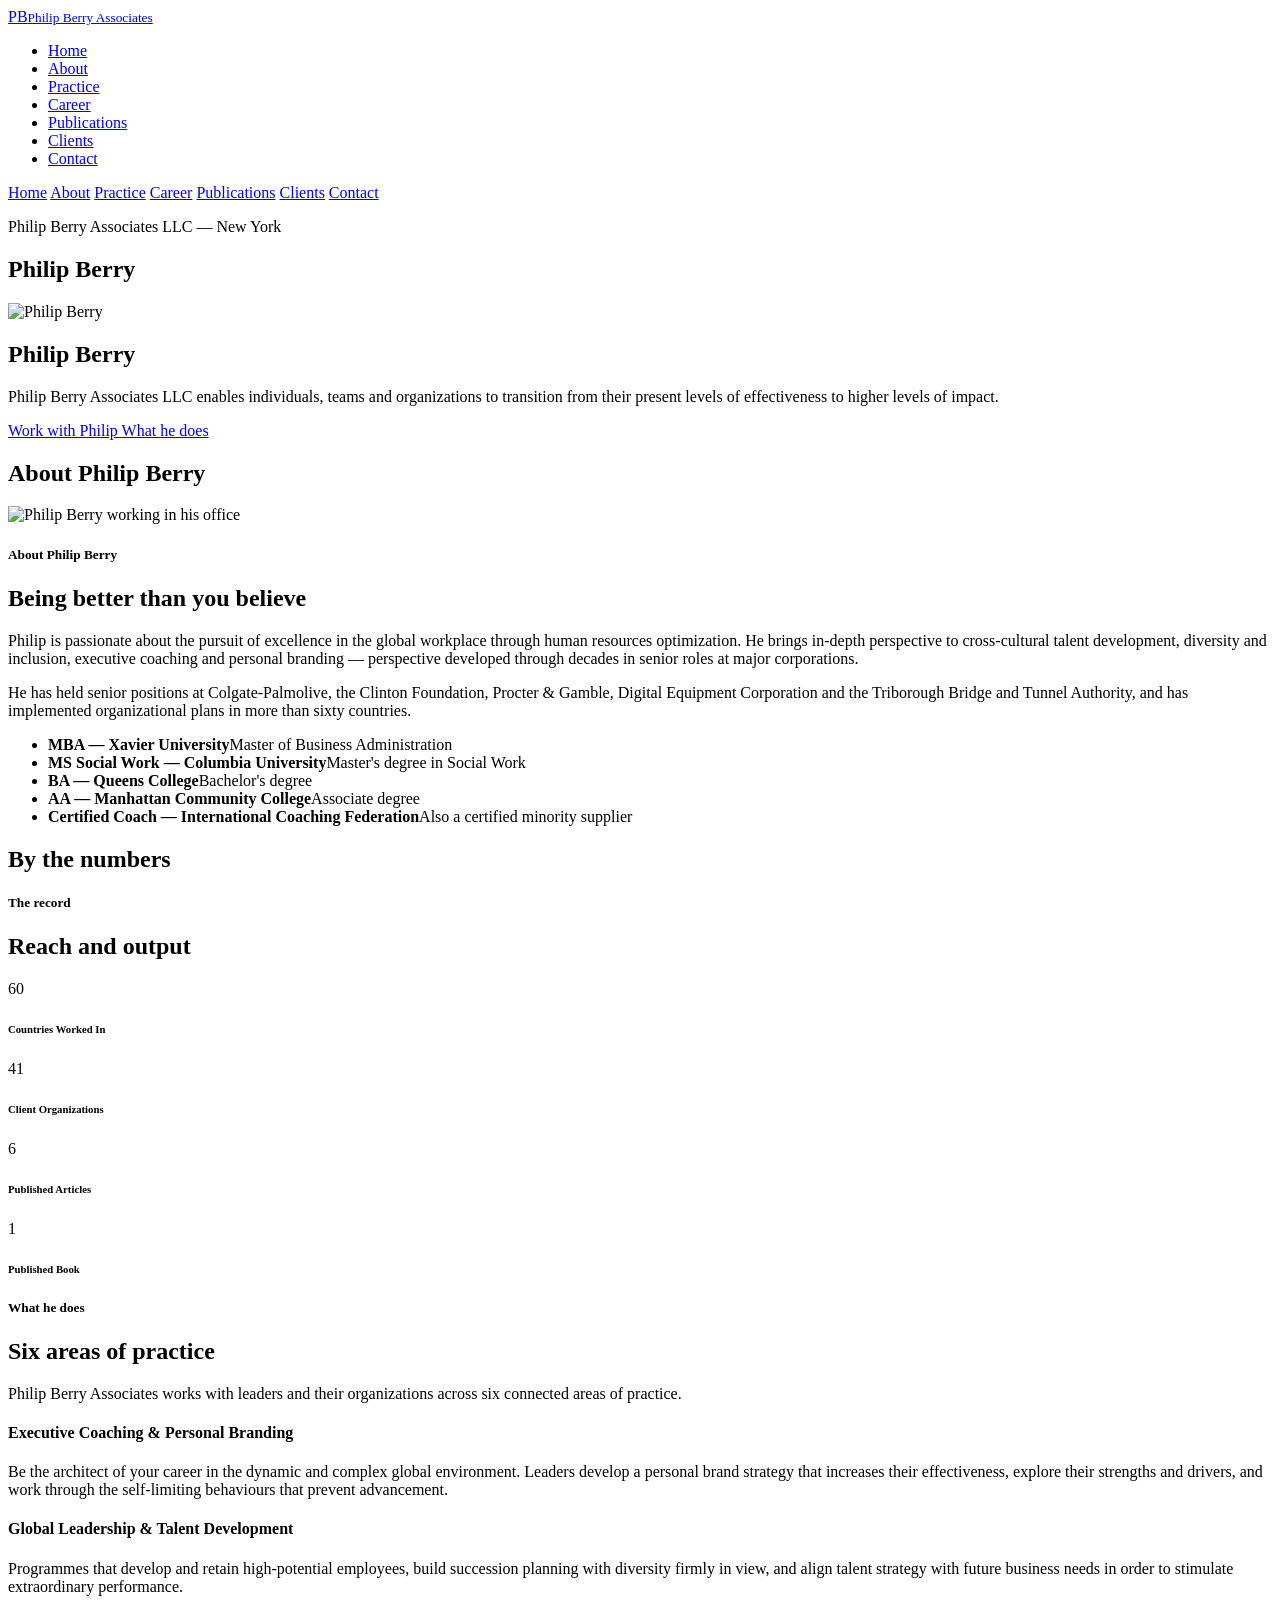
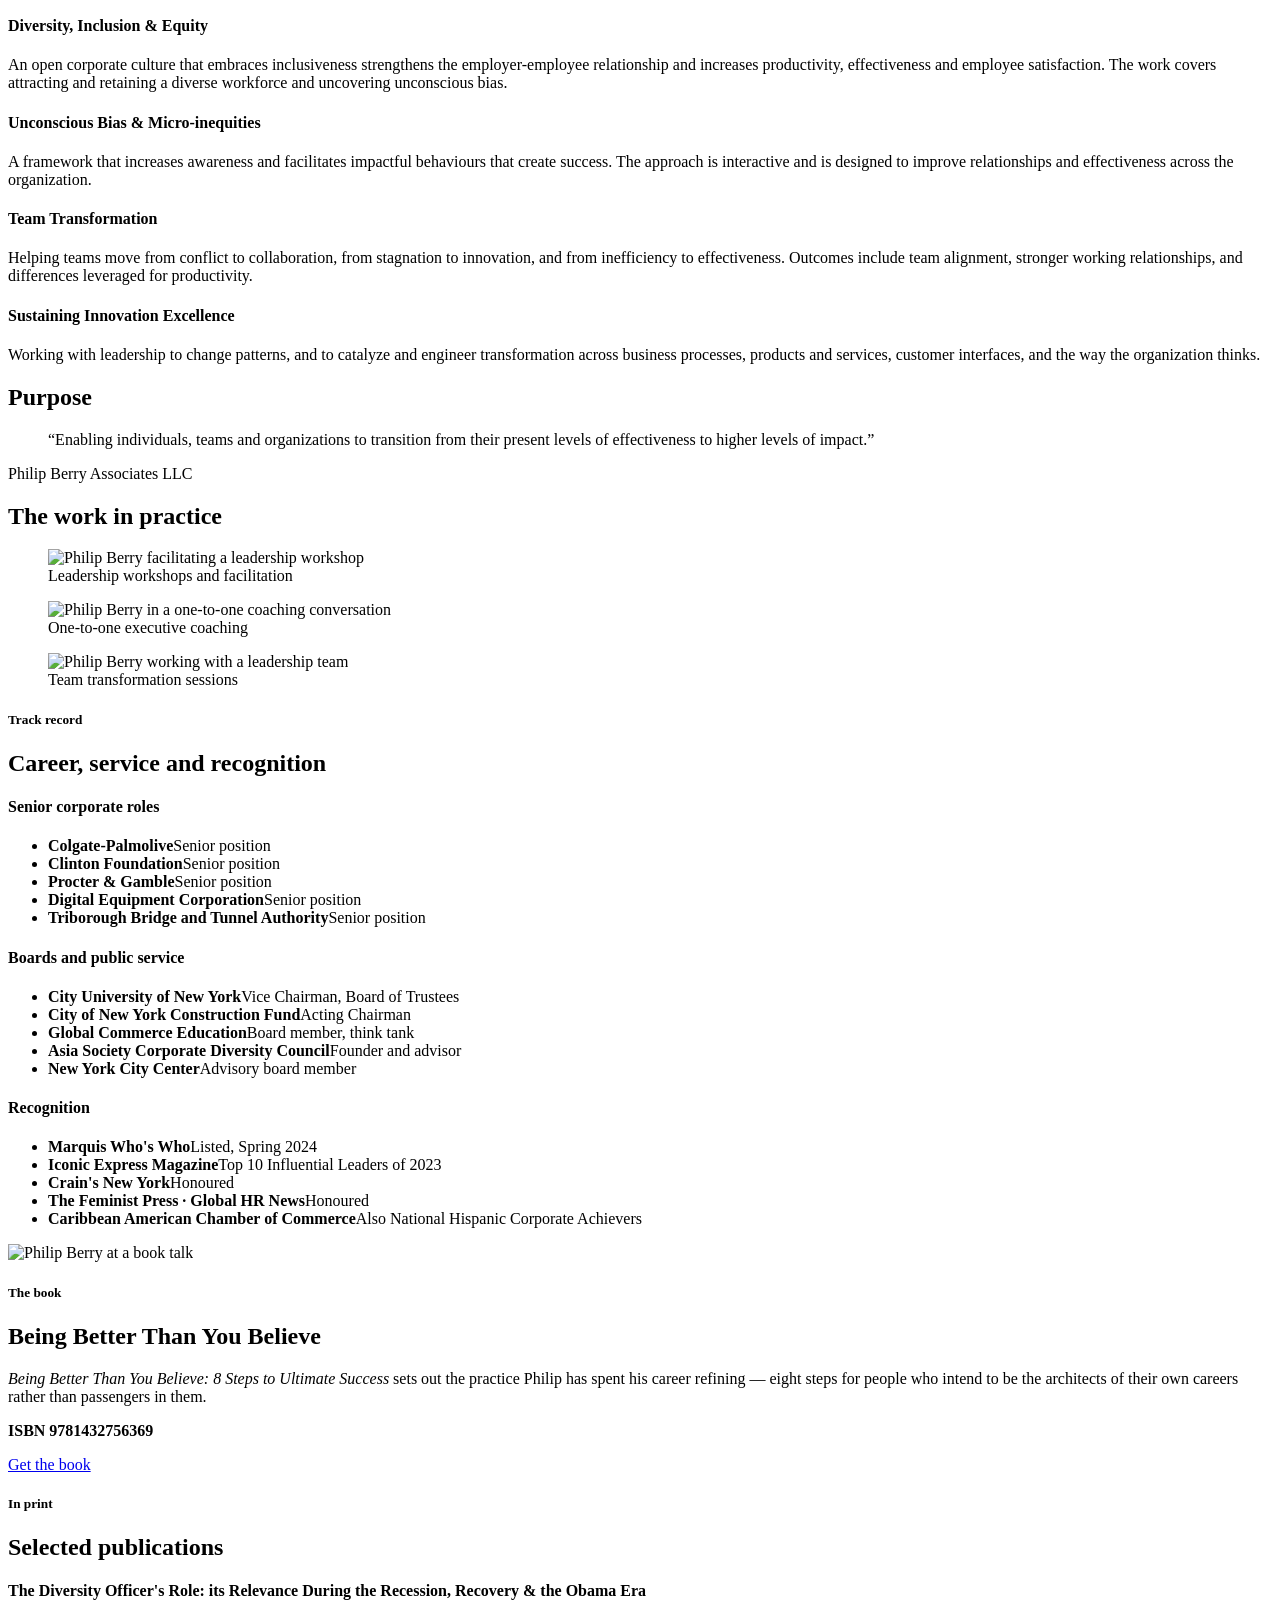
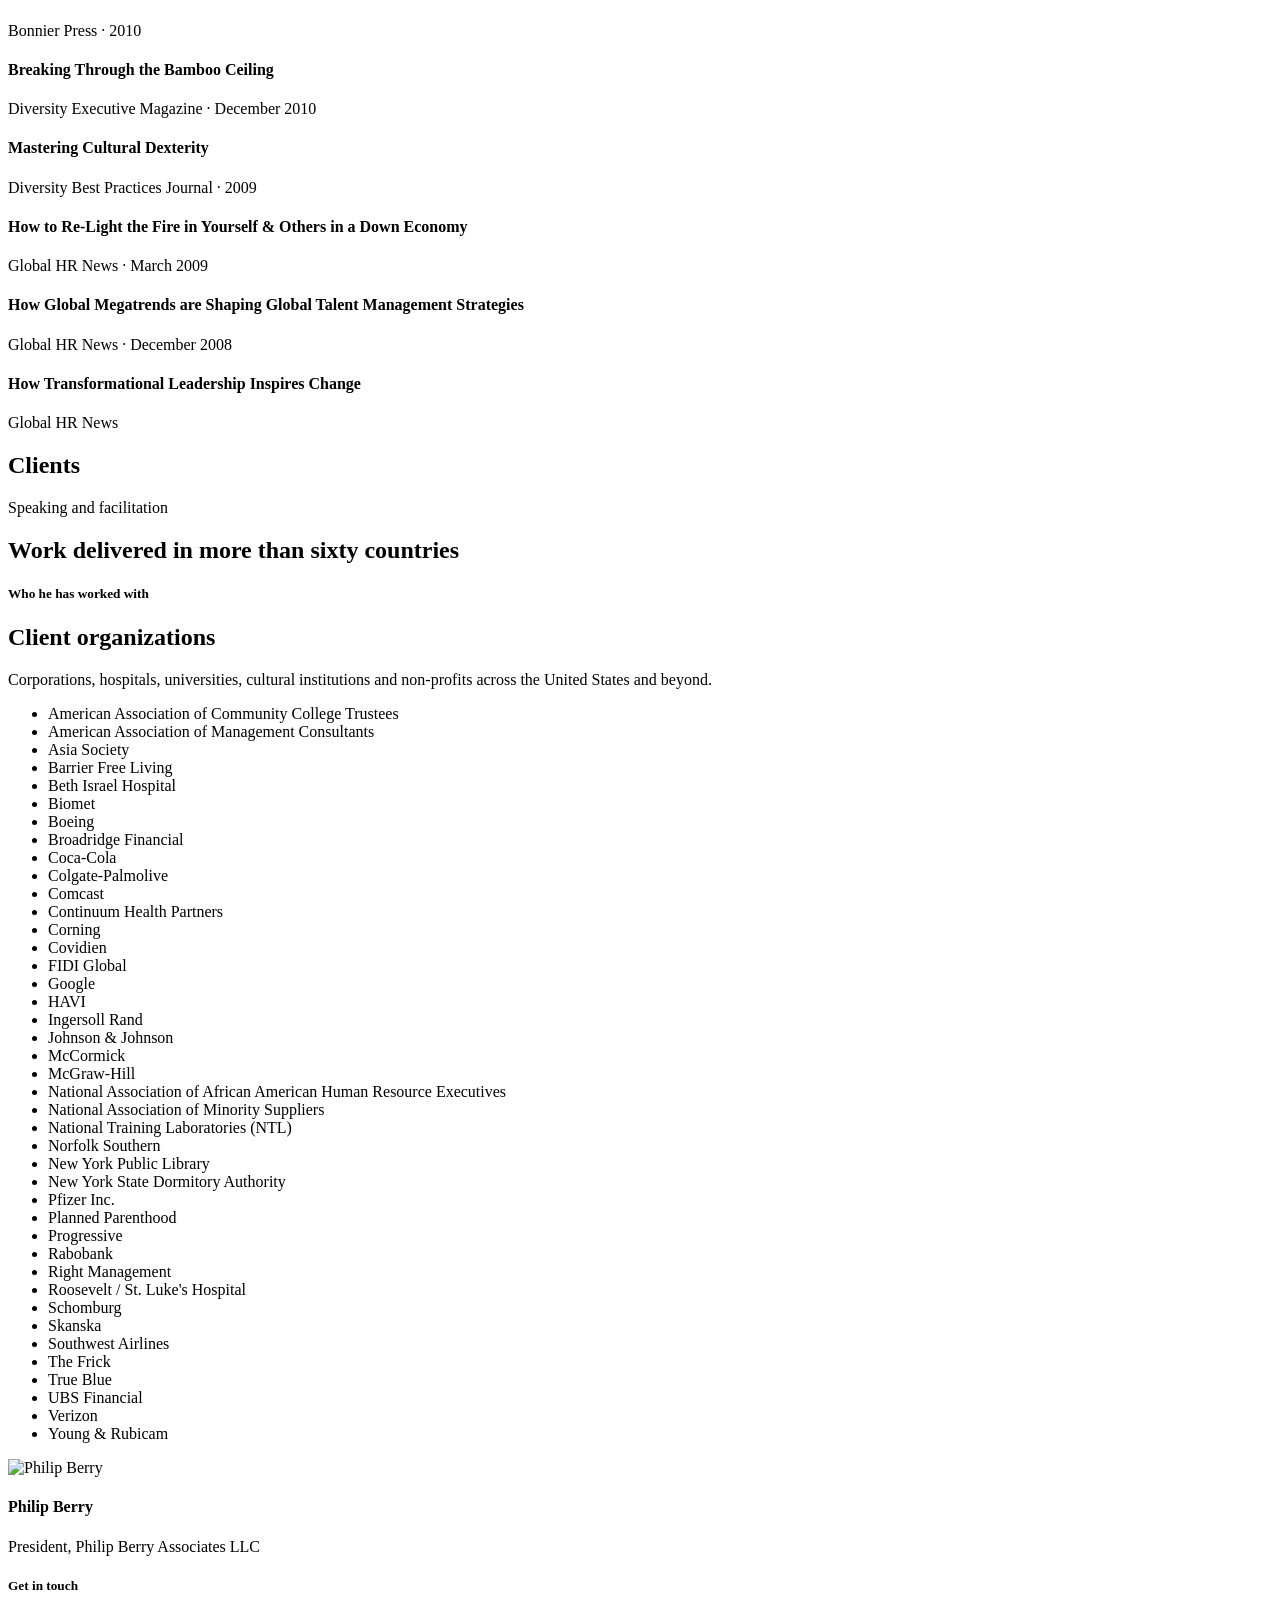
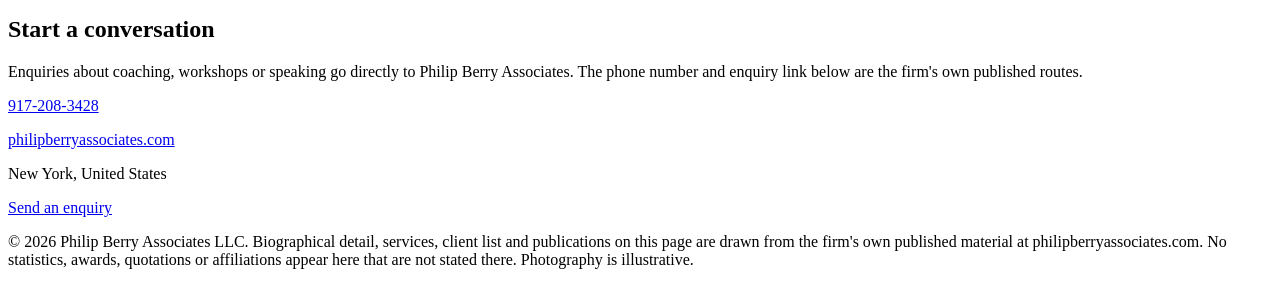
==== index.html @ 9c3b3041 "Add files via upload" ====
<!DOCTYPE html>
<html lang="en">
<head>
<meta charset="utf-8">
<meta content="width=device-width, initial-scale=1, shrink-to-fit=no" name="viewport">

<title>Philip Berry | Executive Coach and Organizational Strategist</title>
<meta name="description" content="Philip Berry, President of Philip Berry Associates LLC. Executive coaching, personal branding, global leadership and talent development, diversity and inclusion, team transformation and innovation. Author of Being Better Than You Believe.">
<meta name="author" content="Philip Berry Associates LLC">
<meta name="robots" content="index, follow">

<!-- DEPLOYMENT NOTE ------------------------------------------------------
     If this site moves to a custom domain, three absolute URLs below must
     be updated: og:url, twitter:url and the JSON-LD "url" property.
     Everything else on the page uses relative paths and will move as is.
     Do NOT put the builder's personal address anywhere in this file.
     --------------------------------------------------------------------- -->
<meta property="og:type" content="profile">
<meta property="og:title" content="Philip Berry | Executive Coach and Organizational Strategist">
<meta property="og:description" content="President of Philip Berry Associates LLC. Executive coaching, global leadership development and organizational effectiveness across more than 60 countries.">
<meta property="og:image" content="pb/img/hero.jpg">
<meta property="og:url" content="https://ranatahirbilal.github.io/philip-berry/">
<meta name="twitter:card" content="summary_large_image">
<meta name="twitter:title" content="Philip Berry | Executive Coach and Organizational Strategist">
<meta name="twitter:description" content="President of Philip Berry Associates LLC. Executive coaching, leadership development and organizational effectiveness.">
<meta name="twitter:image" content="pb/img/hero.jpg">
<meta name="twitter:url" content="https://ranatahirbilal.github.io/philip-berry/">

<link rel="icon" href="vendor/img/favicon.ico">
<link rel="preconnect" href="https://fonts.googleapis.com">
<link rel="preconnect" href="https://fonts.gstatic.com" crossorigin>
<link href="https://fonts.googleapis.com/css2?family=Montserrat:wght@300;400;500;600;700&family=Lora:ital,wght@0,400;0,500;1,400&display=swap" rel="stylesheet">

<link rel="stylesheet" href="vendor/css/bundle.min.css">
<link rel="stylesheet" href="vendor/css/line-awesome.min.css">
<link rel="stylesheet" href="pb/css/owl.carousel.min.css">
<link rel="stylesheet" href="pb/css/owl.theme.default.min.css">
<link rel="stylesheet" href="pb/css/style.css">
<link rel="stylesheet" href="pb/css/custom.css">

<script type="application/ld+json">
{
  "@context": "https://schema.org",
  "@type": "Person",
  "name": "Philip Berry",
  "url": "https://ranatahirbilal.github.io/philip-berry/",
  "jobTitle": "President, Philip Berry Associates LLC",
  "telephone": "+1-917-208-3428",
  "worksFor": {
    "@type": "Organization",
    "name": "Philip Berry Associates LLC",
    "url": "https://philipberryassociates.com"
  },
  "alumniOf": [
    { "@type": "CollegeOrUniversity", "name": "Xavier University" },
    { "@type": "CollegeOrUniversity", "name": "Columbia University" },
    { "@type": "CollegeOrUniversity", "name": "Queens College" },
    { "@type": "CollegeOrUniversity", "name": "Borough of Manhattan Community College" }
  ],
  "knowsAbout": [
    "Executive coaching",
    "Personal branding",
    "Global leadership and talent development",
    "Diversity, inclusion and equity",
    "Unconscious bias",
    "Team transformation",
    "Organizational effectiveness"
  ]
}
</script>
</head>

<body data-spy="scroll" data-target=".navbar-nav" data-offset="90">

<!-- Loader -->
<div class="loader" id="loader-fade">
    <div class="loader-container"><div class="circle"></div></div>
</div>

<!-- START HEADER -->
<header>
    <nav class="navbar navbar-top-default navbar-expand-lg static-nav black nav-radius transparent-bg box-nav not-full no-animation">
        <div class="container radius nav-box-shadow">
            <a class="logo link pb-mark" href="#home">PB<small>Philip Berry Associates</small></a>

            <div class="collapse navbar-collapse d-none d-lg-block">
                <ul class="nav navbar-nav ml-auto">
                    <li class="nav-item"><a href="#home" class="scroll nav-link link">Home</a></li>
                    <li class="nav-item"><a href="#about" class="scroll nav-link link">About</a></li>
                    <li class="nav-item"><a href="#practice" class="scroll nav-link link">Practice</a></li>
                    <li class="nav-item"><a href="#career" class="scroll nav-link link">Career</a></li>
                    <li class="nav-item"><a href="#publications" class="scroll nav-link link">Publications</a></li>
                    <li class="nav-item"><a href="#clients" class="scroll nav-link link">Clients</a></li>
                    <li class="nav-item"><a href="#contact" class="scroll nav-link link">Contact</a></li>
                </ul>
            </div>

            <a class="menu_bars d-inline-block menu-bars-setting menu-inner" id="sidemenu_toggle" href="javascript:void(0)" aria-label="Open menu">
                <div class="menu-lines"><span></span><span></span><span></span></div>
            </a>
        </div>
    </nav>

    <div class="side-menu">
        <div class="inner-wrapper nav-icon">
            <span class="btn-close link" id="btn_sideNavClose"></span>
            <nav class="side-nav w-100">
                <div class="navbar-nav">
                    <a class="nav-link link scroll active" href="#home">Home</a>
                    <a class="nav-link link scroll" href="#about">About</a>
                    <a class="nav-link link scroll" href="#practice">Practice</a>
                    <a class="nav-link link scroll" href="#career">Career</a>
                    <a class="nav-link link scroll" href="#publications">Publications</a>
                    <a class="nav-link link scroll" href="#clients">Clients</a>
                    <a class="nav-link link scroll" href="#contact">Contact</a>
                </div>
            </nav>
            <div class="side-footer text-white w-100">
                <p class="text-white">Philip Berry Associates LLC &mdash; New York</p>
            </div>
        </div>
    </div>
    <a id="close_side_menu" href="javascript:void(0);"></a>
</header>
<!-- END HEADER -->

<!-- START HERO -->
<section id="home" class="p-0 particles-version center-block">
    <h2 class="d-none">Philip Berry</h2>
    <div id="particles-js" class="particle2 parallax-setting bg-img-1 bg-img-setting not-full">
        <div class="bg-overlay bg-gradient"></div>
        <div class="not-fullscreen">
            <div class="col-lg-12 center-col pb-hero-inner">
                <div class="personal-box">
                    <div class="myphoto">
                        <img src="pb/img/personal.jpg" width="168" height="222" alt="Philip Berry">
                    </div>
                    <div class="color-white">
                        <h1 class="color-white font-weight-light mb-2">Philip Berry</h1>
                        <h3 id="personal"></h3>
                        <p class="pb-hero-strap">
                            Philip Berry Associates LLC enables individuals, teams and organizations to
                            transition from their present levels of effectiveness to higher levels of impact.
                        </p>
                        <div class="pb-hero-cta">
                            <a href="#contact" class="scroll btn-setting btn-hvr-setting-main btn-summer-sky btn-hvr color-white">Work with Philip
                                <span class="btn-hvr-setting btn-hvr-black"><span class="btn-hvr-setting-inner">
                                    <span class="btn-hvr-effect"></span><span class="btn-hvr-effect"></span>
                                    <span class="btn-hvr-effect"></span><span class="btn-hvr-effect"></span>
                                </span></span>
                            </a>
                            <a href="#practice" class="scroll btn-setting btn-hvr-setting-main btn-black btn-hvr color-white">What he does
                                <span class="btn-hvr-setting btn-hvr-summer-sky"><span class="btn-hvr-setting-inner">
                                    <span class="btn-hvr-effect"></span><span class="btn-hvr-effect"></span>
                                    <span class="btn-hvr-effect"></span><span class="btn-hvr-effect"></span>
                                </span></span>
                            </a>
                        </div>
                    </div>
                </div>
            </div>
        </div>
    </div>
</section>
<!-- END HERO -->

<!-- START ABOUT -->
<section id="about" class="half-section p-0">
    <h2 class="d-none">About Philip Berry</h2>
    <div class="container-fluid">
        <div class="row align-items-center">
            <div class="col-lg-6 col-md-12 p-0 order-lg-2">
                <div class="hover-effect">
                    <img alt="Philip Berry working in his office" src="pb/img/about.jpg" class="about-img w-100">
                </div>
            </div>
            <div class="col-lg-6 col-md-12">
                <div class="skill-box">
                    <div class="main-title mb-4 text-md-left wow fadeIn" data-wow-delay="300ms">
                        <h5>About Philip Berry</h5>
                        <h2>Being better than you believe</h2>
                        <p>
                            Philip is passionate about the pursuit of excellence in the global workplace
                            through human resources optimization. He brings in-depth perspective to
                            cross-cultural talent development, diversity and inclusion, executive coaching
                            and personal branding &mdash; perspective developed through decades in senior
                            roles at major corporations.
                        </p>
                        <p>
                            He has held senior positions at Colgate-Palmolive, the Clinton Foundation,
                            Procter &amp; Gamble, Digital Equipment Corporation and the Triborough Bridge
                            and Tunnel Authority, and has implemented organizational plans in more than
                            sixty countries.
                        </p>
                    </div>
                    <ul class="pb-cred">
                        <li><strong>MBA &mdash; Xavier University</strong><span>Master of Business Administration</span></li>
                        <li><strong>MS Social Work &mdash; Columbia University</strong><span>Master's degree in Social Work</span></li>
                        <li><strong>BA &mdash; Queens College</strong><span>Bachelor's degree</span></li>
                        <li><strong>AA &mdash; Manhattan Community College</strong><span>Associate degree</span></li>
                        <li><strong>Certified Coach &mdash; International Coaching Federation</strong><span>Also a certified minority supplier</span></li>
                    </ul>
                </div>
            </div>
        </div>
    </div>
</section>
<!-- END ABOUT -->

<!-- START STATS -->
<section class="stats bg-light-gray">
    <h2 class="d-none">By the numbers</h2>
    <div class="container">
        <div class="row">
            <div class="col-lg-12 text-center">
                <div class="main-title mb-md-5 wow fadeIn" data-wow-delay="300ms">
                    <h5>The record</h5>
                    <h2>Reach and output</h2>
                </div>
            </div>
        </div>
        <div class="row justify-content-center">
            <div class="col-md-3 col-sm-6 stats-box mb-xs-2rem">
                <div class="serial-box center-block wow zoomIn" data-wow-delay="400ms">
                    <i class="las la-globe" aria-hidden="true"></i>
                    <p class="pt-3 pb-3 numscroller">60</p>
                    <h6 class="mb-0">Countries Worked In</h6>
                </div>
            </div>
            <div class="col-md-3 col-sm-6 stats-box mb-xs-2rem">
                <div class="serial-box center-block wow zoomIn" data-wow-delay="500ms">
                    <i class="las la-building" aria-hidden="true"></i>
                    <p class="pt-3 pb-3 numscroller">41</p>
                    <h6 class="mb-0">Client Organizations</h6>
                </div>
            </div>
            <div class="col-md-3 col-sm-6 stats-box mb-xs-2rem">
                <div class="serial-box center-block wow zoomIn" data-wow-delay="600ms">
                    <i class="las la-newspaper" aria-hidden="true"></i>
                    <p class="pt-3 pb-3 numscroller">6</p>
                    <h6 class="mb-0">Published Articles</h6>
                </div>
            </div>
            <div class="col-md-3 col-sm-6 stats-box mb-xs-2rem">
                <div class="serial-box center-block wow zoomIn" data-wow-delay="700ms">
                    <i class="las la-book" aria-hidden="true"></i>
                    <p class="pt-3 pb-3 numscroller">1</p>
                    <h6 class="mb-0">Published Book</h6>
                </div>
            </div>
        </div>
    </div>
</section>
<!-- END STATS -->

<!-- START PRACTICE -->
<section id="practice">
    <div class="container">
        <div class="row">
            <div class="col-md-12">
                <div class="main-title mb-2rem wow fadeIn" data-wow-delay="300ms">
                    <h5>What he does</h5>
                    <h2>Six areas of practice</h2>
                    <p>Philip Berry Associates works with leaders and their organizations across six connected areas of practice.</p>
                </div>
            </div>
        </div>

        <div class="row">
            <div class="col-lg-4 col-md-6 col-sm-12 mb-4 wow fadeInUp" data-wow-delay="200ms">
                <div class="pb-card">
                    <i class="las la-user-tie" aria-hidden="true"></i>
                    <h4>Executive Coaching &amp; Personal Branding</h4>
                    <p>Be the architect of your career in the dynamic and complex global environment. Leaders develop a personal brand strategy that increases their effectiveness, explore their strengths and drivers, and work through the self-limiting behaviours that prevent advancement.</p>
                </div>
            </div>
            <div class="col-lg-4 col-md-6 col-sm-12 mb-4 wow fadeInUp" data-wow-delay="300ms">
                <div class="pb-card">
                    <i class="las la-globe-americas" aria-hidden="true"></i>
                    <h4>Global Leadership &amp; Talent Development</h4>
                    <p>Programmes that develop and retain high-potential employees, build succession planning with diversity firmly in view, and align talent strategy with future business needs in order to stimulate extraordinary performance.</p>
                </div>
            </div>
            <div class="col-lg-4 col-md-6 col-sm-12 mb-4 wow fadeInUp" data-wow-delay="400ms">
                <div class="pb-card">
                    <i class="las la-users" aria-hidden="true"></i>
                    <h4>Diversity, Inclusion &amp; Equity</h4>
                    <p>An open corporate culture that embraces inclusiveness strengthens the employer-employee relationship and increases productivity, effectiveness and employee satisfaction. The work covers attracting and retaining a diverse workforce and uncovering unconscious bias.</p>
                </div>
            </div>
            <div class="col-lg-4 col-md-6 col-sm-12 mb-4 wow fadeInUp" data-wow-delay="200ms">
                <div class="pb-card">
                    <i class="las la-eye" aria-hidden="true"></i>
                    <h4>Unconscious Bias &amp; Micro-inequities</h4>
                    <p>A framework that increases awareness and facilitates impactful behaviours that create success. The approach is interactive and is designed to improve relationships and effectiveness across the organization.</p>
                </div>
            </div>
            <div class="col-lg-4 col-md-6 col-sm-12 mb-4 wow fadeInUp" data-wow-delay="300ms">
                <div class="pb-card">
                    <i class="las la-handshake" aria-hidden="true"></i>
                    <h4>Team Transformation</h4>
                    <p>Helping teams move from conflict to collaboration, from stagnation to innovation, and from inefficiency to effectiveness. Outcomes include team alignment, stronger working relationships, and differences leveraged for productivity.</p>
                </div>
            </div>
            <div class="col-lg-4 col-md-6 col-sm-12 mb-4 wow fadeInUp" data-wow-delay="400ms">
                <div class="pb-card">
                    <i class="las la-lightbulb" aria-hidden="true"></i>
                    <h4>Sustaining Innovation Excellence</h4>
                    <p>Working with leadership to change patterns, and to catalyze and engineer transformation across business processes, products and services, customer interfaces, and the way the organization thinks.</p>
                </div>
            </div>
        </div>
    </div>
</section>
<!-- END PRACTICE -->

<!-- START QUOTE BAND -->
<section class="pb-quote">
    <h2 class="d-none">Purpose</h2>
    <div class="container">
        <div class="row"><div class="col-12">
            <blockquote class="wow fadeIn" data-wow-delay="200ms">
                &ldquo;Enabling individuals, teams and organizations to transition from their present
                levels of effectiveness to higher levels of impact.&rdquo;
            </blockquote>
            <p class="pb-attrib text-center">Philip Berry Associates LLC</p>
        </div></div>
    </div>
</section>
<!-- END QUOTE BAND -->

<!-- START GALLERY -->
<section class="p-0">
    <h2 class="d-none">The work in practice</h2>
    <div class="container-fluid p-0">
        <div class="row m-0">
            <div class="col-lg-4 col-md-6 p-0">
                <figure class="pb-shot m-0"><img src="pb/img/shot-1.jpg" alt="Philip Berry facilitating a leadership workshop">
                    <figcaption>Leadership workshops and facilitation</figcaption></figure>
            </div>
            <div class="col-lg-4 col-md-6 p-0">
                <figure class="pb-shot m-0"><img src="pb/img/shot-2.jpg" alt="Philip Berry in a one-to-one coaching conversation">
                    <figcaption>One-to-one executive coaching</figcaption></figure>
            </div>
            <div class="col-lg-4 col-md-12 p-0">
                <figure class="pb-shot m-0"><img src="pb/img/shot-3.jpg" alt="Philip Berry working with a leadership team">
                    <figcaption>Team transformation sessions</figcaption></figure>
            </div>
        </div>
    </div>
</section>
<!-- END GALLERY -->

<!-- START CAREER -->
<section id="career" class="bg-light-gray">
    <div class="container">
        <div class="row">
            <div class="col-md-12">
                <div class="main-title mb-2rem wow fadeIn" data-wow-delay="300ms">
                    <h5>Track record</h5>
                    <h2>Career, service and recognition</h2>
                </div>
            </div>
        </div>

        <div class="row">
            <div class="col-lg-4 col-md-12 mb-4 wow fadeInUp" data-wow-delay="200ms">
                <div class="pb-card">
                    <i class="las la-briefcase" aria-hidden="true"></i>
                    <h4>Senior corporate roles</h4>
                    <ul class="pb-cred">
                        <li><strong>Colgate-Palmolive</strong><span>Senior position</span></li>
                        <li><strong>Clinton Foundation</strong><span>Senior position</span></li>
                        <li><strong>Procter &amp; Gamble</strong><span>Senior position</span></li>
                        <li><strong>Digital Equipment Corporation</strong><span>Senior position</span></li>
                        <li><strong>Triborough Bridge and Tunnel Authority</strong><span>Senior position</span></li>
                    </ul>
                </div>
            </div>

            <div class="col-lg-4 col-md-12 mb-4 wow fadeInUp" data-wow-delay="300ms">
                <div class="pb-card">
                    <i class="las la-landmark" aria-hidden="true"></i>
                    <h4>Boards and public service</h4>
                    <ul class="pb-cred">
                        <li><strong>City University of New York</strong><span>Vice Chairman, Board of Trustees</span></li>
                        <li><strong>City of New York Construction Fund</strong><span>Acting Chairman</span></li>
                        <li><strong>Global Commerce Education</strong><span>Board member, think tank</span></li>
                        <li><strong>Asia Society Corporate Diversity Council</strong><span>Founder and advisor</span></li>
                        <li><strong>New York City Center</strong><span>Advisory board member</span></li>
                    </ul>
                </div>
            </div>

            <div class="col-lg-4 col-md-12 mb-4 wow fadeInUp" data-wow-delay="400ms">
                <div class="pb-card">
                    <i class="las la-award" aria-hidden="true"></i>
                    <h4>Recognition</h4>
                    <ul class="pb-cred">
                        <li><strong>Marquis Who's Who</strong><span>Listed, Spring 2024</span></li>
                        <li><strong>Iconic Express Magazine</strong><span>Top 10 Influential Leaders of 2023</span></li>
                        <li><strong>Crain's New York</strong><span>Honoured</span></li>
                        <li><strong>The Feminist Press &middot; Global HR News</strong><span>Honoured</span></li>
                        <li><strong>Caribbean American Chamber of Commerce</strong><span>Also National Hispanic Corporate Achievers</span></li>
                    </ul>
                </div>
            </div>
        </div>
    </div>
</section>
<!-- END CAREER -->

<!-- START BOOK -->
<section class="pb-book">
    <div class="container">
        <div class="row align-items-center">
            <div class="col-lg-6 col-md-12 mb-md-5 pb-book-img wow fadeInLeft">
                <img src="pb/img/book.jpg" alt="Philip Berry at a book talk">
            </div>
            <div class="col-lg-5 col-md-12 ml-lg-auto wow fadeInRight">
                <div class="main-title mb-2rem text-lg-left">
                    <h5>The book</h5>
                    <h2>Being Better Than You Believe</h2>
                    <p><em>Being Better Than You Believe: 8 Steps to Ultimate Success</em> sets out the
                    practice Philip has spent his career refining &mdash; eight steps for people who
                    intend to be the architects of their own careers rather than passengers in them.</p>
                    <p class="mb-0"><strong>ISBN 9781432756369</strong></p>
                </div>
                <a href="https://philipberryassociates.com/publications" target="_blank" rel="noopener noreferrer" class="btn-setting btn-hvr-setting-main btn-summer-sky btn-hvr color-white">Get the book
                    <span class="btn-hvr-setting btn-hvr-black"><span class="btn-hvr-setting-inner">
                        <span class="btn-hvr-effect"></span><span class="btn-hvr-effect"></span>
                        <span class="btn-hvr-effect"></span><span class="btn-hvr-effect"></span>
                    </span></span>
                </a>
            </div>
        </div>
    </div>
</section>
<!-- END BOOK -->

<!-- START PUBLICATIONS -->
<section id="publications">
    <div class="container">
        <div class="row">
            <div class="col-md-12">
                <div class="main-title mb-2rem wow fadeIn" data-wow-delay="300ms">
                    <h5>In print</h5>
                    <h2>Selected publications</h2>
                </div>
            </div>
        </div>
        <div class="row">
            <div class="col-lg-6 col-md-12 wow fadeInUp" data-wow-delay="200ms">
                <div class="pb-pub">
                    <h4>The Diversity Officer's Role: its Relevance During the Recession, Recovery &amp; the Obama Era</h4>
                    <p>Bonnier Press &middot; 2010</p>
                </div>
                <div class="pb-pub">
                    <h4>Breaking Through the Bamboo Ceiling</h4>
                    <p>Diversity Executive Magazine &middot; December 2010</p>
                </div>
                <div class="pb-pub">
                    <h4>Mastering Cultural Dexterity</h4>
                    <p>Diversity Best Practices Journal &middot; 2009</p>
                </div>
            </div>
            <div class="col-lg-6 col-md-12 wow fadeInUp" data-wow-delay="300ms">
                <div class="pb-pub">
                    <h4>How to Re-Light the Fire in Yourself &amp; Others in a Down Economy</h4>
                    <p>Global HR News &middot; March 2009</p>
                </div>
                <div class="pb-pub">
                    <h4>How Global Megatrends are Shaping Global Talent Management Strategies</h4>
                    <p>Global HR News &middot; December 2008</p>
                </div>
                <div class="pb-pub">
                    <h4>How Transformational Leadership Inspires Change</h4>
                    <p>Global HR News</p>
                </div>
            </div>
        </div>
    </div>
</section>
<!-- END PUBLICATIONS -->

<!-- START PARALLAX BAND -->
<section id="clients" class="p-0">
    <h2 class="d-none">Clients</h2>
    <section class="parallax-setting parallaxie parallax1">
        <div class="container">
            <div class="row"><div class="col-12 text-center">
                <p class="mb-10px font-18 font-weight-normal color-summer-sky">Speaking and facilitation</p>
                <h2 class="color-white mb-25px font-weight-light line-height-normal">Work delivered in more than sixty countries</h2>
            </div></div>
        </div>
    </section>
</section>
<!-- END PARALLAX BAND -->

<!-- START CLIENT ROSTER -->
<section class="bg-light-gray">
    <div class="container">
        <div class="row">
            <div class="col-md-12">
                <div class="main-title mb-2rem wow fadeIn" data-wow-delay="300ms">
                    <h5>Who he has worked with</h5>
                    <h2>Client organizations</h2>
                    <p>Corporations, hospitals, universities, cultural institutions and non-profits across the United States and beyond.</p>
                </div>
            </div>
        </div>
        <div class="row"><div class="col-md-12 wow fadeIn" data-wow-delay="200ms">
            <ul class="pb-roster">
                <li>American Association of Community College Trustees</li>
                <li>American Association of Management Consultants</li>
                <li>Asia Society</li>
                <li>Barrier Free Living</li>
                <li>Beth Israel Hospital</li>
                <li>Biomet</li>
                <li>Boeing</li>
                <li>Broadridge Financial</li>
                <li>Coca-Cola</li>
                <li>Colgate-Palmolive</li>
                <li>Comcast</li>
                <li>Continuum Health Partners</li>
                <li>Corning</li>
                <li>Covidien</li>
                <li>FIDI Global</li>
                <li>Google</li>
                <li>HAVI</li>
                <li>Ingersoll Rand</li>
                <li>Johnson &amp; Johnson</li>
                <li>McCormick</li>
                <li>McGraw-Hill</li>
                <li>National Association of African American Human Resource Executives</li>
                <li>National Association of Minority Suppliers</li>
                <li>National Training Laboratories (NTL)</li>
                <li>Norfolk Southern</li>
                <li>New York Public Library</li>
                <li>New York State Dormitory Authority</li>
                <li>Pfizer Inc.</li>
                <li>Planned Parenthood</li>
                <li>Progressive</li>
                <li>Rabobank</li>
                <li>Right Management</li>
                <li>Roosevelt / St. Luke's Hospital</li>
                <li>Schomburg</li>
                <li>Skanska</li>
                <li>Southwest Airlines</li>
                <li>The Frick</li>
                <li>True Blue</li>
                <li>UBS Financial</li>
                <li>Verizon</li>
                <li>Young &amp; Rubicam</li>
            </ul>
        </div></div>
    </div>
</section>
<!-- END CLIENT ROSTER -->

<!-- START CONTACT -->
<section id="contact">
    <div class="container">
        <div class="row align-items-center">
            <div class="col-lg-4 col-md-5 col-sm-12 text-center mb-5 mb-md-0 pb-contact-photo wow fadeInLeft">
                <div class="myphoto">
                    <img src="pb/img/personal.jpg" width="230" height="304" alt="Philip Berry">
                </div>
                <h4 class="mt-4 mb-1">Philip Berry</h4>
                <p class="mb-0">President, Philip Berry Associates LLC</p>
            </div>

            <div class="col-lg-7 col-md-7 col-sm-12 ml-lg-auto wow fadeInRight">
                <div class="contact-box-shadow p-4 p-md-5">
                    <div class="main-title mb-4 text-left">
                        <h5>Get in touch</h5>
                        <h2 class="mb-3">Start a conversation</h2>
                        <p class="mb-0">
                            Enquiries about coaching, workshops or speaking go directly to Philip Berry
                            Associates. The phone number and enquiry link below are the firm's own
                            published routes.
                        </p>
                    </div>
                    <!-- Contact details below are published publicly by the firm at philipberryassociates.com.
                         No email address is invented: the firm does not display one, so the enquiry route is
                         its own contact page. Do NOT use the builder's personal address here. -->
                    <div class="contact-info">
                        <div class="icon-box">
                            <i class="las la-phone color-summer-sky" aria-hidden="true"></i>
                            <p><a href="tel:+19172083428" class="color-grey">917-208-3428</a></p>
                        </div>
                        <div class="icon-box">
                            <i class="las la-globe color-summer-sky" aria-hidden="true"></i>
                            <p><a href="https://philipberryassociates.com" target="_blank" rel="noopener noreferrer" class="color-grey">philipberryassociates.com</a></p>
                        </div>
                        <div class="icon-box">
                            <i class="las la-map-marker color-summer-sky" aria-hidden="true"></i>
                            <p class="color-grey">New York, United States</p>
                        </div>
                    </div>
                    <a href="https://philipberryassociates.com/contact" target="_blank" rel="noopener noreferrer" class="btn-setting btn-hvr-setting-main btn-summer-sky btn-hvr color-white mt-3">Send an enquiry
                        <span class="btn-hvr-setting btn-hvr-black"><span class="btn-hvr-setting-inner">
                            <span class="btn-hvr-effect"></span><span class="btn-hvr-effect"></span>
                            <span class="btn-hvr-effect"></span><span class="btn-hvr-effect"></span>
                        </span></span>
                    </a>
                </div>
            </div>
        </div>
    </div>
</section>
<!-- END CONTACT -->

<!-- START FOOTER -->
<footer class="p-half bg-white">
    <div class="container">
        <div class="row"><div class="col-md-12 text-center">
            <p class="copyrights mt-2 mb-2">
                &copy; 2026 Philip Berry Associates LLC. Biographical detail, services, client list and
                publications on this page are drawn from the firm's own published material at
                philipberryassociates.com. No statistics, awards, quotations or affiliations appear here
                that are not stated there. Photography is illustrative.
            </p>
        </div></div>
    </div>
</footer>
<!-- END FOOTER -->

<script src="vendor/js/bundle.min.js"></script>
<script src="vendor/js/jquery.appear.js"></script>
<script src="pb/js/parallaxie.min.js"></script>
<script src="vendor/js/wow.min.js"></script>
<script src="pb/js/particles.min.js"></script>
<script src="pb/js/jquery.matchHeight-min.js"></script>
<script src="pb/js/owl.carousel.js"></script>
<script src="pb/js/typewriter.js"></script>
<script src="pb/js/script.js"></script>

</body>
</html>
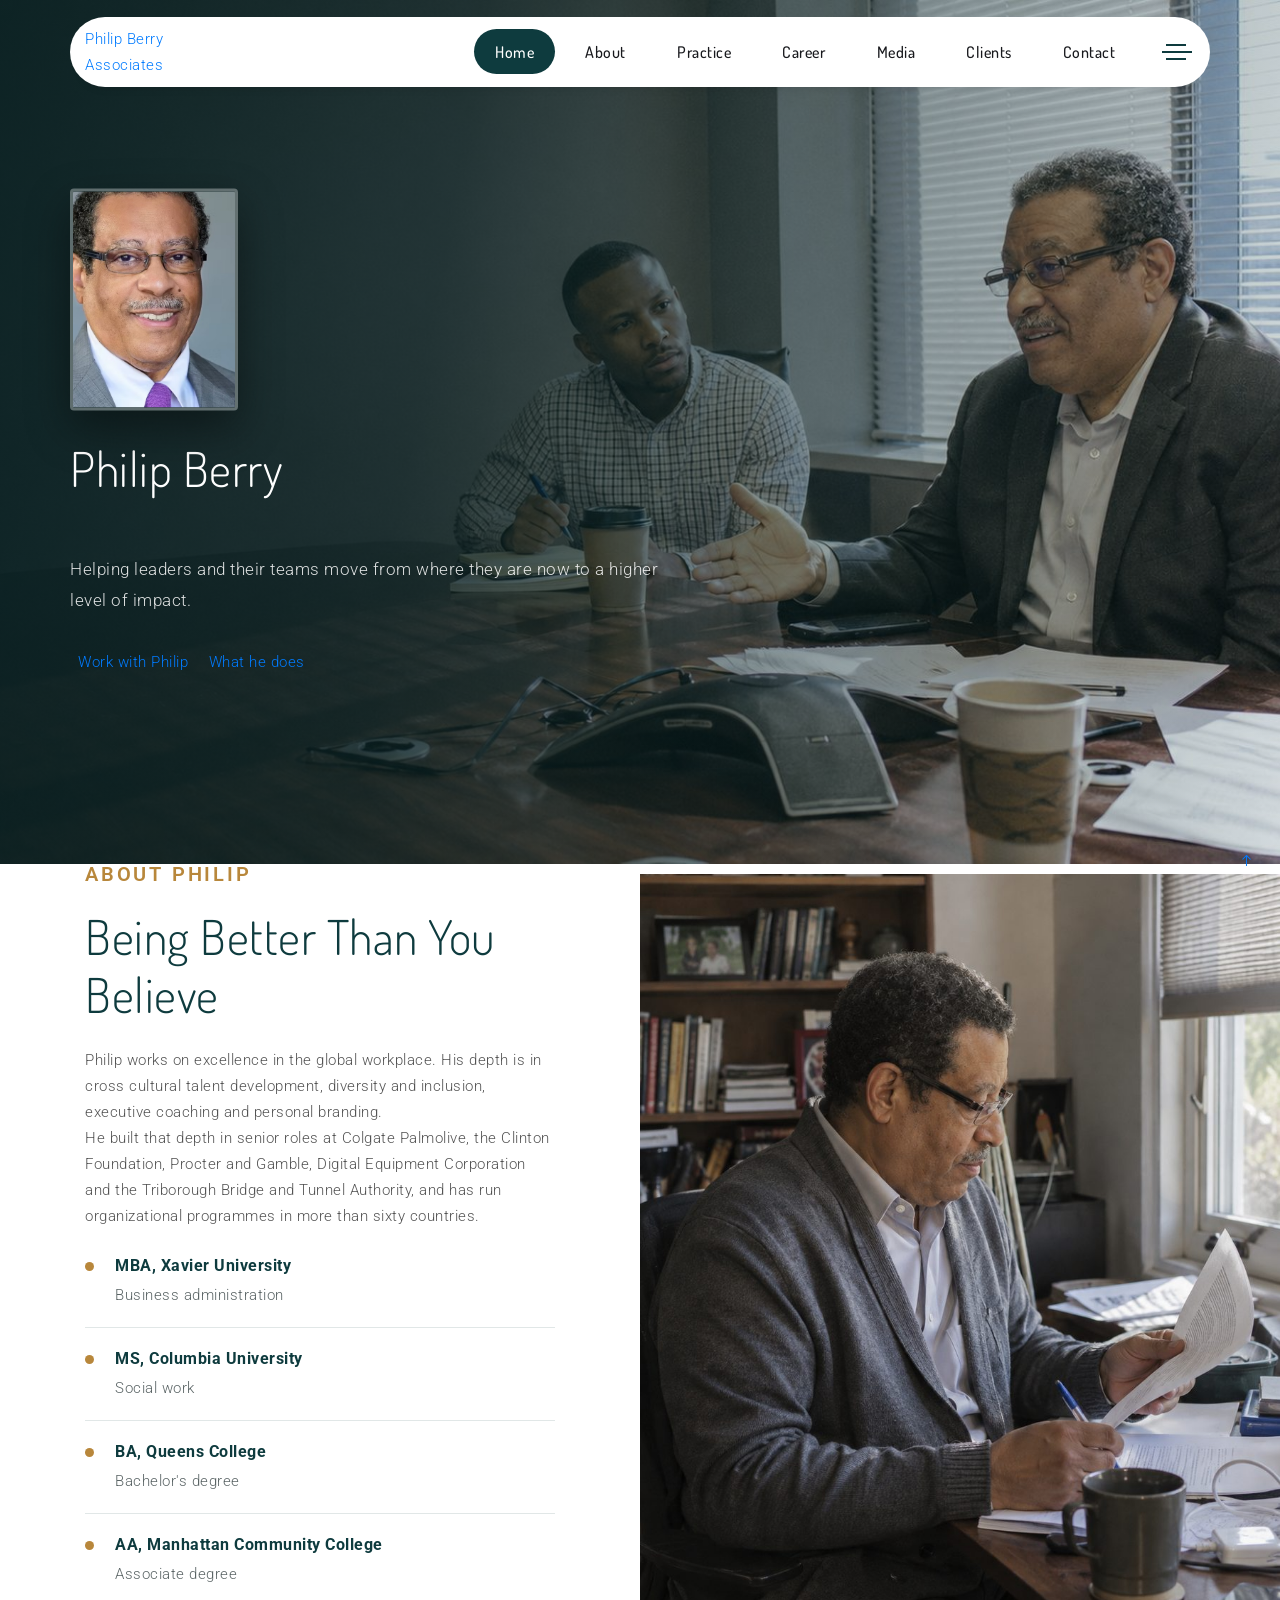
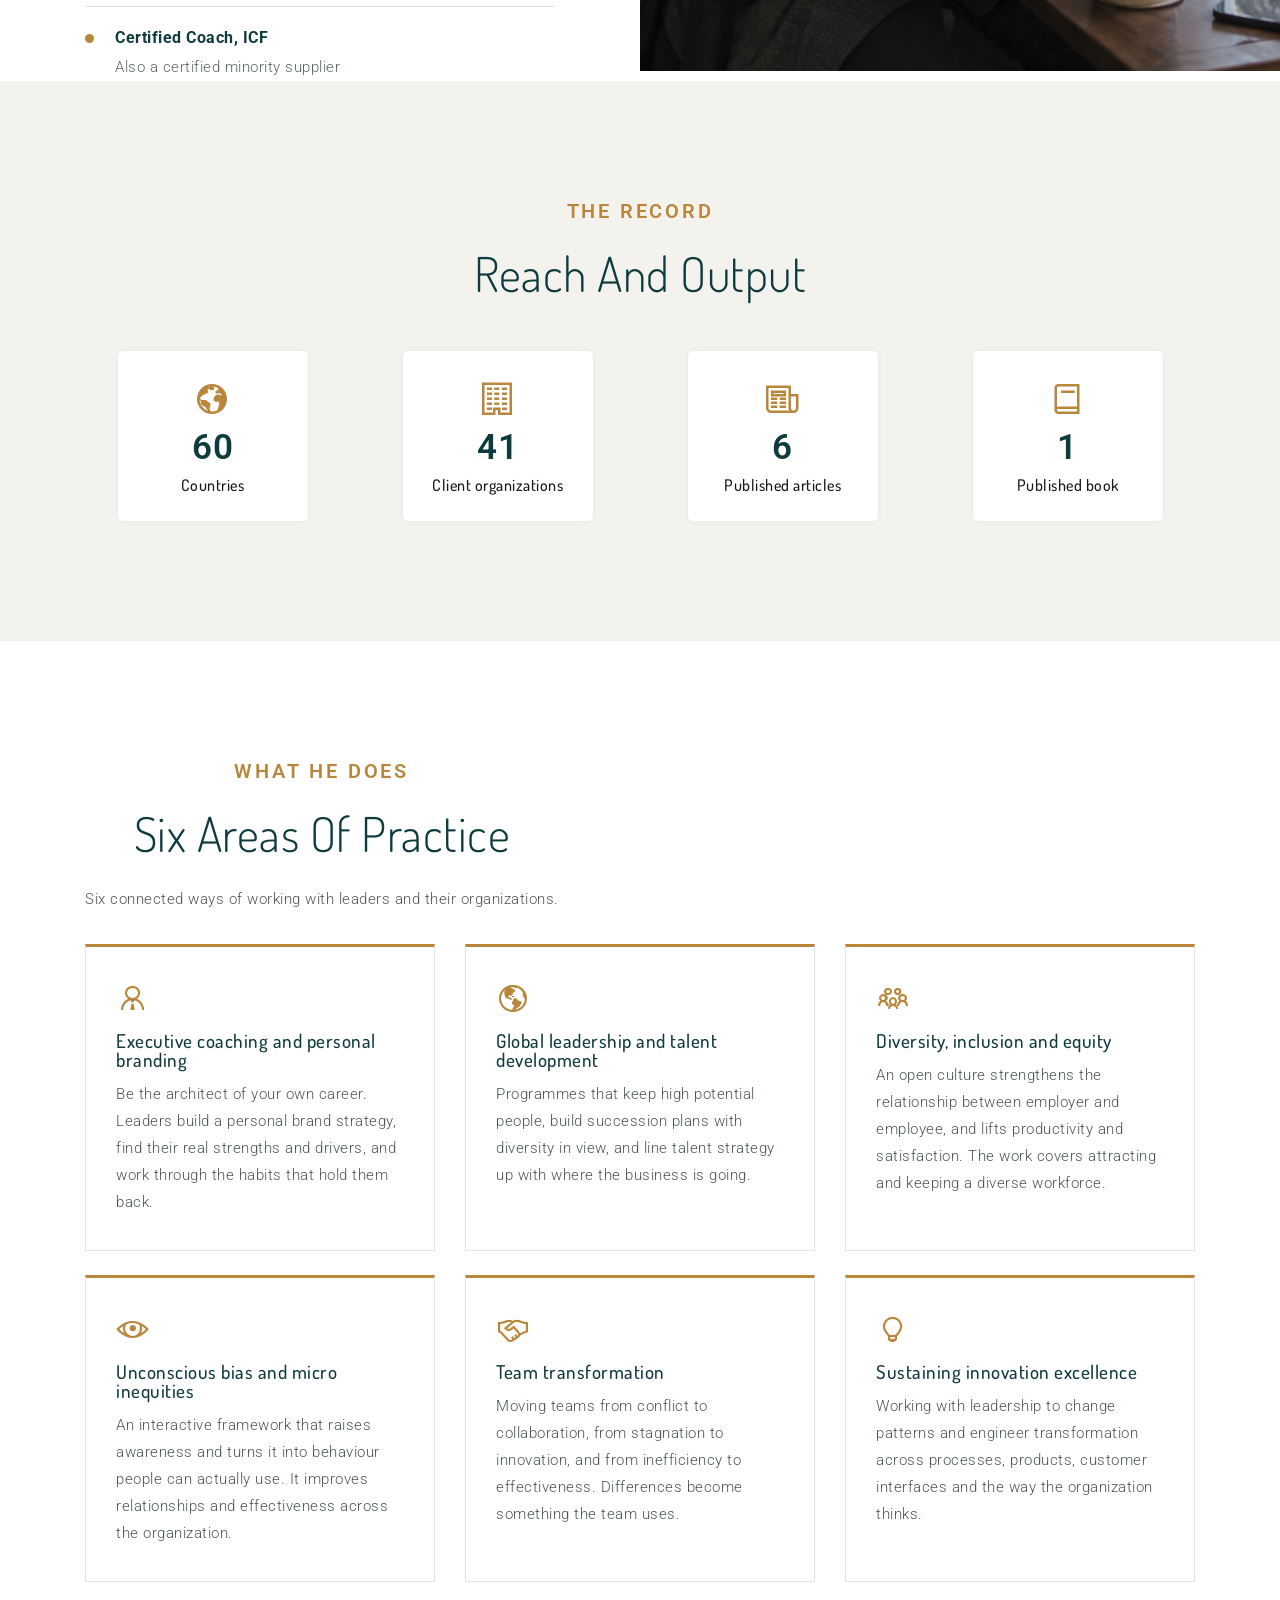
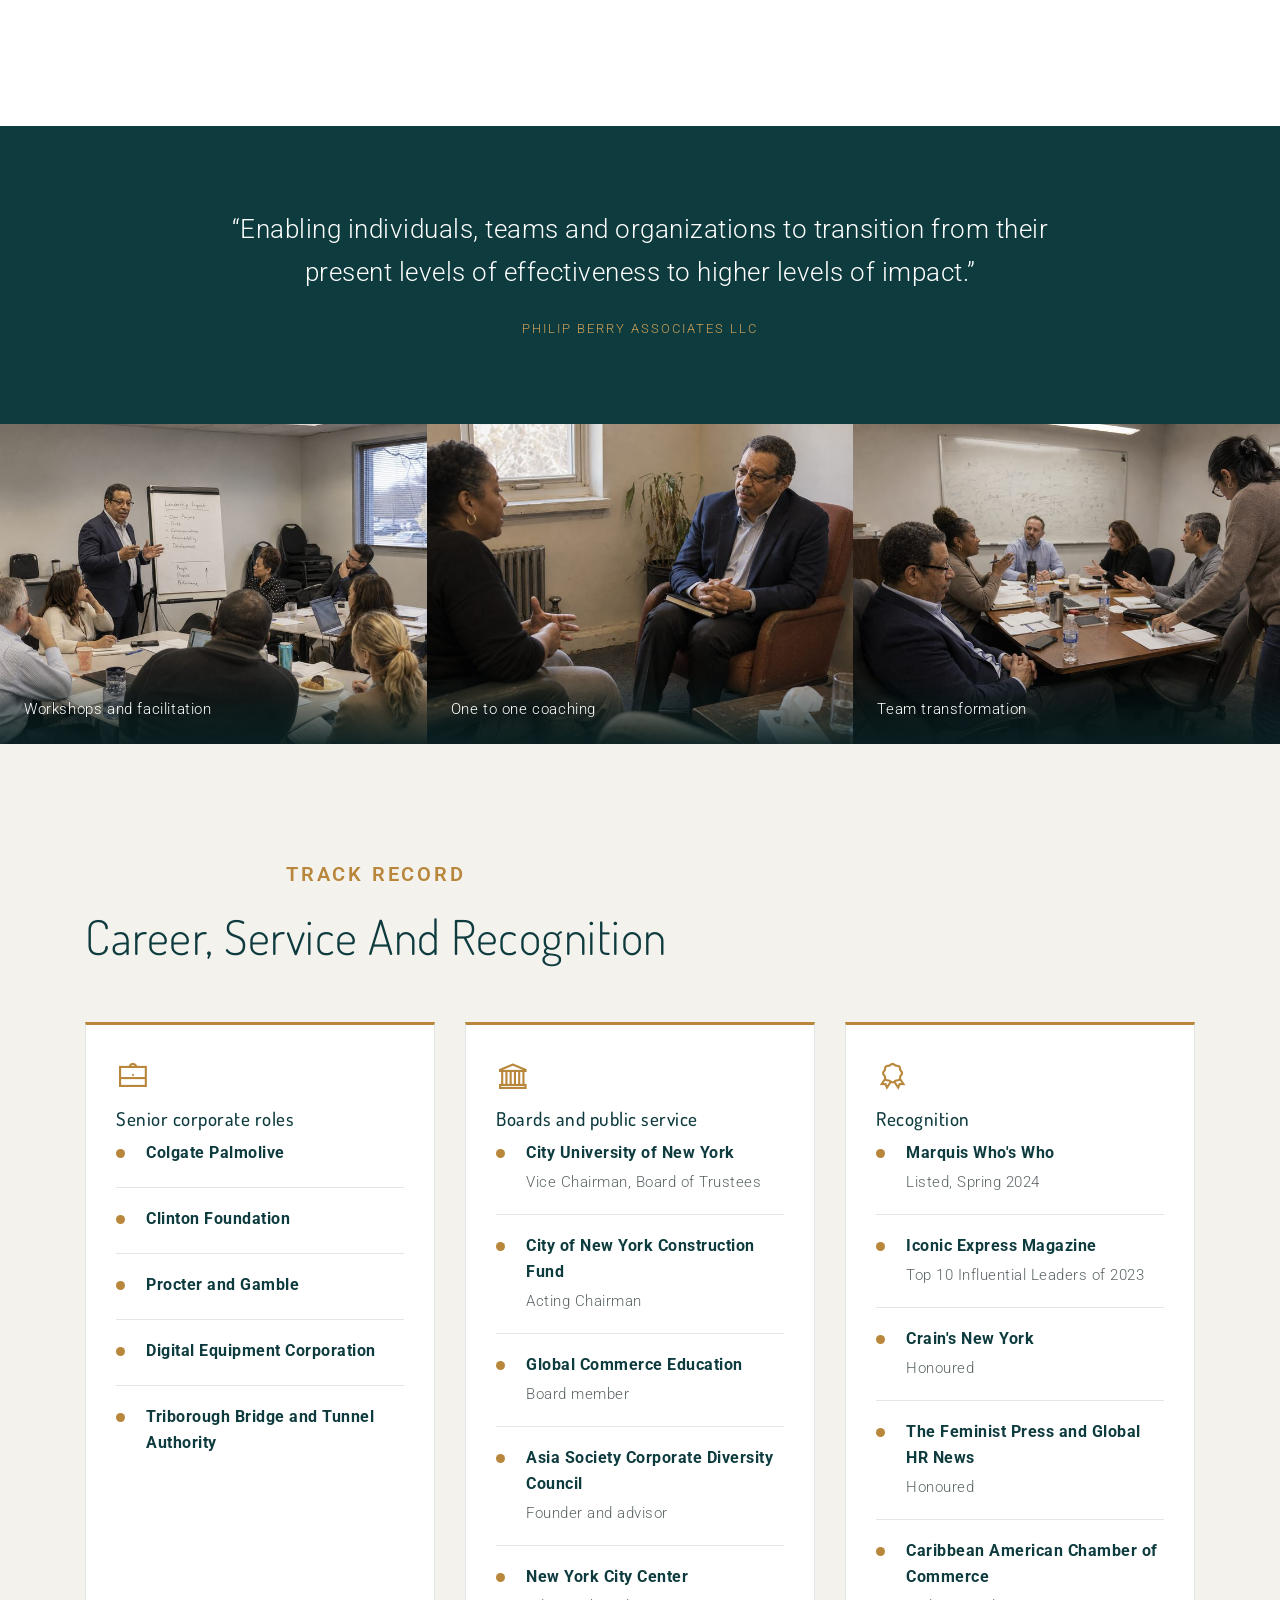
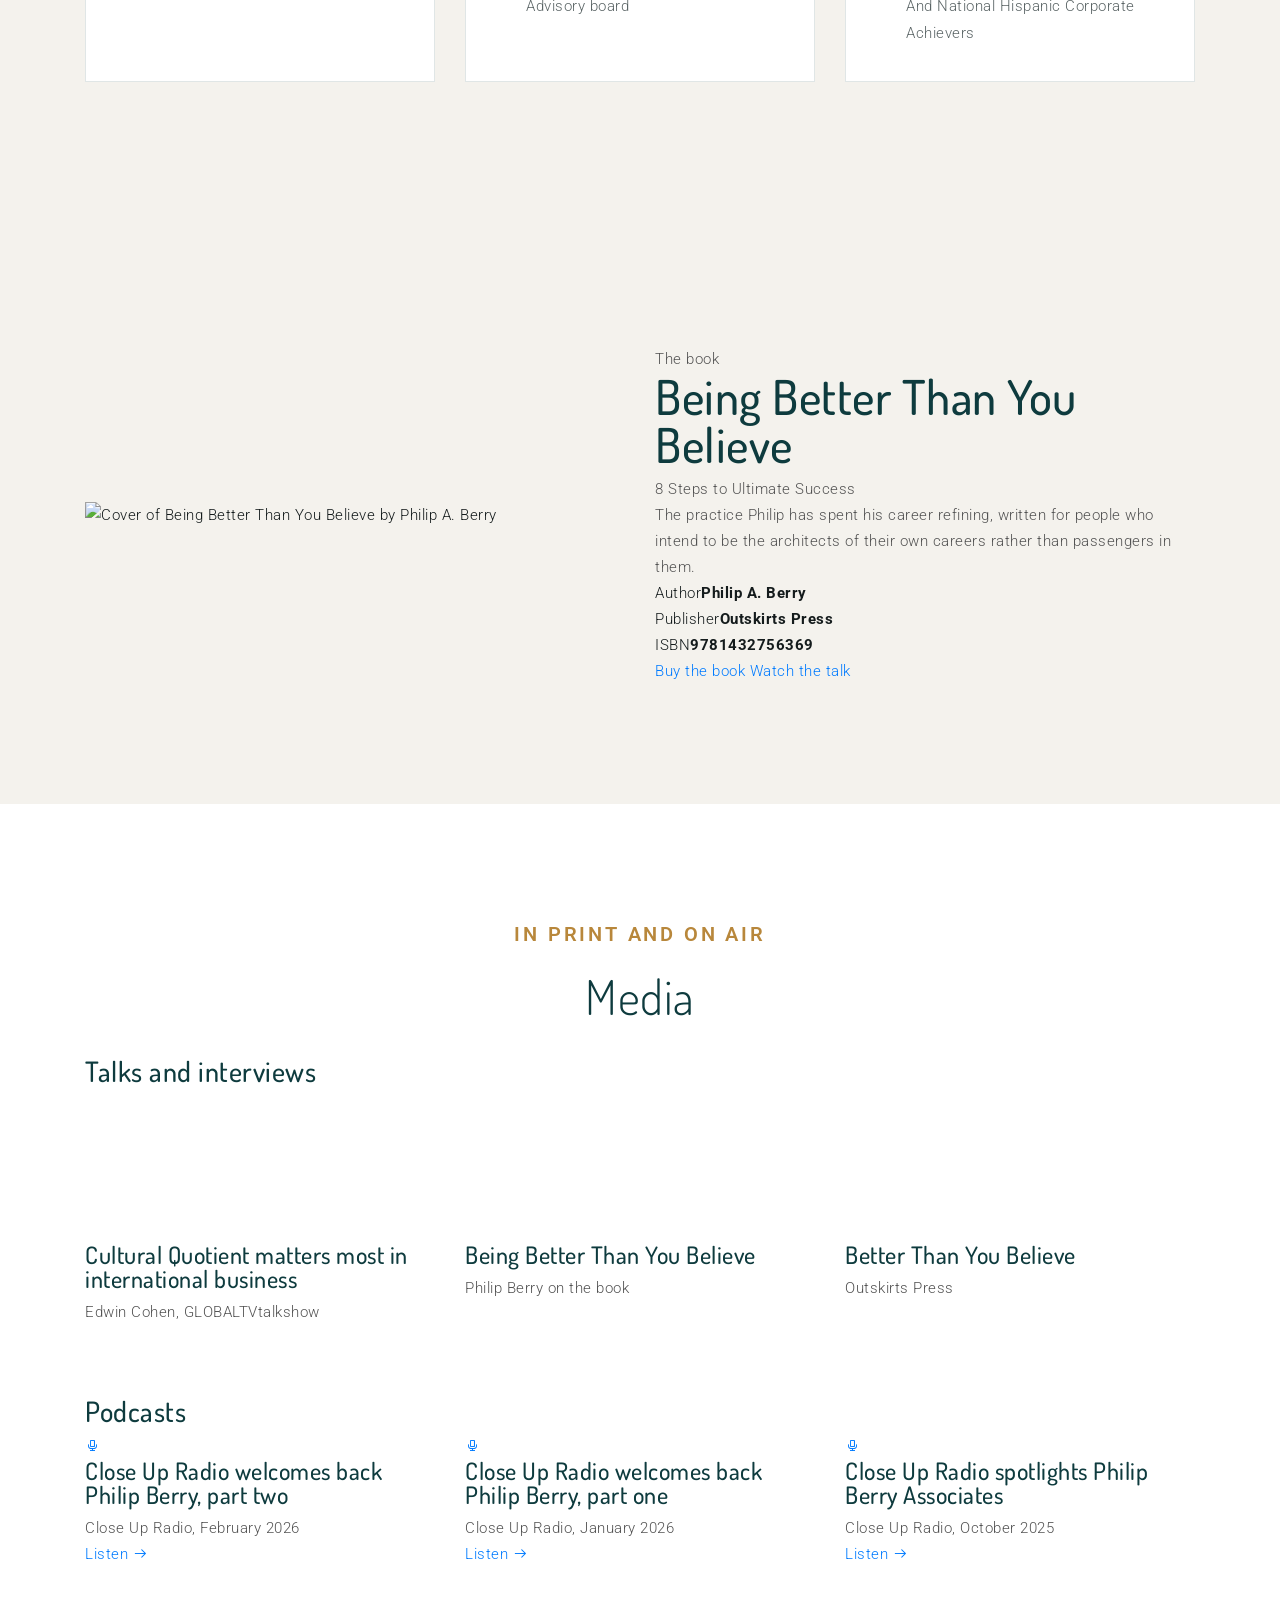
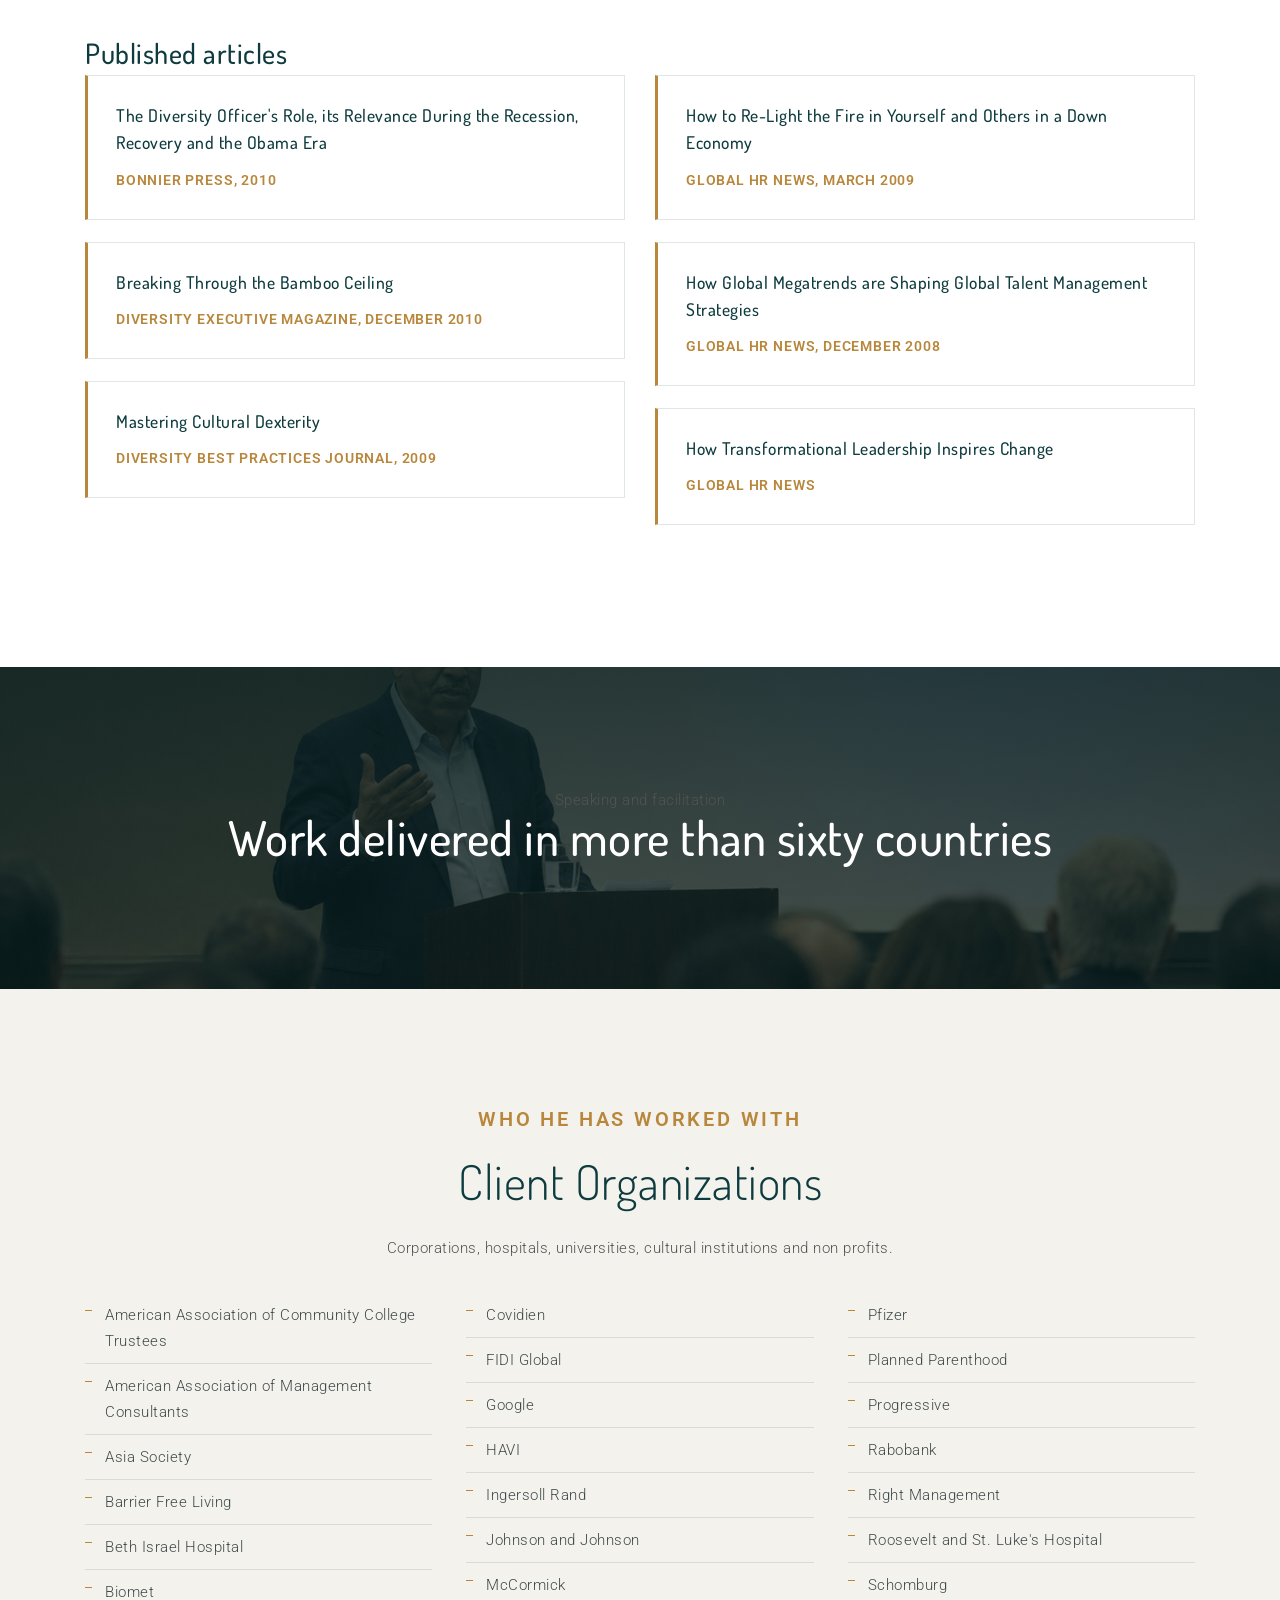
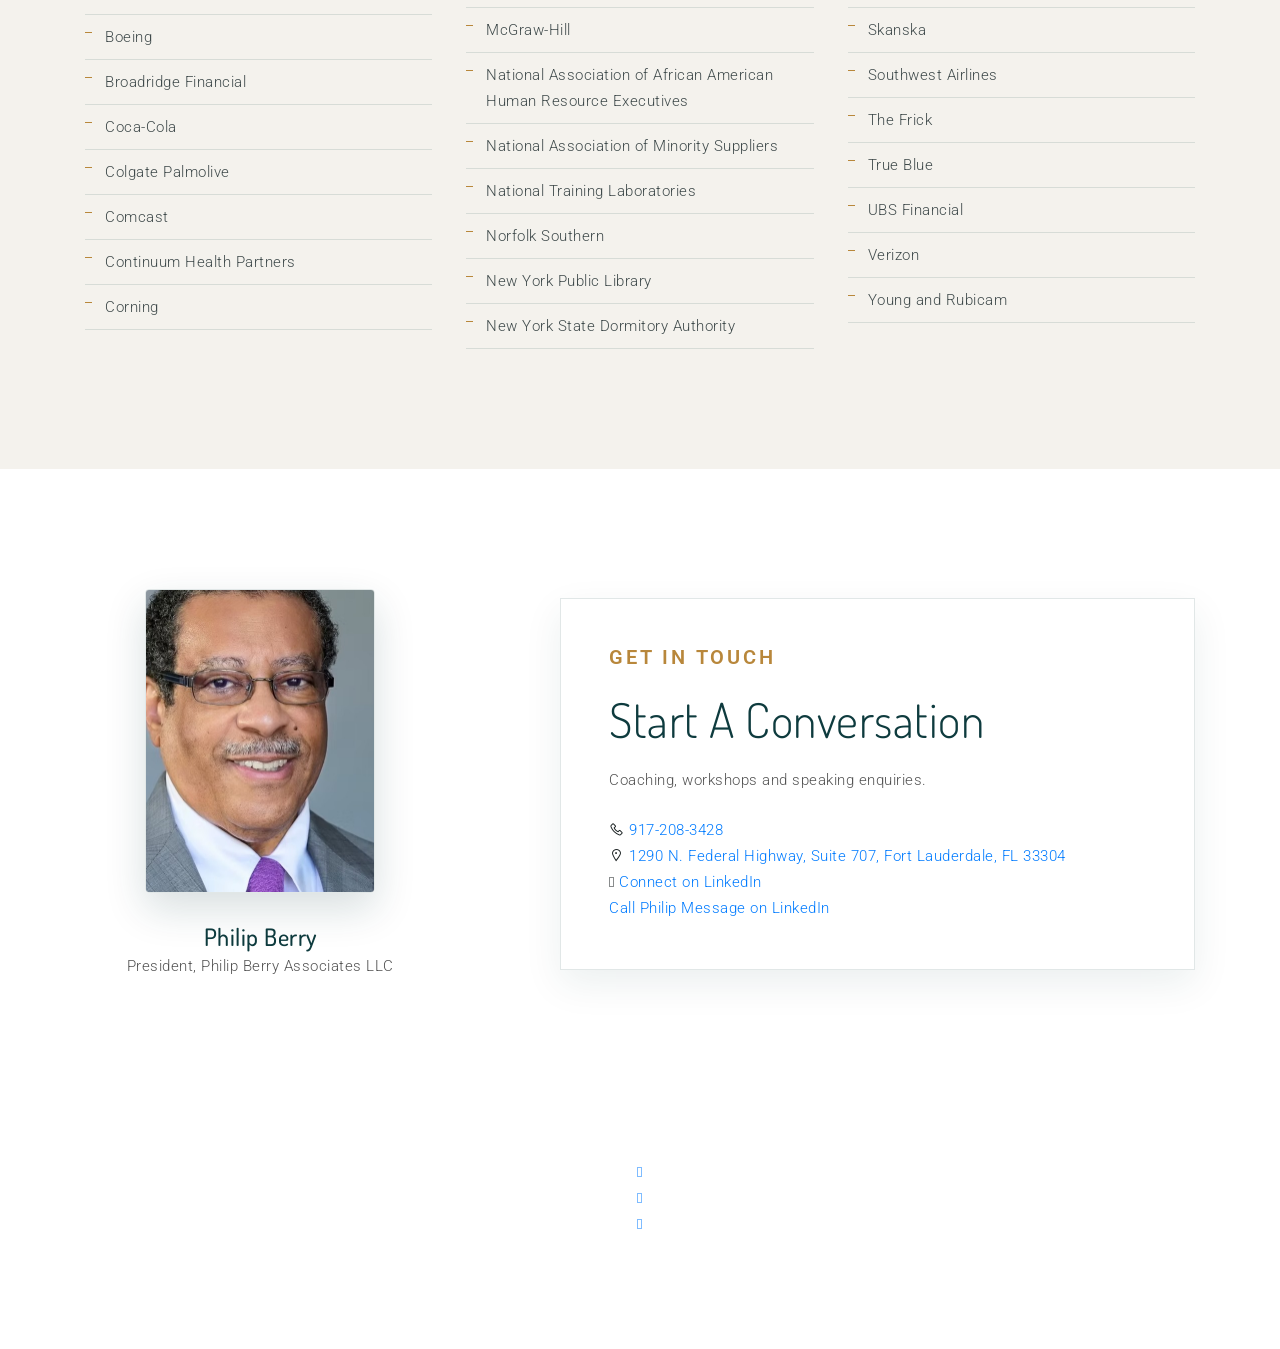
==== commit fb1a1d9e: "Add files via upload" ====
--- a/index.html
+++ b/index.html
@@ -4,37 +4,41 @@
 <meta charset="utf-8">
 <meta content="width=device-width, initial-scale=1, shrink-to-fit=no" name="viewport">
 
-<title>Philip Berry | Executive Coach and Organizational Strategist</title>
-<meta name="description" content="Philip Berry, President of Philip Berry Associates LLC. Executive coaching, personal branding, global leadership and talent development, diversity and inclusion, team transformation and innovation. Author of Being Better Than You Believe.">
+<title>Philip Berry | Executive Coach and Leadership Advisor</title>
+<meta name="description" content="Philip Berry Associates LLC. Executive coaching, personal branding, global leadership and talent development, diversity and inclusion, team transformation and innovation. Author of Being Better Than You Believe.">
 <meta name="author" content="Philip Berry Associates LLC">
 <meta name="robots" content="index, follow">
 
 <!-- DEPLOYMENT NOTE ------------------------------------------------------
-     If this site moves to a custom domain, three absolute URLs below must
-     be updated: og:url, twitter:url and the JSON-LD "url" property.
-     Everything else on the page uses relative paths and will move as is.
+     Moving to a custom domain: update og:url, twitter:url and the JSON-LD
+     "url" property below. Everything else uses relative paths.
+
+     CONTACT FORM: the form in the contact section is commented out and
+     needs one value to go live. Put Philip's business email into the
+     form action (https://formsubmit.co/HIS-EMAIL), uncomment the block,
+     and he confirms the address once by email. Until then the live
+     routes are his phone, address and social profiles.
+
      Do NOT put the builder's personal address anywhere in this file.
      --------------------------------------------------------------------- -->
 <meta property="og:type" content="profile">
-<meta property="og:title" content="Philip Berry | Executive Coach and Organizational Strategist">
-<meta property="og:description" content="President of Philip Berry Associates LLC. Executive coaching, global leadership development and organizational effectiveness across more than 60 countries.">
+<meta property="og:title" content="Philip Berry | Executive Coach and Leadership Advisor">
+<meta property="og:description" content="Executive coaching, global leadership development and organizational effectiveness in more than sixty countries.">
 <meta property="og:image" content="pb/img/hero.jpg">
 <meta property="og:url" content="https://ranatahirbilal.github.io/philip-berry/">
 <meta name="twitter:card" content="summary_large_image">
-<meta name="twitter:title" content="Philip Berry | Executive Coach and Organizational Strategist">
-<meta name="twitter:description" content="President of Philip Berry Associates LLC. Executive coaching, leadership development and organizational effectiveness.">
+<meta name="twitter:title" content="Philip Berry | Executive Coach and Leadership Advisor">
+<meta name="twitter:description" content="Executive coaching, leadership development and organizational effectiveness.">
 <meta name="twitter:image" content="pb/img/hero.jpg">
 <meta name="twitter:url" content="https://ranatahirbilal.github.io/philip-berry/">
 
 <link rel="icon" href="vendor/img/favicon.ico">
 <link rel="preconnect" href="https://fonts.googleapis.com">
 <link rel="preconnect" href="https://fonts.gstatic.com" crossorigin>
-<link href="https://fonts.googleapis.com/css2?family=Montserrat:wght@300;400;500;600;700&family=Lora:ital,wght@0,400;0,500;1,400&display=swap" rel="stylesheet">
+<link href="https://fonts.googleapis.com/css2?family=Montserrat:wght@300;400;500;600;700&display=swap" rel="stylesheet">
 
 <link rel="stylesheet" href="vendor/css/bundle.min.css">
 <link rel="stylesheet" href="vendor/css/line-awesome.min.css">
-<link rel="stylesheet" href="pb/css/owl.carousel.min.css">
-<link rel="stylesheet" href="pb/css/owl.theme.default.min.css">
 <link rel="stylesheet" href="pb/css/style.css">
 <link rel="stylesheet" href="pb/css/custom.css">
 
@@ -46,10 +50,22 @@
   "url": "https://ranatahirbilal.github.io/philip-berry/",
   "jobTitle": "President, Philip Berry Associates LLC",
   "telephone": "+1-917-208-3428",
+  "sameAs": [
+    "https://www.linkedin.com/in/philip-berry-aaa5165/",
+    "https://twitter.com/PhilipABerry",
+    "https://www.facebook.com/PhilipABerry"
+  ],
+  "address": {
+    "@type": "PostalAddress",
+    "streetAddress": "1290 N. Federal Highway, Suite 707",
+    "addressLocality": "Fort Lauderdale",
+    "addressRegion": "FL",
+    "postalCode": "33304",
+    "addressCountry": "US"
+  },
   "worksFor": {
     "@type": "Organization",
-    "name": "Philip Berry Associates LLC",
-    "url": "https://philipberryassociates.com"
+    "name": "Philip Berry Associates LLC"
   },
   "alumniOf": [
     { "@type": "CollegeOrUniversity", "name": "Xavier University" },
@@ -72,7 +88,6 @@
 
 <body data-spy="scroll" data-target=".navbar-nav" data-offset="90">
 
-<!-- Loader -->
 <div class="loader" id="loader-fade">
     <div class="loader-container"><div class="circle"></div></div>
 </div>
@@ -81,7 +96,12 @@
 <header>
     <nav class="navbar navbar-top-default navbar-expand-lg static-nav black nav-radius transparent-bg box-nav not-full no-animation">
         <div class="container radius nav-box-shadow">
-            <a class="logo link pb-mark" href="#home">PB<small>Philip Berry Associates</small></a>
+
+            <a class="logo link pb-logo" href="#home">
+                <span class="pb-logo-name">Philip Berry</span>
+                <span class="pb-logo-rule" aria-hidden="true"></span>
+                <span class="pb-logo-sub">Associates</span>
+            </a>
 
             <div class="collapse navbar-collapse d-none d-lg-block">
                 <ul class="nav navbar-nav ml-auto">
@@ -89,7 +109,7 @@
                     <li class="nav-item"><a href="#about" class="scroll nav-link link">About</a></li>
                     <li class="nav-item"><a href="#practice" class="scroll nav-link link">Practice</a></li>
                     <li class="nav-item"><a href="#career" class="scroll nav-link link">Career</a></li>
-                    <li class="nav-item"><a href="#publications" class="scroll nav-link link">Publications</a></li>
+                    <li class="nav-item"><a href="#media" class="scroll nav-link link">Media</a></li>
                     <li class="nav-item"><a href="#clients" class="scroll nav-link link">Clients</a></li>
                     <li class="nav-item"><a href="#contact" class="scroll nav-link link">Contact</a></li>
                 </ul>
@@ -110,13 +130,18 @@
                     <a class="nav-link link scroll" href="#about">About</a>
                     <a class="nav-link link scroll" href="#practice">Practice</a>
                     <a class="nav-link link scroll" href="#career">Career</a>
-                    <a class="nav-link link scroll" href="#publications">Publications</a>
+                    <a class="nav-link link scroll" href="#media">Media</a>
                     <a class="nav-link link scroll" href="#clients">Clients</a>
                     <a class="nav-link link scroll" href="#contact">Contact</a>
                 </div>
             </nav>
             <div class="side-footer text-white w-100">
-                <p class="text-white">Philip Berry Associates LLC &mdash; New York</p>
+                <ul class="pb-social pb-social-light">
+                    <li><a href="https://www.linkedin.com/in/philip-berry-aaa5165/" target="_blank" rel="noopener noreferrer" aria-label="LinkedIn"><i class="lab la-linkedin-in"></i></a></li>
+                    <li><a href="https://twitter.com/PhilipABerry" target="_blank" rel="noopener noreferrer" aria-label="Twitter"><i class="lab la-twitter"></i></a></li>
+                    <li><a href="https://www.facebook.com/PhilipABerry" target="_blank" rel="noopener noreferrer" aria-label="Facebook"><i class="lab la-facebook-f"></i></a></li>
+                </ul>
+                <p class="text-white">Philip Berry Associates LLC</p>
             </div>
         </div>
     </div>
@@ -132,29 +157,19 @@
         <div class="not-fullscreen">
             <div class="col-lg-12 center-col pb-hero-inner">
                 <div class="personal-box">
-                    <div class="myphoto">
+                    <div class="myphoto" data-reveal>
                         <img src="pb/img/personal.jpg" width="168" height="222" alt="Philip Berry">
                     </div>
                     <div class="color-white">
-                        <h1 class="color-white font-weight-light mb-2">Philip Berry</h1>
-                        <h3 id="personal"></h3>
-                        <p class="pb-hero-strap">
-                            Philip Berry Associates LLC enables individuals, teams and organizations to
-                            transition from their present levels of effectiveness to higher levels of impact.
+                        <h1 class="color-white font-weight-light mb-2" data-reveal data-reveal-delay="80">Philip Berry</h1>
+                        <h3 id="personal" data-reveal data-reveal-delay="160"></h3>
+                        <p class="pb-hero-strap" data-reveal data-reveal-delay="240">
+                            Helping leaders and their teams move from where they are now
+                            to a higher level of impact.
                         </p>
-                        <div class="pb-hero-cta">
-                            <a href="#contact" class="scroll btn-setting btn-hvr-setting-main btn-summer-sky btn-hvr color-white">Work with Philip
-                                <span class="btn-hvr-setting btn-hvr-black"><span class="btn-hvr-setting-inner">
-                                    <span class="btn-hvr-effect"></span><span class="btn-hvr-effect"></span>
-                                    <span class="btn-hvr-effect"></span><span class="btn-hvr-effect"></span>
-                                </span></span>
-                            </a>
-                            <a href="#practice" class="scroll btn-setting btn-hvr-setting-main btn-black btn-hvr color-white">What he does
-                                <span class="btn-hvr-setting btn-hvr-summer-sky"><span class="btn-hvr-setting-inner">
-                                    <span class="btn-hvr-effect"></span><span class="btn-hvr-effect"></span>
-                                    <span class="btn-hvr-effect"></span><span class="btn-hvr-effect"></span>
-                                </span></span>
-                            </a>
+                        <div class="pb-hero-cta" data-reveal data-reveal-delay="320">
+                            <a href="#contact" class="scroll pb-btn pb-btn-solid">Work with Philip</a>
+                            <a href="#practice" class="scroll pb-btn pb-btn-ghost">What he does</a>
                         </div>
                     </div>
                 </div>
@@ -170,35 +185,33 @@
     <div class="container-fluid">
         <div class="row align-items-center">
             <div class="col-lg-6 col-md-12 p-0 order-lg-2">
-                <div class="hover-effect">
-                    <img alt="Philip Berry working in his office" src="pb/img/about.jpg" class="about-img w-100">
+                <div class="pb-about-img" data-reveal>
+                    <img alt="Philip Berry working in his office" src="pb/img/about.jpg" class="w-100">
                 </div>
             </div>
             <div class="col-lg-6 col-md-12">
                 <div class="skill-box">
-                    <div class="main-title mb-4 text-md-left wow fadeIn" data-wow-delay="300ms">
-                        <h5>About Philip Berry</h5>
-                        <h2>Being better than you believe</h2>
-                        <p>
-                            Philip is passionate about the pursuit of excellence in the global workplace
-                            through human resources optimization. He brings in-depth perspective to
-                            cross-cultural talent development, diversity and inclusion, executive coaching
-                            and personal branding &mdash; perspective developed through decades in senior
-                            roles at major corporations.
+                    <div class="main-title mb-4 text-md-left">
+                        <h5 data-reveal>About Philip</h5>
+                        <h2 data-reveal data-reveal-delay="80">Being better than you believe</h2>
+                        <p data-reveal data-reveal-delay="140">
+                            Philip works on excellence in the global workplace. His depth is in
+                            cross cultural talent development, diversity and inclusion, executive
+                            coaching and personal branding.
                         </p>
-                        <p>
-                            He has held senior positions at Colgate-Palmolive, the Clinton Foundation,
-                            Procter &amp; Gamble, Digital Equipment Corporation and the Triborough Bridge
-                            and Tunnel Authority, and has implemented organizational plans in more than
-                            sixty countries.
+                        <p data-reveal data-reveal-delay="200">
+                            He built that depth in senior roles at Colgate Palmolive, the Clinton
+                            Foundation, Procter and Gamble, Digital Equipment Corporation and the
+                            Triborough Bridge and Tunnel Authority, and has run organizational
+                            programmes in more than sixty countries.
                         </p>
                     </div>
-                    <ul class="pb-cred">
-                        <li><strong>MBA &mdash; Xavier University</strong><span>Master of Business Administration</span></li>
-                        <li><strong>MS Social Work &mdash; Columbia University</strong><span>Master's degree in Social Work</span></li>
-                        <li><strong>BA &mdash; Queens College</strong><span>Bachelor's degree</span></li>
-                        <li><strong>AA &mdash; Manhattan Community College</strong><span>Associate degree</span></li>
-                        <li><strong>Certified Coach &mdash; International Coaching Federation</strong><span>Also a certified minority supplier</span></li>
+                    <ul class="pb-cred" data-reveal data-reveal-delay="260">
+                        <li><strong>MBA, Xavier University</strong><span>Business administration</span></li>
+                        <li><strong>MS, Columbia University</strong><span>Social work</span></li>
+                        <li><strong>BA, Queens College</strong><span>Bachelor's degree</span></li>
+                        <li><strong>AA, Manhattan Community College</strong><span>Associate degree</span></li>
+                        <li><strong>Certified Coach, ICF</strong><span>Also a certified minority supplier</span></li>
                     </ul>
                 </div>
             </div>
@@ -213,39 +226,39 @@
     <div class="container">
         <div class="row">
             <div class="col-lg-12 text-center">
-                <div class="main-title mb-md-5 wow fadeIn" data-wow-delay="300ms">
-                    <h5>The record</h5>
-                    <h2>Reach and output</h2>
+                <div class="main-title mb-md-5">
+                    <h5 data-reveal>The record</h5>
+                    <h2 data-reveal data-reveal-delay="80">Reach and output</h2>
                 </div>
             </div>
         </div>
         <div class="row justify-content-center">
-            <div class="col-md-3 col-sm-6 stats-box mb-xs-2rem">
-                <div class="serial-box center-block wow zoomIn" data-wow-delay="400ms">
+            <div class="col-md-3 col-sm-6 stats-box mb-xs-2rem" data-reveal>
+                <div class="serial-box center-block">
                     <i class="las la-globe" aria-hidden="true"></i>
                     <p class="pt-3 pb-3 numscroller">60</p>
-                    <h6 class="mb-0">Countries Worked In</h6>
-                </div>
-            </div>
-            <div class="col-md-3 col-sm-6 stats-box mb-xs-2rem">
-                <div class="serial-box center-block wow zoomIn" data-wow-delay="500ms">
+                    <h6 class="mb-0">Countries</h6>
+                </div>
+            </div>
+            <div class="col-md-3 col-sm-6 stats-box mb-xs-2rem" data-reveal data-reveal-delay="90">
+                <div class="serial-box center-block">
                     <i class="las la-building" aria-hidden="true"></i>
                     <p class="pt-3 pb-3 numscroller">41</p>
-                    <h6 class="mb-0">Client Organizations</h6>
-                </div>
-            </div>
-            <div class="col-md-3 col-sm-6 stats-box mb-xs-2rem">
-                <div class="serial-box center-block wow zoomIn" data-wow-delay="600ms">
+                    <h6 class="mb-0">Client organizations</h6>
+                </div>
+            </div>
+            <div class="col-md-3 col-sm-6 stats-box mb-xs-2rem" data-reveal data-reveal-delay="180">
+                <div class="serial-box center-block">
                     <i class="las la-newspaper" aria-hidden="true"></i>
                     <p class="pt-3 pb-3 numscroller">6</p>
-                    <h6 class="mb-0">Published Articles</h6>
-                </div>
-            </div>
-            <div class="col-md-3 col-sm-6 stats-box mb-xs-2rem">
-                <div class="serial-box center-block wow zoomIn" data-wow-delay="700ms">
+                    <h6 class="mb-0">Published articles</h6>
+                </div>
+            </div>
+            <div class="col-md-3 col-sm-6 stats-box mb-xs-2rem" data-reveal data-reveal-delay="270">
+                <div class="serial-box center-block">
                     <i class="las la-book" aria-hidden="true"></i>
                     <p class="pt-3 pb-3 numscroller">1</p>
-                    <h6 class="mb-0">Published Book</h6>
+                    <h6 class="mb-0">Published book</h6>
                 </div>
             </div>
         </div>
@@ -258,55 +271,55 @@
     <div class="container">
         <div class="row">
             <div class="col-md-12">
-                <div class="main-title mb-2rem wow fadeIn" data-wow-delay="300ms">
-                    <h5>What he does</h5>
-                    <h2>Six areas of practice</h2>
-                    <p>Philip Berry Associates works with leaders and their organizations across six connected areas of practice.</p>
+                <div class="main-title mb-2rem">
+                    <h5 data-reveal>What he does</h5>
+                    <h2 data-reveal data-reveal-delay="80">Six areas of practice</h2>
+                    <p data-reveal data-reveal-delay="140">Six connected ways of working with leaders and their organizations.</p>
                 </div>
             </div>
         </div>
 
         <div class="row">
-            <div class="col-lg-4 col-md-6 col-sm-12 mb-4 wow fadeInUp" data-wow-delay="200ms">
+            <div class="col-lg-4 col-md-6 col-sm-12 mb-4" data-reveal>
                 <div class="pb-card">
                     <i class="las la-user-tie" aria-hidden="true"></i>
-                    <h4>Executive Coaching &amp; Personal Branding</h4>
-                    <p>Be the architect of your career in the dynamic and complex global environment. Leaders develop a personal brand strategy that increases their effectiveness, explore their strengths and drivers, and work through the self-limiting behaviours that prevent advancement.</p>
-                </div>
-            </div>
-            <div class="col-lg-4 col-md-6 col-sm-12 mb-4 wow fadeInUp" data-wow-delay="300ms">
+                    <h4>Executive coaching and personal branding</h4>
+                    <p>Be the architect of your own career. Leaders build a personal brand strategy, find their real strengths and drivers, and work through the habits that hold them back.</p>
+                </div>
+            </div>
+            <div class="col-lg-4 col-md-6 col-sm-12 mb-4" data-reveal data-reveal-delay="90">
                 <div class="pb-card">
                     <i class="las la-globe-americas" aria-hidden="true"></i>
-                    <h4>Global Leadership &amp; Talent Development</h4>
-                    <p>Programmes that develop and retain high-potential employees, build succession planning with diversity firmly in view, and align talent strategy with future business needs in order to stimulate extraordinary performance.</p>
-                </div>
-            </div>
-            <div class="col-lg-4 col-md-6 col-sm-12 mb-4 wow fadeInUp" data-wow-delay="400ms">
+                    <h4>Global leadership and talent development</h4>
+                    <p>Programmes that keep high potential people, build succession plans with diversity in view, and line talent strategy up with where the business is going.</p>
+                </div>
+            </div>
+            <div class="col-lg-4 col-md-6 col-sm-12 mb-4" data-reveal data-reveal-delay="180">
                 <div class="pb-card">
                     <i class="las la-users" aria-hidden="true"></i>
-                    <h4>Diversity, Inclusion &amp; Equity</h4>
-                    <p>An open corporate culture that embraces inclusiveness strengthens the employer-employee relationship and increases productivity, effectiveness and employee satisfaction. The work covers attracting and retaining a diverse workforce and uncovering unconscious bias.</p>
-                </div>
-            </div>
-            <div class="col-lg-4 col-md-6 col-sm-12 mb-4 wow fadeInUp" data-wow-delay="200ms">
+                    <h4>Diversity, inclusion and equity</h4>
+                    <p>An open culture strengthens the relationship between employer and employee, and lifts productivity and satisfaction. The work covers attracting and keeping a diverse workforce.</p>
+                </div>
+            </div>
+            <div class="col-lg-4 col-md-6 col-sm-12 mb-4" data-reveal>
                 <div class="pb-card">
                     <i class="las la-eye" aria-hidden="true"></i>
-                    <h4>Unconscious Bias &amp; Micro-inequities</h4>
-                    <p>A framework that increases awareness and facilitates impactful behaviours that create success. The approach is interactive and is designed to improve relationships and effectiveness across the organization.</p>
-                </div>
-            </div>
-            <div class="col-lg-4 col-md-6 col-sm-12 mb-4 wow fadeInUp" data-wow-delay="300ms">
+                    <h4>Unconscious bias and micro inequities</h4>
+                    <p>An interactive framework that raises awareness and turns it into behaviour people can actually use. It improves relationships and effectiveness across the organization.</p>
+                </div>
+            </div>
+            <div class="col-lg-4 col-md-6 col-sm-12 mb-4" data-reveal data-reveal-delay="90">
                 <div class="pb-card">
                     <i class="las la-handshake" aria-hidden="true"></i>
-                    <h4>Team Transformation</h4>
-                    <p>Helping teams move from conflict to collaboration, from stagnation to innovation, and from inefficiency to effectiveness. Outcomes include team alignment, stronger working relationships, and differences leveraged for productivity.</p>
-                </div>
-            </div>
-            <div class="col-lg-4 col-md-6 col-sm-12 mb-4 wow fadeInUp" data-wow-delay="400ms">
+                    <h4>Team transformation</h4>
+                    <p>Moving teams from conflict to collaboration, from stagnation to innovation, and from inefficiency to effectiveness. Differences become something the team uses.</p>
+                </div>
+            </div>
+            <div class="col-lg-4 col-md-6 col-sm-12 mb-4" data-reveal data-reveal-delay="180">
                 <div class="pb-card">
                     <i class="las la-lightbulb" aria-hidden="true"></i>
-                    <h4>Sustaining Innovation Excellence</h4>
-                    <p>Working with leadership to change patterns, and to catalyze and engineer transformation across business processes, products and services, customer interfaces, and the way the organization thinks.</p>
+                    <h4>Sustaining innovation excellence</h4>
+                    <p>Working with leadership to change patterns and engineer transformation across processes, products, customer interfaces and the way the organization thinks.</p>
                 </div>
             </div>
         </div>
@@ -314,37 +327,37 @@
 </section>
 <!-- END PRACTICE -->
 
-<!-- START QUOTE BAND -->
+<!-- START QUOTE -->
 <section class="pb-quote">
     <h2 class="d-none">Purpose</h2>
     <div class="container">
         <div class="row"><div class="col-12">
-            <blockquote class="wow fadeIn" data-wow-delay="200ms">
-                &ldquo;Enabling individuals, teams and organizations to transition from their present
-                levels of effectiveness to higher levels of impact.&rdquo;
+            <blockquote data-reveal>
+                &ldquo;Enabling individuals, teams and organizations to transition from their
+                present levels of effectiveness to higher levels of impact.&rdquo;
             </blockquote>
-            <p class="pb-attrib text-center">Philip Berry Associates LLC</p>
+            <p class="pb-attrib text-center" data-reveal data-reveal-delay="120">Philip Berry Associates LLC</p>
         </div></div>
     </div>
 </section>
-<!-- END QUOTE BAND -->
+<!-- END QUOTE -->
 
 <!-- START GALLERY -->
 <section class="p-0">
     <h2 class="d-none">The work in practice</h2>
     <div class="container-fluid p-0">
         <div class="row m-0">
-            <div class="col-lg-4 col-md-6 p-0">
+            <div class="col-lg-4 col-md-6 p-0" data-reveal>
                 <figure class="pb-shot m-0"><img src="pb/img/shot-1.jpg" alt="Philip Berry facilitating a leadership workshop">
-                    <figcaption>Leadership workshops and facilitation</figcaption></figure>
-            </div>
-            <div class="col-lg-4 col-md-6 p-0">
-                <figure class="pb-shot m-0"><img src="pb/img/shot-2.jpg" alt="Philip Berry in a one-to-one coaching conversation">
-                    <figcaption>One-to-one executive coaching</figcaption></figure>
-            </div>
-            <div class="col-lg-4 col-md-12 p-0">
+                    <figcaption>Workshops and facilitation</figcaption></figure>
+            </div>
+            <div class="col-lg-4 col-md-6 p-0" data-reveal data-reveal-delay="90">
+                <figure class="pb-shot m-0"><img src="pb/img/shot-2.jpg" alt="Philip Berry in a one to one coaching conversation">
+                    <figcaption>One to one coaching</figcaption></figure>
+            </div>
+            <div class="col-lg-4 col-md-12 p-0" data-reveal data-reveal-delay="180">
                 <figure class="pb-shot m-0"><img src="pb/img/shot-3.jpg" alt="Philip Berry working with a leadership team">
-                    <figcaption>Team transformation sessions</figcaption></figure>
+                    <figcaption>Team transformation</figcaption></figure>
             </div>
         </div>
     </div>
@@ -356,43 +369,43 @@
     <div class="container">
         <div class="row">
             <div class="col-md-12">
-                <div class="main-title mb-2rem wow fadeIn" data-wow-delay="300ms">
-                    <h5>Track record</h5>
-                    <h2>Career, service and recognition</h2>
+                <div class="main-title mb-2rem">
+                    <h5 data-reveal>Track record</h5>
+                    <h2 data-reveal data-reveal-delay="80">Career, service and recognition</h2>
                 </div>
             </div>
         </div>
 
         <div class="row">
-            <div class="col-lg-4 col-md-12 mb-4 wow fadeInUp" data-wow-delay="200ms">
+            <div class="col-lg-4 col-md-12 mb-4" data-reveal>
                 <div class="pb-card">
                     <i class="las la-briefcase" aria-hidden="true"></i>
                     <h4>Senior corporate roles</h4>
                     <ul class="pb-cred">
-                        <li><strong>Colgate-Palmolive</strong><span>Senior position</span></li>
-                        <li><strong>Clinton Foundation</strong><span>Senior position</span></li>
-                        <li><strong>Procter &amp; Gamble</strong><span>Senior position</span></li>
-                        <li><strong>Digital Equipment Corporation</strong><span>Senior position</span></li>
-                        <li><strong>Triborough Bridge and Tunnel Authority</strong><span>Senior position</span></li>
+                        <li><strong>Colgate Palmolive</strong></li>
+                        <li><strong>Clinton Foundation</strong></li>
+                        <li><strong>Procter and Gamble</strong></li>
+                        <li><strong>Digital Equipment Corporation</strong></li>
+                        <li><strong>Triborough Bridge and Tunnel Authority</strong></li>
                     </ul>
                 </div>
             </div>
 
-            <div class="col-lg-4 col-md-12 mb-4 wow fadeInUp" data-wow-delay="300ms">
+            <div class="col-lg-4 col-md-12 mb-4" data-reveal data-reveal-delay="90">
                 <div class="pb-card">
                     <i class="las la-landmark" aria-hidden="true"></i>
                     <h4>Boards and public service</h4>
                     <ul class="pb-cred">
                         <li><strong>City University of New York</strong><span>Vice Chairman, Board of Trustees</span></li>
                         <li><strong>City of New York Construction Fund</strong><span>Acting Chairman</span></li>
-                        <li><strong>Global Commerce Education</strong><span>Board member, think tank</span></li>
+                        <li><strong>Global Commerce Education</strong><span>Board member</span></li>
                         <li><strong>Asia Society Corporate Diversity Council</strong><span>Founder and advisor</span></li>
-                        <li><strong>New York City Center</strong><span>Advisory board member</span></li>
+                        <li><strong>New York City Center</strong><span>Advisory board</span></li>
                     </ul>
                 </div>
             </div>
 
-            <div class="col-lg-4 col-md-12 mb-4 wow fadeInUp" data-wow-delay="400ms">
+            <div class="col-lg-4 col-md-12 mb-4" data-reveal data-reveal-delay="180">
                 <div class="pb-card">
                     <i class="las la-award" aria-hidden="true"></i>
                     <h4>Recognition</h4>
@@ -400,8 +413,8 @@
                         <li><strong>Marquis Who's Who</strong><span>Listed, Spring 2024</span></li>
                         <li><strong>Iconic Express Magazine</strong><span>Top 10 Influential Leaders of 2023</span></li>
                         <li><strong>Crain's New York</strong><span>Honoured</span></li>
-                        <li><strong>The Feminist Press &middot; Global HR News</strong><span>Honoured</span></li>
-                        <li><strong>Caribbean American Chamber of Commerce</strong><span>Also National Hispanic Corporate Achievers</span></li>
+                        <li><strong>The Feminist Press and Global HR News</strong><span>Honoured</span></li>
+                        <li><strong>Caribbean American Chamber of Commerce</strong><span>And National Hispanic Corporate Achievers</span></li>
                     </ul>
                 </div>
             </div>
@@ -412,66 +425,141 @@
 
 <!-- START BOOK -->
 <section class="pb-book">
+    <div class="pb-book-bg" style="background-image:url('pb/img/book.jpg')"></div>
     <div class="container">
         <div class="row align-items-center">
-            <div class="col-lg-6 col-md-12 mb-md-5 pb-book-img wow fadeInLeft">
-                <img src="pb/img/book.jpg" alt="Philip Berry at a book talk">
-            </div>
-            <div class="col-lg-5 col-md-12 ml-lg-auto wow fadeInRight">
-                <div class="main-title mb-2rem text-lg-left">
-                    <h5>The book</h5>
-                    <h2>Being Better Than You Believe</h2>
-                    <p><em>Being Better Than You Believe: 8 Steps to Ultimate Success</em> sets out the
-                    practice Philip has spent his career refining &mdash; eight steps for people who
-                    intend to be the architects of their own careers rather than passengers in them.</p>
-                    <p class="mb-0"><strong>ISBN 9781432756369</strong></p>
-                </div>
-                <a href="https://philipberryassociates.com/publications" target="_blank" rel="noopener noreferrer" class="btn-setting btn-hvr-setting-main btn-summer-sky btn-hvr color-white">Get the book
-                    <span class="btn-hvr-setting btn-hvr-black"><span class="btn-hvr-setting-inner">
-                        <span class="btn-hvr-effect"></span><span class="btn-hvr-effect"></span>
-                        <span class="btn-hvr-effect"></span><span class="btn-hvr-effect"></span>
-                    </span></span>
-                </a>
-            </div>
+
+            <div class="col-lg-5 col-md-12 text-center text-lg-left mb-5 mb-lg-0" data-reveal>
+                <div class="pb-book-3d">
+                    <div class="pb-book-object">
+                        <img src="pb/img/book-cover.jpg" width="480" height="749" alt="Cover of Being Better Than You Believe by Philip A. Berry">
+                        <span class="pb-book-spine" aria-hidden="true"></span>
+                        <span class="pb-book-gloss" aria-hidden="true"></span>
+                    </div>
+                    <span class="pb-book-shadow" aria-hidden="true"></span>
+                </div>
+            </div>
+
+            <div class="col-lg-6 col-md-12 ml-lg-auto pb-book-copy">
+                <p class="pb-book-eyebrow" data-reveal>The book</p>
+                <h2 data-reveal data-reveal-delay="80">Being Better Than You Believe</h2>
+                <p class="pb-book-sub" data-reveal data-reveal-delay="140">8 Steps to Ultimate Success</p>
+                <p data-reveal data-reveal-delay="180">
+                    The practice Philip has spent his career refining, written for people who
+                    intend to be the architects of their own careers rather than passengers
+                    in them.
+                </p>
+                <ul class="pb-book-facts" data-reveal data-reveal-delay="220">
+                    <li><span>Author</span><strong>Philip A. Berry</strong></li>
+                    <li><span>Publisher</span><strong>Outskirts Press</strong></li>
+                    <li><span>ISBN</span><strong>9781432756369</strong></li>
+                </ul>
+                <div data-reveal data-reveal-delay="260">
+                    <a href="https://outskirtspress.com/webpage?isbn=9781432756369" target="_blank" rel="noopener noreferrer" class="pb-btn pb-btn-gold">Buy the book</a>
+                    <a href="#media" class="scroll pb-btn pb-btn-ghost">Watch the talk</a>
+                </div>
+            </div>
+
         </div>
     </div>
 </section>
 <!-- END BOOK -->
 
-<!-- START PUBLICATIONS -->
-<section id="publications">
+<!-- START MEDIA -->
+<section id="media">
     <div class="container">
         <div class="row">
             <div class="col-md-12">
-                <div class="main-title mb-2rem wow fadeIn" data-wow-delay="300ms">
-                    <h5>In print</h5>
-                    <h2>Selected publications</h2>
-                </div>
-            </div>
-        </div>
+                <div class="main-title mb-2rem">
+                    <h5 data-reveal>In print and on air</h5>
+                    <h2 data-reveal data-reveal-delay="80">Media</h2>
+                </div>
+            </div>
+        </div>
+
+        <h3 class="pb-subhead" data-reveal>Talks and interviews</h3>
+        <div class="row mb-5">
+            <div class="col-lg-4 col-md-6 mb-4" data-reveal>
+                <div class="pb-video">
+                    <div class="pb-video-frame">
+                        <iframe src="https://www.youtube-nocookie.com/embed/P745i_-XEdo" title="Cultural Quotient and international business relationships" loading="lazy" allow="accelerometer; clipboard-write; encrypted-media; gyroscope; picture-in-picture" allowfullscreen></iframe>
+                    </div>
+                    <h4>Cultural Quotient matters most in international business</h4>
+                    <p>Edwin Cohen, GLOBALTVtalkshow</p>
+                </div>
+            </div>
+            <div class="col-lg-4 col-md-6 mb-4" data-reveal data-reveal-delay="90">
+                <div class="pb-video">
+                    <div class="pb-video-frame">
+                        <iframe src="https://www.youtube-nocookie.com/embed/6F6nGHFD_ek" title="Being Better Than You Believe, Philip Berry" loading="lazy" allow="accelerometer; clipboard-write; encrypted-media; gyroscope; picture-in-picture" allowfullscreen></iframe>
+                    </div>
+                    <h4>Being Better Than You Believe</h4>
+                    <p>Philip Berry on the book</p>
+                </div>
+            </div>
+            <div class="col-lg-4 col-md-6 mb-4" data-reveal data-reveal-delay="180">
+                <div class="pb-video">
+                    <div class="pb-video-frame">
+                        <iframe src="https://www.youtube-nocookie.com/embed/W8uTQBWbQaA" title="Better Than You Believe by Philip Berry" loading="lazy" allow="accelerometer; clipboard-write; encrypted-media; gyroscope; picture-in-picture" allowfullscreen></iframe>
+                    </div>
+                    <h4>Better Than You Believe</h4>
+                    <p>Outskirts Press</p>
+                </div>
+            </div>
+        </div>
+
+        <h3 class="pb-subhead" data-reveal>Podcasts</h3>
+        <div class="row mb-5">
+            <div class="col-lg-4 col-md-6 mb-4" data-reveal>
+                <a class="pb-link-card" href="https://podcast.show/3830099/episode/152454356/" target="_blank" rel="noopener noreferrer">
+                    <i class="las la-microphone" aria-hidden="true"></i>
+                    <h4>Close Up Radio welcomes back Philip Berry, part two</h4>
+                    <p>Close Up Radio, February 2026</p>
+                    <span class="pb-link-go">Listen <i class="las la-arrow-right" aria-hidden="true"></i></span>
+                </a>
+            </div>
+            <div class="col-lg-4 col-md-6 mb-4" data-reveal data-reveal-delay="90">
+                <a class="pb-link-card" href="https://podcast.show/3830099/episode/151743250/" target="_blank" rel="noopener noreferrer">
+                    <i class="las la-microphone" aria-hidden="true"></i>
+                    <h4>Close Up Radio welcomes back Philip Berry, part one</h4>
+                    <p>Close Up Radio, January 2026</p>
+                    <span class="pb-link-go">Listen <i class="las la-arrow-right" aria-hidden="true"></i></span>
+                </a>
+            </div>
+            <div class="col-lg-4 col-md-6 mb-4" data-reveal data-reveal-delay="180">
+                <a class="pb-link-card" href="https://podcast.show/3830099/episode/149487474/" target="_blank" rel="noopener noreferrer">
+                    <i class="las la-microphone" aria-hidden="true"></i>
+                    <h4>Close Up Radio spotlights Philip Berry Associates</h4>
+                    <p>Close Up Radio, October 2025</p>
+                    <span class="pb-link-go">Listen <i class="las la-arrow-right" aria-hidden="true"></i></span>
+                </a>
+            </div>
+        </div>
+
+        <h3 class="pb-subhead" data-reveal>Published articles</h3>
         <div class="row">
-            <div class="col-lg-6 col-md-12 wow fadeInUp" data-wow-delay="200ms">
+            <div class="col-lg-6 col-md-12" data-reveal>
                 <div class="pb-pub">
-                    <h4>The Diversity Officer's Role: its Relevance During the Recession, Recovery &amp; the Obama Era</h4>
-                    <p>Bonnier Press &middot; 2010</p>
+                    <h4>The Diversity Officer's Role, its Relevance During the Recession, Recovery and the Obama Era</h4>
+                    <p>Bonnier Press, 2010</p>
                 </div>
                 <div class="pb-pub">
                     <h4>Breaking Through the Bamboo Ceiling</h4>
-                    <p>Diversity Executive Magazine &middot; December 2010</p>
+                    <p>Diversity Executive Magazine, December 2010</p>
                 </div>
                 <div class="pb-pub">
                     <h4>Mastering Cultural Dexterity</h4>
-                    <p>Diversity Best Practices Journal &middot; 2009</p>
-                </div>
-            </div>
-            <div class="col-lg-6 col-md-12 wow fadeInUp" data-wow-delay="300ms">
+                    <p>Diversity Best Practices Journal, 2009</p>
+                </div>
+            </div>
+            <div class="col-lg-6 col-md-12" data-reveal data-reveal-delay="90">
                 <div class="pb-pub">
-                    <h4>How to Re-Light the Fire in Yourself &amp; Others in a Down Economy</h4>
-                    <p>Global HR News &middot; March 2009</p>
+                    <h4>How to Re-Light the Fire in Yourself and Others in a Down Economy</h4>
+                    <p>Global HR News, March 2009</p>
                 </div>
                 <div class="pb-pub">
                     <h4>How Global Megatrends are Shaping Global Talent Management Strategies</h4>
-                    <p>Global HR News &middot; December 2008</p>
+                    <p>Global HR News, December 2008</p>
                 </div>
                 <div class="pb-pub">
                     <h4>How Transformational Leadership Inspires Change</h4>
@@ -481,7 +569,7 @@
         </div>
     </div>
 </section>
-<!-- END PUBLICATIONS -->
+<!-- END MEDIA -->
 
 <!-- START PARALLAX BAND -->
 <section id="clients" class="p-0">
@@ -489,8 +577,8 @@
     <section class="parallax-setting parallaxie parallax1">
         <div class="container">
             <div class="row"><div class="col-12 text-center">
-                <p class="mb-10px font-18 font-weight-normal color-summer-sky">Speaking and facilitation</p>
-                <h2 class="color-white mb-25px font-weight-light line-height-normal">Work delivered in more than sixty countries</h2>
+                <p class="pb-band-eyebrow" data-reveal>Speaking and facilitation</p>
+                <h2 class="pb-band-title" data-reveal data-reveal-delay="90">Work delivered in more than sixty countries</h2>
             </div></div>
         </div>
     </section>
@@ -502,14 +590,14 @@
     <div class="container">
         <div class="row">
             <div class="col-md-12">
-                <div class="main-title mb-2rem wow fadeIn" data-wow-delay="300ms">
-                    <h5>Who he has worked with</h5>
-                    <h2>Client organizations</h2>
-                    <p>Corporations, hospitals, universities, cultural institutions and non-profits across the United States and beyond.</p>
-                </div>
-            </div>
-        </div>
-        <div class="row"><div class="col-md-12 wow fadeIn" data-wow-delay="200ms">
+                <div class="main-title mb-2rem">
+                    <h5 data-reveal>Who he has worked with</h5>
+                    <h2 data-reveal data-reveal-delay="80">Client organizations</h2>
+                    <p data-reveal data-reveal-delay="140">Corporations, hospitals, universities, cultural institutions and non profits.</p>
+                </div>
+            </div>
+        </div>
+        <div class="row"><div class="col-md-12" data-reveal data-reveal-delay="180">
             <ul class="pb-roster">
                 <li>American Association of Community College Trustees</li>
                 <li>American Association of Management Consultants</li>
@@ -520,7 +608,7 @@
                 <li>Boeing</li>
                 <li>Broadridge Financial</li>
                 <li>Coca-Cola</li>
-                <li>Colgate-Palmolive</li>
+                <li>Colgate Palmolive</li>
                 <li>Comcast</li>
                 <li>Continuum Health Partners</li>
                 <li>Corning</li>
@@ -529,21 +617,21 @@
                 <li>Google</li>
                 <li>HAVI</li>
                 <li>Ingersoll Rand</li>
-                <li>Johnson &amp; Johnson</li>
+                <li>Johnson and Johnson</li>
                 <li>McCormick</li>
                 <li>McGraw-Hill</li>
                 <li>National Association of African American Human Resource Executives</li>
                 <li>National Association of Minority Suppliers</li>
-                <li>National Training Laboratories (NTL)</li>
+                <li>National Training Laboratories</li>
                 <li>Norfolk Southern</li>
                 <li>New York Public Library</li>
                 <li>New York State Dormitory Authority</li>
-                <li>Pfizer Inc.</li>
+                <li>Pfizer</li>
                 <li>Planned Parenthood</li>
                 <li>Progressive</li>
                 <li>Rabobank</li>
                 <li>Right Management</li>
-                <li>Roosevelt / St. Luke's Hospital</li>
+                <li>Roosevelt and St. Luke's Hospital</li>
                 <li>Schomburg</li>
                 <li>Skanska</li>
                 <li>Southwest Airlines</li>
@@ -551,7 +639,7 @@
                 <li>True Blue</li>
                 <li>UBS Financial</li>
                 <li>Verizon</li>
-                <li>Young &amp; Rubicam</li>
+                <li>Young and Rubicam</li>
             </ul>
         </div></div>
     </div>
@@ -562,7 +650,7 @@
 <section id="contact">
     <div class="container">
         <div class="row align-items-center">
-            <div class="col-lg-4 col-md-5 col-sm-12 text-center mb-5 mb-md-0 pb-contact-photo wow fadeInLeft">
+            <div class="col-lg-4 col-md-5 col-sm-12 text-center mb-5 mb-md-0 pb-contact-photo" data-reveal>
                 <div class="myphoto">
                     <img src="pb/img/personal.jpg" width="230" height="304" alt="Philip Berry">
                 </div>
@@ -570,40 +658,50 @@
                 <p class="mb-0">President, Philip Berry Associates LLC</p>
             </div>
 
-            <div class="col-lg-7 col-md-7 col-sm-12 ml-lg-auto wow fadeInRight">
+            <div class="col-lg-7 col-md-7 col-sm-12 ml-lg-auto" data-reveal data-reveal-delay="120">
                 <div class="contact-box-shadow p-4 p-md-5">
                     <div class="main-title mb-4 text-left">
                         <h5>Get in touch</h5>
                         <h2 class="mb-3">Start a conversation</h2>
-                        <p class="mb-0">
-                            Enquiries about coaching, workshops or speaking go directly to Philip Berry
-                            Associates. The phone number and enquiry link below are the firm's own
-                            published routes.
-                        </p>
-                    </div>
-                    <!-- Contact details below are published publicly by the firm at philipberryassociates.com.
-                         No email address is invented: the firm does not display one, so the enquiry route is
-                         its own contact page. Do NOT use the builder's personal address here. -->
-                    <div class="contact-info">
-                        <div class="icon-box">
-                            <i class="las la-phone color-summer-sky" aria-hidden="true"></i>
-                            <p><a href="tel:+19172083428" class="color-grey">917-208-3428</a></p>
+                        <p class="mb-0">Coaching, workshops and speaking enquiries.</p>
+                    </div>
+
+                    <ul class="pb-contact-list">
+                        <li>
+                            <i class="las la-phone" aria-hidden="true"></i>
+                            <a href="tel:+19172083428">917-208-3428</a>
+                        </li>
+                        <li>
+                            <i class="las la-map-marker" aria-hidden="true"></i>
+                            <a href="https://maps.google.com/?q=1290+N+Federal+Highway+Suite+707+Fort+Lauderdale+FL+33304" target="_blank" rel="noopener noreferrer">1290 N. Federal Highway, Suite 707, Fort Lauderdale, FL 33304</a>
+                        </li>
+                        <li>
+                            <i class="lab la-linkedin" aria-hidden="true"></i>
+                            <a href="https://www.linkedin.com/in/philip-berry-aaa5165/" target="_blank" rel="noopener noreferrer">Connect on LinkedIn</a>
+                        </li>
+                    </ul>
+
+                    <!-- CONTACT FORM: activate by putting Philip's business email into the
+                         action below and removing these comment markers. He confirms the
+                         address once by email, then messages arrive in his inbox.
+                    <form class="pb-form" action="https://formsubmit.co/HIS-EMAIL-HERE" method="POST">
+                        <input type="hidden" name="_subject" value="Enquiry from philipberry.com">
+                        <input type="hidden" name="_captcha" value="false">
+                        <input type="text" name="_honey" style="display:none">
+                        <div class="row">
+                            <div class="col-md-6"><input type="text" name="Name" placeholder="Name" required></div>
+                            <div class="col-md-6"><input type="email" name="Email" placeholder="Email" required></div>
+                            <div class="col-md-12"><input type="text" name="Subject" placeholder="Subject"></div>
+                            <div class="col-md-12"><textarea name="Message" placeholder="Message" required></textarea></div>
+                            <div class="col-md-12"><button type="submit" class="pb-btn pb-btn-solid">Send message</button></div>
                         </div>
-                        <div class="icon-box">
-                            <i class="las la-globe color-summer-sky" aria-hidden="true"></i>
-                            <p><a href="https://philipberryassociates.com" target="_blank" rel="noopener noreferrer" class="color-grey">philipberryassociates.com</a></p>
-                        </div>
-                        <div class="icon-box">
-                            <i class="las la-map-marker color-summer-sky" aria-hidden="true"></i>
-                            <p class="color-grey">New York, United States</p>
-                        </div>
-                    </div>
-                    <a href="https://philipberryassociates.com/contact" target="_blank" rel="noopener noreferrer" class="btn-setting btn-hvr-setting-main btn-summer-sky btn-hvr color-white mt-3">Send an enquiry
-                        <span class="btn-hvr-setting btn-hvr-black"><span class="btn-hvr-setting-inner">
-                            <span class="btn-hvr-effect"></span><span class="btn-hvr-effect"></span>
-                            <span class="btn-hvr-effect"></span><span class="btn-hvr-effect"></span>
-                        </span></span>
-                    </a>
+                    </form>
+                    -->
+
+                    <div class="pb-contact-actions">
+                        <a href="tel:+19172083428" class="pb-btn pb-btn-solid">Call Philip</a>
+                        <a href="https://www.linkedin.com/in/philip-berry-aaa5165/" target="_blank" rel="noopener noreferrer" class="pb-btn pb-btn-ghost pb-btn-dark">Message on LinkedIn</a>
+                    </div>
                 </div>
             </div>
         </div>
@@ -612,29 +710,33 @@
 <!-- END CONTACT -->
 
 <!-- START FOOTER -->
-<footer class="p-half bg-white">
+<footer class="p-half">
     <div class="container">
         <div class="row"><div class="col-md-12 text-center">
-            <p class="copyrights mt-2 mb-2">
-                &copy; 2026 Philip Berry Associates LLC. Biographical detail, services, client list and
-                publications on this page are drawn from the firm's own published material at
-                philipberryassociates.com. No statistics, awards, quotations or affiliations appear here
-                that are not stated there. Photography is illustrative.
+            <ul class="pb-social">
+                <li><a href="https://www.linkedin.com/in/philip-berry-aaa5165/" target="_blank" rel="noopener noreferrer" aria-label="LinkedIn"><i class="lab la-linkedin-in"></i></a></li>
+                <li><a href="https://twitter.com/PhilipABerry" target="_blank" rel="noopener noreferrer" aria-label="Twitter"><i class="lab la-twitter"></i></a></li>
+                <li><a href="https://www.facebook.com/PhilipABerry" target="_blank" rel="noopener noreferrer" aria-label="Facebook"><i class="lab la-facebook-f"></i></a></li>
+            </ul>
+            <p class="copyrights">
+                &copy; 2026 Philip Berry Associates LLC. Biography, services, client list and
+                publications on this page come from the firm's own published material. Photography
+                is illustrative.
             </p>
         </div></div>
     </div>
 </footer>
 <!-- END FOOTER -->
+
+<a href="#home" class="scroll go-top" aria-label="Back to top"><i class="las la-arrow-up"></i></a>
 
 <script src="vendor/js/bundle.min.js"></script>
 <script src="vendor/js/jquery.appear.js"></script>
 <script src="pb/js/parallaxie.min.js"></script>
-<script src="vendor/js/wow.min.js"></script>
 <script src="pb/js/particles.min.js"></script>
-<script src="pb/js/jquery.matchHeight-min.js"></script>
-<script src="pb/js/owl.carousel.js"></script>
 <script src="pb/js/typewriter.js"></script>
 <script src="pb/js/script.js"></script>
+<script src="pb/js/reveal.js"></script>
 
 </body>
 </html>
--- a/vendor/css/line-awesome.min.css
+++ b/vendor/css/line-awesome.min.css
@@ -0,0 +1 @@
+.la,.lab,.lad,.lal,.lar,.las{-moz-osx-font-smoothing:grayscale;-webkit-font-smoothing:antialiased;display:inline-block;font-style:normal;font-variant:normal;text-rendering:auto;line-height:1}.la-lg{font-size:1.33333em;line-height:.75em;vertical-align:-.0667em}.la-xs{font-size:.75em}.la-sm{font-size:.875em}.la-1x{font-size:1em}.la-2x{font-size:2em}.la-3x{font-size:3em}.la-4x{font-size:4em}.la-5x{font-size:5em}.la-6x{font-size:6em}.la-7x{font-size:7em}.la-8x{font-size:8em}.la-9x{font-size:9em}.la-10x{font-size:10em}.la-fw{text-align:center;width:1.25em}.la-ul{list-style-type:none;margin-left:2.5em;padding-left:0}.la-ul>li{position:relative}.la-li{left:-2em;position:absolute;text-align:center;width:2em;line-height:inherit}.la-border{border:solid .08em #eee;border-radius:.1em;padding:.2em .25em .15em}.la-pull-left{float:left}.la-pull-right{float:right}.la.la-pull-left,.lab.la-pull-left,.lal.la-pull-left,.lar.la-pull-left,.las.la-pull-left{margin-right:.3em}.la.la-pull-right,.lab.la-pull-right,.lal.la-pull-right,.lar.la-pull-right,.las.la-pull-right{margin-left:.3em}.la-spin{-webkit-animation:la-spin 2s infinite linear;animation:la-spin 2s infinite linear}.la-pulse{-webkit-animation:la-spin 1s infinite steps(8);animation:la-spin 1s infinite steps(8)}@-webkit-keyframes la-spin{0%{-webkit-transform:rotate(0);transform:rotate(0)}100%{-webkit-transform:rotate(360deg);transform:rotate(360deg)}}@keyframes la-spin{0%{-webkit-transform:rotate(0);transform:rotate(0)}100%{-webkit-transform:rotate(360deg);transform:rotate(360deg)}}.la-rotate-90{-webkit-transform:rotate(90deg);transform:rotate(90deg)}.la-rotate-180{-webkit-transform:rotate(180deg);transform:rotate(180deg)}.la-rotate-270{-webkit-transform:rotate(270deg);transform:rotate(270deg)}.la-flip-horizontal{-webkit-transform:scale(-1,1);transform:scale(-1,1)}.la-flip-vertical{-webkit-transform:scale(1,-1);transform:scale(1,-1)}.la-flip-both,.la-flip-horizontal.la-flip-vertical{-webkit-transform:scale(-1,-1);transform:scale(-1,-1)}:root .la-flip-both,:root .la-flip-horizontal,:root .la-flip-vertical,:root .la-rotate-180,:root .la-rotate-270,:root .la-rotate-90{-webkit-filter:none;filter:none}.la-stack{display:inline-block;height:2em;line-height:2em;position:relative;vertical-align:middle;width:2.5em}.la-stack-1x,.la-stack-2x{left:0;position:absolute;text-align:center;width:100%}.la-stack-1x{line-height:inherit}.la-stack-2x{font-size:2em}.la-inverse{color:#fff}.la-500px:before{content:"\f26e"}.la-accessible-icon:before{content:"\f368"}.la-accusoft:before{content:"\f369"}.la-acquisitions-incorporated:before{content:"\f6af"}.la-ad:before{content:"\f641"}.la-address-book:before{content:"\f2b9"}.la-address-card:before{content:"\f2bb"}.la-adjust:before{content:"\f042"}.la-adn:before{content:"\f170"}.la-adobe:before{content:"\f778"}.la-adversal:before{content:"\f36a"}.la-affiliatetheme:before{content:"\f36b"}.la-air-freshener:before{content:"\f5d0"}.la-airbnb:before{content:"\f834"}.la-algolia:before{content:"\f36c"}.la-align-center:before{content:"\f037"}.la-align-justify:before{content:"\f039"}.la-align-left:before{content:"\f036"}.la-align-right:before{content:"\f038"}.la-alipay:before{content:"\f642"}.la-allergies:before{content:"\f461"}.la-amazon:before{content:"\f270"}.la-amazon-pay:before{content:"\f42c"}.la-ambulance:before{content:"\f0f9"}.la-american-sign-language-interpreting:before{content:"\f2a3"}.la-amilia:before{content:"\f36d"}.la-anchor:before{content:"\f13d"}.la-android:before{content:"\f17b"}.la-angellist:before{content:"\f209"}.la-angle-double-down:before{content:"\f103"}.la-angle-double-left:before{content:"\f100"}.la-angle-double-right:before{content:"\f101"}.la-angle-double-up:before{content:"\f102"}.la-angle-down:before{content:"\f107"}.la-angle-left:before{content:"\f104"}.la-angle-right:before{content:"\f105"}.la-angle-up:before{content:"\f106"}.la-angry:before{content:"\f556"}.la-angrycreative:before{content:"\f36e"}.la-angular:before{content:"\f420"}.la-ankh:before{content:"\f644"}.la-app-store:before{content:"\f36f"}.la-app-store-ios:before{content:"\f370"}.la-apper:before{content:"\f371"}.la-apple:before{content:"\f179"}.la-apple-alt:before{content:"\f5d1"}.la-apple-pay:before{content:"\f415"}.la-archive:before{content:"\f187"}.la-archway:before{content:"\f557"}.la-arrow-alt-circle-down:before{content:"\f358"}.la-arrow-alt-circle-left:before{content:"\f359"}.la-arrow-alt-circle-right:before{content:"\f35a"}.la-arrow-alt-circle-up:before{content:"\f35b"}.la-arrow-circle-down:before{content:"\f0ab"}.la-arrow-circle-left:before{content:"\f0a8"}.la-arrow-circle-right:before{content:"\f0a9"}.la-arrow-circle-up:before{content:"\f0aa"}.la-arrow-down:before{content:"\f063"}.la-arrow-left:before{content:"\f060"}.la-arrow-right:before{content:"\f061"}.la-arrow-up:before{content:"\f062"}.la-arrows-alt:before{content:"\f0b2"}.la-arrows-alt-h:before{content:"\f337"}.la-arrows-alt-v:before{content:"\f338"}.la-artstation:before{content:"\f77a"}.la-assistive-listening-systems:before{content:"\f2a2"}.la-asterisk:before{content:"\f069"}.la-asymmetrik:before{content:"\f372"}.la-at:before{content:"\f1fa"}.la-atlas:before{content:"\f558"}.la-atlassian:before{content:"\f77b"}.la-atom:before{content:"\f5d2"}.la-audible:before{content:"\f373"}.la-audio-description:before{content:"\f29e"}.la-autoprefixer:before{content:"\f41c"}.la-avianex:before{content:"\f374"}.la-aviato:before{content:"\f421"}.la-award:before{content:"\f559"}.la-aws:before{content:"\f375"}.la-baby:before{content:"\f77c"}.la-baby-carriage:before{content:"\f77d"}.la-backspace:before{content:"\f55a"}.la-backward:before{content:"\f04a"}.la-bacon:before{content:"\f7e5"}.la-balance-scale:before{content:"\f24e"}.la-balance-scale-left:before{content:"\f515"}.la-balance-scale-right:before{content:"\f516"}.la-ban:before{content:"\f05e"}.la-band-aid:before{content:"\f462"}.la-bandcamp:before{content:"\f2d5"}.la-barcode:before{content:"\f02a"}.la-bars:before{content:"\f0c9"}.la-baseball-ball:before{content:"\f433"}.la-basketball-ball:before{content:"\f434"}.la-bath:before{content:"\f2cd"}.la-battery-empty:before{content:"\f244"}.la-battery-full:before{content:"\f240"}.la-battery-half:before{content:"\f242"}.la-battery-quarter:before{content:"\f243"}.la-battery-three-quarters:before{content:"\f241"}.la-battle-net:before{content:"\f835"}.la-bed:before{content:"\f236"}.la-beer:before{content:"\f0fc"}.la-behance:before{content:"\f1b4"}.la-behance-square:before{content:"\f1b5"}.la-bell:before{content:"\f0f3"}.la-bell-slash:before{content:"\f1f6"}.la-bezier-curve:before{content:"\f55b"}.la-bible:before{content:"\f647"}.la-bicycle:before{content:"\f206"}.la-biking:before{content:"\f84a"}.la-bimobject:before{content:"\f378"}.la-binoculars:before{content:"\f1e5"}.la-biohazard:before{content:"\f780"}.la-birthday-cake:before{content:"\f1fd"}.la-bitbucket:before{content:"\f171"}.la-bitcoin:before{content:"\f379"}.la-bity:before{content:"\f37a"}.la-black-tie:before{content:"\f27e"}.la-blackberry:before{content:"\f37b"}.la-blender:before{content:"\f517"}.la-blender-phone:before{content:"\f6b6"}.la-blind:before{content:"\f29d"}.la-blog:before{content:"\f781"}.la-blogger:before{content:"\f37c"}.la-blogger-b:before{content:"\f37d"}.la-bluetooth:before{content:"\f293"}.la-bluetooth-b:before{content:"\f294"}.la-bold:before{content:"\f032"}.la-bolt:before{content:"\f0e7"}.la-bomb:before{content:"\f1e2"}.la-bone:before{content:"\f5d7"}.la-bong:before{content:"\f55c"}.la-book:before{content:"\f02d"}.la-book-dead:before{content:"\f6b7"}.la-book-medical:before{content:"\f7e6"}.la-book-open:before{content:"\f518"}.la-book-reader:before{content:"\f5da"}.la-bookmark:before{content:"\f02e"}.la-bootstrap:before{content:"\f836"}.la-border-all:before{content:"\f84c"}.la-border-none:before{content:"\f850"}.la-border-style:before{content:"\f853"}.la-bowling-ball:before{content:"\f436"}.la-box:before{content:"\f466"}.la-box-open:before{content:"\f49e"}.la-boxes:before{content:"\f468"}.la-braille:before{content:"\f2a1"}.la-brain:before{content:"\f5dc"}.la-bread-slice:before{content:"\f7ec"}.la-briefcase:before{content:"\f0b1"}.la-briefcase-medical:before{content:"\f469"}.la-broadcast-tower:before{content:"\f519"}.la-broom:before{content:"\f51a"}.la-brush:before{content:"\f55d"}.la-btc:before{content:"\f15a"}.la-buffer:before{content:"\f837"}.la-bug:before{content:"\f188"}.la-building:before{content:"\f1ad"}.la-bullhorn:before{content:"\f0a1"}.la-bullseye:before{content:"\f140"}.la-burn:before{content:"\f46a"}.la-buromobelexperte:before{content:"\f37f"}.la-bus:before{content:"\f207"}.la-bus-alt:before{content:"\f55e"}.la-business-time:before{content:"\f64a"}.la-buy-n-large:before{content:"\f8a6"}.la-buysellads:before{content:"\f20d"}.la-calculator:before{content:"\f1ec"}.la-calendar:before{content:"\f133"}.la-calendar-alt:before{content:"\f073"}.la-calendar-check:before{content:"\f274"}.la-calendar-day:before{content:"\f783"}.la-calendar-minus:before{content:"\f272"}.la-calendar-plus:before{content:"\f271"}.la-calendar-times:before{content:"\f273"}.la-calendar-week:before{content:"\f784"}.la-camera:before{content:"\f030"}.la-camera-retro:before{content:"\f083"}.la-campground:before{content:"\f6bb"}.la-canadian-maple-leaf:before{content:"\f785"}.la-candy-cane:before{content:"\f786"}.la-cannabis:before{content:"\f55f"}.la-capsules:before{content:"\f46b"}.la-car:before{content:"\f1b9"}.la-car-alt:before{content:"\f5de"}.la-car-battery:before{content:"\f5df"}.la-car-crash:before{content:"\f5e1"}.la-car-side:before{content:"\f5e4"}.la-caret-down:before{content:"\f0d7"}.la-caret-left:before{content:"\f0d9"}.la-caret-right:before{content:"\f0da"}.la-caret-square-down:before{content:"\f150"}.la-caret-square-left:before{content:"\f191"}.la-caret-square-right:before{content:"\f152"}.la-caret-square-up:before{content:"\f151"}.la-caret-up:before{content:"\f0d8"}.la-carrot:before{content:"\f787"}.la-cart-arrow-down:before{content:"\f218"}.la-cart-plus:before{content:"\f217"}.la-cash-register:before{content:"\f788"}.la-cat:before{content:"\f6be"}.la-cc-amazon-pay:before{content:"\f42d"}.la-cc-amex:before{content:"\f1f3"}.la-cc-apple-pay:before{content:"\f416"}.la-cc-diners-club:before{content:"\f24c"}.la-cc-discover:before{content:"\f1f2"}.la-cc-jcb:before{content:"\f24b"}.la-cc-mastercard:before{content:"\f1f1"}.la-cc-paypal:before{content:"\f1f4"}.la-cc-stripe:before{content:"\f1f5"}.la-cc-visa:before{content:"\f1f0"}.la-centercode:before{content:"\f380"}.la-centos:before{content:"\f789"}.la-certificate:before{content:"\f0a3"}.la-chair:before{content:"\f6c0"}.la-chalkboard:before{content:"\f51b"}.la-chalkboard-teacher:before{content:"\f51c"}.la-charging-station:before{content:"\f5e7"}.la-chart-area:before{content:"\f1fe"}.la-chart-bar:before{content:"\f080"}.la-chart-line:before{content:"\f201"}.la-chart-pie:before{content:"\f200"}.la-check:before{content:"\f00c"}.la-check-circle:before{content:"\f058"}.la-check-double:before{content:"\f560"}.la-check-square:before{content:"\f14a"}.la-cheese:before{content:"\f7ef"}.la-chess:before{content:"\f439"}.la-chess-bishop:before{content:"\f43a"}.la-chess-board:before{content:"\f43c"}.la-chess-king:before{content:"\f43f"}.la-chess-knight:before{content:"\f441"}.la-chess-pawn:before{content:"\f443"}.la-chess-queen:before{content:"\f445"}.la-chess-rook:before{content:"\f447"}.la-chevron-circle-down:before{content:"\f13a"}.la-chevron-circle-left:before{content:"\f137"}.la-chevron-circle-right:before{content:"\f138"}.la-chevron-circle-up:before{content:"\f139"}.la-chevron-down:before{content:"\f078"}.la-chevron-left:before{content:"\f053"}.la-chevron-right:before{content:"\f054"}.la-chevron-up:before{content:"\f077"}.la-child:before{content:"\f1ae"}.la-chrome:before{content:"\f268"}.la-chromecast:before{content:"\f838"}.la-church:before{content:"\f51d"}.la-circle:before{content:"\f111"}.la-circle-notch:before{content:"\f1ce"}.la-city:before{content:"\f64f"}.la-clinic-medical:before{content:"\f7f2"}.la-clipboard:before{content:"\f328"}.la-clipboard-check:before{content:"\f46c"}.la-clipboard-list:before{content:"\f46d"}.la-clock:before{content:"\f017"}.la-clone:before{content:"\f24d"}.la-closed-captioning:before{content:"\f20a"}.la-cloud:before{content:"\f0c2"}.la-cloud-download-alt:before{content:"\f381"}.la-cloud-meatball:before{content:"\f73b"}.la-cloud-moon:before{content:"\f6c3"}.la-cloud-moon-rain:before{content:"\f73c"}.la-cloud-rain:before{content:"\f73d"}.la-cloud-showers-heavy:before{content:"\f740"}.la-cloud-sun:before{content:"\f6c4"}.la-cloud-sun-rain:before{content:"\f743"}.la-cloud-upload-alt:before{content:"\f382"}.la-cloudscale:before{content:"\f383"}.la-cloudsmith:before{content:"\f384"}.la-cloudversify:before{content:"\f385"}.la-cocktail:before{content:"\f561"}.la-code:before{content:"\f121"}.la-code-branch:before{content:"\f126"}.la-codepen:before{content:"\f1cb"}.la-codiepie:before{content:"\f284"}.la-coffee:before{content:"\f0f4"}.la-cog:before{content:"\f013"}.la-cogs:before{content:"\f085"}.la-coins:before{content:"\f51e"}.la-columns:before{content:"\f0db"}.la-comment:before{content:"\f075"}.la-comment-alt:before{content:"\f27a"}.la-comment-dollar:before{content:"\f651"}.la-comment-dots:before{content:"\f4ad"}.la-comment-medical:before{content:"\f7f5"}.la-comment-slash:before{content:"\f4b3"}.la-comments:before{content:"\f086"}.la-comments-dollar:before{content:"\f653"}.la-compact-disc:before{content:"\f51f"}.la-compass:before{content:"\f14e"}.la-compress:before{content:"\f066"}.la-compress-arrows-alt:before{content:"\f78c"}.la-concierge-bell:before{content:"\f562"}.la-confluence:before{content:"\f78d"}.la-connectdevelop:before{content:"\f20e"}.la-contao:before{content:"\f26d"}.la-cookie:before{content:"\f563"}.la-cookie-bite:before{content:"\f564"}.la-copy:before{content:"\f0c5"}.la-copyright:before{content:"\f1f9"}.la-cotton-bureau:before{content:"\f89e"}.la-couch:before{content:"\f4b8"}.la-cpanel:before{content:"\f388"}.la-creative-commons:before{content:"\f25e"}.la-creative-commons-by:before{content:"\f4e7"}.la-creative-commons-nc:before{content:"\f4e8"}.la-creative-commons-nc-eu:before{content:"\f4e9"}.la-creative-commons-nc-jp:before{content:"\f4ea"}.la-creative-commons-nd:before{content:"\f4eb"}.la-creative-commons-pd:before{content:"\f4ec"}.la-creative-commons-pd-alt:before{content:"\f4ed"}.la-creative-commons-remix:before{content:"\f4ee"}.la-creative-commons-sa:before{content:"\f4ef"}.la-creative-commons-sampling:before{content:"\f4f0"}.la-creative-commons-sampling-plus:before{content:"\f4f1"}.la-creative-commons-share:before{content:"\f4f2"}.la-creative-commons-zero:before{content:"\f4f3"}.la-credit-card:before{content:"\f09d"}.la-critical-role:before{content:"\f6c9"}.la-crop:before{content:"\f125"}.la-crop-alt:before{content:"\f565"}.la-cross:before{content:"\f654"}.la-crosshairs:before{content:"\f05b"}.la-crow:before{content:"\f520"}.la-crown:before{content:"\f521"}.la-crutch:before{content:"\f7f7"}.la-css3:before{content:"\f13c"}.la-css3-alt:before{content:"\f38b"}.la-cube:before{content:"\f1b2"}.la-cubes:before{content:"\f1b3"}.la-cut:before{content:"\f0c4"}.la-cuttlefish:before{content:"\f38c"}.la-d-and-d:before{content:"\f38d"}.la-d-and-d-beyond:before{content:"\f6ca"}.la-dashcube:before{content:"\f210"}.la-database:before{content:"\f1c0"}.la-deaf:before{content:"\f2a4"}.la-delicious:before{content:"\f1a5"}.la-democrat:before{content:"\f747"}.la-deploydog:before{content:"\f38e"}.la-deskpro:before{content:"\f38f"}.la-desktop:before{content:"\f108"}.la-dev:before{content:"\f6cc"}.la-deviantart:before{content:"\f1bd"}.la-dharmachakra:before{content:"\f655"}.la-dhl:before{content:"\f790"}.la-diagnoses:before{content:"\f470"}.la-diaspora:before{content:"\f791"}.la-dice:before{content:"\f522"}.la-dice-d20:before{content:"\f6cf"}.la-dice-d6:before{content:"\f6d1"}.la-dice-five:before{content:"\f523"}.la-dice-four:before{content:"\f524"}.la-dice-one:before{content:"\f525"}.la-dice-six:before{content:"\f526"}.la-dice-three:before{content:"\f527"}.la-dice-two:before{content:"\f528"}.la-digg:before{content:"\f1a6"}.la-digital-ocean:before{content:"\f391"}.la-digital-tachograph:before{content:"\f566"}.la-directions:before{content:"\f5eb"}.la-discord:before{content:"\f392"}.la-discourse:before{content:"\f393"}.la-divide:before{content:"\f529"}.la-dizzy:before{content:"\f567"}.la-dna:before{content:"\f471"}.la-dochub:before{content:"\f394"}.la-docker:before{content:"\f395"}.la-dog:before{content:"\f6d3"}.la-dollar-sign:before{content:"\f155"}.la-dolly:before{content:"\f472"}.la-dolly-flatbed:before{content:"\f474"}.la-donate:before{content:"\f4b9"}.la-door-closed:before{content:"\f52a"}.la-door-open:before{content:"\f52b"}.la-dot-circle:before{content:"\f192"}.la-dove:before{content:"\f4ba"}.la-download:before{content:"\f019"}.la-draft2digital:before{content:"\f396"}.la-drafting-compass:before{content:"\f568"}.la-dragon:before{content:"\f6d5"}.la-draw-polygon:before{content:"\f5ee"}.la-dribbble:before{content:"\f17d"}.la-dribbble-square:before{content:"\f397"}.la-dropbox:before{content:"\f16b"}.la-drum:before{content:"\f569"}.la-drum-steelpan:before{content:"\f56a"}.la-drumstick-bite:before{content:"\f6d7"}.la-drupal:before{content:"\f1a9"}.la-dumbbell:before{content:"\f44b"}.la-dumpster:before{content:"\f793"}.la-dumpster-fire:before{content:"\f794"}.la-dungeon:before{content:"\f6d9"}.la-dyalog:before{content:"\f399"}.la-earlybirds:before{content:"\f39a"}.la-ebay:before{content:"\f4f4"}.la-edge:before{content:"\f282"}.la-edit:before{content:"\f044"}.la-egg:before{content:"\f7fb"}.la-eject:before{content:"\f052"}.la-elementor:before{content:"\f430"}.la-ellipsis-h:before{content:"\f141"}.la-ellipsis-v:before{content:"\f142"}.la-ello:before{content:"\f5f1"}.la-ember:before{content:"\f423"}.la-empire:before{content:"\f1d1"}.la-envelope:before{content:"\f0e0"}.la-envelope-open:before{content:"\f2b6"}.la-envelope-open-text:before{content:"\f658"}.la-envelope-square:before{content:"\f199"}.la-envira:before{content:"\f299"}.la-equals:before{content:"\f52c"}.la-eraser:before{content:"\f12d"}.la-erlang:before{content:"\f39d"}.la-ethereum:before{content:"\f42e"}.la-ethernet:before{content:"\f796"}.la-etsy:before{content:"\f2d7"}.la-euro-sign:before{content:"\f153"}.la-evernote:before{content:"\f839"}.la-exchange-alt:before{content:"\f362"}.la-exclamation:before{content:"\f12a"}.la-exclamation-circle:before{content:"\f06a"}.la-exclamation-triangle:before{content:"\f071"}.la-expand:before{content:"\f065"}.la-expand-arrows-alt:before{content:"\f31e"}.la-expeditedssl:before{content:"\f23e"}.la-external-link-alt:before{content:"\f35d"}.la-external-link-square-alt:before{content:"\f360"}.la-eye:before{content:"\f06e"}.la-eye-dropper:before{content:"\f1fb"}.la-eye-slash:before{content:"\f070"}.la-facebook:before{content:"\f09a"}.la-facebook-f:before{content:"\f39e"}.la-facebook-messenger:before{content:"\f39f"}.la-facebook-square:before{content:"\f082"}.la-fan:before{content:"\f863"}.la-fantasy-flight-games:before{content:"\f6dc"}.la-fast-backward:before{content:"\f049"}.la-fast-forward:before{content:"\f050"}.la-fax:before{content:"\f1ac"}.la-feather:before{content:"\f52d"}.la-feather-alt:before{content:"\f56b"}.la-fedex:before{content:"\f797"}.la-fedora:before{content:"\f798"}.la-female:before{content:"\f182"}.la-fighter-jet:before{content:"\f0fb"}.la-figma:before{content:"\f799"}.la-file:before{content:"\f15b"}.la-file-alt:before{content:"\f15c"}.la-file-archive:before{content:"\f1c6"}.la-file-audio:before{content:"\f1c7"}.la-file-code:before{content:"\f1c9"}.la-file-contract:before{content:"\f56c"}.la-file-csv:before{content:"\f6dd"}.la-file-download:before{content:"\f56d"}.la-file-excel:before{content:"\f1c3"}.la-file-export:before{content:"\f56e"}.la-file-image:before{content:"\f1c5"}.la-file-import:before{content:"\f56f"}.la-file-invoice:before{content:"\f570"}.la-file-invoice-dollar:before{content:"\f571"}.la-file-medical:before{content:"\f477"}.la-file-medical-alt:before{content:"\f478"}.la-file-pdf:before{content:"\f1c1"}.la-file-powerpoint:before{content:"\f1c4"}.la-file-prescription:before{content:"\f572"}.la-file-signature:before{content:"\f573"}.la-file-upload:before{content:"\f574"}.la-file-video:before{content:"\f1c8"}.la-file-word:before{content:"\f1c2"}.la-fill:before{content:"\f575"}.la-fill-drip:before{content:"\f576"}.la-film:before{content:"\f008"}.la-filter:before{content:"\f0b0"}.la-fingerprint:before{content:"\f577"}.la-fire:before{content:"\f06d"}.la-fire-alt:before{content:"\f7e4"}.la-fire-extinguisher:before{content:"\f134"}.la-firefox:before{content:"\f269"}.la-first-aid:before{content:"\f479"}.la-first-order:before{content:"\f2b0"}.la-first-order-alt:before{content:"\f50a"}.la-firstdraft:before{content:"\f3a1"}.la-fish:before{content:"\f578"}.la-fist-raised:before{content:"\f6de"}.la-flag:before{content:"\f024"}.la-flag-checkered:before{content:"\f11e"}.la-flag-usa:before{content:"\f74d"}.la-flask:before{content:"\f0c3"}.la-flickr:before{content:"\f16e"}.la-flipboard:before{content:"\f44d"}.la-flushed:before{content:"\f579"}.la-fly:before{content:"\f417"}.la-folder:before{content:"\f07b"}.la-folder-minus:before{content:"\f65d"}.la-folder-open:before{content:"\f07c"}.la-folder-plus:before{content:"\f65e"}.la-font:before{content:"\f031"}.la-font-awesome:before{content:"\f2b4"}.la-font-awesome-alt:before{content:"\f35c"}.la-font-awesome-flag:before{content:"\f425"}.la-font-awesome-logo-full:before{content:"\f4e6"}.la-fonticons:before{content:"\f280"}.la-fonticons-fi:before{content:"\f3a2"}.la-football-ball:before{content:"\f44e"}.la-fort-awesome:before{content:"\f286"}.la-fort-awesome-alt:before{content:"\f3a3"}.la-forumbee:before{content:"\f211"}.la-forward:before{content:"\f04e"}.la-foursquare:before{content:"\f180"}.la-free-code-camp:before{content:"\f2c5"}.la-freebsd:before{content:"\f3a4"}.la-frog:before{content:"\f52e"}.la-frown:before{content:"\f119"}.la-frown-open:before{content:"\f57a"}.la-fulcrum:before{content:"\f50b"}.la-funnel-dollar:before{content:"\f662"}.la-futbol:before{content:"\f1e3"}.la-galactic-republic:before{content:"\f50c"}.la-galactic-senate:before{content:"\f50d"}.la-gamepad:before{content:"\f11b"}.la-gas-pump:before{content:"\f52f"}.la-gavel:before{content:"\f0e3"}.la-gem:before{content:"\f3a5"}.la-genderless:before{content:"\f22d"}.la-get-pocket:before{content:"\f265"}.la-gg:before{content:"\f260"}.la-gg-circle:before{content:"\f261"}.la-ghost:before{content:"\f6e2"}.la-gift:before{content:"\f06b"}.la-gifts:before{content:"\f79c"}.la-git:before{content:"\f1d3"}.la-git-alt:before{content:"\f841"}.la-git-square:before{content:"\f1d2"}.la-github:before{content:"\f09b"}.la-github-alt:before{content:"\f113"}.la-github-square:before{content:"\f092"}.la-gitkraken:before{content:"\f3a6"}.la-gitlab:before{content:"\f296"}.la-gitter:before{content:"\f426"}.la-glass-cheers:before{content:"\f79f"}.la-glass-martini:before{content:"\f000"}.la-glass-martini-alt:before{content:"\f57b"}.la-glass-whiskey:before{content:"\f7a0"}.la-glasses:before{content:"\f530"}.la-glide:before{content:"\f2a5"}.la-glide-g:before{content:"\f2a6"}.la-globe:before{content:"\f0ac"}.la-globe-africa:before{content:"\f57c"}.la-globe-americas:before{content:"\f57d"}.la-globe-asia:before{content:"\f57e"}.la-globe-europe:before{content:"\f7a2"}.la-gofore:before{content:"\f3a7"}.la-golf-ball:before{content:"\f450"}.la-goodreads:before{content:"\f3a8"}.la-goodreads-g:before{content:"\f3a9"}.la-google:before{content:"\f1a0"}.la-google-drive:before{content:"\f3aa"}.la-google-play:before{content:"\f3ab"}.la-google-plus:before{content:"\f2b3"}.la-google-plus-g:before{content:"\f0d5"}.la-google-plus-square:before{content:"\f0d4"}.la-google-wallet:before{content:"\f1ee"}.la-gopuram:before{content:"\f664"}.la-graduation-cap:before{content:"\f19d"}.la-gratipay:before{content:"\f184"}.la-grav:before{content:"\f2d6"}.la-greater-than:before{content:"\f531"}.la-greater-than-equal:before{content:"\f532"}.la-grimace:before{content:"\f57f"}.la-grin:before{content:"\f580"}.la-grin-alt:before{content:"\f581"}.la-grin-beam:before{content:"\f582"}.la-grin-beam-sweat:before{content:"\f583"}.la-grin-hearts:before{content:"\f584"}.la-grin-squint:before{content:"\f585"}.la-grin-squint-tears:before{content:"\f586"}.la-grin-stars:before{content:"\f587"}.la-grin-tears:before{content:"\f588"}.la-grin-tongue:before{content:"\f589"}.la-grin-tongue-squint:before{content:"\f58a"}.la-grin-tongue-wink:before{content:"\f58b"}.la-grin-wink:before{content:"\f58c"}.la-grip-horizontal:before{content:"\f58d"}.la-grip-lines:before{content:"\f7a4"}.la-grip-lines-vertical:before{content:"\f7a5"}.la-grip-vertical:before{content:"\f58e"}.la-gripfire:before{content:"\f3ac"}.la-grunt:before{content:"\f3ad"}.la-guitar:before{content:"\f7a6"}.la-gulp:before{content:"\f3ae"}.la-h-square:before{content:"\f0fd"}.la-hacker-news:before{content:"\f1d4"}.la-hacker-news-square:before{content:"\f3af"}.la-hackerrank:before{content:"\f5f7"}.la-hamburger:before{content:"\f805"}.la-hammer:before{content:"\f6e3"}.la-hamsa:before{content:"\f665"}.la-hand-holding:before{content:"\f4bd"}.la-hand-holding-heart:before{content:"\f4be"}.la-hand-holding-usd:before{content:"\f4c0"}.la-hand-lizard:before{content:"\f258"}.la-hand-middle-finger:before{content:"\f806"}.la-hand-paper:before{content:"\f256"}.la-hand-peace:before{content:"\f25b"}.la-hand-point-down:before{content:"\f0a7"}.la-hand-point-left:before{content:"\f0a5"}.la-hand-point-right:before{content:"\f0a4"}.la-hand-point-up:before{content:"\f0a6"}.la-hand-pointer:before{content:"\f25a"}.la-hand-rock:before{content:"\f255"}.la-hand-scissors:before{content:"\f257"}.la-hand-spock:before{content:"\f259"}.la-hands:before{content:"\f4c2"}.la-hands-helping:before{content:"\f4c4"}.la-handshake:before{content:"\f2b5"}.la-hanukiah:before{content:"\f6e6"}.la-hard-hat:before{content:"\f807"}.la-hashtag:before{content:"\f292"}.la-hat-cowboy:before{content:"\f8c0"}.la-hat-cowboy-side:before{content:"\f8c1"}.la-hat-wizard:before{content:"\f6e8"}.la-haykal:before{content:"\f666"}.la-hdd:before{content:"\f0a0"}.la-heading:before{content:"\f1dc"}.la-headphones:before{content:"\f025"}.la-headphones-alt:before{content:"\f58f"}.la-headset:before{content:"\f590"}.la-heart:before{content:"\f004"}.la-heart-broken:before{content:"\f7a9"}.la-heartbeat:before{content:"\f21e"}.la-helicopter:before{content:"\f533"}.la-highlighter:before{content:"\f591"}.la-hiking:before{content:"\f6ec"}.la-hippo:before{content:"\f6ed"}.la-hips:before{content:"\f452"}.la-hire-a-helper:before{content:"\f3b0"}.la-history:before{content:"\f1da"}.la-hockey-puck:before{content:"\f453"}.la-holly-berry:before{content:"\f7aa"}.la-home:before{content:"\f015"}.la-hooli:before{content:"\f427"}.la-hornbill:before{content:"\f592"}.la-horse:before{content:"\f6f0"}.la-horse-head:before{content:"\f7ab"}.la-hospital:before{content:"\f0f8"}.la-hospital-alt:before{content:"\f47d"}.la-hospital-symbol:before{content:"\f47e"}.la-hot-tub:before{content:"\f593"}.la-hotdog:before{content:"\f80f"}.la-hotel:before{content:"\f594"}.la-hotjar:before{content:"\f3b1"}.la-hourglass:before{content:"\f254"}.la-hourglass-end:before{content:"\f253"}.la-hourglass-half:before{content:"\f252"}.la-hourglass-start:before{content:"\f251"}.la-house-damage:before{content:"\f6f1"}.la-houzz:before{content:"\f27c"}.la-hryvnia:before{content:"\f6f2"}.la-html5:before{content:"\f13b"}.la-hubspot:before{content:"\f3b2"}.la-i-cursor:before{content:"\f246"}.la-ice-cream:before{content:"\f810"}.la-icicles:before{content:"\f7ad"}.la-icons:before{content:"\f86d"}.la-id-badge:before{content:"\f2c1"}.la-id-card:before{content:"\f2c2"}.la-id-card-alt:before{content:"\f47f"}.la-igloo:before{content:"\f7ae"}.la-image:before{content:"\f03e"}.la-images:before{content:"\f302"}.la-imdb:before{content:"\f2d8"}.la-inbox:before{content:"\f01c"}.la-indent:before{content:"\f03c"}.la-industry:before{content:"\f275"}.la-infinity:before{content:"\f534"}.la-info:before{content:"\f129"}.la-info-circle:before{content:"\f05a"}.la-instagram:before{content:"\f16d"}.la-intercom:before{content:"\f7af"}.la-internet-explorer:before{content:"\f26b"}.la-invision:before{content:"\f7b0"}.la-ioxhost:before{content:"\f208"}.la-italic:before{content:"\f033"}.la-itch-io:before{content:"\f83a"}.la-itunes:before{content:"\f3b4"}.la-itunes-note:before{content:"\f3b5"}.la-java:before{content:"\f4e4"}.la-jedi:before{content:"\f669"}.la-jedi-order:before{content:"\f50e"}.la-jenkins:before{content:"\f3b6"}.la-jira:before{content:"\f7b1"}.la-joget:before{content:"\f3b7"}.la-joint:before{content:"\f595"}.la-joomla:before{content:"\f1aa"}.la-journal-whills:before{content:"\f66a"}.la-js:before{content:"\f3b8"}.la-js-square:before{content:"\f3b9"}.la-jsfiddle:before{content:"\f1cc"}.la-kaaba:before{content:"\f66b"}.la-kaggle:before{content:"\f5fa"}.la-key:before{content:"\f084"}.la-keybase:before{content:"\f4f5"}.la-keyboard:before{content:"\f11c"}.la-keycdn:before{content:"\f3ba"}.la-khanda:before{content:"\f66d"}.la-kickstarter:before{content:"\f3bb"}.la-kickstarter-k:before{content:"\f3bc"}.la-kiss:before{content:"\f596"}.la-kiss-beam:before{content:"\f597"}.la-kiss-wink-heart:before{content:"\f598"}.la-kiwi-bird:before{content:"\f535"}.la-korvue:before{content:"\f42f"}.la-landmark:before{content:"\f66f"}.la-language:before{content:"\f1ab"}.la-laptop:before{content:"\f109"}.la-laptop-code:before{content:"\f5fc"}.la-laptop-medical:before{content:"\f812"}.la-laravel:before{content:"\f3bd"}.la-lastfm:before{content:"\f202"}.la-lastfm-square:before{content:"\f203"}.la-laugh:before{content:"\f599"}.la-laugh-beam:before{content:"\f59a"}.la-laugh-squint:before{content:"\f59b"}.la-laugh-wink:before{content:"\f59c"}.la-layer-group:before{content:"\f5fd"}.la-leaf:before{content:"\f06c"}.la-leanpub:before{content:"\f212"}.la-lemon:before{content:"\f094"}.la-less:before{content:"\f41d"}.la-less-than:before{content:"\f536"}.la-less-than-equal:before{content:"\f537"}.la-level-down-alt:before{content:"\f3be"}.la-level-up-alt:before{content:"\f3bf"}.la-life-ring:before{content:"\f1cd"}.la-lightbulb:before{content:"\f0eb"}.la-line:before{content:"\f3c0"}.la-link:before{content:"\f0c1"}.la-linkedin:before{content:"\f08c"}.la-linkedin-in:before{content:"\f0e1"}.la-linode:before{content:"\f2b8"}.la-linux:before{content:"\f17c"}.la-lira-sign:before{content:"\f195"}.la-list:before{content:"\f03a"}.la-list-alt:before{content:"\f022"}.la-list-ol:before{content:"\f0cb"}.la-list-ul:before{content:"\f0ca"}.la-location-arrow:before{content:"\f124"}.la-lock:before{content:"\f023"}.la-lock-open:before{content:"\f3c1"}.la-long-arrow-alt-down:before{content:"\f309"}.la-long-arrow-alt-left:before{content:"\f30a"}.la-long-arrow-alt-right:before{content:"\f30b"}.la-long-arrow-alt-up:before{content:"\f30c"}.la-low-vision:before{content:"\f2a8"}.la-luggage-cart:before{content:"\f59d"}.la-lyft:before{content:"\f3c3"}.la-magento:before{content:"\f3c4"}.la-magic:before{content:"\f0d0"}.la-magnet:before{content:"\f076"}.la-mail-bulk:before{content:"\f674"}.la-mailchimp:before{content:"\f59e"}.la-male:before{content:"\f183"}.la-mandalorian:before{content:"\f50f"}.la-map:before{content:"\f279"}.la-map-marked:before{content:"\f59f"}.la-map-marked-alt:before{content:"\f5a0"}.la-map-marker:before{content:"\f041"}.la-map-marker-alt:before{content:"\f3c5"}.la-map-pin:before{content:"\f276"}.la-map-signs:before{content:"\f277"}.la-markdown:before{content:"\f60f"}.la-marker:before{content:"\f5a1"}.la-mars:before{content:"\f222"}.la-mars-double:before{content:"\f227"}.la-mars-stroke:before{content:"\f229"}.la-mars-stroke-h:before{content:"\f22b"}.la-mars-stroke-v:before{content:"\f22a"}.la-mask:before{content:"\f6fa"}.la-mastodon:before{content:"\f4f6"}.la-maxcdn:before{content:"\f136"}.la-mdb:before{content:"\f8ca"}.la-medal:before{content:"\f5a2"}.la-medapps:before{content:"\f3c6"}.la-medium:before{content:"\f23a"}.la-medium-m:before{content:"\f3c7"}.la-medkit:before{content:"\f0fa"}.la-medrt:before{content:"\f3c8"}.la-meetup:before{content:"\f2e0"}.la-megaport:before{content:"\f5a3"}.la-meh:before{content:"\f11a"}.la-meh-blank:before{content:"\f5a4"}.la-meh-rolling-eyes:before{content:"\f5a5"}.la-memory:before{content:"\f538"}.la-mendeley:before{content:"\f7b3"}.la-menorah:before{content:"\f676"}.la-mercury:before{content:"\f223"}.la-meteor:before{content:"\f753"}.la-microchip:before{content:"\f2db"}.la-microphone:before{content:"\f130"}.la-microphone-alt:before{content:"\f3c9"}.la-microphone-alt-slash:before{content:"\f539"}.la-microphone-slash:before{content:"\f131"}.la-microscope:before{content:"\f610"}.la-microsoft:before{content:"\f3ca"}.la-minus:before{content:"\f068"}.la-minus-circle:before{content:"\f056"}.la-minus-square:before{content:"\f146"}.la-mitten:before{content:"\f7b5"}.la-mix:before{content:"\f3cb"}.la-mixcloud:before{content:"\f289"}.la-mizuni:before{content:"\f3cc"}.la-mobile:before{content:"\f10b"}.la-mobile-alt:before{content:"\f3cd"}.la-modx:before{content:"\f285"}.la-monero:before{content:"\f3d0"}.la-money-bill:before{content:"\f0d6"}.la-money-bill-alt:before{content:"\f3d1"}.la-money-bill-wave:before{content:"\f53a"}.la-money-bill-wave-alt:before{content:"\f53b"}.la-money-check:before{content:"\f53c"}.la-money-check-alt:before{content:"\f53d"}.la-monument:before{content:"\f5a6"}.la-moon:before{content:"\f186"}.la-mortar-pestle:before{content:"\f5a7"}.la-mosque:before{content:"\f678"}.la-motorcycle:before{content:"\f21c"}.la-mountain:before{content:"\f6fc"}.la-mouse:before{content:"\f8cc"}.la-mouse-pointer:before{content:"\f245"}.la-mug-hot:before{content:"\f7b6"}.la-music:before{content:"\f001"}.la-napster:before{content:"\f3d2"}.la-neos:before{content:"\f612"}.la-network-wired:before{content:"\f6ff"}.la-neuter:before{content:"\f22c"}.la-newspaper:before{content:"\f1ea"}.la-nimblr:before{content:"\f5a8"}.la-node:before{content:"\f419"}.la-node-js:before{content:"\f3d3"}.la-not-equal:before{content:"\f53e"}.la-notes-medical:before{content:"\f481"}.la-npm:before{content:"\f3d4"}.la-ns8:before{content:"\f3d5"}.la-nutritionix:before{content:"\f3d6"}.la-object-group:before{content:"\f247"}.la-object-ungroup:before{content:"\f248"}.la-odnoklassniki:before{content:"\f263"}.la-odnoklassniki-square:before{content:"\f264"}.la-oil-can:before{content:"\f613"}.la-old-republic:before{content:"\f510"}.la-om:before{content:"\f679"}.la-opencart:before{content:"\f23d"}.la-openid:before{content:"\f19b"}.la-opera:before{content:"\f26a"}.la-optin-monster:before{content:"\f23c"}.la-orcid:before{content:"\f8d2"}.la-osi:before{content:"\f41a"}.la-otter:before{content:"\f700"}.la-outdent:before{content:"\f03b"}.la-page4:before{content:"\f3d7"}.la-pagelines:before{content:"\f18c"}.la-pager:before{content:"\f815"}.la-paint-brush:before{content:"\f1fc"}.la-paint-roller:before{content:"\f5aa"}.la-palette:before{content:"\f53f"}.la-palfed:before{content:"\f3d8"}.la-pallet:before{content:"\f482"}.la-paper-plane:before{content:"\f1d8"}.la-paperclip:before{content:"\f0c6"}.la-parachute-box:before{content:"\f4cd"}.la-paragraph:before{content:"\f1dd"}.la-parking:before{content:"\f540"}.la-passport:before{content:"\f5ab"}.la-pastafarianism:before{content:"\f67b"}.la-paste:before{content:"\f0ea"}.la-patreon:before{content:"\f3d9"}.la-pause:before{content:"\f04c"}.la-pause-circle:before{content:"\f28b"}.la-paw:before{content:"\f1b0"}.la-paypal:before{content:"\f1ed"}.la-peace:before{content:"\f67c"}.la-pen:before{content:"\f304"}.la-pen-alt:before{content:"\f305"}.la-pen-fancy:before{content:"\f5ac"}.la-pen-nib:before{content:"\f5ad"}.la-pen-square:before{content:"\f14b"}.la-pencil-alt:before{content:"\f303"}.la-pencil-ruler:before{content:"\f5ae"}.la-penny-arcade:before{content:"\f704"}.la-people-carry:before{content:"\f4ce"}.la-pepper-hot:before{content:"\f816"}.la-percent:before{content:"\f295"}.la-percentage:before{content:"\f541"}.la-periscope:before{content:"\f3da"}.la-person-booth:before{content:"\f756"}.la-phabricator:before{content:"\f3db"}.la-phoenix-framework:before{content:"\f3dc"}.la-phoenix-squadron:before{content:"\f511"}.la-phone:before{content:"\f095"}.la-phone-alt:before{content:"\f879"}.la-phone-slash:before{content:"\f3dd"}.la-phone-square:before{content:"\f098"}.la-phone-square-alt:before{content:"\f87b"}.la-phone-volume:before{content:"\f2a0"}.la-photo-video:before{content:"\f87c"}.la-php:before{content:"\f457"}.la-pied-piper:before{content:"\f2ae"}.la-pied-piper-alt:before{content:"\f1a8"}.la-pied-piper-hat:before{content:"\f4e5"}.la-pied-piper-pp:before{content:"\f1a7"}.la-piggy-bank:before{content:"\f4d3"}.la-pills:before{content:"\f484"}.la-pinterest:before{content:"\f0d2"}.la-pinterest-p:before{content:"\f231"}.la-pinterest-square:before{content:"\f0d3"}.la-pizza-slice:before{content:"\f818"}.la-place-of-worship:before{content:"\f67f"}.la-plane:before{content:"\f072"}.la-plane-arrival:before{content:"\f5af"}.la-plane-departure:before{content:"\f5b0"}.la-play:before{content:"\f04b"}.la-play-circle:before{content:"\f144"}.la-playstation:before{content:"\f3df"}.la-plug:before{content:"\f1e6"}.la-plus:before{content:"\f067"}.la-plus-circle:before{content:"\f055"}.la-plus-square:before{content:"\f0fe"}.la-podcast:before{content:"\f2ce"}.la-poll:before{content:"\f681"}.la-poll-h:before{content:"\f682"}.la-poo:before{content:"\f2fe"}.la-poo-storm:before{content:"\f75a"}.la-poop:before{content:"\f619"}.la-portrait:before{content:"\f3e0"}.la-pound-sign:before{content:"\f154"}.la-power-off:before{content:"\f011"}.la-pray:before{content:"\f683"}.la-praying-hands:before{content:"\f684"}.la-prescription:before{content:"\f5b1"}.la-prescription-bottle:before{content:"\f485"}.la-prescription-bottle-alt:before{content:"\f486"}.la-print:before{content:"\f02f"}.la-procedures:before{content:"\f487"}.la-product-hunt:before{content:"\f288"}.la-project-diagram:before{content:"\f542"}.la-pushed:before{content:"\f3e1"}.la-puzzle-piece:before{content:"\f12e"}.la-python:before{content:"\f3e2"}.la-qq:before{content:"\f1d6"}.la-qrcode:before{content:"\f029"}.la-question:before{content:"\f128"}.la-question-circle:before{content:"\f059"}.la-quidditch:before{content:"\f458"}.la-quinscape:before{content:"\f459"}.la-quora:before{content:"\f2c4"}.la-quote-left:before{content:"\f10d"}.la-quote-right:before{content:"\f10e"}.la-quran:before{content:"\f687"}.la-r-project:before{content:"\f4f7"}.la-radiation:before{content:"\f7b9"}.la-radiation-alt:before{content:"\f7ba"}.la-rainbow:before{content:"\f75b"}.la-random:before{content:"\f074"}.la-raspberry-pi:before{content:"\f7bb"}.la-ravelry:before{content:"\f2d9"}.la-react:before{content:"\f41b"}.la-reacteurope:before{content:"\f75d"}.la-readme:before{content:"\f4d5"}.la-rebel:before{content:"\f1d0"}.la-receipt:before{content:"\f543"}.la-record-vinyl:before{content:"\f8d9"}.la-recycle:before{content:"\f1b8"}.la-red-river:before{content:"\f3e3"}.la-reddit:before{content:"\f1a1"}.la-reddit-alien:before{content:"\f281"}.la-reddit-square:before{content:"\f1a2"}.la-redhat:before{content:"\f7bc"}.la-redo:before{content:"\f01e"}.la-redo-alt:before{content:"\f2f9"}.la-registered:before{content:"\f25d"}.la-remove-format:before{content:"\f87d"}.la-renren:before{content:"\f18b"}.la-reply:before{content:"\f3e5"}.la-reply-all:before{content:"\f122"}.la-replyd:before{content:"\f3e6"}.la-republican:before{content:"\f75e"}.la-researchgate:before{content:"\f4f8"}.la-resolving:before{content:"\f3e7"}.la-restroom:before{content:"\f7bd"}.la-retweet:before{content:"\f079"}.la-rev:before{content:"\f5b2"}.la-ribbon:before{content:"\f4d6"}.la-ring:before{content:"\f70b"}.la-road:before{content:"\f018"}.la-robot:before{content:"\f544"}.la-rocket:before{content:"\f135"}.la-rocketchat:before{content:"\f3e8"}.la-rockrms:before{content:"\f3e9"}.la-route:before{content:"\f4d7"}.la-rss:before{content:"\f09e"}.la-rss-square:before{content:"\f143"}.la-ruble-sign:before{content:"\f158"}.la-ruler:before{content:"\f545"}.la-ruler-combined:before{content:"\f546"}.la-ruler-horizontal:before{content:"\f547"}.la-ruler-vertical:before{content:"\f548"}.la-running:before{content:"\f70c"}.la-rupee-sign:before{content:"\f156"}.la-sad-cry:before{content:"\f5b3"}.la-sad-tear:before{content:"\f5b4"}.la-safari:before{content:"\f267"}.la-salesforce:before{content:"\f83b"}.la-sass:before{content:"\f41e"}.la-satellite:before{content:"\f7bf"}.la-satellite-dish:before{content:"\f7c0"}.la-save:before{content:"\f0c7"}.la-schlix:before{content:"\f3ea"}.la-school:before{content:"\f549"}.la-screwdriver:before{content:"\f54a"}.la-scribd:before{content:"\f28a"}.la-scroll:before{content:"\f70e"}.la-sd-card:before{content:"\f7c2"}.la-search:before{content:"\f002"}.la-search-dollar:before{content:"\f688"}.la-search-location:before{content:"\f689"}.la-search-minus:before{content:"\f010"}.la-search-plus:before{content:"\f00e"}.la-searchengin:before{content:"\f3eb"}.la-seedling:before{content:"\f4d8"}.la-sellcast:before{content:"\f2da"}.la-sellsy:before{content:"\f213"}.la-server:before{content:"\f233"}.la-servicestack:before{content:"\f3ec"}.la-shapes:before{content:"\f61f"}.la-share:before{content:"\f064"}.la-share-alt:before{content:"\f1e0"}.la-share-alt-square:before{content:"\f1e1"}.la-share-square:before{content:"\f14d"}.la-shekel-sign:before{content:"\f20b"}.la-shield-alt:before{content:"\f3ed"}.la-ship:before{content:"\f21a"}.la-shipping-fast:before{content:"\f48b"}.la-shirtsinbulk:before{content:"\f214"}.la-shoe-prints:before{content:"\f54b"}.la-shopping-bag:before{content:"\f290"}.la-shopping-basket:before{content:"\f291"}.la-shopping-cart:before{content:"\f07a"}.la-shopware:before{content:"\f5b5"}.la-shower:before{content:"\f2cc"}.la-shuttle-van:before{content:"\f5b6"}.la-sign:before{content:"\f4d9"}.la-sign-in-alt:before{content:"\f2f6"}.la-sign-language:before{content:"\f2a7"}.la-sign-out-alt:before{content:"\f2f5"}.la-signal:before{content:"\f012"}.la-signature:before{content:"\f5b7"}.la-sim-card:before{content:"\f7c4"}.la-simplybuilt:before{content:"\f215"}.la-sistrix:before{content:"\f3ee"}.la-sitemap:before{content:"\f0e8"}.la-sith:before{content:"\f512"}.la-skating:before{content:"\f7c5"}.la-sketch:before{content:"\f7c6"}.la-skiing:before{content:"\f7c9"}.la-skiing-nordic:before{content:"\f7ca"}.la-skull:before{content:"\f54c"}.la-skull-crossbones:before{content:"\f714"}.la-skyatlas:before{content:"\f216"}.la-skype:before{content:"\f17e"}.la-slack:before{content:"\f198"}.la-slack-hash:before{content:"\f3ef"}.la-slash:before{content:"\f715"}.la-sleigh:before{content:"\f7cc"}.la-sliders-h:before{content:"\f1de"}.la-slideshare:before{content:"\f1e7"}.la-smile:before{content:"\f118"}.la-smile-beam:before{content:"\f5b8"}.la-smile-wink:before{content:"\f4da"}.la-smog:before{content:"\f75f"}.la-smoking:before{content:"\f48d"}.la-smoking-ban:before{content:"\f54d"}.la-sms:before{content:"\f7cd"}.la-snapchat:before{content:"\f2ab"}.la-snapchat-ghost:before{content:"\f2ac"}.la-snapchat-square:before{content:"\f2ad"}.la-snowboarding:before{content:"\f7ce"}.la-snowflake:before{content:"\f2dc"}.la-snowman:before{content:"\f7d0"}.la-snowplow:before{content:"\f7d2"}.la-socks:before{content:"\f696"}.la-solar-panel:before{content:"\f5ba"}.la-sort:before{content:"\f0dc"}.la-sort-alpha-down:before{content:"\f15d"}.la-sort-alpha-down-alt:before{content:"\f881"}.la-sort-alpha-up:before{content:"\f15e"}.la-sort-alpha-up-alt:before{content:"\f882"}.la-sort-amount-down:before{content:"\f160"}.la-sort-amount-down-alt:before{content:"\f884"}.la-sort-amount-up:before{content:"\f161"}.la-sort-amount-up-alt:before{content:"\f885"}.la-sort-down:before{content:"\f0dd"}.la-sort-numeric-down:before{content:"\f162"}.la-sort-numeric-down-alt:before{content:"\f886"}.la-sort-numeric-up:before{content:"\f163"}.la-sort-numeric-up-alt:before{content:"\f887"}.la-sort-up:before{content:"\f0de"}.la-soundcloud:before{content:"\f1be"}.la-sourcetree:before{content:"\f7d3"}.la-spa:before{content:"\f5bb"}.la-space-shuttle:before{content:"\f197"}.la-speakap:before{content:"\f3f3"}.la-speaker-deck:before{content:"\f83c"}.la-spell-check:before{content:"\f891"}.la-spider:before{content:"\f717"}.la-spinner:before{content:"\f110"}.la-splotch:before{content:"\f5bc"}.la-spotify:before{content:"\f1bc"}.la-spray-can:before{content:"\f5bd"}.la-square:before{content:"\f0c8"}.la-square-full:before{content:"\f45c"}.la-square-root-alt:before{content:"\f698"}.la-squarespace:before{content:"\f5be"}.la-stack-exchange:before{content:"\f18d"}.la-stack-overflow:before{content:"\f16c"}.la-stackpath:before{content:"\f842"}.la-stamp:before{content:"\f5bf"}.la-star:before{content:"\f005"}.la-star-and-crescent:before{content:"\f699"}.la-star-half:before{content:"\f089"}.la-star-half-alt:before{content:"\f5c0"}.la-star-of-david:before{content:"\f69a"}.la-star-of-life:before{content:"\f621"}.la-staylinked:before{content:"\f3f5"}.la-steam:before{content:"\f1b6"}.la-steam-square:before{content:"\f1b7"}.la-steam-symbol:before{content:"\f3f6"}.la-step-backward:before{content:"\f048"}.la-step-forward:before{content:"\f051"}.la-stethoscope:before{content:"\f0f1"}.la-sticker-mule:before{content:"\f3f7"}.la-sticky-note:before{content:"\f249"}.la-stop:before{content:"\f04d"}.la-stop-circle:before{content:"\f28d"}.la-stopwatch:before{content:"\f2f2"}.la-store:before{content:"\f54e"}.la-store-alt:before{content:"\f54f"}.la-strava:before{content:"\f428"}.la-stream:before{content:"\f550"}.la-street-view:before{content:"\f21d"}.la-strikethrough:before{content:"\f0cc"}.la-stripe:before{content:"\f429"}.la-stripe-s:before{content:"\f42a"}.la-stroopwafel:before{content:"\f551"}.la-studiovinari:before{content:"\f3f8"}.la-stumbleupon:before{content:"\f1a4"}.la-stumbleupon-circle:before{content:"\f1a3"}.la-subscript:before{content:"\f12c"}.la-subway:before{content:"\f239"}.la-suitcase:before{content:"\f0f2"}.la-suitcase-rolling:before{content:"\f5c1"}.la-sun:before{content:"\f185"}.la-superpowers:before{content:"\f2dd"}.la-superscript:before{content:"\f12b"}.la-supple:before{content:"\f3f9"}.la-surprise:before{content:"\f5c2"}.la-suse:before{content:"\f7d6"}.la-swatchbook:before{content:"\f5c3"}.la-swift:before{content:"\f8e1"}.la-swimmer:before{content:"\f5c4"}.la-swimming-pool:before{content:"\f5c5"}.la-symfony:before{content:"\f83d"}.la-synagogue:before{content:"\f69b"}.la-sync:before{content:"\f021"}.la-sync-alt:before{content:"\f2f1"}.la-syringe:before{content:"\f48e"}.la-table:before{content:"\f0ce"}.la-table-tennis:before{content:"\f45d"}.la-tablet:before{content:"\f10a"}.la-tablet-alt:before{content:"\f3fa"}.la-tablets:before{content:"\f490"}.la-tachometer-alt:before{content:"\f3fd"}.la-tag:before{content:"\f02b"}.la-tags:before{content:"\f02c"}.la-tape:before{content:"\f4db"}.la-tasks:before{content:"\f0ae"}.la-taxi:before{content:"\f1ba"}.la-teamspeak:before{content:"\f4f9"}.la-teeth:before{content:"\f62e"}.la-teeth-open:before{content:"\f62f"}.la-telegram:before{content:"\f2c6"}.la-telegram-plane:before{content:"\f3fe"}.la-temperature-high:before{content:"\f769"}.la-temperature-low:before{content:"\f76b"}.la-tencent-weibo:before{content:"\f1d5"}.la-tenge:before{content:"\f7d7"}.la-terminal:before{content:"\f120"}.la-text-height:before{content:"\f034"}.la-text-width:before{content:"\f035"}.la-th:before{content:"\f00a"}.la-th-large:before{content:"\f009"}.la-th-list:before{content:"\f00b"}.la-the-red-yeti:before{content:"\f69d"}.la-theater-masks:before{content:"\f630"}.la-themeco:before{content:"\f5c6"}.la-themeisle:before{content:"\f2b2"}.la-thermometer:before{content:"\f491"}.la-thermometer-empty:before{content:"\f2cb"}.la-thermometer-full:before{content:"\f2c7"}.la-thermometer-half:before{content:"\f2c9"}.la-thermometer-quarter:before{content:"\f2ca"}.la-thermometer-three-quarters:before{content:"\f2c8"}.la-think-peaks:before{content:"\f731"}.la-thumbs-down:before{content:"\f165"}.la-thumbs-up:before{content:"\f164"}.la-thumbtack:before{content:"\f08d"}.la-ticket-alt:before{content:"\f3ff"}.la-times:before{content:"\f00d"}.la-times-circle:before{content:"\f057"}.la-tint:before{content:"\f043"}.la-tint-slash:before{content:"\f5c7"}.la-tired:before{content:"\f5c8"}.la-toggle-off:before{content:"\f204"}.la-toggle-on:before{content:"\f205"}.la-toilet:before{content:"\f7d8"}.la-toilet-paper:before{content:"\f71e"}.la-toolbox:before{content:"\f552"}.la-tools:before{content:"\f7d9"}.la-tooth:before{content:"\f5c9"}.la-torah:before{content:"\f6a0"}.la-torii-gate:before{content:"\f6a1"}.la-tractor:before{content:"\f722"}.la-trade-federation:before{content:"\f513"}.la-trademark:before{content:"\f25c"}.la-traffic-light:before{content:"\f637"}.la-train:before{content:"\f238"}.la-tram:before{content:"\f7da"}.la-transgender:before{content:"\f224"}.la-transgender-alt:before{content:"\f225"}.la-trash:before{content:"\f1f8"}.la-trash-alt:before{content:"\f2ed"}.la-trash-restore:before{content:"\f829"}.la-trash-restore-alt:before{content:"\f82a"}.la-tree:before{content:"\f1bb"}.la-trello:before{content:"\f181"}.la-tripadvisor:before{content:"\f262"}.la-trophy:before{content:"\f091"}.la-truck:before{content:"\f0d1"}.la-truck-loading:before{content:"\f4de"}.la-truck-monster:before{content:"\f63b"}.la-truck-moving:before{content:"\f4df"}.la-truck-pickup:before{content:"\f63c"}.la-tshirt:before{content:"\f553"}.la-tty:before{content:"\f1e4"}.la-tumblr:before{content:"\f173"}.la-tumblr-square:before{content:"\f174"}.la-tv:before{content:"\f26c"}.la-twitch:before{content:"\f1e8"}.la-twitter:before{content:"\f099"}.la-twitter-square:before{content:"\f081"}.la-typo3:before{content:"\f42b"}.la-uber:before{content:"\f402"}.la-ubuntu:before{content:"\f7df"}.la-uikit:before{content:"\f403"}.la-umbraco:before{content:"\f8e8"}.la-umbrella:before{content:"\f0e9"}.la-umbrella-beach:before{content:"\f5ca"}.la-underline:before{content:"\f0cd"}.la-undo:before{content:"\f0e2"}.la-undo-alt:before{content:"\f2ea"}.la-uniregistry:before{content:"\f404"}.la-universal-access:before{content:"\f29a"}.la-university:before{content:"\f19c"}.la-unlink:before{content:"\f127"}.la-unlock:before{content:"\f09c"}.la-unlock-alt:before{content:"\f13e"}.la-untappd:before{content:"\f405"}.la-upload:before{content:"\f093"}.la-ups:before{content:"\f7e0"}.la-usb:before{content:"\f287"}.la-user:before{content:"\f007"}.la-user-alt:before{content:"\f406"}.la-user-alt-slash:before{content:"\f4fa"}.la-user-astronaut:before{content:"\f4fb"}.la-user-check:before{content:"\f4fc"}.la-user-circle:before{content:"\f2bd"}.la-user-clock:before{content:"\f4fd"}.la-user-cog:before{content:"\f4fe"}.la-user-edit:before{content:"\f4ff"}.la-user-friends:before{content:"\f500"}.la-user-graduate:before{content:"\f501"}.la-user-injured:before{content:"\f728"}.la-user-lock:before{content:"\f502"}.la-user-md:before{content:"\f0f0"}.la-user-minus:before{content:"\f503"}.la-user-ninja:before{content:"\f504"}.la-user-nurse:before{content:"\f82f"}.la-user-plus:before{content:"\f234"}.la-user-secret:before{content:"\f21b"}.la-user-shield:before{content:"\f505"}.la-user-slash:before{content:"\f506"}.la-user-tag:before{content:"\f507"}.la-user-tie:before{content:"\f508"}.la-user-times:before{content:"\f235"}.la-users:before{content:"\f0c0"}.la-users-cog:before{content:"\f509"}.la-usps:before{content:"\f7e1"}.la-ussunnah:before{content:"\f407"}.la-utensil-spoon:before{content:"\f2e5"}.la-utensils:before{content:"\f2e7"}.la-vaadin:before{content:"\f408"}.la-vector-square:before{content:"\f5cb"}.la-venus:before{content:"\f221"}.la-venus-double:before{content:"\f226"}.la-venus-mars:before{content:"\f228"}.la-viacoin:before{content:"\f237"}.la-viadeo:before{content:"\f2a9"}.la-viadeo-square:before{content:"\f2aa"}.la-vial:before{content:"\f492"}.la-vials:before{content:"\f493"}.la-viber:before{content:"\f409"}.la-video:before{content:"\f03d"}.la-video-slash:before{content:"\f4e2"}.la-vihara:before{content:"\f6a7"}.la-vimeo:before{content:"\f40a"}.la-vimeo-square:before{content:"\f194"}.la-vimeo-v:before{content:"\f27d"}.la-vine:before{content:"\f1ca"}.la-vk:before{content:"\f189"}.la-vnv:before{content:"\f40b"}.la-voicemail:before{content:"\f897"}.la-volleyball-ball:before{content:"\f45f"}.la-volume-down:before{content:"\f027"}.la-volume-mute:before{content:"\f6a9"}.la-volume-off:before{content:"\f026"}.la-volume-up:before{content:"\f028"}.la-vote-yea:before{content:"\f772"}.la-vr-cardboard:before{content:"\f729"}.la-vuejs:before{content:"\f41f"}.la-walking:before{content:"\f554"}.la-wallet:before{content:"\f555"}.la-warehouse:before{content:"\f494"}.la-water:before{content:"\f773"}.la-wave-square:before{content:"\f83e"}.la-waze:before{content:"\f83f"}.la-weebly:before{content:"\f5cc"}.la-weibo:before{content:"\f18a"}.la-weight:before{content:"\f496"}.la-weight-hanging:before{content:"\f5cd"}.la-weixin:before{content:"\f1d7"}.la-whatsapp:before{content:"\f232"}.la-whatsapp-square:before{content:"\f40c"}.la-wheelchair:before{content:"\f193"}.la-whmcs:before{content:"\f40d"}.la-wifi:before{content:"\f1eb"}.la-wikipedia-w:before{content:"\f266"}.la-wind:before{content:"\f72e"}.la-window-close:before{content:"\f410"}.la-window-maximize:before{content:"\f2d0"}.la-window-minimize:before{content:"\f2d1"}.la-window-restore:before{content:"\f2d2"}.la-windows:before{content:"\f17a"}.la-wine-bottle:before{content:"\f72f"}.la-wine-glass:before{content:"\f4e3"}.la-wine-glass-alt:before{content:"\f5ce"}.la-wix:before{content:"\f5cf"}.la-wizards-of-the-coast:before{content:"\f730"}.la-wolf-pack-battalion:before{content:"\f514"}.la-won-sign:before{content:"\f159"}.la-wordpress:before{content:"\f19a"}.la-wordpress-simple:before{content:"\f411"}.la-wpbeginner:before{content:"\f297"}.la-wpexplorer:before{content:"\f2de"}.la-wpforms:before{content:"\f298"}.la-wpressr:before{content:"\f3e4"}.la-wrench:before{content:"\f0ad"}.la-x-ray:before{content:"\f497"}.la-xbox:before{content:"\f412"}.la-xing:before{content:"\f168"}.la-xing-square:before{content:"\f169"}.la-y-combinator:before{content:"\f23b"}.la-yahoo:before{content:"\f19e"}.la-yammer:before{content:"\f840"}.la-yandex:before{content:"\f413"}.la-yandex-international:before{content:"\f414"}.la-yarn:before{content:"\f7e3"}.la-yelp:before{content:"\f1e9"}.la-yen-sign:before{content:"\f157"}.la-yin-yang:before{content:"\f6ad"}.la-yoast:before{content:"\f2b1"}.la-youtube:before{content:"\f167"}.la-youtube-square:before{content:"\f431"}.la-zhihu:before{content:"\f63f"}.sr-only{border:0;clip:rect(0,0,0,0);height:1px;margin:-1px;overflow:hidden;padding:0;position:absolute;width:1px}.sr-only-focusable:active,.sr-only-focusable:focus{clip:auto;height:auto;margin:0;overflow:visible;position:static;width:auto}@font-face{font-family:'Line Awesome Brands';font-style:normal;font-weight:400;font-display:auto;src:url(../fonts/la-brands-400.eot);src:url(../fonts/la-brands-400.eot?#iefix) format("embedded-opentype"),url(../fonts/la-brands-400.woff2) format("woff2"),url(../fonts/la-brands-400.woff) format("woff"),url(../fonts/la-brands-400.ttf) format("truetype"),url(../fonts/la-brands-400.svg#lineawesome) format("svg")}.lab{font-family:'Line Awesome Brands'}@font-face{font-family:'Line Awesome Free';font-style:normal;font-weight:400;font-display:auto;src:url(../fonts/la-regular-400.eot);src:url(../fonts/la-regular-400.eot?#iefix) format("embedded-opentype"),url(../fonts/la-regular-400.woff2) format("woff2"),url(../fonts/la-regular-400.woff) format("woff"),url(../fonts/la-regular-400.ttf) format("truetype"),url(../fonts/la-regular-400.svg#lineawesome) format("svg")}.lar{font-family:'Line Awesome Free';font-weight:400}@font-face{font-family:'Line Awesome Free';font-style:normal;font-weight:900;font-display:auto;src:url(../fonts/la-solid-900.eot);src:url(../fonts/la-solid-900.eot?#iefix) format("embedded-opentype"),url(../fonts/la-solid-900.woff2) format("woff2"),url(../fonts/la-solid-900.woff) format("woff"),url(../fonts/la-solid-900.ttf) format("truetype"),url(../fonts/la-solid-900.svg#lineawesome) format("svg")}.la,.las{font-family:'Line Awesome Free';font-weight:900}.la.la-glass:before{content:"\f000"}.la.la-meetup{font-family:'Line Awesome Brands';font-weight:400}.la.la-star-o{font-family:'Line Awesome Free';font-weight:400}.la.la-star-o:before{content:"\f005"}.la.la-remove:before{content:"\f00d"}.la.la-close:before{content:"\f00d"}.la.la-gear:before{content:"\f013"}.la.la-trash-o{font-family:'Line Awesome Free';font-weight:400}.la.la-trash-o:before{content:"\f2ed"}.la.la-file-o{font-family:'Line Awesome Free';font-weight:400}.la.la-file-o:before{content:"\f15b"}.la.la-clock-o{font-family:'Line Awesome Free';font-weight:400}.la.la-clock-o:before{content:"\f017"}.la.la-arrow-circle-o-down{font-family:'Line Awesome Free';font-weight:400}.la.la-arrow-circle-o-down:before{content:"\f358"}.la.la-arrow-circle-o-up{font-family:'Line Awesome Free';font-weight:400}.la.la-arrow-circle-o-up:before{content:"\f35b"}.la.la-play-circle-o{font-family:'Line Awesome Free';font-weight:400}.la.la-play-circle-o:before{content:"\f144"}.la.la-repeat:before{content:"\f01e"}.la.la-rotate-right:before{content:"\f01e"}.la.la-refresh:before{content:"\f021"}.la.la-list-alt{font-family:'Line Awesome Free';font-weight:400}.la.la-dedent:before{content:"\f03b"}.la.la-video-camera:before{content:"\f03d"}.la.la-picture-o{font-family:'Line Awesome Free';font-weight:400}.la.la-picture-o:before{content:"\f03e"}.la.la-photo{font-family:'Line Awesome Free';font-weight:400}.la.la-photo:before{content:"\f03e"}.la.la-image{font-family:'Line Awesome Free';font-weight:400}.la.la-image:before{content:"\f03e"}.la.la-pencil:before{content:"\f303"}.la.la-map-marker:before{content:"\f3c5"}.la.la-pencil-square-o{font-family:'Line Awesome Free';font-weight:400}.la.la-pencil-square-o:before{content:"\f044"}.la.la-share-square-o{font-family:'Line Awesome Free';font-weight:400}.la.la-share-square-o:before{content:"\f14d"}.la.la-check-square-o{font-family:'Line Awesome Free';font-weight:400}.la.la-check-square-o:before{content:"\f14a"}.la.la-arrows:before{content:"\f0b2"}.la.la-times-circle-o{font-family:'Line Awesome Free';font-weight:400}.la.la-times-circle-o:before{content:"\f057"}.la.la-check-circle-o{font-family:'Line Awesome Free';font-weight:400}.la.la-check-circle-o:before{content:"\f058"}.la.la-mail-forward:before{content:"\f064"}.la.la-eye{font-family:'Line Awesome Free';font-weight:400}.la.la-eye-slash{font-family:'Line Awesome Free';font-weight:400}.la.la-warning:before{content:"\f071"}.la.la-calendar:before{content:"\f073"}.la.la-arrows-v:before{content:"\f338"}.la.la-arrows-h:before{content:"\f337"}.la.la-bar-chart{font-family:'Line Awesome Free';font-weight:400}.la.la-bar-chart:before{content:"\f080"}.la.la-bar-chart-o{font-family:'Line Awesome Free';font-weight:400}.la.la-bar-chart-o:before{content:"\f080"}.la.la-twitter-square{font-family:'Line Awesome Brands';font-weight:400}.la.la-facebook-square{font-family:'Line Awesome Brands';font-weight:400}.la.la-gears:before{content:"\f085"}.la.la-thumbs-o-up{font-family:'Line Awesome Free';font-weight:400}.la.la-thumbs-o-up:before{content:"\f164"}.la.la-thumbs-o-down{font-family:'Line Awesome Free';font-weight:400}.la.la-thumbs-o-down:before{content:"\f165"}.la.la-heart-o{font-family:'Line Awesome Free';font-weight:400}.la.la-heart-o:before{content:"\f004"}.la.la-sign-out:before{content:"\f2f5"}.la.la-linkedin-square{font-family:'Line Awesome Brands';font-weight:400}.la.la-linkedin-square:before{content:"\f08c"}.la.la-thumb-tack:before{content:"\f08d"}.la.la-external-link:before{content:"\f35d"}.la.la-sign-in:before{content:"\f2f6"}.la.la-github-square{font-family:'Line Awesome Brands';font-weight:400}.la.la-lemon-o{font-family:'Line Awesome Free';font-weight:400}.la.la-lemon-o:before{content:"\f094"}.la.la-square-o{font-family:'Line Awesome Free';font-weight:400}.la.la-square-o:before{content:"\f0c8"}.la.la-bookmark-o{font-family:'Line Awesome Free';font-weight:400}.la.la-bookmark-o:before{content:"\f02e"}.la.la-twitter{font-family:'Line Awesome Brands';font-weight:400}.la.la-facebook{font-family:'Line Awesome Brands';font-weight:400}.la.la-facebook:before{content:"\f39e"}.la.la-facebook-f{font-family:'Line Awesome Brands';font-weight:400}.la.la-facebook-f:before{content:"\f39e"}.la.la-github{font-family:'Line Awesome Brands';font-weight:400}.la.la-credit-card{font-family:'Line Awesome Free';font-weight:400}.la.la-feed:before{content:"\f09e"}.la.la-hdd-o{font-family:'Line Awesome Free';font-weight:400}.la.la-hdd-o:before{content:"\f0a0"}.la.la-hand-o-right{font-family:'Line Awesome Free';font-weight:400}.la.la-hand-o-right:before{content:"\f0a4"}.la.la-hand-o-left{font-family:'Line Awesome Free';font-weight:400}.la.la-hand-o-left:before{content:"\f0a5"}.la.la-hand-o-up{font-family:'Line Awesome Free';font-weight:400}.la.la-hand-o-up:before{content:"\f0a6"}.la.la-hand-o-down{font-family:'Line Awesome Free';font-weight:400}.la.la-hand-o-down:before{content:"\f0a7"}.la.la-arrows-alt:before{content:"\f31e"}.la.la-group:before{content:"\f0c0"}.la.la-chain:before{content:"\f0c1"}.la.la-scissors:before{content:"\f0c4"}.la.la-files-o{font-family:'Line Awesome Free';font-weight:400}.la.la-files-o:before{content:"\f0c5"}.la.la-floppy-o{font-family:'Line Awesome Free';font-weight:400}.la.la-floppy-o:before{content:"\f0c7"}.la.la-navicon:before{content:"\f0c9"}.la.la-reorder:before{content:"\f0c9"}.la.la-pinterest{font-family:'Line Awesome Brands';font-weight:400}.la.la-pinterest-square{font-family:'Line Awesome Brands';font-weight:400}.la.la-google-plus-square{font-family:'Line Awesome Brands';font-weight:400}.la.la-google-plus{font-family:'Line Awesome Brands';font-weight:400}.la.la-google-plus:before{content:"\f0d5"}.la.la-money{font-family:'Line Awesome Free';font-weight:400}.la.la-money:before{content:"\f3d1"}.la.la-unsorted:before{content:"\f0dc"}.la.la-sort-desc:before{content:"\f0dd"}.la.la-sort-asc:before{content:"\f0de"}.la.la-linkedin{font-family:'Line Awesome Brands';font-weight:400}.la.la-linkedin:before{content:"\f0e1"}.la.la-rotate-left:before{content:"\f0e2"}.la.la-legal:before{content:"\f0e3"}.la.la-tachometer:before{content:"\f3fd"}.la.la-dashboard:before{content:"\f3fd"}.la.la-comment-o{font-family:'Line Awesome Free';font-weight:400}.la.la-comment-o:before{content:"\f075"}.la.la-comments-o{font-family:'Line Awesome Free';font-weight:400}.la.la-comments-o:before{content:"\f086"}.la.la-flash:before{content:"\f0e7"}.la.la-clipboard{font-family:'Line Awesome Free';font-weight:400}.la.la-paste{font-family:'Line Awesome Free';font-weight:400}.la.la-paste:before{content:"\f328"}.la.la-lightbulb-o{font-family:'Line Awesome Free';font-weight:400}.la.la-lightbulb-o:before{content:"\f0eb"}.la.la-exchange:before{content:"\f362"}.la.la-cloud-download:before{content:"\f381"}.la.la-cloud-upload:before{content:"\f382"}.la.la-bell-o{font-family:'Line Awesome Free';font-weight:400}.la.la-bell-o:before{content:"\f0f3"}.la.la-cutlery:before{content:"\f2e7"}.la.la-file-text-o{font-family:'Line Awesome Free';font-weight:400}.la.la-file-text-o:before{content:"\f15c"}.la.la-building-o{font-family:'Line Awesome Free';font-weight:400}.la.la-building-o:before{content:"\f1ad"}.la.la-hospital-o{font-family:'Line Awesome Free';font-weight:400}.la.la-hospital-o:before{content:"\f0f8"}.la.la-tablet:before{content:"\f3fa"}.la.la-mobile:before{content:"\f3cd"}.la.la-mobile-phone:before{content:"\f3cd"}.la.la-circle-o{font-family:'Line Awesome Free';font-weight:400}.la.la-circle-o:before{content:"\f111"}.la.la-mail-reply:before{content:"\f3e5"}.la.la-github-alt{font-family:'Line Awesome Brands';font-weight:400}.la.la-folder-o{font-family:'Line Awesome Free';font-weight:400}.la.la-folder-o:before{content:"\f07b"}.la.la-folder-open-o{font-family:'Line Awesome Free';font-weight:400}.la.la-folder-open-o:before{content:"\f07c"}.la.la-smile-o{font-family:'Line Awesome Free';font-weight:400}.la.la-smile-o:before{content:"\f118"}.la.la-frown-o{font-family:'Line Awesome Free';font-weight:400}.la.la-frown-o:before{content:"\f119"}.la.la-meh-o{font-family:'Line Awesome Free';font-weight:400}.la.la-meh-o:before{content:"\f11a"}.la.la-keyboard-o{font-family:'Line Awesome Free';font-weight:400}.la.la-keyboard-o:before{content:"\f11c"}.la.la-flag-o{font-family:'Line Awesome Free';font-weight:400}.la.la-flag-o:before{content:"\f024"}.la.la-mail-reply-all:before{content:"\f122"}.la.la-star-half-o{font-family:'Line Awesome Free';font-weight:400}.la.la-star-half-o:before{content:"\f089"}.la.la-star-half-empty{font-family:'Line Awesome Free';font-weight:400}.la.la-star-half-empty:before{content:"\f089"}.la.la-star-half-full{font-family:'Line Awesome Free';font-weight:400}.la.la-star-half-full:before{content:"\f089"}.la.la-code-fork:before{content:"\f126"}.la.la-chain-broken:before{content:"\f127"}.la.la-shield:before{content:"\f3ed"}.la.la-calendar-o{font-family:'Line Awesome Free';font-weight:400}.la.la-calendar-o:before{content:"\f133"}.la.la-maxcdn{font-family:'Line Awesome Brands';font-weight:400}.la.la-html5{font-family:'Line Awesome Brands';font-weight:400}.la.la-css3{font-family:'Line Awesome Brands';font-weight:400}.la.la-ticket:before{content:"\f3ff"}.la.la-minus-square-o{font-family:'Line Awesome Free';font-weight:400}.la.la-minus-square-o:before{content:"\f146"}.la.la-level-up:before{content:"\f3bf"}.la.la-level-down:before{content:"\f3be"}.la.la-pencil-square:before{content:"\f14b"}.la.la-external-link-square:before{content:"\f360"}.la.la-compass{font-family:'Line Awesome Free';font-weight:400}.la.la-caret-square-o-down{font-family:'Line Awesome Free';font-weight:400}.la.la-caret-square-o-down:before{content:"\f150"}.la.la-toggle-down{font-family:'Line Awesome Free';font-weight:400}.la.la-toggle-down:before{content:"\f150"}.la.la-caret-square-o-up{font-family:'Line Awesome Free';font-weight:400}.la.la-caret-square-o-up:before{content:"\f151"}.la.la-toggle-up{font-family:'Line Awesome Free';font-weight:400}.la.la-toggle-up:before{content:"\f151"}.la.la-caret-square-o-right{font-family:'Line Awesome Free';font-weight:400}.la.la-caret-square-o-right:before{content:"\f152"}.la.la-toggle-right{font-family:'Line Awesome Free';font-weight:400}.la.la-toggle-right:before{content:"\f152"}.la.la-eur:before{content:"\f153"}.la.la-euro:before{content:"\f153"}.la.la-gbp:before{content:"\f154"}.la.la-usd:before{content:"\f155"}.la.la-dollar:before{content:"\f155"}.la.la-inr:before{content:"\f156"}.la.la-rupee:before{content:"\f156"}.la.la-jpy:before{content:"\f157"}.la.la-cny:before{content:"\f157"}.la.la-rmb:before{content:"\f157"}.la.la-yen:before{content:"\f157"}.la.la-rub:before{content:"\f158"}.la.la-ruble:before{content:"\f158"}.la.la-rouble:before{content:"\f158"}.la.la-krw:before{content:"\f159"}.la.la-won:before{content:"\f159"}.la.la-btc{font-family:'Line Awesome Brands';font-weight:400}.la.la-bitcoin{font-family:'Line Awesome Brands';font-weight:400}.la.la-bitcoin:before{content:"\f15a"}.la.la-file-text:before{content:"\f15c"}.la.la-sort-alpha-asc:before{content:"\f15d"}.la.la-sort-alpha-desc:before{content:"\f881"}.la.la-sort-amount-asc:before{content:"\f160"}.la.la-sort-amount-desc:before{content:"\f884"}.la.la-sort-numeric-asc:before{content:"\f162"}.la.la-sort-numeric-desc:before{content:"\f886"}.la.la-youtube-square{font-family:'Line Awesome Brands';font-weight:400}.la.la-youtube{font-family:'Line Awesome Brands';font-weight:400}.la.la-xing{font-family:'Line Awesome Brands';font-weight:400}.la.la-xing-square{font-family:'Line Awesome Brands';font-weight:400}.la.la-youtube-play{font-family:'Line Awesome Brands';font-weight:400}.la.la-youtube-play:before{content:"\f167"}.la.la-dropbox{font-family:'Line Awesome Brands';font-weight:400}.la.la-stack-overflow{font-family:'Line Awesome Brands';font-weight:400}.la.la-instagram{font-family:'Line Awesome Brands';font-weight:400}.la.la-flickr{font-family:'Line Awesome Brands';font-weight:400}.la.la-adn{font-family:'Line Awesome Brands';font-weight:400}.la.la-bitbucket{font-family:'Line Awesome Brands';font-weight:400}.la.la-bitbucket-square{font-family:'Line Awesome Brands';font-weight:400}.la.la-bitbucket-square:before{content:"\f171"}.la.la-tumblr{font-family:'Line Awesome Brands';font-weight:400}.la.la-tumblr-square{font-family:'Line Awesome Brands';font-weight:400}.la.la-long-arrow-down:before{content:"\f309"}.la.la-long-arrow-up:before{content:"\f30c"}.la.la-long-arrow-left:before{content:"\f30a"}.la.la-long-arrow-right:before{content:"\f30b"}.la.la-apple{font-family:'Line Awesome Brands';font-weight:400}.la.la-windows{font-family:'Line Awesome Brands';font-weight:400}.la.la-android{font-family:'Line Awesome Brands';font-weight:400}.la.la-linux{font-family:'Line Awesome Brands';font-weight:400}.la.la-dribbble{font-family:'Line Awesome Brands';font-weight:400}.la.la-skype{font-family:'Line Awesome Brands';font-weight:400}.la.la-foursquare{font-family:'Line Awesome Brands';font-weight:400}.la.la-trello{font-family:'Line Awesome Brands';font-weight:400}.la.la-gratipay{font-family:'Line Awesome Brands';font-weight:400}.la.la-gittip{font-family:'Line Awesome Brands';font-weight:400}.la.la-gittip:before{content:"\f184"}.la.la-sun-o{font-family:'Line Awesome Free';font-weight:400}.la.la-sun-o:before{content:"\f185"}.la.la-moon-o{font-family:'Line Awesome Free';font-weight:400}.la.la-moon-o:before{content:"\f186"}.la.la-vk{font-family:'Line Awesome Brands';font-weight:400}.la.la-weibo{font-family:'Line Awesome Brands';font-weight:400}.la.la-renren{font-family:'Line Awesome Brands';font-weight:400}.la.la-pagelines{font-family:'Line Awesome Brands';font-weight:400}.la.la-stack-exchange{font-family:'Line Awesome Brands';font-weight:400}.la.la-arrow-circle-o-right{font-family:'Line Awesome Free';font-weight:400}.la.la-arrow-circle-o-right:before{content:"\f35a"}.la.la-arrow-circle-o-left{font-family:'Line Awesome Free';font-weight:400}.la.la-arrow-circle-o-left:before{content:"\f359"}.la.la-caret-square-o-left{font-family:'Line Awesome Free';font-weight:400}.la.la-caret-square-o-left:before{content:"\f191"}.la.la-toggle-left{font-family:'Line Awesome Free';font-weight:400}.la.la-toggle-left:before{content:"\f191"}.la.la-dot-circle-o{font-family:'Line Awesome Free';font-weight:400}.la.la-dot-circle-o:before{content:"\f192"}.la.la-vimeo-square{font-family:'Line Awesome Brands';font-weight:400}.la.la-try:before{content:"\f195"}.la.la-turkish-lira:before{content:"\f195"}.la.la-plus-square-o{font-family:'Line Awesome Free';font-weight:400}.la.la-plus-square-o:before{content:"\f0fe"}.la.la-slack{font-family:'Line Awesome Brands';font-weight:400}.la.la-wordpress{font-family:'Line Awesome Brands';font-weight:400}.la.la-openid{font-family:'Line Awesome Brands';font-weight:400}.la.la-institution:before{content:"\f19c"}.la.la-bank:before{content:"\f19c"}.la.la-mortar-board:before{content:"\f19d"}.la.la-yahoo{font-family:'Line Awesome Brands';font-weight:400}.la.la-google{font-family:'Line Awesome Brands';font-weight:400}.la.la-reddit{font-family:'Line Awesome Brands';font-weight:400}.la.la-reddit-square{font-family:'Line Awesome Brands';font-weight:400}.la.la-stumbleupon-circle{font-family:'Line Awesome Brands';font-weight:400}.la.la-stumbleupon{font-family:'Line Awesome Brands';font-weight:400}.la.la-delicious{font-family:'Line Awesome Brands';font-weight:400}.la.la-digg{font-family:'Line Awesome Brands';font-weight:400}.la.la-pied-piper-pp{font-family:'Line Awesome Brands';font-weight:400}.la.la-pied-piper-alt{font-family:'Line Awesome Brands';font-weight:400}.la.la-drupal{font-family:'Line Awesome Brands';font-weight:400}.la.la-joomla{font-family:'Line Awesome Brands';font-weight:400}.la.la-spoon:before{content:"\f2e5"}.la.la-behance{font-family:'Line Awesome Brands';font-weight:400}.la.la-behance-square{font-family:'Line Awesome Brands';font-weight:400}.la.la-steam{font-family:'Line Awesome Brands';font-weight:400}.la.la-steam-square{font-family:'Line Awesome Brands';font-weight:400}.la.la-automobile:before{content:"\f1b9"}.la.la-cab:before{content:"\f1ba"}.la.la-envelope-o{font-family:'Line Awesome Free';font-weight:400}.la.la-envelope-o:before{content:"\f0e0"}.la.la-deviantart{font-family:'Line Awesome Brands';font-weight:400}.la.la-soundcloud{font-family:'Line Awesome Brands';font-weight:400}.la.la-file-pdf-o{font-family:'Line Awesome Free';font-weight:400}.la.la-file-pdf-o:before{content:"\f1c1"}.la.la-file-word-o{font-family:'Line Awesome Free';font-weight:400}.la.la-file-word-o:before{content:"\f1c2"}.la.la-file-excel-o{font-family:'Line Awesome Free';font-weight:400}.la.la-file-excel-o:before{content:"\f1c3"}.la.la-file-powerpoint-o{font-family:'Line Awesome Free';font-weight:400}.la.la-file-powerpoint-o:before{content:"\f1c4"}.la.la-file-image-o{font-family:'Line Awesome Free';font-weight:400}.la.la-file-image-o:before{content:"\f1c5"}.la.la-file-photo-o{font-family:'Line Awesome Free';font-weight:400}.la.la-file-photo-o:before{content:"\f1c5"}.la.la-file-picture-o{font-family:'Line Awesome Free';font-weight:400}.la.la-file-picture-o:before{content:"\f1c5"}.la.la-file-archive-o{font-family:'Line Awesome Free';font-weight:400}.la.la-file-archive-o:before{content:"\f1c6"}.la.la-file-zip-o{font-family:'Line Awesome Free';font-weight:400}.la.la-file-zip-o:before{content:"\f1c6"}.la.la-file-audio-o{font-family:'Line Awesome Free';font-weight:400}.la.la-file-audio-o:before{content:"\f1c7"}.la.la-file-sound-o{font-family:'Line Awesome Free';font-weight:400}.la.la-file-sound-o:before{content:"\f1c7"}.la.la-file-video-o{font-family:'Line Awesome Free';font-weight:400}.la.la-file-video-o:before{content:"\f1c8"}.la.la-file-movie-o{font-family:'Line Awesome Free';font-weight:400}.la.la-file-movie-o:before{content:"\f1c8"}.la.la-file-code-o{font-family:'Line Awesome Free';font-weight:400}.la.la-file-code-o:before{content:"\f1c9"}.la.la-vine{font-family:'Line Awesome Brands';font-weight:400}.la.la-codepen{font-family:'Line Awesome Brands';font-weight:400}.la.la-jsfiddle{font-family:'Line Awesome Brands';font-weight:400}.la.la-life-ring{font-family:'Line Awesome Free';font-weight:400}.la.la-life-bouy{font-family:'Line Awesome Free';font-weight:400}.la.la-life-bouy:before{content:"\f1cd"}.la.la-life-buoy{font-family:'Line Awesome Free';font-weight:400}.la.la-life-buoy:before{content:"\f1cd"}.la.la-life-saver{font-family:'Line Awesome Free';font-weight:400}.la.la-life-saver:before{content:"\f1cd"}.la.la-support{font-family:'Line Awesome Free';font-weight:400}.la.la-support:before{content:"\f1cd"}.la.la-circle-o-notch:before{content:"\f1ce"}.la.la-rebel{font-family:'Line Awesome Brands';font-weight:400}.la.la-ra{font-family:'Line Awesome Brands';font-weight:400}.la.la-ra:before{content:"\f1d0"}.la.la-resistance{font-family:'Line Awesome Brands';font-weight:400}.la.la-resistance:before{content:"\f1d0"}.la.la-empire{font-family:'Line Awesome Brands';font-weight:400}.la.la-ge{font-family:'Line Awesome Brands';font-weight:400}.la.la-ge:before{content:"\f1d1"}.la.la-git-square{font-family:'Line Awesome Brands';font-weight:400}.la.la-git{font-family:'Line Awesome Brands';font-weight:400}.la.la-hacker-news{font-family:'Line Awesome Brands';font-weight:400}.la.la-y-combinator-square{font-family:'Line Awesome Brands';font-weight:400}.la.la-y-combinator-square:before{content:"\f1d4"}.la.la-yc-square{font-family:'Line Awesome Brands';font-weight:400}.la.la-yc-square:before{content:"\f1d4"}.la.la-tencent-weibo{font-family:'Line Awesome Brands';font-weight:400}.la.la-qq{font-family:'Line Awesome Brands';font-weight:400}.la.la-weixin{font-family:'Line Awesome Brands';font-weight:400}.la.la-wechat{font-family:'Line Awesome Brands';font-weight:400}.la.la-wechat:before{content:"\f1d7"}.la.la-send:before{content:"\f1d8"}.la.la-paper-plane-o{font-family:'Line Awesome Free';font-weight:400}.la.la-paper-plane-o:before{content:"\f1d8"}.la.la-send-o{font-family:'Line Awesome Free';font-weight:400}.la.la-send-o:before{content:"\f1d8"}.la.la-circle-thin{font-family:'Line Awesome Free';font-weight:400}.la.la-circle-thin:before{content:"\f111"}.la.la-header:before{content:"\f1dc"}.la.la-sliders:before{content:"\f1de"}.la.la-futbol-o{font-family:'Line Awesome Free';font-weight:400}.la.la-futbol-o:before{content:"\f1e3"}.la.la-soccer-ball-o{font-family:'Line Awesome Free';font-weight:400}.la.la-soccer-ball-o:before{content:"\f1e3"}.la.la-slideshare{font-family:'Line Awesome Brands';font-weight:400}.la.la-twitch{font-family:'Line Awesome Brands';font-weight:400}.la.la-yelp{font-family:'Line Awesome Brands';font-weight:400}.la.la-newspaper-o{font-family:'Line Awesome Free';font-weight:400}.la.la-newspaper-o:before{content:"\f1ea"}.la.la-paypal{font-family:'Line Awesome Brands';font-weight:400}.la.la-google-wallet{font-family:'Line Awesome Brands';font-weight:400}.la.la-cc-visa{font-family:'Line Awesome Brands';font-weight:400}.la.la-cc-mastercard{font-family:'Line Awesome Brands';font-weight:400}.la.la-cc-discover{font-family:'Line Awesome Brands';font-weight:400}.la.la-cc-amex{font-family:'Line Awesome Brands';font-weight:400}.la.la-cc-paypal{font-family:'Line Awesome Brands';font-weight:400}.la.la-cc-stripe{font-family:'Line Awesome Brands';font-weight:400}.la.la-bell-slash-o{font-family:'Line Awesome Free';font-weight:400}.la.la-bell-slash-o:before{content:"\f1f6"}.la.la-trash:before{content:"\f2ed"}.la.la-copyright{font-family:'Line Awesome Free';font-weight:400}.la.la-eyedropper:before{content:"\f1fb"}.la.la-area-chart:before{content:"\f1fe"}.la.la-pie-chart:before{content:"\f200"}.la.la-line-chart:before{content:"\f201"}.la.la-lastfm{font-family:'Line Awesome Brands';font-weight:400}.la.la-lastfm-square{font-family:'Line Awesome Brands';font-weight:400}.la.la-ioxhost{font-family:'Line Awesome Brands';font-weight:400}.la.la-angellist{font-family:'Line Awesome Brands';font-weight:400}.la.la-cc{font-family:'Line Awesome Free';font-weight:400}.la.la-cc:before{content:"\f20a"}.la.la-ils:before{content:"\f20b"}.la.la-shekel:before{content:"\f20b"}.la.la-sheqel:before{content:"\f20b"}.la.la-meanpath{font-family:'Line Awesome Brands';font-weight:400}.la.la-meanpath:before{content:"\f2b4"}.la.la-buysellads{font-family:'Line Awesome Brands';font-weight:400}.la.la-connectdevelop{font-family:'Line Awesome Brands';font-weight:400}.la.la-dashcube{font-family:'Line Awesome Brands';font-weight:400}.la.la-forumbee{font-family:'Line Awesome Brands';font-weight:400}.la.la-leanpub{font-family:'Line Awesome Brands';font-weight:400}.la.la-sellsy{font-family:'Line Awesome Brands';font-weight:400}.la.la-shirtsinbulk{font-family:'Line Awesome Brands';font-weight:400}.la.la-simplybuilt{font-family:'Line Awesome Brands';font-weight:400}.la.la-skyatlas{font-family:'Line Awesome Brands';font-weight:400}.la.la-diamond{font-family:'Line Awesome Free';font-weight:400}.la.la-diamond:before{content:"\f3a5"}.la.la-intersex:before{content:"\f224"}.la.la-facebook-official{font-family:'Line Awesome Brands';font-weight:400}.la.la-facebook-official:before{content:"\f09a"}.la.la-pinterest-p{font-family:'Line Awesome Brands';font-weight:400}.la.la-whatsapp{font-family:'Line Awesome Brands';font-weight:400}.la.la-hotel:before{content:"\f236"}.la.la-viacoin{font-family:'Line Awesome Brands';font-weight:400}.la.la-medium{font-family:'Line Awesome Brands';font-weight:400}.la.la-y-combinator{font-family:'Line Awesome Brands';font-weight:400}.la.la-yc{font-family:'Line Awesome Brands';font-weight:400}.la.la-yc:before{content:"\f23b"}.la.la-optin-monster{font-family:'Line Awesome Brands';font-weight:400}.la.la-opencart{font-family:'Line Awesome Brands';font-weight:400}.la.la-expeditedssl{font-family:'Line Awesome Brands';font-weight:400}.la.la-battery-4:before{content:"\f240"}.la.la-battery:before{content:"\f240"}.la.la-battery-3:before{content:"\f241"}.la.la-battery-2:before{content:"\f242"}.la.la-battery-1:before{content:"\f243"}.la.la-battery-0:before{content:"\f244"}.la.la-object-group{font-family:'Line Awesome Free';font-weight:400}.la.la-object-ungroup{font-family:'Line Awesome Free';font-weight:400}.la.la-sticky-note-o{font-family:'Line Awesome Free';font-weight:400}.la.la-sticky-note-o:before{content:"\f249"}.la.la-cc-jcb{font-family:'Line Awesome Brands';font-weight:400}.la.la-cc-diners-club{font-family:'Line Awesome Brands';font-weight:400}.la.la-clone{font-family:'Line Awesome Free';font-weight:400}.la.la-hourglass-o{font-family:'Line Awesome Free';font-weight:400}.la.la-hourglass-o:before{content:"\f254"}.la.la-hourglass-1:before{content:"\f251"}.la.la-hourglass-2:before{content:"\f252"}.la.la-hourglass-3:before{content:"\f253"}.la.la-hand-rock-o{font-family:'Line Awesome Free';font-weight:400}.la.la-hand-rock-o:before{content:"\f255"}.la.la-hand-grab-o{font-family:'Line Awesome Free';font-weight:400}.la.la-hand-grab-o:before{content:"\f255"}.la.la-hand-paper-o{font-family:'Line Awesome Free';font-weight:400}.la.la-hand-paper-o:before{content:"\f256"}.la.la-hand-stop-o{font-family:'Line Awesome Free';font-weight:400}.la.la-hand-stop-o:before{content:"\f256"}.la.la-hand-scissors-o{font-family:'Line Awesome Free';font-weight:400}.la.la-hand-scissors-o:before{content:"\f257"}.la.la-hand-lizard-o{font-family:'Line Awesome Free';font-weight:400}.la.la-hand-lizard-o:before{content:"\f258"}.la.la-hand-spock-o{font-family:'Line Awesome Free';font-weight:400}.la.la-hand-spock-o:before{content:"\f259"}.la.la-hand-pointer-o{font-family:'Line Awesome Free';font-weight:400}.la.la-hand-pointer-o:before{content:"\f25a"}.la.la-hand-peace-o{font-family:'Line Awesome Free';font-weight:400}.la.la-hand-peace-o:before{content:"\f25b"}.la.la-registered{font-family:'Line Awesome Free';font-weight:400}.la.la-creative-commons{font-family:'Line Awesome Brands';font-weight:400}.la.la-gg{font-family:'Line Awesome Brands';font-weight:400}.la.la-gg-circle{font-family:'Line Awesome Brands';font-weight:400}.la.la-tripadvisor{font-family:'Line Awesome Brands';font-weight:400}.la.la-odnoklassniki{font-family:'Line Awesome Brands';font-weight:400}.la.la-odnoklassniki-square{font-family:'Line Awesome Brands';font-weight:400}.la.la-get-pocket{font-family:'Line Awesome Brands';font-weight:400}.la.la-wikipedia-w{font-family:'Line Awesome Brands';font-weight:400}.la.la-safari{font-family:'Line Awesome Brands';font-weight:400}.la.la-chrome{font-family:'Line Awesome Brands';font-weight:400}.la.la-firefox{font-family:'Line Awesome Brands';font-weight:400}.la.la-opera{font-family:'Line Awesome Brands';font-weight:400}.la.la-internet-explorer{font-family:'Line Awesome Brands';font-weight:400}.la.la-television:before{content:"\f26c"}.la.la-contao{font-family:'Line Awesome Brands';font-weight:400}.la.la-500px{font-family:'Line Awesome Brands';font-weight:400}.la.la-amazon{font-family:'Line Awesome Brands';font-weight:400}.la.la-calendar-plus-o{font-family:'Line Awesome Free';font-weight:400}.la.la-calendar-plus-o:before{content:"\f271"}.la.la-calendar-minus-o{font-family:'Line Awesome Free';font-weight:400}.la.la-calendar-minus-o:before{content:"\f272"}.la.la-calendar-times-o{font-family:'Line Awesome Free';font-weight:400}.la.la-calendar-times-o:before{content:"\f273"}.la.la-calendar-check-o{font-family:'Line Awesome Free';font-weight:400}.la.la-calendar-check-o:before{content:"\f274"}.la.la-map-o{font-family:'Line Awesome Free';font-weight:400}.la.la-map-o:before{content:"\f279"}.la.la-commenting:before{content:"\f4ad"}.la.la-commenting-o{font-family:'Line Awesome Free';font-weight:400}.la.la-commenting-o:before{content:"\f4ad"}.la.la-houzz{font-family:'Line Awesome Brands';font-weight:400}.la.la-vimeo{font-family:'Line Awesome Brands';font-weight:400}.la.la-vimeo:before{content:"\f27d"}.la.la-black-tie{font-family:'Line Awesome Brands';font-weight:400}.la.la-fonticons{font-family:'Line Awesome Brands';font-weight:400}.la.la-reddit-alien{font-family:'Line Awesome Brands';font-weight:400}.la.la-edge{font-family:'Line Awesome Brands';font-weight:400}.la.la-credit-card-alt:before{content:"\f09d"}.la.la-codiepie{font-family:'Line Awesome Brands';font-weight:400}.la.la-modx{font-family:'Line Awesome Brands';font-weight:400}.la.la-fort-awesome{font-family:'Line Awesome Brands';font-weight:400}.la.la-usb{font-family:'Line Awesome Brands';font-weight:400}.la.la-product-hunt{font-family:'Line Awesome Brands';font-weight:400}.la.la-mixcloud{font-family:'Line Awesome Brands';font-weight:400}.la.la-scribd{font-family:'Line Awesome Brands';font-weight:400}.la.la-pause-circle-o{font-family:'Line Awesome Free';font-weight:400}.la.la-pause-circle-o:before{content:"\f28b"}.la.la-stop-circle-o{font-family:'Line Awesome Free';font-weight:400}.la.la-stop-circle-o:before{content:"\f28d"}.la.la-bluetooth{font-family:'Line Awesome Brands';font-weight:400}.la.la-bluetooth-b{font-family:'Line Awesome Brands';font-weight:400}.la.la-gitlab{font-family:'Line Awesome Brands';font-weight:400}.la.la-wpbeginner{font-family:'Line Awesome Brands';font-weight:400}.la.la-wpforms{font-family:'Line Awesome Brands';font-weight:400}.la.la-envira{font-family:'Line Awesome Brands';font-weight:400}.la.la-wheelchair-alt{font-family:'Line Awesome Brands';font-weight:400}.la.la-wheelchair-alt:before{content:"\f368"}.la.la-question-circle-o{font-family:'Line Awesome Free';font-weight:400}.la.la-question-circle-o:before{content:"\f059"}.la.la-volume-control-phone:before{content:"\f2a0"}.la.la-asl-interpreting:before{content:"\f2a3"}.la.la-deafness:before{content:"\f2a4"}.la.la-hard-of-hearing:before{content:"\f2a4"}.la.la-glide{font-family:'Line Awesome Brands';font-weight:400}.la.la-glide-g{font-family:'Line Awesome Brands';font-weight:400}.la.la-signing:before{content:"\f2a7"}.la.la-viadeo{font-family:'Line Awesome Brands';font-weight:400}.la.la-viadeo-square{font-family:'Line Awesome Brands';font-weight:400}.la.la-snapchat{font-family:'Line Awesome Brands';font-weight:400}.la.la-snapchat-ghost{font-family:'Line Awesome Brands';font-weight:400}.la.la-snapchat-square{font-family:'Line Awesome Brands';font-weight:400}.la.la-pied-piper{font-family:'Line Awesome Brands';font-weight:400}.la.la-first-order{font-family:'Line Awesome Brands';font-weight:400}.la.la-yoast{font-family:'Line Awesome Brands';font-weight:400}.la.la-themeisle{font-family:'Line Awesome Brands';font-weight:400}.la.la-google-plus-official{font-family:'Line Awesome Brands';font-weight:400}.la.la-google-plus-official:before{content:"\f2b3"}.la.la-google-plus-circle{font-family:'Line Awesome Brands';font-weight:400}.la.la-google-plus-circle:before{content:"\f2b3"}.la.la-font-awesome{font-family:'Line Awesome Brands';font-weight:400}.la.la-fa{font-family:'Line Awesome Brands';font-weight:400}.la.la-fa:before{content:"\f2b4"}.la.la-handshake-o{font-family:'Line Awesome Free';font-weight:400}.la.la-handshake-o:before{content:"\f2b5"}.la.la-envelope-open-o{font-family:'Line Awesome Free';font-weight:400}.la.la-envelope-open-o:before{content:"\f2b6"}.la.la-linode{font-family:'Line Awesome Brands';font-weight:400}.la.la-address-book-o{font-family:'Line Awesome Free';font-weight:400}.la.la-address-book-o:before{content:"\f2b9"}.la.la-vcard:before{content:"\f2bb"}.la.la-address-card-o{font-family:'Line Awesome Free';font-weight:400}.la.la-address-card-o:before{content:"\f2bb"}.la.la-vcard-o{font-family:'Line Awesome Free';font-weight:400}.la.la-vcard-o:before{content:"\f2bb"}.la.la-user-circle-o{font-family:'Line Awesome Free';font-weight:400}.la.la-user-circle-o:before{content:"\f2bd"}.la.la-user-o{font-family:'Line Awesome Free';font-weight:400}.la.la-user-o:before{content:"\f007"}.la.la-id-badge{font-family:'Line Awesome Free';font-weight:400}.la.la-drivers-license:before{content:"\f2c2"}.la.la-id-card-o{font-family:'Line Awesome Free';font-weight:400}.la.la-id-card-o:before{content:"\f2c2"}.la.la-drivers-license-o{font-family:'Line Awesome Free';font-weight:400}.la.la-drivers-license-o:before{content:"\f2c2"}.la.la-quora{font-family:'Line Awesome Brands';font-weight:400}.la.la-free-code-camp{font-family:'Line Awesome Brands';font-weight:400}.la.la-telegram{font-family:'Line Awesome Brands';font-weight:400}.la.la-thermometer-4:before{content:"\f2c7"}.la.la-thermometer:before{content:"\f2c7"}.la.la-thermometer-3:before{content:"\f2c8"}.la.la-thermometer-2:before{content:"\f2c9"}.la.la-thermometer-1:before{content:"\f2ca"}.la.la-thermometer-0:before{content:"\f2cb"}.la.la-bathtub:before{content:"\f2cd"}.la.la-s15:before{content:"\f2cd"}.la.la-window-maximize{font-family:'Line Awesome Free';font-weight:400}.la.la-window-restore{font-family:'Line Awesome Free';font-weight:400}.la.la-times-rectangle:before{content:"\f410"}.la.la-window-close-o{font-family:'Line Awesome Free';font-weight:400}.la.la-window-close-o:before{content:"\f410"}.la.la-times-rectangle-o{font-family:'Line Awesome Free';font-weight:400}.la.la-times-rectangle-o:before{content:"\f410"}.la.la-bandcamp{font-family:'Line Awesome Brands';font-weight:400}.la.la-grav{font-family:'Line Awesome Brands';font-weight:400}.la.la-etsy{font-family:'Line Awesome Brands';font-weight:400}.la.la-imdb{font-family:'Line Awesome Brands';font-weight:400}.la.la-ravelry{font-family:'Line Awesome Brands';font-weight:400}.la.la-eercast{font-family:'Line Awesome Brands';font-weight:400}.la.la-eercast:before{content:"\f2da"}.la.la-snowflake-o{font-family:'Line Awesome Free';font-weight:400}.la.la-snowflake-o:before{content:"\f2dc"}.la.la-superpowers{font-family:'Line Awesome Brands';font-weight:400}.la.la-wpexplorer{font-family:'Line Awesome Brands';font-weight:400}.la.la-spotify{font-family:'Line Awesome Brands';font-weight:400}
--- a/pb/css/style.css
+++ b/pb/css/style.css
@@ -0,0 +1,6369 @@
+/* ===================================
+    About
+====================================== */
+
+/*
+    Theme Name: MegaOne
+    Theme URI:
+    Author: Themes Industry
+    Author URI:
+    Description: One Page Parallax Template
+    Tags: one page, multipurpose, parallax, creative, html5
+*/
+
+/* ===================================
+    Table of Content
+====================================== */
+
+/*  - Fonts
+    - General
+    - Social Icon Hover
+    - Header And Navigation
+    - Slider
+    - About
+    - Work
+    - Clients
+    - Pricing
+    - Blog
+      - Blog Pages
+    - Contact
+      - Contact Pages  
+    - Footer
+    - Shop Pages
+      - Shop
+      - Shop Cart & Shop Wishlist
+      - Shop Detail
+    - Other Pages
+      - Features
+      - Services
+      - Standalone
+      - FAQ'S
+      - Comingsoon
+      - Login & Register
+      - Forget Password
+      - Signup & Signin
+    - Loader
+    - Media Queries   */
+
+/* ===================================
+    Google fonts
+====================================== */
+@import url('https://fonts.googleapis.com/css?family=Roboto:300,400,500,700');
+@import url('https://fonts.googleapis.com/css?family=Dosis:200,300,400,500,600,700');
+
+.font-primary {
+    font-family: 'Dosis', sans-serif;
+}
+.font-secondary {
+    font-family: 'Roboto', sans-serif;
+}
+
+/* ===================================
+    General
+====================================== */
+body {
+    font-family: 'Roboto', sans-serif;
+    font-size: 15px;
+    color: #666666;
+    font-weight: 300;
+    line-height: 26px;
+    letter-spacing: 0.5px;
+    overflow-x: hidden;
+    -webkit-font-smoothing: antialiased;
+}
+ol, ul {
+    margin: 0;
+    padding: 0;
+    list-style: none;
+}
+section, .section-padding {position: relative; padding: 7.5rem 0; overflow: hidden;}
+
+.portfolio-padding {
+    padding: 7.5rem 0 4rem;
+}
+h1, h2, h3, h4, h5, h6 {
+    font-family: 'Dosis', sans-serif;
+}
+h1, h2, h3, h4, h5, h6 {
+    line-height: 1;
+}
+h1 {
+    font-size: 72px;
+}
+.h1 {
+    font-size: 4rem;
+}
+h2 {
+    font-size: 3rem;
+}
+p {
+    margin: 0;
+    padding: 0;
+    font-size: 15px;
+    color: #535353;
+}
+.line-height-heading {
+    line-height: 1.2;
+}
+.line-height-normal {
+    line-height: normal;
+}
+.line-height-17px {
+    line-height: 17px;
+}
+.line-height-25px {
+    line-height: 25px;
+}
+.line-height-35px {
+    line-height: 35px;
+}
+img {
+    max-width: 100%;
+}
+/* Width */
+
+.w-71 {
+    width: 71% !important;
+}
+.w-73 {
+    width: 73% !important;
+}
+.w-77 {
+    width: 77% !important;
+}
+.w-82 {
+    width: 82% !important;
+}
+.w-87 {
+    width: 87% !important;
+}
+.w-93 {
+    width: 93% !important;
+}
+.w-265 {
+    max-width: 265px;
+}
+.va-middle {
+    vertical-align: middle;
+}
+
+a, a:active, a:focus, a:hover {
+    text-decoration: none !important;
+    outline: none;
+}
+a:focus, a:hover {
+    color: #18191d;
+}
+a, *::before, *::after, img, input, button, .navbar, .fixedmenu, .tp-bullet, .owl-dot, .owl-prev, .owl-next, .testimonial-text, .testimonial-text:hover {
+    -webkit-transition: all .3s ease;
+    -o-transition: all .3s ease;
+     transition: all .3s ease;
+}
+i::before, i::after {
+    -webkit-transition: all .0s ease;
+    -o-transition: all .0s ease;
+    transition: all .0s ease;
+}
+/* transition none */
+.no-transition *{transition-timing-function:initial; -moz-transition-timing-function:initial; -webkit-transition-timing-function:initial; -o-transition-timing-function:initial; -ms-transition-timing-function:initial; transition-duration: 0s; -moz-transition-duration: 0s; -webkit-transition-duration: 0s; -o-transition-duration: 0s; -ms-transition-duration: 0s;}
+.no-animation {animation: none !important;}
+.no-transform {transform: none !important;}
+::-webkit-scrollbar-track {background-color: #e9edf0;border-left: 1px solid #ededed;}
+::-webkit-scrollbar {width: 7px;background-color: #dc3545;}
+::-webkit-scrollbar-thumb {background:#dc3545;}
+
+.pt-10px {
+ padding-top: 10px;
+}
+.pt-15px {
+    padding-top: 15px;
+}
+.pt-20px {
+    padding-top: 20px;
+}
+.pb-10px {
+    padding-bottom: 10px;
+}
+.pb-40px {
+    padding-bottom: 40px;
+}
+.pl-2rem {
+    padding-left: 2rem;
+}
+.pt-7rem {
+    padding-top: 7rem;
+}
+.pb-7rem {
+    padding-bottom: 7rem;
+}
+.p-7rem {
+    padding: 7rem 0;
+}
+.p-half {
+    padding: 3.75rem 0;
+}
+.pt-half {
+    padding-top: 3.75rem;
+}
+.pb-half {
+    padding-bottom: 3.75rem;
+}
+.mt-7rem {
+    margin-top: 7rem;
+}
+.mb-7rem {
+    margin-bottom: 7rem;
+}
+.mt-10px {
+    margin-top: 10px;
+}
+.mb-10px {
+    margin-bottom: 10px;
+}
+.mt-15px {
+    margin-top: 15px;
+}
+.mb-15px {
+    margin-bottom: 15px;
+}
+.mt-20px {
+    margin-top: 20px;
+}
+.mb-20px {
+   margin-bottom: 20px;
+}
+.mt-25px {
+    margin-top: 25px;
+}
+.mb-25px {
+    margin-bottom: 25px;
+}
+.mt-30px {
+    margin-top: 30px;
+}
+.mb-30px {
+    margin-bottom: 30px;
+}
+.mt-35px {
+    margin-top: 35px;
+}
+.mb-35px {
+    margin-bottom: 35px;
+}
+.mt-40px {
+    margin-top: 40px;
+}
+.mb-40px {
+    margin-bottom: 40px;
+}
+.mt-50px {
+    margin-top: 50px;
+}
+.mb-50px {
+    margin-bottom: 50px;
+}
+.mt-80px {
+    margin-top: 80px;
+}
+.mt-105px {
+    margin-top: 105px;
+}
+.mt-120px {
+    margin-top: 120px;
+}
+.mt-750rem {
+    margin-top: .75rem !important;
+}
+.mt-130rem {
+    margin-top: 1.30rem !important;
+}
+.mb-175rem {
+    margin-bottom: 1.75rem !important;
+}
+.mb-2rem {
+    margin-bottom: 2rem !important;
+}
+.heading-space {
+    margin-bottom: 4.125rem;
+}
+/* center block */
+.center-block {
+    display: -webkit-box;
+    display: -webkit-flex;
+    display: -moz-box;
+    display: -ms-flexbox;
+    display: flex;
+    -webkit-box-pack: center;
+    -webkit-justify-content: center;
+    -moz-box-pack: center;
+    -ms-flex-pack: center;
+    justify-content: center;
+    -webkit-box-orient: vertical;
+    -webkit-box-direction: normal;
+    -webkit-flex-direction: column;
+    -moz-box-orient: vertical;
+    -moz-box-direction: normal;
+    -ms-flex-direction: column;
+    flex-direction: column;
+    -webkit-box-align: center;
+    -webkit-align-items: center;
+    -moz-box-align: center;
+    -ms-flex-align: center;
+    align-items: center;
+}
+
+#google-map {
+    height: 400px;
+    width: 100%;
+}
+.col-map #google-map {
+     height: 418px;
+}
+.h-100vh {
+    min-height: 100vh !important;
+}
+.hidden {
+   visibility: hidden !important;
+}
+.map {
+    background: url("../img/map.jpg");
+}
+
+.heading-para-setting {
+    max-width: 950px;
+    margin: 0 auto;
+}
+.fullscreen{
+    height: 100vh !important;
+    width: 100%;
+}
+.half-section{
+    width: 100%;
+}
+.half-section {
+    position: relative;
+    overflow: hidden;
+}
+
+.content-setting {
+    text-transform: capitalize;
+    font-weight: 300;
+    max-width: 650px;
+    margin-left: auto;
+    margin-right: auto;
+    padding: 0 15px;
+}
+
+/* hover on images */
+.hover-effect::before,
+.hover-effect::after {
+    content: "";
+    background: #fff;
+    height: 0;
+    width: 0;
+    z-index: 1;
+    position: absolute;
+    -webkit-transition-duration: 1.3s !important;
+    -o-transition-duration: 1.3s;
+    transition-duration: 1.3s !important;
+}
+.hover-effect::before {
+    right: 0;
+    opacity: 1;
+    top: 0;
+}
+.hover-effect::after {
+    bottom: 0;
+    opacity: .7;
+    left: 0;
+}
+.hover-effect:hover::after, .hover-effect:hover::before {
+    height: 100%;
+    opacity: 0;
+    width: 100%;
+}
+
+/* img wrap */
+.image {
+    overflow: hidden;
+}
+a.image{
+    display: block;
+}
+.image img {
+    width: 100%;
+    height: 100%;
+    display: block;
+}
+.image, .image img {
+    position: relative;
+}
+.split-blog-scale img {
+    transform: scale(1);
+    transition: 1s;
+}
+.split-blog-scale:hover img {
+    transform: scale(1.2);
+}
+/* background color */
+.bg-light-gray {
+    background-color: #f6f6f6;
+}
+.bg-summer-sky {
+     background-color: #dc3545;
+}
+.bg-yellow {
+    background: #dccF35;
+}
+
+.bg-black {
+    background-color: #18191d;
+}
+.bg-black2 {
+    background-color: #262626;
+}
+.bg-black3 {
+    background-color: #19283e;
+}
+.bg-white2 {
+    background-color: #ffffff;
+}
+.transparent-bg {
+    background-color: transparent;
+}
+.bg-dark {
+    background-color: #1d1d21 !important;
+}
+.bg-gradient {
+    background: linear-gradient(60deg, rgba(220, 207, 53, 0.76) 0%, rgba(220, 53, 69, 0.67) 70%);
+}
+/* background color hover */
+.hvr-bg-light-gray:hover {
+    background-color: #f6f6f6;
+}
+.hvr-bg-summer-sky:hover {
+    background-color: #dc3545;
+}
+.hvr-bg-black:hover {
+    background-color: #18191d;
+}
+.hvr-bg-black2:hover {
+    background-color: #262626;
+}
+.hvr-bg-black3:hover {
+    background-color: #19283e;
+}
+.hvr-bg-white2:hover {
+    background-color: #ffffff;
+}
+/* overlay */
+.overlay {
+    background-color: #dc3545;
+    opacity: 0.75;
+    padding-bottom: 10px;
+    padding-left: 15px;
+    padding-right: 15px;
+    padding-top: 10px;
+    position: absolute;
+    visibility: hidden;
+    z-index: 98;
+    height: 100%;
+    width: 100%;
+    left: 0;
+    top: 0;
+}
+/* overlay-setting */
+.bg-overlay {
+    position: absolute;
+    top: 0;
+    left: 0;
+    width: 100%;
+    height: 100%;
+}
+/* opacity */
+.opacity-1 { opacity: .1; }
+.opacity-2 { opacity: .2; }
+.opacity-3 { opacity: .3; }
+.opacity-4 { opacity: .4; }
+.opacity-5 { opacity: .5; }
+.opacity-6 { opacity: .6; }
+.opacity-7 { opacity: .7; }
+.opacity-8 { opacity: .8; }
+.opacity-9 { opacity: .9; }
+
+/* z-index */
+.z-index-1 { z-index: 1; }
+
+/* text-color */
+.color-black { color: #18191d; }
+.color-grey { color: #535353; }
+.color-light-grey {color: #6f6f6f;}
+.color-light-grey2 {color: #a5a5a5;}
+.color-vlight-grey { color: #8c8c8c;}
+.color-vlight-grey2 {color: #ebebeb;}
+.color-white {color: #ffffff;}
+.color-light-gw {color: #f7f7f7;}
+.color-summer-sky {color: #dc3545;}
+.text-black { color: #18191d; }
+
+/* font-size */
+.font-13 {font-size: 13px;}
+.font-14 {font-size: 14px;}
+.font-16 {font-size: 16px;}
+.font-18 {font-size: 18px;}
+.font-20 {font-size: 20px;}
+.font-30 {font-size: 30px;}
+.font-72 {font-size: 72px;}
+.slider-text {font-size: 60px;}
+
+/* font-weight */
+.font-weight-100{font-weight: 100;}
+.font-weight-200{font-weight: 200;}
+.font-weight-500{font-weight: 500;}
+.font-weight-600{font-weight: 600;}
+
+/* border */
+.border-light2 {
+    border: 1px solid #e8e8e8;
+}
+.border-vlight {
+    border: 1px solid #f8f9fa;
+}
+
+/* buttons */
+.btn:hover, .btn:active, .btn:focus {
+    outline: none;
+    box-shadow: none;
+}
+button {
+    cursor: pointer;
+}
+button:hover, button:active, button:focus {
+    outline: none;
+}
+.btn-setting {
+    padding: 9px 34px;
+    width: auto;
+    display: inline-block;
+    font-weight: 400;
+    line-height: 25px;
+    font-size: 15px;
+    text-transform: capitalize;
+    text-align: center;
+    -webkit-border-radius: 36px;
+    border-radius: 36px;
+    position: relative;
+    z-index: 1;
+    overflow: hidden;
+    border: 1px solid transparent;
+    -webkit-transition: all .5s ease;
+    -o-transition: all .5s ease;
+    transition: all .5s ease !important;
+}
+.btn-setting b {
+    text-transform: capitalize;
+}
+.btn-hvr-setting {
+    z-index: -1;
+    position: absolute;
+    left: 0;
+    top: 0;
+    width: 100%;
+    height: 100%;
+    border-radius: 50px;
+}
+.btn-hvr-setting-inner {
+    position: relative;
+    display: block;
+    height: 100%;
+    overflow: hidden;
+}
+.btn-hvr-effect {
+    position: absolute;
+    top: 0;
+    width: 25%;
+    height: 100%;
+    border-radius: 100%;
+    -webkit-transform: translate3d(0, 150%, 0) scale(1.7); transform: translate3d(0, 150%, 0) scale(1.7); -webkit-transition: -webkit-transform 0.45s;
+    transition: -webkit-transform 0.45s; transition: transform 0.45s !important;
+    background: #ffffff;
+    border-color: #ffffff;
+}
+.btn-hvr-effect:nth-child(1) {
+    left: 0;
+    -webkit-transition-delay: 0s; transition-delay: 0s !important;
+}
+.btn-hvr-effect:nth-child(2) {
+    left: 30%;
+    -webkit-transition-delay: 0.08s; transition-delay: 0.08s !important;
+}
+.btn-hvr-effect:nth-child(3) {
+    left: 60%;
+    -webkit-transition-delay: 0.16s; transition-delay: 0.16s !important;
+}
+.btn-hvr-effect:nth-child(4) {
+    left: 90%;
+    -webkit-transition-delay: 0.24s; transition-delay: 0.24s !important;
+}
+.btn-hvr-setting:hover .btn-hvr-effect, .btn-hvr-setting-main:hover .btn-hvr-effect, .btn-hvr-setting-main:active .btn-hvr-effect, .btn-hvr-setting-main:focus .btn-hvr-effect {
+    -webkit-transform: translateZ(0) scale(1.7); transform: translateZ(0) scale(1.7) !important;
+}
+.btn-summer-sky {
+    border-color: #dc3545;
+    background-color: #dc3545;
+    color: #ffffff;
+}
+.btn-summer-sky2 {
+    border-color: #dc3545;
+    color: #dc3545;
+}
+.btn-white, .btn-white2 {
+    background-color: #ffffff;
+    color: #18191d;
+}
+.btn-transparent2 {
+    border: 1px solid #18191d;
+    color: #18191d;
+}
+.btn-transparent3 {
+    color: #ffffff;
+}
+.rev_slider .btn-transparent3, .rev_slider .btn-border {
+    border: 2px solid;
+}
+
+.btn-black {
+    border-color: #202020;
+    background-color: #202020;
+    color: #ffffff;
+}
+.btn-transparent {
+    background: transparent;
+    border-color: #ffffff;
+}
+.btn-white:hover, .btn-white:focus, .btn-transparent2:hover, .btn-transparent2:focus {
+    color: #ffffff;
+}
+.btn-transparent3:hover, .btn-transparent3:focus {
+    color: #18191d;
+}
+.btn-white2:hover, .btn-white2:focus {
+    color: #18191d;
+}
+.btn-hvr-white2 .btn-hvr-effect {
+    background-color: #ffffff;
+    border-color: #ffffff;
+    color: #18191d;
+}
+.btn-hvr-summer-sky .btn-hvr-effect {
+     background-color: #dc3545;
+     border-color: #dc3545;
+     color: #ffffff;
+}
+.btn-hvr-summer-sky2:hover, .btn-hvr-summer-sky2:focus{
+    border-color: #dc3545;
+    color: #dc3545;
+}
+.btn-hvr-black .btn-hvr-effect {
+    background-color: #18191d;
+    border-color: #18191d;
+    color: #ffffff;
+}
+.btn-hvr-black3:hover {
+    border-color: #18191d;
+    color: #18191d;
+}
+.btn-hvr-black2 .btn-hvr-effect {
+    background-color: #202020;
+    border-color: #202020;
+    color: #ffffff;
+}
+.btn-hvr-grey .btn-hvr-effect {
+    background: #f6f6f6;
+}
+.btn-hvr-transparent:hover, .btn-hvr-transparent:focus{
+    background-color: transparent;
+    border-color: #535353;
+}
+.btn-hvr-border .btn-hvr-effect {
+    border-color: #535353;
+}
+.btn-hvr:hover, .btn-hvr:focus {
+    background-color: transparent;
+    border-color: transparent;
+}
+/* border radius */
+.radius-small {
+    border-radius: 4px;
+}
+.radius-0 {
+    border-radius: 0 !important;
+}
+.container.radius {
+    border-radius: 36px;
+}
+.fixed-menu .container.radius {
+    border-radius: 0;
+}
+/* owl carousel bullets */
+.owl-dots .owl-dot {
+    height: 12px;
+    width: 12px;
+    margin: 2px 3px;
+    position: relative;
+    display: inline-block;
+    -webkit-border-radius: 50%;
+    border-radius: 50%;
+    background:#ffffff;
+    cursor: pointer;
+}
+.owl-dots .owl-dot.active span,.owl-dots .owl-dot:hover span {
+    background:#ffffff;
+}
+.owl-dots .owl-dot.active::after, .owl-dots .owl-dot:hover:after {
+    opacity: 1;
+    -webkit-transform: translate3d(0, 0, 0);
+    transform: translate3d(0, 0, 0);
+    visibility: visible;
+}
+.owl-dots .owl-dot::after {
+    background-color: #dc3545;
+    -webkit-border-radius: 50%;
+    border-radius: 50%;
+    content: "";
+    height: 100%;
+    left: 0;
+    opacity: 0;
+    position: absolute;
+    -webkit-transform: translate3d(0, 100%, 0);
+    transform: translate3d(0, 100%, 0);
+    visibility: hidden;
+    width: 100%;
+}
+.light-version .owl-dots .owl-dot {
+    background: #18191d;
+}
+#single-slider .owl-dots{
+    margin-top: 15px;
+}
+#single-slider .owl-dots .owl-dot {
+    width: 15px;
+    height: 15px;
+}
+#single-slider .owl-dots .owl-dot::after {
+    background-color: #535353;
+}
+
+/* ===================================
+   Social Icon Hover
+====================================== */
+/*icon bg hover */
+.facebook-bg-hvr:hover{background:#4267B2 !important;color: #fff !important; border: 1px solid transparent !important;}
+.twitter-bg-hvr:hover{background:#1DA1F2 !important;color: #fff !important; border: 1px solid transparent !important;}
+.instagram-bg-hvr:hover{background:#C32AA3 !important;color: #fff !important; border: 1px solid transparent !important;}
+.linkedin-bg-hvr:hover{background:#0077B5 !important;color: #fff !important; border: 1px solid transparent !important;}
+.pinterest-bg-hvr:hover{background:#BD081C !important;color: #fff !important; border: 1px solid transparent !important;}
+.google-bg-hvr:hover{background:#DB4437 !important;color: #fff !important; border: 1px solid transparent !important;}
+
+/*icon text hover */
+.facebook-text-hvr:hover{color:#4267B2 !important;}
+.twitter-text-hvr:hover{color:#1DA1F2 !important;}
+.instagram-text-hvr:hover{color:#C32AA3 !important;}
+.linkedin-text-hvr:hover{color:#0077B5 !important;}
+.pinterest-text-hvr:hover{color:#BD081C !important;}
+.google-text-hvr:hover{color:#DB4437 !important;}
+
+/* ===================================
+    Header & Navigation
+====================================== */
+
+/* header with top bar */
+.header-with-topbar .top-header-area {
+    font-size: 13px;
+    position: fixed;
+    top: 0;
+    z-index: 21;
+    height: 50px;
+    line-height: 50px;
+    width: 100%;
+    transition: ease-in-out 0.3s;
+    -webkit-transition: ease-in-out 0.3s;
+    -moz-transition: ease-in-out 0.3s;
+    -ms-transition: ease-in-out 0.3s;
+    -o-transition: ease-in-out 0.3s;
+}
+.header-with-topbar .navbar-top-default {
+    position: fixed;
+    -webkit-transition: ease-in-out 0.3s;
+    -moz-transition: ease-in-out 0.3s;
+    -ms-transition: ease-in-out 0.3s;
+    -o-transition: ease-in-out 0.3s;
+    transition: ease-in-out 0.3s;
+}
+.header-with-topbar div.bar-social-icon> li {
+    text-align: center;
+}
+.bar-social-icon a {
+    font-size: 13px;
+    color: #ffffff;
+    height: 36px;
+    width: 37px;
+    line-height: 38px;
+    display: inline-block;
+    text-align: center;
+    margin: 0;
+    border: 1px solid transparent;
+    border-radius: 50%;
+}
+.bar-social-icon.black a {
+    color: #18191d;
+}
+
+/*header with top bar center logo*/
+.header-with-topbar .center-logo ul:first-child {
+    margin-left: auto;
+}
+.header-with-topbar .center-logo ul:last-child {
+    margin-right: auto;
+}
+.header-with-topbar .center-logo.fixed-menu ul:first-child {
+    margin-right: auto;
+    margin-left: 0;
+}
+.header-with-topbar .center-logo.fixed-menu ul:last-child {
+    margin-left: auto;
+    margin-right: 0;
+}
+.header-with-topbar.multipage .center-logo.fixed-menu ul:last-child {
+    margin-left: -6rem;
+    margin-right: 0;
+}
+.header-with-topbar.multipage .center-logo.fixed-menu .mega-menu ul:last-child {
+    margin-left: 0;
+}
+.header-with-topbar.multipage .center-logo.fixed-menu ul:last-child {
+    margin-right: 0;
+}
+/*header with top bar style two */
+.header-with-topbar.style-two .top-header-area {
+    margin-top: 20px;
+}
+.header-with-topbar.style-two .full-nav {
+    margin-top: 70px;
+}
+.header-with-topbar.style-two .full-nav.fixed-menu {
+    margin-top: 0;
+}
+.header-appear.header-with-topbar.style-two .top-header-area .logo img {
+    display: none;
+}
+
+/* menu bars */
+.menu-bars-setting {
+    position: absolute;
+    right: 30px;
+}
+.menu-inner {
+    position: relative;
+    right: 0;
+    margin-left: 1rem;
+}
+.menu_bars, .menu_bars2 {
+    padding: 5px;
+    width: 38px;
+    cursor: pointer;
+    z-index: 1;
+}
+.menu_bars2 {
+    height: 36px;
+    position: absolute;
+}
+.menu_bars span, .menu_bars2 span {
+    background: #18191d;
+    width: 30px;
+    height: 1px;
+    display: block;
+}
+.transparent-bg .menu_bars span, .menu-outer.menu_bars span {
+    background: #ffffff;
+}
+.transparent-bg.black .menu_bars span, .just-menu .menu_bars span {
+    background: #18191d;
+}
+.transparent-bg.fixed-menu .menu_bars span, .fixed-menu .menu-outer.menu_bars span, .fixed-menu.just-menu .menu_bars span, .just-menu.black .menu_bars span {
+    background: #18191d;
+}
+.menu_bars, .menu_bars span, .menu_bars2, .menu_bars2 span{
+    -webkit-transition: 300ms linear all;
+    -o-transition: 300ms linear all;
+    transition: 300ms linear all;
+}
+.menu_bars span:nth-child(1), .menu_bars span:nth-child(3) {
+    width: 20px;
+    margin: 0 auto;
+}
+.menu_bars:hover span:nth-child(1), .menu_bars:hover span:nth-child(3) {
+    width: 30px;
+}
+.menu_bars span:nth-child(2), .menu_bars2 span:nth-child(2) {
+    margin: 5px 0;
+}
+.menu_bars2 span:nth-child(2) {
+    display: none;
+}
+.menu_bars2 span:nth-child(1), .menu_bars2 span:nth-child(3) {
+    width: 30px;
+    top: 20px;
+    position: absolute;
+    left: 5px;
+    margin-top: -1px;
+}
+.menu_bars2 span:nth-child(1) {
+    -webkit-transform: rotate(45deg);
+    -ms-transform: rotate(45deg);
+    -o-transform: rotate(45deg);
+    transform: rotate(45deg);
+}
+.menu_bars2 span:nth-child(3) {
+    -webkit-transform: rotate(-45deg);
+    -ms-transform: rotate(-45deg);
+    -o-transform: rotate(-45deg);
+    transform: rotate(-45deg);
+}
+/* logo */
+.logo {
+    max-width: 140px;
+}
+.logo img {
+    vertical-align: middle;
+}
+.navbar.fixed-menu .logo-default,
+.navbar .logo-scrolled {
+    display: none;
+}
+.navbar.fixed-menu .logo-scrolled,
+.navbar .logo-default{
+    display: inline-block;
+}
+
+/* nav top default */
+.navbar-top-default{
+    position: absolute;
+    top: 0;
+    z-index: 99;
+    height: 90px;
+    width: 100%;
+    -webkit-transition: all .1s ease;
+    -moz-transition: all .1s ease;
+    -ms-transition: all .1s ease;
+    -o-transition: all .1s ease;
+    transition: all .1s ease;
+}
+.nav-height-small {
+    height: 64px;
+}
+.center-logo .logo {
+    position: absolute;
+    left: 50%;
+    transform: translateX(-50%);
+}
+.navbar-top-default .navbar-nav .nav-link {
+    font-family: 'Dosis', sans-serif;
+    font-size: 16px;
+    font-weight: 500;
+    color: #18191d;
+    padding: 0.25rem 0 0;
+    margin-right: 1.60rem;
+    margin-left: 1.60rem;
+    text-transform: capitalize;
+}
+.multipage .navbar-top-default .navbar-nav .nav-link {
+    margin-right: 1.20rem;
+    margin-left: 1.20rem;
+}
+.fixed-menu .navbar-nav .nav-link:hover, .fixed-menu .navbar-nav .nav-link.active {
+    color: #dc3545;
+}
+/* Nav Bottom Line Hover Effect */
+.nav-bottom-line .navbar-nav .nav-link::after {
+    content: '';
+    display: block;
+    width: 0;
+    height: 5px;
+    background: #dc3545;
+    transition: width .3s;
+    border-radius: 50px;
+    transform-origin: right;
+}
+.nav-bottom-line .navbar-nav .nav-link.active::after {
+    width: 100%;
+}
+/* Nav Radius Hover Effect */
+.nav-radius .navbar-nav .nav-item .nav-link {
+    padding: 0.6rem 1.3rem;
+    border-radius: 36px;
+}
+.nav-radius .navbar-nav .nav-item .nav-link.active {
+    background: #dc3545;
+    color: #ffffff !important;
+}
+.nav-radius .navbar-nav .nav-item .nav-link.active:hover {
+    color: #ffffff;
+}
+.nav-radius.navbar-top-default .navbar-nav .nav-link {
+    margin: 0 0.3rem;
+}
+/* Nav Square Hover Effect */
+.nav-square .navbar-nav .nav-item .nav-link {
+    padding: 1.4rem 1.3rem;
+}
+.nav-square .navbar-nav .nav-item .nav-link.active {
+    background: #dc3545;
+    color: #ffffff !important;
+}
+.nav-square .navbar-nav .nav-item .nav-link.active:hover {
+    color: #ffffff;
+}
+.nav-square.navbar-top-default .navbar-nav .nav-link {
+    margin: 0 0.3rem;
+}
+/* Nav Scale Hover Effect */
+.nav-scale .navbar-nav .nav-item .nav-link {
+    position: relative;
+    z-index: 1;
+    padding: .5rem 1rem;
+    margin-right: .6rem;
+    margin-left: .6rem;
+}
+.nav-scale .navbar-nav .nav-item .nav-link.active, .nav-scale.fixed-menu.navbar-top-default .navbar-nav .nav-link.active:hover{
+    color: #ffffff !important;
+}
+.nav-scale .navbar-nav .nav-item .nav-link:after {
+    display: block;
+    position: absolute;
+    top: 0;
+    left: 0;
+    bottom: 0;
+    right: 0;
+    margin: auto;
+    width: 100%;
+    height: 1px;
+    content: '.';
+    color: transparent;
+    background: #dc3545;
+    opacity: 0;
+    z-index: -1;
+}
+.nav-scale .navbar-nav .nav-item .nav-link.active:after {
+    opacity: 1;
+    visibility: visible;
+    height: 100%;
+}
+/* Nav Three Circles Hover Effect */
+.nav-three-circles .navbar-nav .nav-item .nav-link {
+    -webkit-transition: color 0.3s;
+    -moz-transition: color 0.3s;
+    transition: color 0.3s;
+    position: relative;
+    display: inline;
+}
+.nav-three-circles .navbar-nav .nav-item .nav-link::after {
+    position: absolute;
+    top: 80%;
+    left: 50%;
+    color: transparent;
+    content: '•';
+    text-shadow: 0 0 transparent;
+    font-size: 1.2em;
+    -webkit-transition: text-shadow 0.3s, color 0.3s;
+    -moz-transition: text-shadow 0.3s, color 0.3s;
+    transition: text-shadow 0.3s, color 0.3s;
+    -webkit-transform: translateX(-50%);
+    -moz-transform: translateX(-50%);
+    transform: translateX(-50%);
+    pointer-events: none;
+}
+.nav-three-circles .navbar-nav .nav-item .nav-link.active::after,
+.nav-three-circles .navbar-nav .nav-item .nav-link:hover::after {
+    color: #dc3545;
+    text-shadow: 10px 0 #dc3545, -10px 0 #dc3545;
+}
+.nav-three-circles .navbar-nav .nav-item .nav-link:hover {
+    color: #dc3545;
+}
+
+
+.transparent-bg .navbar-nav .nav-link, .center-logo .navbar-nav .nav-link {
+    color: #ffffff;
+}
+.transparent-bg.fixed-menu .navbar-nav .nav-link, .center-logo.fixed-menu .navbar-nav .nav-link,
+.transparent-bg.black .navbar-nav .nav-link, .center-logo.black .navbar-nav .nav-link,
+.bg-white2.black .navbar-nav .nav-link, .bg-white2.black.fixed-menu .navbar-nav .nav-link {
+    color: #18191d;
+}
+.bg-white2.box-nav.black .navbar-nav .nav-link, .bg-white2.box-nav.black.fixed-menu .navbar-nav .nav-link {
+    background: none;
+}
+.fixed-black-nav.fixed-menu .navbar-nav .nav-link {
+     color: #ffffff;
+}
+.fixed-black-nav.fixed-menu .menu_bars span, .bg-dark .menu_bars span {
+    background: #ffffff;
+}
+.fixed-menu.navbar-top-default {
+    height: 70px;
+    position: fixed;
+    background: #ffffff;
+    -webkit-animation-name: animationFade;
+    -o-animation-name: animationFade;
+    animation-name: animationFade;
+    -webkit-animation-duration: 1s;
+    -o-animation-duration: 1s;
+    animation-duration: 1s;
+    -webkit-animation-fill-mode: both;
+    -o-animation-fill-mode: both;
+    animation-fill-mode: both;
+    -webkit-box-shadow: 0 10px 10px -10px rgba(0, 0, 0, 0.35);
+    box-shadow: 0 10px 10px -10px rgba(0, 0, 0, 0.35);
+}
+/* fixed nav hover */
+.fixed-menu.navbar-top-default .navbar-nav .nav-link:hover {
+    color: #dc3545;
+}
+/* fixed black nav */
+.fixed-black-nav.fixed-menu {
+    background: #18191d;
+}
+.fixed-black-nav.fixed-menu.navbar-top-default .navbar-nav .nav-link:hover {
+    color: #dc3545;
+}
+
+/* summer-sky nav */
+.bg-nav .navbar-nav .nav-link {
+    color: #ffffff;
+}
+.bg-nav.fixed-menu .navbar-nav .nav-link {
+    color: #ffffff;
+}
+.bg-nav .menu_bars span {
+    background: #ffffff;
+}
+.bg-nav.bg-summer-sky.fixed-menu.navbar-top-default {
+    background: #dc3545;
+}
+.bg-nav.fixed-menu.navbar-top-default .navbar-nav .nav-link:hover, .bg-nav.fixed-menu.nav-style.navbar-top-default .navbar-nav .nav-link.active {
+    color: #fff;
+}
+.bg-nav.fixed-menu.nav-style.navbar-top-default .nav-item::before, .bg-nav.fixed-menu.nav-style.navbar-top-default .nav-item::after, .bg-nav.fixed-menu.nav-style.navbar-top-default .nav-link::before, .bg-nav.fixed-menu.nav-style.navbar-top-default .nav-link::after {
+    background: #fff;
+}
+@-webkit-keyframes animationFade {
+    from { opacity: 0; -webkit-transform: translate3d(0, -100%, 0); transform: translate3d(0, -100%, 0); }
+    to { opacity: 1; -webkit-transform: none; transform: none; }
+}
+@-o-keyframes animationFade {
+    from { opacity: 0; -webkit-transform: translate3d(0, -100%, 0); transform: translate3d(0, -100%, 0); }
+    to { opacity: 1; -webkit-transform: none; -o-transform: none; transform: none; }
+}
+@keyframes animationFade {
+    from { opacity: 0; -webkit-transform: translate3d(0, -100%, 0); transform: translate3d(0, -100%, 0);
+    }
+    to { opacity: 1; -webkit-transform: none; -o-transform: none; transform: none; }
+}
+/* nav social icons */
+header .navbar-top-default .header-social {
+    padding-left: 1rem;
+}
+header .navbar-top-default.seven-links .header-social {
+    padding-left: 1rem;
+    padding-right: 1rem;
+}
+header .navbar-top-default .header-social a {
+    font-size: 14px;
+    color: #18191d;
+    height: 36px;
+    width: 37px;
+    line-height: 38px;
+    display: inline-block;
+    text-align: center;
+    margin: 0;
+    border: 1px solid transparent;
+    border-radius: 50%;
+}
+header .navbar-top-default .header-social a:hover {
+    background: #ffffff;
+}
+header .transparent-bg.navbar-top-default .header-social a {
+    color: #ffffff;
+}
+header .transparent-bg.black.navbar-top-default .header-social a {
+    color: #18191d;
+}
+header .fixed-menu.navbar-top-default .header-social a, header .transparent-bg.fixed-menu.navbar-top-default .header-social a {
+    color: #18191d;
+}
+header .fixed-menu.navbar-top-default .header-social a.facebook-text-hvr:hover {
+    background: #4267B2;
+    color: #ffffff !important;
+}
+header .fixed-menu.navbar-top-default .header-social a.twitter-text-hvr:hover {
+    background: #1DA1F2;
+    color: #ffffff !important;
+}
+header .fixed-menu.navbar-top-default .header-social a.linkedin-text-hvr:hover {
+    background: #0077B5;
+    color: #ffffff !important;
+}
+
+header .fixed-menu.navbar-top-default .header-social a:hover {
+    background: transparent;
+}
+/* bottom nav */
+.bottom-nav {
+    height: 70px;
+    top: auto;
+    bottom: 0;
+}
+.bottom-nav.fixed-menu{
+    bottom: auto;
+}
+/* box nav */
+.box-nav {
+    margin-top: 20px;
+}
+.box-nav.bottom-nav {
+    margin-top: 0;
+}
+.box-nav.fixed-menu {
+    margin-top: 0;
+}
+.box-nav .container {
+    background: #ffffff;
+    height: 70px;
+}
+.box-nav.fixed-menu .container {
+    background: transparent;
+    height: 0;
+}
+.fixed-menu .container.radius.nav-box-shadow {
+    box-shadow: none;
+}
+/* not fullscreen */
+.not-full {
+    height: 7vh;
+}
+.not-fullscreen {
+    height: 97vh !important;
+    width: 100%;
+}
+/* full nav */
+.full-nav {
+    height: 70px;
+    margin-top: 40px;
+}
+.header-with-topbar .full-nav {
+    margin-top: 50px
+}
+.full-nav.fixed-menu, .header-with-topbar.style-two .full-nav.fixed-menu {
+    margin-top: 0;
+}
+/* nav box shadow */
+.nav-box-shadow {
+    -webkit-box-shadow: 0 10px 10px -10px rgba(0, 0, 0, 0.15);
+    box-shadow: 0 10px 10px -10px rgba(0, 0, 0, 0.15);
+}
+/*Navbar Right*/
+.navbar.navbar-right {
+    background: #fff;
+    border: none;
+    display: inline-table;
+    width: 290px;
+    -webkit-border-radius: 0;
+    border-radius: 0;
+    position: fixed;
+    top: 0;
+    z-index: 110;
+    height: 100%;
+    padding: 3rem 2rem;
+    box-shadow: 10px 0 10px -10px rgba(0, 0, 0, 0.35);
+    left: 0;
+    overflow-x: hidden;
+}
+.navbar.navbar-right .navbar-nav {
+    -webkit-box-orient: vertical;
+    -webkit-box-direction: normal;
+    -webkit-flex-direction: column;
+    -moz-box-orient: vertical;
+    -moz-box-direction: normal;
+    -ms-flex-direction: column;
+    flex-direction: column;
+    width: 100%;
+    text-align: center;
+}
+.navbar.navbar-right a.logo{
+    display: block;
+    width: 100%;
+    text-align: center;
+    margin-bottom: 8rem;
+}
+.navbar.navbar-right .navbar-nav  .nav-link {
+    display: block;
+    padding: .5rem 1rem;
+    font-size: 1.2rem;
+    font-weight: 400;
+    color: #18191d;
+}
+.navbar.navbar-right .navbar-nav .nav-link.active{
+    color: #dc3545;
+}
+
+/* ===================================
+    Side Menu
+====================================== */
+
+.side-menu {
+    width: 35%;
+    position: fixed;
+    right: 0;
+    top: 0;
+    background: #dc3545;
+    z-index: 1032;
+    height: 100%;
+    -webkit-transform: translate3d(100%, 0, 0);
+    transform: translate3d(100%, 0, 0);
+    -webkit-transition: -webkit-transform .5s ease;
+    transition: -webkit-transform .5s ease;
+    -o-transition: -o-transform .5s ease;
+    transition: transform .5s ease;
+    overflow: hidden;
+}
+.side-menu.left {
+    left: 0; right: auto;
+    -webkit-transform: translate3d(-100%, 0, 0);
+    transform: translate3d(-100%, 0, 0);
+}
+.side-menu.before-side {
+    width: 280px;
+}
+.side-menu.side-menu-active,
+.side-menu.before-side{
+    -webkit-transform: translate3d(0, 0, 0);
+    transform: translate3d(0, 0, 0);
+}
+.pul-menu .side-menu.side-menu-active {
+    visibility: visible; opacity: 1;
+}
+.side-menu .navbar-brand {
+    margin: 0 0 2.5rem 0;
+}
+
+/*Side overlay*/
+#close_side_menu {
+    position: fixed;
+    top: 0;
+    left: 0;
+    width: 100%;
+    height: 100%;
+    background-color: #000;
+    -webkit-transition: opacity 300ms cubic-bezier(0.895, 0.03, 0.685, 0.22);
+    -o-transition: opacity 300ms cubic-bezier(0.895, 0.03, 0.685, 0.22);
+    transition: opacity 300ms cubic-bezier(0.895, 0.03, 0.685, 0.22);
+    display: none;
+    z-index: 1031;
+    opacity: 0.4;
+}
+
+/*side clode btn*/
+.side-menu .btn-close {
+    height: 33px;
+    width: 33px;
+    display: inline-block;
+    text-align: center;
+    position: absolute;
+    top: 30px;
+    right: 15px;
+    cursor: pointer;
+}
+.side-menu.before-side .btn-close{
+    display: none;
+}
+.side-menu .btn-close::before, .side-menu .btn-close::after {
+    position: absolute;
+    left: 16px;
+    content: ' ';
+    height: 24px;
+    width: 2px;
+    background: #fff;
+    top: 5px;
+}
+.side-menu .btn-close:before {
+    -webkit-transform: rotate(45deg);
+    -ms-transform: rotate(45deg);
+    -o-transform: rotate(45deg);
+    transform: rotate(45deg);
+}
+.side-menu .btn-close:after {
+    -webkit-transform: rotate(-45deg);
+    -ms-transform: rotate(-45deg);
+    -o-transform: rotate(-45deg);
+    transform: rotate(-45deg);
+}
+
+/*side open btn*/
+
+.sidemenu_btn.left {
+    left: 15px;
+    right: auto;
+}
+.sidemenu_btn span {
+    height: 2px;
+    width: 100%;
+    background: #FFFFFF;
+    display: block;
+}
+
+.sidemenu_btn span:nth-child(2) {
+    margin: 4px 0;
+}
+
+.side-menu .inner-wrapper {
+    padding: 3.5rem 5rem;
+    height: 100%;
+    position: relative;
+    overflow-y: auto;
+    display: -webkit-box;
+    display: -webkit-flex;
+    display: -moz-box;
+    display: -ms-flexbox;
+    display: flex;
+    -webkit-box-align: center;
+    -webkit-align-items: center;
+    -moz-box-align: center;
+    -ms-flex-align: center;
+    align-items: center;
+    text-align: left;
+    -webkit-flex-wrap: wrap;
+    -ms-flex-wrap: wrap;
+    flex-wrap: wrap;
+}
+.pul-menu.pushwrap .side-menu .inner-wrapper{
+    padding: 3.5rem 2.5rem;
+}
+.side-menu .side-nav {
+    margin-bottom: 20px;
+    display: block;
+}
+.side-nav .navbar-nav .nav-link {
+    -webkit-transition: all 0.8s ease 500ms;
+    -o-transition: all 0.8s ease 500ms;
+    transition: all 0.8s ease 500ms;
+}
+.side-menu.side-menu-active .side-nav .navbar-nav .nav-link {
+    opacity: 1;
+}
+.side-nav .navbar-nav .nav-link {
+    display: inline-table;
+    color: #fff;
+    padding: 10px 0 10px 0 !important;
+    font-size: 1.5rem;
+    font-weight: 300;
+    line-height: normal;
+    min-height: 50px;
+    position: relative;
+    -webkit-border-radius: 0;
+    border-radius: 0;
+}
+
+.side-nav .navbar-nav .nav-link.active {
+    background: transparent;
+}
+.side-menu p{
+    font-size: 13px;
+    margin-top: .5rem;
+    margin-bottom: 0;
+}
+
+.social-icons-simple{
+    margin-bottom: 0;
+    margin-left: -10px;
+}
+
+.social-icons-simple li{
+    display: inline-block;
+}
+
+.social-icons-simple li a, .multipage .social-icons-simple li a {
+    display: block;
+    font-size: 16px;
+    height: 36px;
+    line-height: 38px;
+    border: 1px solid transparent;
+    text-align: center;
+    width: 36px;
+    -webkit-border-radius: 50%;
+    border-radius: 50%;
+    position: relative;
+    z-index: 1;
+    overflow: hidden;
+    padding: 0;
+    -webkit-transition: background-color .5s ease;
+    -o-transition: background-color .5s ease;
+    transition: background-color .5s ease;
+}
+.social-icons-simple li a:hover{
+    background-color: transparent;
+}
+
+.social-icons-simple li.animated-wrap a:hover{
+    background-color: transparent;
+    color: #ffffff;
+}
+
+/* Side Nav Arrow */
+
+.nav-icon .navbar-nav {
+    position: relative;
+    display: -webkit-flex;
+    display: flex;
+    -webkit-flex-wrap: wrap;
+    flex-wrap: wrap;
+    margin: 0;
+    padding: 0;
+    list-style: none;
+}
+
+.menu-line {
+    position: absolute;
+    left: -20px;
+    font-size: 11px;
+    color: #ffffff !important;
+    top: 13px;
+    display: block;
+    text-align: center;
+    width: 20px;
+    height: 50px;
+    pointer-events: none;
+    -webkit-transition: -webkit-transform 0.5s;
+    transition: transform 0.5s;
+    -webkit-transition-timing-function: cubic-bezier(1, 0.01, 0, 1);
+    -webkit-transition-timing-function: cubic-bezier(1, 0.01, 0, 1.22);
+    transition-timing-function: cubic-bezier(1, 0.01, 0, 1.22);
+}
+
+.nav-icon .navbar-nav .nav-link:nth-child(1).active ~ .menu-line{
+    -webkit-transform: translate3d(0, 0, 0);
+    transform: translate3d(0, 0, 0);
+}
+
+.nav-icon .navbar-nav .nav-link:nth-child(2).active ~ .menu-line{
+    -webkit-transform: translate3d(0, 100%, 0);
+    transform: translate3d(0, 100%, 0);
+}
+
+.nav-icon .navbar-nav .nav-link:nth-child(3).active ~ .menu-line{
+    -webkit-transform: translate3d(0, 200%, 0);
+    transform: translate3d(0, 200%, 0);
+}
+
+.nav-icon .navbar-nav .nav-link:nth-child(4).active ~ .menu-line{
+    -webkit-transform: translate3d(0, 300%, 0);
+    transform: translate3d(0, 300%, 0);
+}
+
+.nav-icon .navbar-nav .nav-link:nth-child(5).active ~ .menu-line{
+    -webkit-transform: translate3d(0, 400%, 0);
+    transform: translate3d(0, 400%, 0);
+}
+
+.nav-icon .navbar-nav .nav-link:nth-child(6).active ~ .menu-line{
+    -webkit-transform: translate3d(0, 500%, 0);
+    transform: translate3d(0, 500%, 0);
+}
+
+.nav-icon .navbar-nav .nav-link:nth-child(7).active ~ .menu-line{
+    -webkit-transform: translate3d(0, 600%, 0);
+    transform: translate3d(0, 600%, 0);
+}
+
+.nav-icon .navbar-nav .nav-link:nth-child(8).active ~ .menu-line{
+    -webkit-transform: translate3d(0, 700%, 0);
+    transform: translate3d(0, 700%, 0);
+}
+.nav-icon .navbar-nav .nav-link:nth-child(9).active ~ .menu-line{
+    -webkit-transform: translate3d(0, 800%, 0);
+    transform: translate3d(0, 800%, 0);
+}
+
+.nav-icon .navbar-nav .nav-link:nth-child(1):hover ~ .menu-line{
+    -webkit-transform: translate3d(0, 0, 0);
+    transform: translate3d(0, 0, 0);
+}
+
+.nav-icon .navbar-nav .nav-link:nth-child(2):hover ~ .menu-line{
+    -webkit-transform: translate3d(0, 100%, 0);
+    transform: translate3d(0, 100%, 0);
+}
+
+.nav-icon .navbar-nav .nav-link:nth-child(3):hover ~ .menu-line{
+    -webkit-transform: translate3d(0, 200%, 0);
+    transform: translate3d(0, 200%, 0);
+}
+
+.nav-icon .navbar-nav .nav-link:nth-child(4):hover ~ .menu-line{
+    -webkit-transform: translate3d(0, 300%, 0);
+    transform: translate3d(0, 300%, 0);
+}
+
+.nav-icon .navbar-nav .nav-link:nth-child(5):hover ~ .menu-line{
+    -webkit-transform: translate3d(0, 400%, 0);
+    transform: translate3d(0, 400%, 0);
+}
+
+.nav-icon .navbar-nav .nav-link:nth-child(6):hover ~ .menu-line{
+    -webkit-transform: translate3d(0, 500%, 0);
+    transform: translate3d(0, 500%, 0);
+}
+
+.nav-icon .navbar-nav .nav-link:nth-child(7):hover ~ .menu-line{
+    -webkit-transform: translate3d(0, 600%, 0);
+    transform: translate3d(0, 600%, 0);
+}
+
+.nav-icon .navbar-nav .nav-link:nth-child(8):hover ~ .menu-line{
+    -webkit-transform: translate3d(0, 700%, 0);
+    transform: translate3d(0, 700%, 0);
+}
+
+.nav-icon .navbar-nav .nav-link:nth-child(9):hover ~ .menu-line{
+    -webkit-transform: translate3d(0, 800%, 0);
+    transform: translate3d(0, 800%, 0);
+}
+
+/* just menu */
+.just-menu {
+    position: fixed;
+    width: 100%;
+    z-index: 2;
+    height: 90px;
+}
+.just-menu .menu_bars {
+    padding: 10px;
+    width: 50px;
+    -webkit-box-shadow: 0 0 20px rgba(0, 0, 0, .15);
+    box-shadow: 0 0 20px rgba(0, 0, 0, .15);
+}
+.just-menu .logo {
+    visibility: visible;
+    opacity: 1;
+    transform: scale(1);
+}
+.just-menu.fixed-menu .logo{
+    visibility: hidden;
+    opacity: 0;
+    transform: scale(0);
+}
+.just-menu.fixed-menu.navbar-top-default {
+    box-shadow: none;
+    height: 90px;
+}
+.just-menu.fixed-menu.navbar-top-default {
+    background: none;
+}
+
+/* Animated Full Nav */
+#headroom {
+    position: fixed;
+    width: 100%;
+    z-index: 20;
+    left: 0;
+    top: 0;
+    transition: all .3s ease;
+}
+.animates {
+    -webkit-animation-duration: .5s;
+    -moz-animation-duration: .5s;
+    -o-animation-duration: .5s;
+    animation-duration: .5s;
+    -webkit-animation-fill-mode: both;
+    -moz-animation-fill-mode: both;
+    -o-animation-fill-mode: both;
+    animation-fill-mode: both;
+    will-change: transform,opacity;
+}
+
+@-webkit-keyframes swingInX {
+    0% {
+        -webkit-transform: perspective(400px) rotateX(-90deg); }
+    100% {
+        -webkit-transform: perspective(400px) rotateX(0deg); } }
+
+@-moz-keyframes swingInX {
+    0% {
+        -moz-transform: perspective(400px) rotateX(-90deg); }
+    100% {
+        -moz-transform: perspective(400px) rotateX(0deg); } }
+
+@-o-keyframes swingInX {
+    0% {
+        -o-transform: perspective(400px) rotateX(-90deg); }
+    100% {
+        -o-transform: perspective(400px) rotateX(0deg); } }
+
+@keyframes swingInX {
+    0% {
+        transform: perspective(400px) rotateX(-90deg); }
+    100% {
+        transform: perspective(400px) rotateX(0deg); } }
+
+.animates.swingInX {
+    -webkit-transform-origin: top;
+    -moz-transform-origin: top;
+    -ie-transform-origin: top;
+    -o-transform-origin: top;
+    transform-origin: top;
+    -webkit-backface-visibility: visible !important;
+    -webkit-animation-name: swingInX;
+    -moz-backface-visibility: visible !important;
+    -moz-animation-name: swingInX;
+    -o-backface-visibility: visible !important;
+    -o-animation-name: swingInX;
+    backface-visibility: visible !important;
+    animation-name: swingInX;
+}
+
+@-webkit-keyframes swingOutX {
+    0% {
+        -webkit-transform: perspective(400px) rotateX(0deg); }
+    100% {
+        -webkit-transform: perspective(400px) rotateX(-90deg); } }
+
+@-moz-keyframes swingOutX {
+    0% {
+        -moz-transform: perspective(400px) rotateX(0deg); }
+    100% {
+        -moz-transform: perspective(400px) rotateX(-90deg); } }
+
+@-o-keyframes swingOutX {
+    0% {
+        -o-transform: perspective(400px) rotateX(0deg); }
+    100% {
+        -o-transform: perspective(400px) rotateX(-90deg); } }
+
+@keyframes swingOutX {
+    0% {
+        transform: perspective(400px) rotateX(0deg); }
+    100% {
+        transform: perspective(400px) rotateX(-90deg); } }
+
+.animates.swingOutX {
+    -webkit-transform-origin: top;
+    -webkit-animation-name: swingOutX;
+    -webkit-backface-visibility: visible !important;
+    -moz-animation-name: swingOutX;
+    -moz-backface-visibility: visible !important;
+    animation-name: swingOutX;
+    backface-visibility: visible !important;
+}
+
+/* Pulse */
+@-webkit-keyframes hvr-pulse {
+    25% {
+        -webkit-transform: scale(1.1);
+        transform: scale(1.1);
+    }
+    75% {
+        -webkit-transform: scale(0.9);
+        transform: scale(0.9);
+    }
+}
+@keyframes hvr-pulse {
+    25% {
+        -webkit-transform: scale(1.1);
+        transform: scale(1.1);
+    }
+    75% {
+        -webkit-transform: scale(0.9);
+        transform: scale(0.9);
+    }
+}
+.hvr-pulse {
+    display: inline-block;
+    vertical-align: middle;
+    -webkit-transform: perspective(1px) translateZ(0);
+    transform: perspective(1px) translateZ(0);
+    box-shadow: 0 0 1px rgba(0, 0, 0, 0);
+}
+.hvr-pulse:hover, .hvr-pulse:focus, .hvr-pulse:active {
+    -webkit-animation-name: hvr-pulse;
+    animation-name: hvr-pulse;
+    -webkit-animation-duration: 1s;
+    animation-duration: 1s;
+    -webkit-animation-timing-function: linear;
+    animation-timing-function: linear;
+    -webkit-animation-iteration-count: infinite;
+    animation-iteration-count: infinite;
+}
+
+#rev_slider_8_1_wrapper .tp-caption span {
+   color: #dc3545;
+}
+
+/* before-after background */
+.hoxan li:nth-child(1) .rs-addon-beforeafter-before{
+    background: #f5f5f5;
+}
+.hoxan li:nth-child(1) .rs-addon-beforeafter-after{
+    background: #dc3545;
+}
+.hoxan li:nth-child(2) .rs-addon-beforeafter-before{
+    background: #dc3545;
+}
+.hoxan li:nth-child(2) .rs-addon-beforeafter-after{
+    background: #e6e6e6;
+}
+.hoxan li:nth-child(3) .rs-addon-beforeafter-before{
+    background: #f5f5f5;
+}
+.hoxan li:nth-child(3) .rs-addon-beforeafter-after{
+    background: #dc3545;
+}
+
+/* slider */
+
+.slider-social {
+    display: inline-block;
+    position: absolute;
+    top: 46%;
+    transform: translateY(-50%);
+    right: 20px;
+    z-index: 13;
+}
+.slider-social.middle {
+    top: 49%;
+}
+.slider-social.left {
+    right: auto;
+    left: 20px;
+}
+.slider-social a {
+    display: block;
+    width: 30px;
+    height: 30px;
+    text-align: center;
+    line-height: 30px;
+    border-radius: 50px;
+    color: #18191d !important;
+    font-size: 16px;
+    margin: 3px;
+    border: 1px solid transparent;
+    -webkit-transition: background-color .2s ease-in-out;
+    -moz-transition: background-color .2s ease-in-out;
+    -ms-transition: background-color .2s ease-in-out;
+    -o-transition: background-color .2s ease-in-out;
+    transition: background-color .2s ease-in-out;
+}
+
+.slider-social a:hover{
+    background-color:#ffffff;
+}
+
+.slider-social .animated-wrap a:hover{
+    background-color: transparent;
+    color: #ffffff;
+}
+
+/* Classic Slider */
+
+#hoxan-2 .tparrows,
+.bullet-none .tp-bullet{
+    display: none;
+}
+
+.slider-social.bottom {
+    top: auto;
+    bottom: 0;
+    right: 30px;
+}
+
+.hoxan-2 .tp-bullet.selected, .tp-bullet:hover {
+    background:transparent;
+}
+.hoxan-2 .tp-bullet {
+    width: auto;
+    height: auto;
+    position: relative;
+    background:transparent;
+    cursor: pointer;
+    transition: 3s height;
+    margin-bottom: -23px;
+}
+.hoxan-2 .tp-bullet {
+    color: #000000;
+}
+
+.hoxan-2 .tp-bullet-number{
+    position: relative;
+    text-align: center;
+    -webkit-transition: all 1s ease;
+    -moz-transition: all 1s ease;
+    -ms-transition: all 1s ease;
+    -o-transition: all 1s ease;
+    transition: all 1s ease;
+}
+.hoxan-2 .tp-bullet.selected:nth-child(3){
+    padding-bottom: 4px;
+    border-bottom: 2px solid;
+}
+
+.hoxan-2 .tp-bullet .tp-bullet-line{
+    transform: scaleY(0);
+    visibility: hidden;
+    opacity: 0;
+}
+.hoxan-2 .tp-bullet.selected .tp-bullet-line {
+    height: 120px;
+    width: 2px;
+    display:inline-block;
+    transform: scaleY(1);
+    -webkit-transition: transform 1.5s;
+    -moz-transition: transform 1.5s;
+    -ms-transition: transform 1.5s;
+    -o-transition: transform 1.5s;
+    transition: transform 1.5s;
+    visibility: visible;
+    opacity: 1;
+}
+.hoxan-2 .tp-bullet.selected .tp-bullet-line {
+    background: #000000;
+}
+
+.hoxan-2 {
+    top: 43% !important;
+}
+
+.hoxan-2 .tp-bullet .tp-count{
+    font-size: 15px;
+    position: relative;
+    bottom: 5px;
+    -webkit-transition: all 1s ease;
+    -moz-transition: all 1s ease;
+    -ms-transition: all 1s ease;
+    -o-transition: all 1s ease;
+    transition: all 1s ease;
+}
+.hoxan-2 .tp-count:before{
+    content: '';
+    height: 3px;
+    width: 15px;
+    transform: scaleX(0);
+    display: block;
+    position: absolute;
+    top: 50%;
+    right: -22px;
+    -webkit-transition: all 300ms ease;
+    -moz-transition: all 300ms ease;
+    -ms-transition: all 300ms ease;
+    -o-transition: all 300ms ease;
+    transition: all 300ms ease;
+}
+.hoxan-2 .tp-count:before{
+    background: #dc3545;
+}
+.hoxan-2 .tp-bullet.selected .tp-count:before{
+    transform: scaleX(1);
+    -webkit-transition: all 500ms ease;
+    -moz-transition: all 500ms ease;
+    -ms-transition: all 500ms ease;
+    -o-transition: all 500ms ease;
+    transition: all 500ms ease;
+}
+
+.rev-square {
+    display: inline-table;
+    border: 5px solid #dc3545;
+    border-radius: 50px;
+}
+.rev-square .sq-cell{
+    display: table-cell;
+    padding: 15px 2rem;
+    font-size: 18px;
+    text-transform: capitalize;
+    border-radius: 50px;
+}
+
+.slide-action {
+    font-size: 18px;
+    vertical-align: middle;
+    display: inline-block;
+    padding: 10px 0 !important;
+    text-transform: capitalize;
+}
+.slide-action > a {
+    display: inline-block;
+    letter-spacing: 2px;
+}
+.slide-action h2 {
+    display: inline-block;
+    vertical-align: bottom;
+    font-size: 3.75rem;
+}
+.slide-action span {
+    display: inline-block;
+    height: 80px;
+    width: 80px;
+    -webkit-border-radius: 50%;
+    border-radius: 50%;
+    color: #000000;
+    text-align: center !important;
+    position: relative;
+    vertical-align: middle;
+    background: rgba(0,0,0,.3);
+    font-size: 30px;
+}
+.slide-action span i {
+    line-height: 81px !important;
+}
+.slide-action span::before {
+    content: '';
+    -webkit-border-radius: 50%;
+    border-radius: 50%;
+    border: 5px solid;
+    border-color: #000000;
+    position: absolute;
+    top: 5px; right: 5px;
+    left: 5px; bottom: 5px;
+}
+.slide-action span:hover::before {
+    opacity: 0;
+    -webkit-transform: scale(1.2, 1.2);
+    -ms-transform: scale(1.2, 1.2);
+    -o-transform: scale(1.2, 1.2);
+    transform: scale(1.2, 1.2);
+}
+/* ===================================
+   About
+====================================== */
+.main-title {
+    position: relative;
+    margin-bottom: 4rem;
+    text-align: center;
+}
+.main-title h5 {
+    font-family: "Roboto", sans-serif;
+    font-weight: 400;
+    margin-bottom: 1.5rem;
+    text-transform: capitalize;
+    color: #dc3545;
+}
+.main-title h2 {
+    text-transform: capitalize;
+    font-weight: 300;
+    color: #18191d;
+    line-height: 1.2;
+    max-width: 650px;
+    margin-bottom: 1.5rem;
+    margin-left: auto;
+    margin-right: auto;
+}
+.main-title p {
+    max-width: 720px;
+    margin: 0 auto;
+}
+/* ===================================
+   Stats
+====================================== */
+
+.stats-box {
+    max-width: 220px;
+    margin: 0 auto;
+}
+.serial-box {
+    max-width: 193px;
+    border-radius: 5px;
+    height: 170px;
+    background: #fff;
+    text-align: center;
+    cursor: pointer;
+    -webkit-box-shadow: 0 0 5px rgba(127, 123, 123, 0.1);
+    box-shadow: 0 0 5px rgba(127, 123, 123, 0.1);
+    transition: ease-in-out 0.3s;
+}
+.serial-box:hover {
+    background: #dc3545;
+    -webkit-box-shadow: 0 0 10px -2px rgba(127, 123, 123, 0.9);
+    box-shadow: 0 0 10px -2px rgba(127, 123, 123, 0.9);
+}
+.serial-box i {
+    color: #dc3545;
+    font-size: 40px;
+    transform: translateY(0);
+    transition: ease-in-out 0.3s;
+}
+.serial-box:hover i {
+    transform: translateY(-10px);
+}
+.serial-box p {
+    font-size: 30px;
+    color: #666666;
+    transition: ease-in-out 0.3s;
+}
+.serial-box h6 {
+    color: #18191d;
+    transition: ease-in-out 0.3s;
+}
+.serial-box:hover i, .serial-box:hover p, .serial-box:hover h6 {
+    color: #fff;
+    transition: ease-in-out 0.3s;
+}
+
+/* ===================================
+   Team
+====================================== */
+
+.team-social li {
+    display: inline-block;
+}
+.team-social li a {
+    font-size: 14px;
+    color: #18191d;
+    height: 38px;
+    width: 38px;
+    line-height: 40px;
+    display: inline-block;
+    text-align: center;
+    margin: 0;
+    border: 1px solid transparent;
+    border-radius: 50%;
+}
+.team-social.white-bg li a  {
+    background: #ffffff;
+}
+.swiper-container-3d {
+    -webkit-perspective: unset;
+    -moz-perspective: unset;
+    -o-perspective: unset;
+    perspective: unset;
+}
+.team-coverflow {
+    position: relative;
+    overflow: hidden;
+    padding: 20px;
+    width: 100%;
+    max-width: 365px;
+    margin: 0 auto;
+    background: #fff;
+}
+.swiper-slide .team-coverflow{
+    margin: 0;
+}
+.team-creative .team-coverflow {
+    max-width: 500px;
+}
+.team-coverflow .team-text {
+    text-align: center;
+    font-size: 14px;
+    padding: 2rem 0;
+}
+
+.team-coverflow .team-text h5{
+    font-size: 1.6rem;
+}
+.swiper-slide-active .team-coverflow:hover .team-box-content, .team-creative .team-coverflow:hover .team-box-content {
+    opacity: 1;
+    visibility: visible;
+    border-radius: 0;
+    bottom: 0;
+}
+.team-box-content {
+    position: absolute;
+    text-align: center;
+    width: 100%;
+    left: 0;
+    opacity: 0;
+    visibility: hidden;
+    padding: 20px 0;
+    bottom: -20%;
+    z-index: 1;
+    -webkit-transition: all linear .4s;
+    -moz-transition: all linear .4s;
+    -o-transition: all linear .4s;
+    transition: all linear .4s;
+}
+
+.team-coverflow .team-img {
+    overflow: hidden;
+    width: 100%;
+    position: relative;
+}
+.swiper-slide-active .team-coverflow:hover img, .team-creative .team-coverflow:hover img {
+    transform: scale(1.1);
+}
+
+.team-progress {
+    padding-bottom: 1rem;
+}
+.team-creative .team-progress {
+    padding: 1rem 0;
+}
+.team-progress .progress-item:not(:last-child){
+    margin-bottom: 2rem;
+}
+.team-progress .progress{
+    height: 12px;
+    margin-top: 12px;
+    overflow: hidden;
+    -webkit-border-radius: 50px;
+    -moz-border-radius: 50px;
+    background-color: #eaeaea;
+}
+.team-progress .progress-item .count{
+    font-weight: 500;
+}
+.team-progress .progress-bar {
+    height: 100%;
+    -webkit-border-radius: 50px;
+    -moz-border-radius: 50px;
+    border-radius: 50px;
+}
+.team-member-slider {
+    padding-bottom: 70px;
+    padding-top: 35px;
+}
+.team-member-slider .swiper-slide-shadow-left,
+.team-member-slider .swiper-slide-shadow-right {
+    background: rgba(105,105,105,0.1);
+    max-width: 365px !important;
+}
+
+.team-member-slider .swiper-slide-prev {
+    -webkit-transform: scale(1.1) translate3d(25%, 0px, -155.962px) rotateX(0deg) rotateY(2.9808deg) !important;
+    transform: scale(1.1) translate3d(25%, 0px, -155.962px) rotateX(0deg) rotateY(2.9808deg) !important;
+    margin-right: 15px;
+    cursor: pointer;
+}
+.team-member-slider .swiper-slide-next {
+    -webkit-transform: scale(1.1)  translate3d(-25%, 0px, -155.962px) rotateX(0deg) rotateY(-2.9808deg) !important;
+    transform: scale(1.1)  translate3d(-25%, 0px, -155.962px) rotateX(0deg) rotateY(-2.9808deg) !important;
+    margin-left: 15px;
+    cursor: pointer;
+}
+.team-member-slider .swiper-slide-active {
+    -webkit-transform:  translateY(10%) !important; -ms-transform:  translateY(10%) !important; -o-transform:  translateY(10%) !important; transform:  translateY(10%) !important;
+    -webkit-transition: 300ms; -o-transition: 300ms; transition: 300ms;
+    opacity: 1 !important;
+}
+
+.swiper-button-next, .swiper-button-prev {
+    background-image: none;
+}
+.slider-arrows {
+    border-radius: 36px;
+    background: #dc3545;
+    color: #fff;
+    width: 45px;
+    height: 45px;
+    line-height: 47px;
+    transition: 1s;
+}
+.slider-arrows:hover {
+    background: #dc3545;
+}
+
+/* team flip */
+.extend-tag {
+    position: relative;
+    width: 100%;
+    max-width: 250px;
+    margin: 0 auto;
+    bottom: 95px;
+}
+.flip {
+    width: 250px;
+}
+.flip .front, .flip .back {
+    height: 70px;
+    width: 100%;
+    margin: 0 auto;
+    background: #fff;
+    cursor: pointer;
+}
+.team-flip-social {
+    line-height: 50px;
+}
+.team-flip-social a {
+    display: inline-block;
+    margin: 12px 5px 5px;
+    font-size: 15px;
+    height: 30px;
+    width: 30px;
+    line-height: 30px;
+    -webkit-border-radius: 35px;
+    -moz-border-radius: 35px;
+    border-radius: 35px;
+    border: 1px solid;
+    color: #3d3d3d;
+}
+.team-flip-social a:hover i {
+    color: #fff;
+    transition: .1s;
+}
+.flip .team-text {
+    padding: 11px 0;
+}
+
+/* team single */
+
+/* team single arrows */
+.caret {
+    position: absolute;
+    top: 29%;
+}
+.caret.left {
+    left: 40%;
+}
+.caret.right {
+    right: 40%;
+}
+.caret::before {
+    content: '';
+    display: block;
+    padding: 15px;
+    cursor: pointer;
+    -webkit-transform: rotate(-45deg);
+    transform: rotate(-45deg);
+    -webkit-transition: .3s;
+    transition: .3s;
+}
+.caret.left::before {
+    box-shadow: -1px -1px 0 0 #acacac;
+}
+.caret.right::before {
+    box-shadow: 1px 1px 0 0 #acacac;
+}
+
+/* team single content */
+.team-single-img {
+    max-width: 500px;
+    margin: 0 auto;
+}
+.team-single.owl-theme .owl-nav [class*=owl-] {
+    color: #18191d;
+    margin: 0;
+    padding: 0;
+    background: transparent;
+    cursor: pointer;
+    border-radius: 40px;
+    transition: .5s;
+}
+.team-single.owl-theme .owl-nav [class*=owl-]:hover {
+    background: #dc3545;
+    color: #ffffff;
+    text-decoration: none;
+    transition: .5s;
+}
+.team-single .owl-prev, .team-single .owl-next {
+    width: 70px;
+    height: 70px;
+    opacity: 0;
+}
+.team-single:hover .owl-prev, .team-single:hover .owl-next {
+    opacity: 1;
+}
+.team-single .owl-prev {
+    position: absolute;
+    left: -70px;
+    transform: translateX(-90px);
+    top: 39%;
+}
+.team-single .owl-next {
+    position: absolute;
+    right: -70px;
+    transform: translateX(90px);
+    top: 39%;
+}
+.team-single .owl-next span {
+    display: inline-block;
+}
+.team-single .owl-next:hover .caret.right::before {
+    box-shadow:1px 1px 0 0 #ffffff;
+}
+.team-single .owl-prev:hover .caret.left::before {
+    box-shadow:-1px -1px 0 0 #ffffff;
+}
+
+/* team classic & team classic half */
+
+.team-classic .item {
+    max-width: 300px;
+    margin: 0 auto;
+    text-align: center;
+}
+.team-classic .item img {
+    transform: scale(1);
+    transition: 1s;
+}
+.team-classic .item:hover img {
+    transform: scale(1.2);
+    transition: 1s;
+}
+.team-data-img {
+    overflow: inherit;
+}
+.team-classic-content {
+    padding: 20px 0 15px;
+    background: #fff;
+    -webkit-box-shadow: 0 10px 5px -10px #b7b7b7;
+    box-shadow: 0 10px 5px -10px #b7b7b7;
+}
+.hr-line {
+    width: 40px;
+    height: 3px;
+    background: #dc3545;
+    display: block;
+    margin: 0 auto;
+}
+.team-classic-half {
+    max-width: 500px;
+}
+
+
+/* plus sign */
+.plus {
+    display: inline-block;
+    height: 70px;
+    width: 70px;
+    position: relative;
+    overflow: hidden;
+}
+.plus::before, .plus::after {
+    content: " ";
+    position: absolute;
+    background: #fff;
+}
+.plus::after {
+    height: 2px;
+    margin-top: -1px;
+    top: 50%;
+    left: 5px;
+    right: 5px;
+}
+.plus::before {
+    width: 2px;
+    margin-left: -1px;
+    left: 50%;
+    top: 5px;
+    bottom: 5px;
+}
+/* ===================================
+   Work
+====================================== */
+
+/* Portfolio one */
+.cbp-l-grid-mosaic .cbp-caption-activeWrap {
+    background-color: #dc3545;
+}
+.cbp-l-grid-mosaic .cbp-caption-activeWrap:hover {
+    opacity: .9 !important;
+}
+.portfolio-hover-effect i{
+    color: #fff;
+    position: absolute;
+    text-align: right;
+    -webkit-transform: translateX(-50%)translateY(-50%);
+    -ms-transform: translateX(-50%)translateY(-50%);
+    -o-transform: translateX(-50%)translateY(-50%);
+    transform: translateX(-50%)translateY(-50%);
+    left: -100%;
+    top: 50%;
+    font-size: 45px;
+    -webkit-transition: 300ms all ease;
+    -o-transition: 300ms all ease;
+    transition: 300ms all ease;
+}
+.portfolio-hover-effect:hover i {
+    left: 50%;
+}
+.cbp-item.even {
+    margin-top: -290px;
+}
+#js-grid-mosaic .cbp-wrapper-outer {
+    overflow: visible;
+}
+
+/* portfolio minimal */
+.gallery {
+    width: 100% !important;
+    height: 600px;
+}
+.portfolio-two .filtering .active {
+    color: #dc3545;
+}
+.portfolio-two .filtering span {
+    background-color: #fff;
+    border-right: 3px solid #ECECEC;
+    line-height: 18px;
+    color: #18191d;
+    cursor: pointer;
+    overflow: visible;
+    padding: 0 17px;
+    position: relative;
+    display: inline-block;
+    -webkit-transition: color .3s ease-in-out, border-color .3s ease-in-out;
+    transition: color .3s ease-in-out, border-color .3s ease-in-out;
+}
+.portfolio-two .filtering span:last-child{
+    border-right: none;
+}
+.portfolio-two .items {
+    position: relative;
+    padding: 0;
+}
+.portfolio-two .items {
+    padding:0 5px;
+    margin-top: 10px;
+}
+.portfolio-two .item-img {
+    position: relative;
+    overflow: hidden;
+}
+.portfolio-two .item-img img{
+    width: 100%;
+}
+.portfolio-two .item-img-overlay {
+    position: absolute;
+    top: 5px;
+    left: 5px;
+    right: 5px;
+    bottom: 5px;
+    color: #ffffff;
+    opacity: 0;
+    -webkit-transition: all .5s;
+    transition: all .5s;
+    z-index: 2;
+    -webkit-transform: translateY(10px);
+    transform: translateY(10px);
+}
+.portfolio-two .item-img-overlay:before{
+    content: "";
+    position: absolute;
+    top: 0;
+    left: 0;
+    width: 100%;
+    height: 100%;
+    background: #dccF35;
+    opacity: .9;
+}
+.valign {
+    display: -webkit-box;
+    display: -ms-flexbox;
+    display: flex;
+    -webkit-box-align: center;
+    -ms-flex-align: center;
+    align-items: center;
+}
+.overlay-info{
+    position: relative;
+    width: 100%;
+}
+.overlay-info p{
+    font-size: 13px;
+    color: #fff;
+}
+.portfolio-two .item-img:hover .item-img-overlay {
+    opacity: 1;
+    -webkit-transform: translateY(0);
+    transform: translateY(0);
+}
+.portfolio-two .item-img-overlay a {
+    font-size: 30px;
+    position: absolute;
+    bottom: 15px;
+    right: 15px;
+    color: #FFF;
+}
+
+/* Portfolio Single */
+#work-thumbs.owl-dots {
+    position: absolute;
+    top: 50%;
+    -webkit-transform: translateY(-50%);
+    -ms-transform: translateY(-50%);
+    -o-transform: translateY(-50%);
+    transform: translateY(-50%);
+    right: 16px;
+    z-index: 5;
+    max-width: 20%;
+}
+#work-thumbs.owl-dots .owl-dot {
+    width: 46%;
+    display: inline-block;
+    padding: 5px;
+    cursor: pointer;
+    border-radius: 0;
+    margin: unset;
+    height: 18.7%;
+    background: transparent;
+}
+#work-thumbs.owl-dots .owl-dot > img {
+    height: 18.7%;
+    width: 100%;
+    border: 2px solid rgba(247,247,247,.42);
+    position: relative;
+}
+#work-thumbs.owl-dots .owl-dot::after {
+    display: none;
+}
+
+/* Portfolio Three Column */
+
+#js-grid-mosaic-flat.cbp .cbp-item {
+    list-style-type: none;
+    margin: 0;
+    padding: 16px;
+    overflow: hidden;
+}
+#js-grid-mosaic-flat.cbp-caption-zoom .cbp-caption-activeWrap {
+    opacity: 0;
+    top: 5%;
+    left: 5%;
+    visibility: hidden;
+    z-index: 1;
+    background-color: rgba(36,193,221, 0.95);
+    border-radius: 50%;
+    -webkit-transition: all .5s ease-in .1s;
+    -o-transition: all .5s ease-in .1s;
+    transition: all .5s ease-in .1s;
+}
+#js-grid-mosaic-flat .cbp-item:hover .cbp-caption-activeWrap,
+#js-grid-mosaic-flat .cbp-item:focus .cbp-caption-activeWrap{
+    opacity: 1; visibility: visible;
+    border-radius: 0;
+}
+#js-grid-mosaic-flat.cbp-caption-active .cbp-caption-activeWrap {
+    width: 90%;
+    position: absolute;
+    z-index: 2;
+    height: 90%;
+}
+#js-grid-mosaic-flat .cbp-l-caption-title {
+    font: 300 30px/70px "Roboto", sans-serif;
+    color: #ffffff;
+    text-transform: capitalize;
+    letter-spacing: 2px;
+    padding-bottom: 5px;
+    display: inline-block;
+}
+#js-grid-mosaic-flat .cbp-l-caption-title:after {
+    display: none;
+}
+.cbp-caption-activeWrap .cbp-l-caption-body .plus {
+    display: block;
+    width: 36px;
+    height: 36px;
+    margin: 0 auto;
+}
+.cbp-l-loadMore-bgbutton .cbp-l-loadMore-link {
+    padding: 10px;
+    width: 150px;
+    height: 45px;
+border: 0;
+font: 300 15px/27px "Roboto",sans-serif;
+transition-duration: 0.3s;
+transition: all 0.3s !important;
+transition-timing-function: ease-in-out;
+}
+.cbp-l-loadMore-link:after {
+    opacity: 0;
+    transition: opacity 0.3s ease-out;
+}
+.cbp-l-loadMore-link:hover:after {
+    opacity: 1;
+    transition: opacity 0.3s ease-out;
+}
+
+.cbp-l-loadMore-bgbutton .cbp-l-loadMore-link.cbp-l-loadMore-stop {
+    display: none;
+}
+
+/* ===================================
+    Pricing Starts
+====================================== */
+
+/* pricing style 1 & pricing modern */
+
+.price-box{
+    color: #18191d;
+}
+.dollar {
+    position: absolute;
+    font-size: 20px;
+    transform: translateX(-95%);
+    top: 10px;
+    font-weight: 400;
+}
+.price h2 {
+    font-family: 'Roboto', sans-serif;
+    font-size: 62px;
+    font-weight: 300;
+    color: #18191d;
+    margin-bottom: 0;
+}
+.price span.month{
+    font-family: 'Roboto', sans-serif;
+    font-size: 15px;
+    font-weight: 400;
+    text-transform: capitalize;
+}
+.price-description p{
+    color: #535353;
+    text-transform: capitalize;
+    margin-bottom: 15px;
+}
+.price-description p:last-child {
+    margin-bottom: 0;
+}
+
+.price_title h4 {
+    font-size: 1.5rem;
+    color: #dc3545;
+}
+.advanced-plan.pricing-item:hover .price-box, .advanced-plan.pricing-item:hover .price_title h4,
+.advanced-plan.pricing-item:hover .price h2, .advanced-plan.pricing-item:hover .price .dollar,
+.advanced-plan.pricing-item:hover .price span, .advanced-plan.pricing-item:hover .price-description p,
+.pricing-style2 .pricing-item:hover .price-box, .pricing-style2 .pricing-item:hover .price_title h4,
+.pricing-style2 .pricing-item:hover .price h2, .pricing-style2 .pricing-item:hover .price .dollar,
+.pricing-style2 .pricing-item:hover .price span, .pricing-style2 .pricing-item:hover .price-description p, .pricing-item:hover .price-sub-heading,
+.two-col-pricing .advanced-plan.pricing-item:hover .price_title p, .two-col-pricing .advanced-plan.pricing-item:hover .price-description p:before {
+    color: #ffffff;
+}
+.pricing-item:hover .price-box {
+    border-color: #ffffff;
+}
+.pricing-item .btn-black {
+    border-color: #18191d;
+    background-color: #18191d;
+}
+
+.pricing-item:hover .btn-summer-sky, .pricing-item.black:hover .btn-black {
+    background: transparent;
+    border-color: #ffffff;
+}
+.pricing-item:hover .btn-summer-sky:hover, .pricing-item:hover .btn-black:hover {
+    border-color: transparent;
+}
+
+.two-col-pricing .pricing-item {
+    text-align: center;
+    border-radius: 10px;
+    padding: 2rem 2.5rem;
+    position: relative;
+    max-width: 365px;
+    margin: 0 auto;
+    cursor: pointer;
+    z-index:1;
+    transition: 1s;
+    background: #ffffff;
+}
+.two-col-pricing .pricing-item a.text-uppercase {
+    text-transform: capitalize !important;
+}
+.two-col-pricing .advanced-plan.pricing-item {
+    box-shadow: 0 0 30px rgba(0, 0, 0, 0.1);
+}
+.two-col-pricing .advanced-plan.pricing-item:hover {
+    background: #dc3545;
+    border-color: #dc3545;
+}
+.two-col-pricing .advanced-plan.black.pricing-item:hover {
+    background: #18191d;
+    border-color: #18191d;
+}
+.two-col-pricing .pricing-item:hover {
+    box-shadow: 0 0 30px rgba(0, 0, 0, 0.1);
+}
+
+.two-col-pricing .price_title p {
+    color: #6f6f6f;
+    padding: 10px 0;
+}
+.two-col-pricing .dollar {
+    position: relative;
+    font-family: 'Roboto', sans-serif;
+    font-size: 60px;
+    top: 0;
+    font-weight: 300;
+}
+.two-col-pricing .price-description {
+    padding-bottom: 22px;
+    max-width: 200px;
+    margin: 0 auto;
+}
+.two-col-pricing .price-description p {
+    display: flex;
+}
+.two-col-pricing .price-description p:before {
+    font-family: 'Font Awesome 5 Free';
+    content: "\f00C";
+    color: #30e512;
+    font-weight: 700;
+    margin-right: 8px;
+    width: 20px;
+}
+.two-col-pricing .price-description p.not-support:before, .two-col-pricing .price-description p.not:before {
+    font-family: 'Font Awesome 5 Free';
+    content: "\f00d";
+    color: #ff434b;
+    margin-right: 8px;
+    width: 20px;
+}
+.two-col-pricing .price-description p.not-support, .not-support {
+    text-decoration: line-through;
+}
+.two-col-pricing .price-box {
+    border: none;
+    padding-bottom: 0;
+}
+.two-col-pricing .price {
+    padding: 5px 0 20px;
+}
+
+.two-col-pricing.pricing-style3 .pricing-item {
+    max-width: 100%;
+    text-align: left;
+    border-radius: 10px;
+    padding: 3rem 5rem;
+    border: 1px solid #f6f3f3;
+}
+.two-col-pricing.pricing-style3 .price-description {
+    padding-bottom: 20px;
+    max-width: 100%;
+    margin: 0;
+}
+/* pricing creative */
+.pricing-padding {
+    padding: 7.5rem 0 4rem;
+}
+.pricing-style2 .price-box {
+    padding-bottom: 30px;
+}
+.pricing-style2 .price-sub-heading {
+    margin-bottom: 20px;
+    font-size: 18px;
+    color: #18191d;
+    text-transform: uppercase;
+}
+.pricing-style2 .price {
+    padding-bottom: 40px;
+}
+.pricing-style2 .pricing-item {
+    position: relative;
+    padding: 2.5rem 2rem 2rem;
+    max-width: 365px;
+    margin: 0 auto;
+    cursor: pointer;
+    z-index:1;
+    transition: 1s;
+    box-shadow: 0 0 30px rgba(0, 0, 0, 0.1);
+    background: #ffffff;
+}
+.pricing-style2 .price h2 {
+    font-size: 40px;
+    font-weight: 400;
+}
+.pricing-style2 .dollar {
+    position: relative;
+    font-size: 40px;
+    font-weight: 400;
+    top: 0;
+    transform: none;
+}
+.pricing-style2 .price-description {
+    padding-bottom: 40px;
+}
+.pricing-style2 .pricing-item:hover {
+    background: #202020;
+}
+.pricing-style2 .pricing-item.price-transform:hover {
+    background: #dc3545;
+}
+
+.pricing-style2 .pricing-item:hover .price-box, .pricing-item:hover .price-box2 {
+    border-color: #ffffff;
+}
+.pricing-style2 .pricing-item .btn-summer-sky {
+    border-color: #dc3545;
+    background-color: #dc3545;
+}
+
+.pricing-style2 .pricing-item:hover .btn-summer-sky, .pricing-style2 .pricing-item:hover .btn-black {
+    background: transparent;
+    border-color: #ffffff;
+}
+.quarter-triangle {
+    position: absolute;
+    top: 0;
+    left: 0;
+    width:0;
+    height:0;
+    border: 55px solid #dc3545;
+    border-right-color: transparent;
+    border-bottom-color: transparent;
+    z-index: 0;
+    transition: 1s;
+}
+.triangle-inner-content i {
+    position: absolute;
+    top: 15px;
+    left: 15px;
+    color: #ffffff;
+    font-size: 15px;
+    z-index: 1;
+}
+.triangle-inner-content span {
+    position: absolute;
+    top: 28px;
+    left: 8px;
+    color: #ffffff;
+    font-size: 15px;
+    font-weight: 100;
+    transform: rotate(-45deg);
+    z-index: 1;
+    letter-spacing: 1px;
+}
+
+/* pricing elegant */
+/*
+.pricing-parallax {
+    background: url("../images/parallax-pricing.jpg");
+}*/
+.price-table {
+    padding: 3rem 1.5rem 2.8rem;
+    border: 1px solid #f6f3f3;
+    background: #ffffff;
+    -webkit-border-radius: 10px;
+    border-radius: 10px;
+    max-width: 365px;
+    margin: 0 auto;
+}
+.price-table .price h2 {
+    font-weight: normal;
+}
+.price-table ul, .price-table ul li span{
+    display: inline-block;
+}
+.price-table .price .dollar  {
+    font-size: 80%;
+    margin-right: 5px;
+    transform: none;
+    top: -3px;
+}
+.price-table .price h2 {
+    font-size: 50px;
+    color: #dc3545;
+}
+.price-table.black .price h2 {
+    color: #18191d;
+}
+.price-table ul li {
+    margin-bottom: 20px;
+}
+.price-table ul li:last-child {
+    margin-bottom: 0;
+}
+.price-table ul li span::after {
+    content: "";
+    width: 100%;
+    height: 1px;
+    background: #f6f6f6;
+    margin: 0 auto;
+    display: inline-block;
+}
+.price-table .dollar {
+    position: relative;
+}
+.price-table:hover {
+    background: #dc3545;
+    border-color: #dc3545;
+}
+.price-table.black:hover {
+    background: #18191d;
+    border-color: #18191d;
+}
+.price-table:hover *,
+.price-table:hover .price *,
+.price-table:hover .price h2,
+.price-table:hover .price .dur,
+.price-table:hover ul li > span::before,
+.price-table:hover .btn-black,
+.price-table:focus .btn-black,
+.price-table:hover .btn-summer-sky,
+.price-table:focus .btn-summer-sky{
+    color: #ffffff;
+}
+.price-table:hover .btn-black,
+.price-table:focus .btn-black,
+.price-table:hover .btn-summer-sky,
+.price-table:focus .btn-summer-sky {
+    border-color: #ffffff;
+    background: transparent;
+}
+.price-table .btn-black:hover,
+.price-table .btn-summer-sky:hover{
+    border-color: #ffffff;
+    background: #ffffff;
+    color: #18191d;
+}
+.price-table .btn-black:focus,
+.price-table .btn-summer-sky:focus {
+    color: #18191d;
+}
+.price-table:hover {
+    -webkit-box-shadow: 0 0 5px rgba(101, 101, 101, 0.2);
+    box-shadow: 0 0 5px rgba(101, 101, 101, 0.2);
+}
+
+
+/* ===================================
+    Blog, Blog Pages, Tabs & News Starts
+====================================== */
+
+/* Blog + Blog Pages + Tabs */
+
+.news_item {
+    background: #ffffff;
+    position: relative;
+}
+.news_item.blog-one:hover img, .news_item.blog-two:hover img {
+    transform: scale(1.2);
+}
+.news_item.shadow{
+    -webkit-box-shadow: 0 0 5px 0 rgba(0, 0, 0, 0.1);
+    box-shadow: 0 0 5px 0 rgba(0, 0, 0, 0.1);
+}
+.news_item .news_desc{
+    padding: 40px 30px;
+}
+.meta-tags li, .meta-tags li a {
+    display:inline-block;
+}
+.meta-tags > li + li{
+    margin-left: 10px;
+}
+.meta-tags li a {
+    color: #a5a5a5;
+    font-size: 12px;
+    font-weight: 600;
+    text-transform: capitalize;
+}
+.meta-tags li a > i {
+    font-size: 17px;
+    margin-right: 5px;
+}
+.meta-tags li a > i,
+.meta-tags > li + li::before {
+    vertical-align: middle;
+}
+.meta-tags li a:hover,
+.meta-tags li a:focus{
+    color: #dc3545;
+}
+.news_item:hover h3 a {
+    color: #dc3545;
+}
+
+.blog-one .meta-tags li a:hover,
+.meta-tags li a:focus, .blog-one.news_item:hover h3 a {
+    color: #dc3545;
+}
+.blog-two .meta-tags li a:hover,
+.meta-tags li a:focus, .blog-two.news_item:hover h3 a{
+    color: #dc3545;
+}
+
+/* Tabs (Remaining Code is in /* post comments) */
+.tab-container {
+    padding: 40px 30px;
+}
+.tab-container .accordion-item + div > p {
+    margin-bottom: 1rem;
+}
+.tab-to-accordion.accordion-mod .tabset-list {
+    height: 0;
+    visibility: hidden;
+    overflow: hidden;
+}
+.tab-to-accordion.accordion-mod .accordion-item {
+    height: auto;
+    overflow: visible;
+    visibility: visible;
+    margin: 0 0 15px;
+}
+.tabset-list a,
+.accordion-item a{
+    display: block;
+    padding: 12px 1.75rem;
+    color: #fff;
+    font-weight: 500;
+    -webkit-border-radius: 23px;
+    border-radius: 23px;
+    line-height: normal;
+}
+.tabset-list a {
+    border-bottom-left-radius: 0;
+    border-bottom-right-radius: 0;
+}
+.accordion-item {
+    height: 0;
+    visibility: hidden;
+    overflow: hidden;
+}
+.accordion-item a {
+    background: #dc3545;
+}
+.tabset-list li:first-child a{
+    margin-left: 0;
+    background: #dc3545;
+}
+.tabset-list li:nth-child(2) a{
+    background: #dc3545;
+}
+.tabset-list li:last-child a{
+    margin-right: 0;
+    background: #dc3545;
+}
+.tabset-list .active a {
+    color: #fff;
+    background: #18191d !important;
+}
+.accordion-item a:hover {
+    background: #18191d;
+}
+.accordion-item.active > a {
+    color: #fff;
+    background: #18191d;
+}
+
+/* widgets */
+.widget {
+    background: #ffffff;
+    padding: 2rem 1.5rem;
+    -webkit-border-radius: 5px;
+    border-radius: 5px;
+    -webkit-box-shadow: 0 0px 5px 0px rgba(0, 0, 0, 0.1);
+    box-shadow: 0 0px 5px 0px rgba(0, 0, 0, 0.1);
+}
+.widget button {
+    border: none;
+}
+.blog-box {
+    -webkit-box-shadow: 0 0px 5px 0px rgba(0, 0, 0, 0.1);
+    box-shadow: 0 0px 5px 0px rgba(0, 0, 0, 0.1)
+}
+/* form search */
+.search-box .form-control {
+    padding-top: 1.3rem;
+    padding-bottom: 1.3rem;
+    -webkit-border-bottom-left-radius: 20px;
+    border-bottom-left-radius: 20px;
+    -webkit-border-top-left-radius: 20px;
+    border-top-left-radius: 20px;
+}
+.search-box .form-control,
+.search-box .search-addon {
+    background: #f6f6f6;
+    border-color: #f6f6f6;
+    -webkit-box-shadow: none;
+    box-shadow: none;
+    display: table-cell;
+}
+.search-box .form-control:focus, .search-box textarea:focus {
+    border-color: #dc3545;
+    -webkit-box-shadow: 0 0;
+    box-shadow: 0 0;
+}
+.search-box .search-addon {
+    background-color: #dc3545;
+    color: #ffffff;
+    position: relative;
+    top: 0;
+    left: -1px;
+    width: 40px;
+    -webkit-border-top-right-radius: 20px;
+    border-top-right-radius: 20px;
+    -webkit-border-bottom-right-radius: 20px;
+    border-bottom-right-radius: 20px;
+}
+.search-addon:hover {
+    background: #dc3545;
+}
+/* recent post */
+.single-post {
+    overflow: hidden;
+    display: table;
+}
+.single-post .post, .single-post .text {
+    display: table-cell;
+}
+.single-post .post {
+    height: 60px;
+    width: 60px;
+}
+.single-post .post > img {
+    width: 100%;
+    -webkit-border-radius: 50%;
+    border-radius: 50%;
+}
+.single-post .text {
+    vertical-align: middle;
+    padding-left: 10px;
+    font-size: 15px;
+}
+.single-post span{
+    font-size: 13px;
+    display: block;
+}
+.single-post:hover a, .single-post:focus a {
+    color: #dc3545;
+}
+/* categories */
+.categories-name > a {
+    display: block;
+    padding: 18px 0 5px;
+    border-bottom: 1px solid #d8d8d8;
+}
+.categories-name > a > p:hover {
+    color: #dc3545;
+}
+.categories-name > a > p {
+    -webkit-transition: 300ms all linear;
+    -o-transition: 300ms all linear;
+    transition: 300ms all linear;
+}
+.categories-name > a > p > span {
+    float: right;
+}
+/* tags */
+.tags li {
+    display: inline-block;
+    padding: 2px 12px 2px;
+    border: 1px solid #838383;
+    -webkit-border-radius: 50px;
+    -moz-border-radius: 50px;
+    border-radius: 50px;
+    cursor: pointer;
+    -webkit-transition: 300ms all linear;
+    -o-transition: 300ms all linear;
+    transition: 300ms all linear;
+    margin: 0 1px 6px 0;
+}
+.tags li p {
+    color: #838383;
+}
+.tags li:hover, .tags li:focus {
+    background: #dc3545;
+    border: 1px solid #dc3545;
+    -webkit-transition: 300ms all linear;
+    -o-transition: 300ms all linear;
+    transition: 300ms all linear;
+}
+.tags li:hover p, .tags li:focus p {
+    color: #ffffff;
+}
+ul.rounded li {
+    display: flex;
+    margin-top: 20px;
+}
+ul.rounded li::before {
+    content: "";
+    height: 10px;
+    width: 10px;
+    -webkit-border-radius: 50%;
+    border-radius: 50%;
+    background: #dc3545;
+    margin-top: 6px;
+    margin-right: 10px;
+    vertical-align: middle;
+    display: inline-block;
+}
+/* post comments + tabs */
+.any-profile {
+    border-bottom: 1px solid #e4e4e4;
+    padding-bottom: 30px;
+}
+.any-profile .profile-photo {
+    display: table-cell;
+    vertical-align: top;
+}
+.any-profile .profile-text {
+    display: table-cell;
+    vertical-align: middle;
+}
+.any-profile .profile-photo {
+    height: 90px;
+    width: 90px;
+}
+.any-profile .profile-photo > img {
+    -webkit-border-radius: 50%;
+    border-radius: 50%;
+    width: 100%;
+}
+/* pagination */
+.pagination li > a {
+    height: 38px;
+    width: 38px;
+    padding: 0;
+    line-height: 38px;
+    font-size: 18px;
+    color: #a5a5a5;
+    text-align: center;
+    margin: 0 4px;
+    border: none;
+}
+.pagination li > a i {
+    font-size: 14px;
+}
+.pagination li > a,
+.pagination li:first-child  a,
+.pagination li:last-child  a {
+    -webkit-border-radius: 50% !important;
+    border-radius: 50% !important;
+}
+.pagination li > a:hover, .pagination li > a:focus {
+    background: #dc3545;
+}
+.pagination li > a:hover, .pagination li > a:focus,
+.pagination li.active > a{
+    color: #ffffff;
+}
+.pagination li.active > a {
+    background: #dc3545 !important;
+}
+.page-link:focus {
+    box-shadow: none;
+}
+.blockquote {
+    font-size: 17px;
+}
+
+/* Latest News */
+
+/*News box*/
+.news_wrap .news-box {
+    background: #fff;
+    margin: -50px 10px 0 10px;
+    padding: 20px 15px 0 15px;
+    position: relative;
+    z-index: 1;
+    -webkit-border-radius: 5px;
+    border-radius: 5px;
+}
+.news_wrap .image {
+    -webkit-border-radius: 5px;
+    border-radius: 5px;
+}
+
+.news-box a {
+    color: #18191d;
+}
+.news-box a:hover,
+.news-box a:focus{
+    color: #dc3545;
+}
+.news-box:hover h4 a {
+    color: #dc3545;
+}
+
+/* News Tags & Date */
+.news-tags li {
+    display: inline-block;
+}
+.news-tags li {
+    margin-left: 10px;
+}
+.news-tags li:first-child {
+    margin-left: 0;
+}
+.news-tags li:last-child {
+    margin-right: 0;
+}
+.news-tags li a {
+    display: block;
+    color: #535353;
+    font-size: 14px;
+}
+.news-tags li a:hover {
+    color: #535353;
+}
+.news-tags li a i {
+    font-size: 13px;
+    margin-right: 4px;
+    color: #dc3545;
+}
+
+.news_wrap .news-box .news-tags {
+    margin: 15px 0;
+}
+.news-slider .owl-dots {
+    text-align: center;
+}
+.news-slider .owl-dots .owl-dot {
+    height: 12px;
+    width: 12px;
+    margin: 2px 3px;
+    position: relative;
+    border: 1px solid #dc3545;
+    display: inline-block;
+    -webkit-border-radius: 50%;
+    border-radius: 50%;
+    background: rgba(255, 255, 255, .35);
+    cursor: pointer;
+}
+/* ===================================
+   Blog, Blog Pages & News ends
+====================================== */
+
+/* ===================================
+   Video Section
+====================================== */
+.video-content-setting {
+    max-width: 665px;
+    margin: 0 auto;
+    padding: 9rem 1rem 8rem;
+}
+.video-content-setting h2 {
+    line-height: 1.2;
+}
+.col-video {
+    max-height: 500px;
+}
+.video-play-button-column {
+    max-width: 70px;
+}
+
+.video-play-button {
+    height: 70px;
+    width: 70px;
+    background: #ffffff;
+    display: inline-block;
+    top: 50%;
+    right: 0;
+    -webkit-border-radius: 50px;
+    border-radius: 50px;
+    line-height: 77px;
+    text-align: center;
+    color: #dccF35;
+    -webkit-box-shadow: 0 0 0 0 rgb(255, 255, 255);
+    box-shadow: 0 0 0 0 rgb(255, 255, 255);
+    z-index: 1;
+    -webkit-transform: translate(50%,-40%);
+    -ms-transform: translate(50%,-40%);
+    -o-transform: translate(50%,-40%);
+    transform: translate(50%,-40%);
+    -webkit-animation: pulse_effect 1s infinite;
+    -o-animation: pulse_effect 1s infinite;
+    animation: pulse_effect 1s infinite;
+}
+.video-play-button.slider-play-button {
+    margin: 10px;
+    -webkit-transform: translate(0%,0%);
+    -ms-transform: translate(0%,0%);
+    -o-transform: translate(0%,0%);
+    transform: translate(0%,0%);
+}
+.video-play-button:hover, .video-play-button:focus{
+    color: #ffffff;
+    background: #dccF35;
+}
+.video-play-button i {
+    font-size: 20px;
+}
+@-webkit-keyframes pulse_effect {
+    0% {
+        -webkit-box-shadow: 0 0 0 5px rgba(255, 255, 255, 0.9);
+        box-shadow: 0 0 0 5px rgba(255, 255, 255, 0.9);
+    }
+    25% {
+        -webkit-box-shadow: 0 0 0 10px rgba(255, 255, 255, 0.6);
+        box-shadow: 0 0 0 10px rgba(255, 255, 255, 0.6);
+    }
+    70% {
+        -webkit-box-shadow: 0 0 0 15px rgba(255, 255, 255, 0.3);
+        box-shadow: 0 0 0 15px rgba(255, 255, 255, 0.3);
+    }
+    100% {
+        -webkit-box-shadow: 0 0 0 60px rgba(255, 255, 255, 0.1);
+        box-shadow: 0 0 0 20px rgba(255, 255, 255, 0.1);
+    }
+}
+@-o-keyframes pulse_effect {
+    0% {
+        box-shadow: 0 0 0 5px rgba(255, 255, 255, 0.9);
+    }
+    25% {
+        box-shadow: 0 0 0 10px rgba(255, 255, 255, 0.6);
+    }
+    70% {
+        box-shadow: 0 0 0 15px rgba(255, 255, 255, 0.3);
+    }
+    100% {
+        box-shadow: 0 0 0 20px rgba(100, 48, 148, 0.1);
+    }
+}
+@keyframes pulse_effect {
+    0% {
+        -webkit-box-shadow: 0 0 0 5px rgba(255, 255, 255, 0.9);
+        box-shadow: 0 0 0 5px rgba(255, 255, 255, 0.9);
+    }
+    25% {
+        -webkit-box-shadow: 0 0 0 10px rgba(255, 255, 255, 0.6);
+        box-shadow: 0 0 0 10px rgba(255, 255, 255, 0.6);
+    }
+    70% {
+        -webkit-box-shadow: 0 0 0 15px rgba(255, 255, 255, 0.3);
+        box-shadow: 0 0 0 15px rgba(255, 255, 255, 0.3);
+    }
+    100% {
+        -webkit-box-shadow: 0 0 0 60px rgba(255, 255, 255, 0.1);
+        box-shadow: 0 0 0 20px rgba(255, 255, 255, 0.1);
+    }
+}
+
+
+/* video button two */
+.video-play-button-small {
+    height: 50px;
+    width: 50px;
+    background: #ffffff;
+    display: inline-block;
+    border-radius: 50px;
+    line-height: 58px !important;
+    text-align: center;
+    color: #dc3545;
+    -webkit-box-shadow: 0 0 0 0 rgb(255, 255, 255);
+    box-shadow: 0 0 0 0 rgb(255, 255, 255);
+    z-index: 1;
+}
+.video-play-button-small:hover, .video-play-button-small:focus{
+    -webkit-animation: pulse_effect2 1s infinite;
+    -o-animation: pulse_effect2 1s infinite;
+    animation: pulse_effect2 1s infinite;
+    background: #ffffff;
+    color: #dc3545;
+}
+.video-play-button-small i {
+    font-size: 20px;
+}
+@-webkit-keyframes pulse_effect2 {
+    0% {
+        -webkit-box-shadow: 0 0 0 5px rgba(255, 255, 255, 0.9);
+        box-shadow: 0 0 0 5px rgba(255, 255, 255, 0.9);
+    }
+    25% {
+        -webkit-box-shadow: 0 0 0 10px rgba(255, 255, 255, 0.6);
+        box-shadow: 0 0 0 10px rgba(255, 255, 255, 0.6);
+    }
+    70% {
+        -webkit-box-shadow: 0 0 0 15px rgba(255, 255, 255, 0.3);
+        box-shadow: 0 0 0 15px rgba(255, 255, 255, 0.3);
+    }
+    100% {
+        -webkit-box-shadow: 0 0 0 60px rgba(255, 255, 255, 0.1);
+        box-shadow: 0 0 0 20px rgba(255, 255, 255, 0.1);
+    }
+}
+@-o-keyframes pulse_effect2 {
+    0% {
+        box-shadow: 0 0 0 5px rgba(255, 255, 255, 0.9);
+    }
+    25% {
+        box-shadow: 0 0 0 10px rgba(255, 255, 255, 0.6);
+    }
+    70% {
+        box-shadow: 0 0 0 15px rgba(255, 255, 255, 0.3);
+    }
+    100% {
+        box-shadow: 0 0 0 20px rgba(100, 48, 148, 0.1);
+    }
+}
+@keyframes pulse_effect2 {
+    0% {
+        -webkit-box-shadow: 0 0 0 5px rgba(255, 255, 255, 0.9);
+        box-shadow: 0 0 0 5px rgba(255, 255, 255, 0.9);
+    }
+    25% {
+        -webkit-box-shadow: 0 0 0 10px rgba(255, 255, 255, 0.6);
+        box-shadow: 0 0 0 10px rgba(255, 255, 255, 0.6);
+    }
+    70% {
+        -webkit-box-shadow: 0 0 0 15px rgba(255, 255, 255, 0.3);
+        box-shadow: 0 0 0 15px rgba(255, 255, 255, 0.3);
+    }
+    100% {
+        -webkit-box-shadow: 0 0 0 60px rgba(255, 255, 255, 0.1);
+        box-shadow: 0 0 0 20px rgba(255, 255, 255, 0.1);
+    }
+}
+
+
+/* video mobile app */
+.app-image {
+    text-align: center;
+    position: relative;
+    display: inline-block;
+    width: 100%;
+    height: 100%;
+    overflow: hidden;
+    max-width: 554px;
+    max-height: 280px;
+    margin: 0 auto;
+}
+.app-image img{
+    max-height: 280px;
+    margin: 0 auto;
+    display: inline-block;
+}
+.video-app{
+    position: absolute;
+    top: 8%;
+    max-height: 235px;
+    left: 12%;
+    max-width: 420px;
+    overflow: hidden;
+}
+/* ===================================
+    Clients Starts
+====================================== */
+
+.testimonial-two{
+    background: #fff;
+    border-radius: 10px;
+    padding: 30px;
+    box-shadow: 0 0 30px rgba(0, 0, 0, 0.1);
+}
+.testimonial-post {
+    overflow: hidden;
+    display: table;
+}
+.testimonial-post .post, .testimonial-post .text-content {
+    display: table-cell;
+}
+.testimonial-post .post {
+    height: 60px;
+    width: 60px;
+}
+.testimonial-post .post > img {
+    width: 100%;
+    -webkit-border-radius: 50%;
+    border-radius: 50%;
+}
+.testimonial-post .text-content {
+    vertical-align: middle;
+    padding-left: 10px;
+}
+.testimonial-post:hover a, .testimonial-post:focus a {
+    color: #dc3545;
+}
+.testimonial-two .testimonial-para:before{
+    display: block;
+    font-size: 28px;
+    color: #acacac;
+    margin-bottom: 15px;
+    font-weight: 700;
+    content:"\f10d";
+    font-family:'Font Awesome 5 Free';
+}
+.testimonial-two .testimonial-item h5{
+    margin-top: 10px;
+    margin-bottom: 4px;
+}
+.testimonial-two .testimonial-item .rating{
+    margin-top: 5px;
+}
+.testimonial-two .testimonial-item .rating i{
+    font-size: 15px;
+    color: #dc3545;
+}
+/* testimonial images */
+
+.owl-thumbs.owl-dots .owl-dot {
+    background: transparent;
+    height: 100px;
+    margin: 10px 10px;
+    position: relative;
+    width: 100px;
+    border: 5px solid rgba(255,255,255,.3);
+    -webkit-transform: scale(.95);
+    -ms-transform: scale(.95);
+    -o-transform: scale(.95);
+    transform: scale(.95);
+}
+.owl-thumbs.owl-dots .owl-dot > img {
+    width: 100%;
+    -webkit-border-radius: 50%;
+    border-radius: 50%;
+}
+.owl-thumbs.owl-dots .owl-dot::after{
+    display: none;
+}
+.owl-thumbs.owl-dots .owl-dot:hover,
+.owl-thumbs.owl-dots .owl-dot.active{
+    z-index: 5;
+    border: 5px solid #f1c30f;
+}
+
+/* owl carousel brands */
+.brand-carousel.owl-carousel .owl-item img {
+    margin: 0 auto;
+    cursor: pointer;
+    width: 200px;
+}
+
+/* ===================================
+   Contact
+====================================== */
+.alert-danger {
+    border-radius: 36px;
+}
+.contact-para-setting {
+    max-width: 480px;
+}
+.contact-info .icon-box {
+    display: table;
+    padding-top: 1.5rem;
+}
+.contact-info .icon-box:last-child {
+    padding-bottom: 0.5rem;
+}
+.contact-info h5 {
+    margin-bottom: 2rem;
+}
+.contact-info i {
+    display: table-cell;
+    font-size: 30px;
+    padding-right: 15px;
+}
+.contact-info p {
+    transform: translateY(-10px);
+}
+.form-control {
+    padding: 1.5rem .75rem;
+}
+.form-control.message {
+    padding: 13px 10px 10px;
+    height: 150px;
+}
+.contact-form-textfield input,
+.contact-form-textfield textarea {
+    font-size: 14px;
+    border: 1px solid #dcdbdb;
+    color: #535353 !important;
+    border-radius: 30px;
+    -webkit-transition: 300ms ease-in all;
+    -o-transition: 300ms ease-in all;
+    transition: 300ms ease-in all;
+}
+.contact-form-textfield input::-webkit-input-placeholder, .contact-form-textfield textarea::-webkit-input-placeholder,
+.contact-form-textfield input:-moz-placeholder, .contact-form-textfield textarea:-moz-placeholder,
+.contact-form-textfield input::-moz-placeholder, .contact-form-textfield textarea::-moz-placeholder,
+.contact-form-textfield input:-ms-input-placeholder, .contact-form-textfield textarea:-ms-input-placeholder,
+.contact-form-textfield input::placeholder, .contact-form-textfield textarea::placeholder{
+    color: #ffffff !important;
+}
+.contact-form-textfield input:focus, .contact-form-textfield textarea:focus {
+    border-color: #dcdbdb;
+    -webkit-box-shadow: none;
+    box-shadow: none;
+    color: #333333;
+}
+.contact-form-textfield textarea {
+    height: 120px;
+    resize: none;
+}
+.form-control {
+    box-shadow: none;
+}
+
+.contact-box-shadow {
+    background: #ffffff;
+    -webkit-box-shadow: 0px 0px 26px 16px rgba(0,0,0,0.02);
+    box-shadow: 0px 0px 26px 16px rgba(0,0,0,0.02);
+    padding: 30px 25px;
+}
+.contact-box-shadow h2 {
+    text-transform: capitalize;
+    margin-bottom: 1.15rem !important;
+}
+
+.contact-box-shadow .contact-para-setting {
+    margin-bottom: 1.5rem !important;
+}
+
+.contact-info .icon-box:first-child {
+    padding-top: 0;
+}
+.contact-form-center {
+    max-width: 950px;
+    margin: 0 auto;
+}
+
+/* ===================================
+    Contact Pages
+====================================== */
+
+/* contact split */
+.address-social li{
+    display: inline-block;
+}
+
+.address-social a {
+    display: block;
+    width: 40px;
+    height: 40px;
+    text-align: center;
+    line-height: 40px;
+    border-radius: 50px;
+    color: #fff;
+    font-size: 15px;
+    margin: 5px;
+    border: 1px solid transparent;
+    -webkit-transition: background-color .2s ease-in-out;
+    -moz-transition: background-color .2s ease-in-out;
+    -ms-transition: background-color .2s ease-in-out;
+    -o-transition: background-color .2s ease-in-out;
+    transition: background-color .2s ease-in-out;
+}
+
+.address-social a:hover {
+    background-color: #ffffff;
+}
+.address-social.black a {
+    color: #18191d;
+}
+/* ===================================
+    Footer
+====================================== */
+
+footer.bg-black2 {
+    background: #f8f9fa;
+}
+.footer-icons li {
+    display: inline-block;
+}
+.footer-icons li a  {
+    display: block;
+    height: 55px;
+    width: 55px;
+    font-size: 18px;
+    color: #676767;
+    line-height: 60px;
+    text-align: center;
+    margin: 0 0.1rem;
+    border-radius: 40px;
+    background: transparent;
+    -webkit-transition: all .3s ease !important; -o-transition: all .3s ease !important; transition: all .3s ease !important;
+}
+.copyrights, .copyrights a {
+    font-size: 14px;
+    color: #535353;
+}
+.copyrights a:hover, .copyrights a:focus {
+    color: #dc3545;
+}
+.footer-icons li a:hover, .footer-icons li a:focus {
+    color: #ffffff;
+}
+.footer-icons li a.facebook:hover, .footer-icons li a.facebook:focus {
+    -webkit-box-shadow: 0 0 15px 30px #4267B2 inset;
+    box-shadow: 0 0 15px 30px #4267B2 inset;
+}
+.footer-icons li a.twitter:hover, .footer-icons li a.twitter:focus {
+    -webkit-box-shadow: 0 0 15px 30px #1DA1F2 inset;
+    box-shadow: 0 0 15px 30px #1DA1F2 inset;
+}
+.footer-icons li a.google:hover, .footer-icons li a.google:focus {
+    -webkit-box-shadow: 0 0 15px 30px #DB4437 inset;
+    box-shadow: 0 0 15px 30px #DB4437 inset;
+}
+.footer-icons li a.linkedin:hover, .footer-icons li a.linkedin:focus {
+    -webkit-box-shadow: 0 0 15px 30px #0077B5 inset;
+    box-shadow: 0 0 15px 30px #0077B5 inset;
+}
+.footer-icons li a.instagram:hover, .footer-icons li a.instagram:focus {
+    -webkit-box-shadow: 0 0 15px 30px #C32AA3 inset;
+    box-shadow: 0 0 15px 30px #C32AA3 inset;
+}
+.footer-icons li a.pinterest:hover, .footer-icons li a.pinterest:focus {
+    -webkit-box-shadow: 0 0 15px 30px #BD081C inset;
+    box-shadow: 0 0 15px 30px #BD081C inset;
+}
+.footer-icons li a i:hover {
+    color: #ffffff;
+    border-radius: 40px;
+}
+/* page header */ /*
+.page_header {
+    background: url(../images/page-tittle.jpg) no-repeat;
+}*/
+.page_header {
+    -webkit-background-size: cover;
+    background-size: cover;
+    background-position: center center;
+}
+.page_header .page-content h2 {
+    font-size: 2rem;
+}
+.page_header .page-content .page_nav {
+    -webkit-border-top-left-radius: 4px;
+    border-top-left-radius: 4px;
+    -webkit-border-top-right-radius: 4px;
+    border-top-right-radius: 4px;
+    padding: 18px 30px 18px;
+    margin-top: 80px;
+    color: #7f7f7f;
+    font-size: 0.875rem;
+    float: right;
+    margin-bottom: -2px;
+}
+.page_header .page-content .page_nav a {
+    margin-left: 2px;
+}
+.page_header .page-content .page_nav span i {
+    font-size: 11px;
+    margin-right: 5px;
+}
+
+/* ===================================
+    Shop Starts
+====================================== */
+.shop-setting .cbp-item-wrapper {
+    text-align: center;
+    margin: 0;
+}
+.shop-setting.cbp .cbp-item {
+    list-style-type: none;
+    margin: 0;
+    padding: 16px;
+    overflow: hidden;
+    border: 1px solid #e5e5e5;
+}
+.shop-setting.cbp-caption-active .cbp-caption-activeWrap {
+    position: absolute;
+    width: 100%;
+    height: 100%;
+    z-index: 1;
+}
+.shop-setting .cbp-l-caption-text {
+    font: 400 20px/40px "Roboto", sans-serif;
+    color: #ffffff;
+    font-weight: 100;
+    text-transform: capitalize;
+    letter-spacing: 2px;
+    padding-bottom: 5px;
+}
+.shop-setting .cbp-item:nth-child(1) .cbp-caption-activeWrap, .shop-setting .cbp-item:nth-child(3) .cbp-caption-activeWrap,
+.shop-setting .cbp-item:nth-child(5) .cbp-caption-activeWrap, .shop-setting .cbp-item:nth-child(7) .cbp-caption-activeWrap,
+.cbp-item:nth-child(9) .cbp-caption-activeWrap {
+    background: #dc3545;
+}
+.shop-setting .cbp-item:nth-child(2) .cbp-caption-activeWrap, .shop-setting .cbp-item:nth-child(4) .cbp-caption-activeWrap,
+.shop-setting .cbp-item:nth-child(6) .cbp-caption-activeWrap, .shop-setting .cbp-item:nth-child(8) .cbp-caption-activeWrap {
+    background: #18191d;
+}
+.shopping-cart-setting {
+    font-size: 25px;
+    color: #ffffff;
+    transform: rotateX(180deg);
+}
+.cbp-l-filters-list {
+    display: table;
+    margin: 0;
+}
+.cbp-l-filters-list .cbp-filter-item {
+    color: #18191d;
+    display: table-cell;
+    font: 400 15px/35px "Dosis", sans-serif;
+    padding: 0 8px;
+    margin: 0;
+    float: none;
+    border: 1px solid #646464;
+}
+.cbp-l-filters-list .cbp-filter-item.cbp-filter-item-active {
+    cursor: default;
+    color: #ffffff;
+    background-color: #646464;
+}
+.cbp-search {
+    position: relative;
+    width: 100%;
+    margin-bottom: 0;
+}
+.cbp-search input::-webkit-input-placeholder {
+    color: #acacac;
+    font-size: 16px;
+}
+.cbp-search-input {
+    font: 400 16px "Roboto", sans-serif;
+    display: table-cell;
+    outline: none;
+    padding-top: 1.3rem;
+    padding-bottom: 1.3rem;
+    border-bottom-left-radius: 20px;
+    border-top-left-radius: 20px;
+    border-bottom-right-radius: 20px;
+    border-top-right-radius: 20px;
+}
+.cbp-search-input:focus {
+    border-color: #dc3545;
+}
+.cbp-search-icon {
+    height: 44px;
+}
+.cbp-search-nothing {
+    position: absolute;
+    top: 0;
+    font-size: 15px;
+    text-align: center;
+    padding: 0 0 30px;
+    width: 100%;
+}
+.cbp-l-grid-blog-title {
+    text-transform: capitalize;
+    font: 400 20px/28px "Roboto", sans-serif;
+    color: #18191d;;
+    display: block;
+    margin-top: 15px;
+    margin-bottom: 5px;
+}
+.cbp-l-grid-blog-title:hover {
+    color: #dc3545;
+}
+.shop-rating i {
+    font-size: 15px;
+}
+
+.cbp-l-filters-alignCenter .cbp-filter-item.cbp-filter-item-active {
+    color: #dc3545;
+}
+.cbp-l-filters-alignCenter .cbp-filter-counter {
+    background-color: #18191d;
+}
+.cbp-l-filters-alignCenter .cbp-filter-counter:after {
+    border-top: 4px solid #18191d;
+}
+.cbp-l-filters-alignCenter .cbp-filter-item {
+    color: #18191d;
+    font: 400 14px/20px "Roboto", sans-serif;
+    margin: 10px 0;
+}
+/* ===================================
+    Shop ends
+====================================== */
+
+/* ===================================
+    Shop Cart & Shop Wishlist Starts
+====================================== */
+
+/* Cart table */
+.cart-table .table-responsive thead {
+    background: #f9f9f9;
+    border-top: 1px solid #d1d1d1;
+}
+.cart-table .table-responsive thead tr > th {
+    font-family: 'Dosis', sans-serif;
+    padding: 15px 20px;
+    border-bottom-width: 1px;
+    color: #18191d;
+}
+.cart-table .table-responsive tbody tr > td {
+    vertical-align: middle;
+    padding: 10px;
+}
+.cart-table .product-name {
+    display: inline-block;
+    vertical-align: middle;
+}
+.cart-table .product-name a {
+    color: #dc3545;
+}
+.cart-table .btn-close {
+    display: inline-block;
+    color: #18191d;
+    font-size: 20px;
+}
+.cart-table .shopping-product {
+    display: inline-block;
+    height: 99px;
+    width: 100px;
+    margin-right: 15px;
+}
+.cart-table .display-table:hover .product-name,
+.cart-table .display-table:focus .product-name {
+    color: #dc3545;
+}
+.quantity .quantity {
+    border: 1px solid #d1d1d1;
+    margin-right: 10px;
+    max-width: 100px;
+    padding: 8px 10px;
+    text-align: center;
+    vertical-align: top;
+    height: 44px;
+}
+.apply-coupon {
+    border-right: 1px solid #d1d1d1;
+    border-left: 1px solid #d1d1d1;
+    border-bottom: 1px solid #d1d1d1;
+    padding: 20px;
+}
+.apply-coupon .coupon > form input {
+    padding: 6px 12px;
+    vertical-align: top;
+    height: 44px;
+}
+.apply-coupon .coupon > form .form-group > input {
+    width: 100%;
+}
+.apply-coupon .coupon a {
+    display: inline-table;
+}
+.totals {
+    padding: 40px 15px;
+    border: 1px solid #d1d1d1;
+}
+.totals .table-responsive tr > td {
+    border: none;
+    padding: 17px 10px;
+    font-weight: 400;
+}
+
+form.findus .form-control {
+    width: 100%;
+}
+form.findus .form-group {
+    width: 100%;
+}
+form.findus .form-control,
+form.findus textarea {
+    position: relative;
+    font-size: 16px;
+    color: #535353;
+    border: 1px solid #d1d1d1;
+    border-radius: 36px;
+    margin-bottom: 0;
+}
+form.findus textarea {
+    width: 100%;
+    min-height: 160px;
+}
+form.findus select {
+    height: 100%;
+    width: 100%;
+    opacity: .6;
+    position: absolute;
+    left: 0;
+    top: 0;
+    font-weight: 300;
+    margin-bottom: 0;
+    border: 0;
+    border-radius: 36px;
+    padding: 12px 15px;
+    -webkit-appearance: none;
+    -moz-appearance: none;
+    appearance: none;
+}
+form.findus .select:after {
+    content: "\e64b";
+    font-family: 'themify';
+    color: #18191d;
+    font-size: 14px;
+    padding: 9px 8px;
+    position: absolute;
+    right: 0;
+    top: 4px;
+    background: transparent;
+    z-index: 1;
+    text-align: center;
+    width: 10%;height: 100%;
+    pointer-events: none;
+    -webkit-box-sizing: border-box;
+    -moz-box-sizing: border-box;
+    box-sizing: border-box;
+}
+form.findus select:active, form.findus select:focus {
+    border-color: #dc3545;
+    -webkit-box-shadow: 0 0;
+    box-shadow: 0 0;
+    outline: none;
+}
+
+.table th {
+    padding: .75rem;
+    vertical-align: middle;
+    border-top: 0;
+}
+/* ===================================
+    Shop Cart ends
+====================================== */
+
+/* ===================================
+    Shop Details Starts
+====================================== */
+.share {
+    border-bottom: 1px solid #d8d8d8;
+}
+.share .product-details-tags {
+    vertical-align: middle;
+}
+.share .product-details-tags i {
+    font-size: 18px;
+    color: #18191d;
+    margin-right: 10px;
+}
+.share a p {
+    transition: all .3s ease;
+}
+.share a:hover p{
+    color: #dc3545;
+    transition: all .3s ease;
+}
+ul.shop-description li {
+    display: flex;
+    margin-top: 1.14rem;
+}
+ul.shop-description li::before {
+    content: "\e65d";
+    font-family: 'themify';
+    margin-right: 10px;
+    font-size: 14px;
+    color: #dc3545;
+}
+/* post reviews */
+.any-review {
+    border-bottom: 1px solid #e4e4e4;
+    padding-bottom: 30px;
+}
+.any-review .profile-photo {
+    display: table-cell;
+    vertical-align: top;
+}
+.any-review .profile-text {
+    display: table-cell;
+    vertical-align: middle;
+}
+.any-review .profile-photo {
+    height: 50px;
+    width: 50px;
+}
+.any-review .profile-photo > img {
+    -webkit-border-radius: 50%;
+    border-radius: 50%;
+    width: 100%;
+}
+/* radio buttons */
+.custom-radio .custom-control-input:checked~.custom-control-label::before {
+    background-color: #dc3545;
+}
+
+/* ===================================
+    Shop Details ends
+====================================== */
+
+.fullscreen .center-col, .not-fullscreen .center-col {
+    position: absolute;
+    top: 50%;
+    transform: translateY(-50%);
+    width: 100%;
+}
+.classic-box{
+    max-width: 600px;
+    margin: 0 auto;
+}
+.classic-box h2 {
+    font-size: 3.5rem;
+    line-height: 1.2;
+    font-weight: 400;
+    margin: 1.4rem 0;
+}
+
+/* some background images */
+.bg-img-1 {
+    background: url("../img/banner.jpg") no-repeat;
+}
+
+/* background setting */
+.bg-img-setting {
+    background-size: cover;
+    background-position: center center;
+    width: 100%;
+}
+
+/* parallax images */
+.parallax1 {
+    background: url("../img/parallax.jpg") no-repeat;
+}
+
+
+/* parallax setting */
+.parallax-setting {
+    -webkit-background-size: cover;
+    background-size: cover;
+    background-attachment: fixed;
+    background-repeat: no-repeat;
+    background-position: center center;
+    overflow: hidden;
+    width: 100%;
+}
+
+/* ===================================
+   Other Pages
+====================================== */
+
+/* features */
+.feature-item {
+    display: table;
+    margin: 30px 0;
+    max-width: 450px;
+    text-align: left;
+}
+.feature-item .icon {
+    text-align: center;
+    position: relative;
+    z-index: 1;
+    font-size: 40px;
+}
+.laptop-features-icon {
+    display: table-cell;
+    vertical-align: top;
+    width: 41px;
+    transition: all 1.2s;
+}
+.feature-item:hover .laptop-features-icon {
+    transform: rotateY(360deg);
+    transition: all 1.2s;
+}
+.features-content {
+    display: table-cell;
+    padding-left: 15px;
+}
+
+/* features 2 Boxes with image Section */
+.blog-three-block {
+    width: 100%;
+    height: 100%;
+    overflow: hidden;
+}
+
+.features-one {
+    text-align: center;
+    height: 100%;
+    width: 100%;
+    padding: 78px 45px;
+    z-index: 0;
+    position: relative;
+    background: #ffffff;
+    color: #18191d;
+}
+.features-one i {
+    font-size: 40px;
+    width: 43px;
+    height: 34px;
+    display: inline-block;
+    -webkit-transform: scale(1);
+    transform: scale(1);
+    transition-duration: 0.3s;
+    transition: all 0.3s;
+    transition-timing-function: ease-in-out;
+}
+.features-one:hover i {
+    -webkit-transform: scale(1.4);
+    transform: scale(1.4);
+}
+.features-one h5 {
+    margin: 20px 0 14px;
+}
+
+.features-one.blue {
+    background: #dc3545;
+    color: #ffffff;
+}
+
+.features-one.blue p {
+    color: #ffffff;
+}
+.features-one.black {
+    background: #18191d;
+    color: #ffffff;
+}
+.features-one.black p {
+    color: #ffffff;
+}
+
+/* services page */
+
+.services-box {
+    background: #ffffff;
+    text-align: center;
+    padding: 30px 15px;
+    transition: ease-in-out 0.3s;
+    -webkit-box-shadow: 0 0 10px #d1d1d1;
+    box-shadow: 0 0 10px #d1d1d1;
+}
+.services-box:hover {
+    transition: ease-in-out 0.3s;
+}
+.services-box i {
+    font-size: 45px;
+}
+.services-box h4 {
+    color: #18191d;
+    font-weight: normal;
+    text-transform: capitalize;
+    margin: 1rem 0;
+}
+.services-box p {
+    margin-bottom: 1rem;
+}
+.services-box a i {
+    font-size: 11px;
+    vertical-align: middle;
+}
+.services-box.hvr-bg-summer-sky i, .services-box.hvr-bg-summer-sky a {
+    color: #dc3545;
+}
+.services-box.hvr-bg-black i, .services-box.hvr-bg-black a {
+    color: #18191d;
+}
+.services-box:hover a {
+    color: #ffffff;
+}
+.services-box:hover i, .services-box:hover h4, .services-box:hover p {
+    color: #ffffff;
+}
+
+/* standalone page */
+.standalone-img {
+    max-width: 500px;
+}
+
+/* FAQ'S page */
+.faq-content .faq-items > li > a {
+    background: #fff;
+    color: #384141;
+    display: block;
+    margin-bottom: 10px;
+    padding: 15px 10px 15px 55px;
+    position: relative;
+    border: 1px solid #d5d5d5;
+}
+.faq-content .faq-items > li > a:hover,
+.faq-content .faq-items > li > a.expanded {
+    background: #dc3545;
+    color: #fff;
+    transition: 0.3s;
+}
+.faq-content .faq-items > li > a:after {
+    background: #fff;
+    content: "\e649";
+    font-family: 'themify';
+    display: inline-block;
+    height: 100%;
+    left: 0;
+    line-height: 37px;
+    padding: 10px;
+    position: absolute;
+    text-align: center;
+    top: 0;
+    width: 40px;
+    border-right: 1px solid #d5d5d5;
+}
+.faq-content .faq-items > li > a.expanded:after,
+.faq-content .faq-items > li > a:hover::after {
+    background: #18191d;
+    border-color: #18191d;
+    transition: none;
+}
+.faq-content .sub-items {
+    display: none;
+    padding: 20px 15px;
+    border: 1px solid #d5d5d5;
+    border-top: none;
+    margin-bottom: 10px;
+}
+.faq-content .faq-items > li > a.expanded {
+    margin-bottom: 0;
+}
+.faq-content .faq-items > li > a.expanded:after .faq-content .tab_drawer_heading.d_active:after {
+    content: "\e64a";
+    font-family: 'themify';
+}
+
+
+/* comingsoon */
+
+.count_down p{
+    color: #232323;
+}
+.count_down.white p{
+    color: #ffffff;
+}
+.form_placeholder1::-webkit-input-placeholder {
+    color:#ffffff;
+}
+.form_placeholder1::-moz-placeholder {
+    color:#ffffff;
+}
+.form_placeholder1:-ms-input-placeholder {
+    color:#ffffff;
+}
+.form_placeholder1:-moz-placeholder {
+    color:#ffffff;
+}
+ul.count_down {
+    list-style: none;
+    margin: 65px 0 0 0;
+    padding: 0;
+    display: block;
+    text-align: center;
+}
+
+ul.count_down li {
+    display: inline-block;
+    color: #232323;
+    padding: 0 35px;
+    width: 165px;
+}
+.countdown-timer.white ul.count_down li p {
+    color: #ffffff;
+}
+
+ul.count_down li p:nth-child(1) {
+    font-size: 70px;
+    font-weight: bold;
+    line-height: normal;
+    margin: 0 0 0 0;
+    transition: 1s;
+}
+
+ul.count_down li p:nth-child(2) {
+    color: #232323;
+    font-size: 14px;
+    line-height: normal;
+    text-align: center;
+    text-transform: uppercase;
+    margin: 0 0 0 0;
+    transition: 1s;
+    font-weight: 500;
+    margin-top: 10px;
+}
+
+ul.count_down.white li p:nth-child(2) {
+    color: #ffffff;
+}
+
+.count-down-form form {
+    width: 580px;
+    margin: 0 auto;
+    margin-top: 65px;
+    position: relative;
+}
+
+.count-down-form form input {
+    border: transparent;
+    background: transparent;
+    box-shadow: none;
+    border-bottom: 2px solid #232323;
+    border-radius: 0;
+    padding-left: 0;
+    padding-right: 0;
+    padding-bottom: 15px;
+    font-size: 20px;
+    font-weight: 100;
+    color: #232323;
+    text-align: left;
+    height: 45px;
+}
+
+.count-down-form.white form input{
+    padding: .375rem 0;
+    border-bottom: 2px solid #ffffff;
+    color: #ffffff;
+}
+
+.count-down-form .form-control:focus {
+    color: initial;
+    background-color: transparent;
+    border-color: initial;
+    outline: 0;
+    box-shadow: none;
+    border-bottom: 2px solid #dc3545 !important;
+}
+
+.count-down-form form a {
+    transition: all linear 300ms;
+    position: absolute;
+    top: 6px;
+    right: 4px;
+}
+
+.count-down-form form a i {
+    font-size: 18px;
+    color: #232323;
+    transition: 1s;
+}
+
+.count-down-form.white form a i {
+    color: #ffffff;
+}
+
+/*login & register*/
+.login-content{
+    max-width: 450px;
+    margin: 0 auto;
+    padding: 15px;
+}
+.login-content h3{
+    font-size: 2rem;
+    line-height: 1.3;
+}
+.login-content .alert {
+    position: relative;
+    padding: 6px 12px;
+    background-color: #fff8e1;
+    border-color: #f1cb4b;
+    color: #000000;
+    font-size: 13px;
+    font-weight: 400;
+    margin-bottom: 1.5rem;
+}
+.login-content .alert-dismissible .close {
+    padding: 0.4rem 1.25rem;
+    font-weight: 400;
+}
+.login-content input{
+    width: 100%;
+    padding: 9px 20px;
+    text-align: left;
+    outline: 0;
+    border-radius: 6px;
+    font-size: 15px;
+    font-weight: 300;
+    border: 0;
+    background-color: #F7F7F7;
+    color: #000000;
+    -webkit-transition: all 0.3s ease 0s;
+    transition: all 0.3s ease 0s;
+    margin-bottom: 14px;
+}
+.login-content .form-button{
+    margin-top: 2.2rem;
+}
+.login-content .form-button a{
+    font-weight: 500;
+}
+.login-sec{
+    height: 100vh;
+}
+
+/*forget password*/
+.foget-password{
+    max-width: 400px;
+    margin: 0 auto;
+    padding: 15px;
+}
+.foget-password h3{
+    font-size: 2.5rem;
+    font-weight: 500;
+}
+.foget-password input{
+    width: 100%;
+    padding: 9px 20px;
+    text-align: left;
+    border: 0;
+    outline: 0;
+    border-radius: 6px;
+    font-size: 15px;
+    font-weight: 300;
+    background-color: #F7F7F7;
+    color: #000000;
+    -webkit-transition: all 0.3s ease 0s;
+    transition: all 0.3s ease 0s;
+    margin-bottom: 14px;
+}
+
+/*signup & signin*/
+
+.login-box{
+    padding: 3.5rem 1.4rem;
+    max-width: 371px;
+    margin: 0 auto;
+}
+.border-form .form-control {
+    border: 1px solid #dedada;
+    padding-left: 15px;
+    padding-right: 15px;
+    -webkit-border-radius: 24px;
+    border-radius: 24px;
+}
+.border-form .form-control:focus {
+    border: 1px solid #212331;
+    box-shadow: none;
+}
+
+/*check box for signup & signin*/
+
+.form-check {
+    position: relative;
+    display: block;
+    font-size: 14px;
+}
+.form-check label, .checkbox label {
+    font-size: 13px;
+    font-weight: 400;
+    color: #535353;
+    display: inline-block;
+    position: relative;
+    padding-left: 10px;
+    min-height: 20px;
+    cursor: pointer;
+}
+.form-check label::before {
+    content: "";
+    display: inline-block;
+    position: absolute;
+    width: 17px;
+    height: 17px;
+    top: 4px;
+    left: 0;
+    margin-left: -20px;
+    border: 1px solid #cccccc;
+    -webkit-border-radius: 0;
+    border-radius: 0;
+    background-color: #fff;
+    -webkit-transition: border 0.15s ease-in-out, color 0.15s ease-in-out;
+    -o-transition: border 0.15s ease-in-out, color 0.15s ease-in-out;
+    transition: border 0.15s ease-in-out, color 0.15s ease-in-out;
+}
+.form-check input[type="checkbox"]:checked + label::before {
+    display: inline-block;
+    font: normal normal normal 10px/1 themify;
+    text-rendering: auto;
+    -webkit-font-smoothing: antialiased;
+    -moz-osx-font-smoothing: grayscale;
+    content: "\e64c";
+    text-align: center;
+    line-height: 16px;
+    font-weight: 300;
+}
+.form-check input[type="checkbox"]:checked + label::before {
+    background-color: #fff;
+}
+.form-check input[type="checkbox"]:checked + label::before {
+    background-color: #dc3545;
+    border-color: #dc3545;
+    color: #fff;
+}
+
+/* about progressbar skills */
+
+.skill-box {
+    padding: 0 80px;
+}
+.skill-box .main-title h2 {
+    max-width: 100%;
+}
+.skill-box .main-title p {
+    max-width: 100%;
+    margin: 0;
+}
+.progress {
+    height: 0.5rem;
+    margin-top: 1rem;
+}
+.custom-progress {
+    text-transform: capitalize;
+    color: #18191d;
+    margin-bottom: 2rem;
+}
+
+/* personal portfolio version */
+.myphoto {
+    height: 200px;
+    width: 200px;
+    position: relative;
+    display: inline-block;
+    border-radius: 50%;
+    overflow: hidden;
+}
+.myphoto:before {
+    content: " ";
+    border-radius: 50%;
+    border: 5px solid #ffffff;
+    position: absolute;
+    top: 0;
+    right: 0;
+    bottom: 0;
+    left: 0;
+}
+.personal-box h2{
+    font-size: 3rem;
+    margin-top: 30px;
+}
+.personal-box h3{
+    font-size: 2.2rem;
+    margin-top: .6rem;
+}
+
+/* particles.js container */
+
+.particles-version {
+    position: relative;
+}
+#particles-js {
+    position: relative;
+    width: 100%;
+    height: 450px;
+    filter: progid:DXImageTransform.Microsoft.gradient(startColorstr='#00e0ce', endColorstr='#2989d8', GradientType=1);
+    overflow: hidden;
+}
+#particles-js.not-full {
+    height: 96vh;
+}
+#particles-js .center-col {
+    position: absolute;
+    top: 50%;
+    transform: translateY(-50%);
+}
+/* phone */
+
+.absolute-img-wrap .right-img {
+    right: 0;
+}
+.absolute-img-wrap .absolute-img {
+    align-items: center;
+    display: flex;
+    justify-content: center;
+}
+
+/* laptop carousel */
+
+.laptop {
+    margin-top: 5rem;
+}
+
+.laptop-img {
+    position: relative;
+    display: inline-block;
+    width: 100%;
+    height: 100%;
+}
+
+#laptop-slide {
+    width: 483px;
+    height: 302px;
+    overflow: hidden;
+    position: absolute;
+    display: inline-block;
+    top: 129px;
+    right: 208px;
+}
+
+/* newsletter element 1 */
+
+.newsletter {
+    text-align: center;
+    background: #ffffff;
+    border-radius: 10px;
+    padding: 30px;
+    box-shadow: 0 0 30px rgba(0, 0, 0, 0.1);
+    max-width: 505px;
+}
+
+.newsletter-icon i {
+    font-size: 45px;
+    color: #18191d;
+}
+
+.subscribe-box .form-control {
+    background: #f6f6f6;
+    border-color: #f6f6f6;
+    -webkit-box-shadow: none;
+    box-shadow: none;
+    display: table-cell;
+    font-size: 14px;
+    padding-top: 1.3rem;
+    padding-bottom: 1.3rem;
+    border-radius: 0;
+    max-width: 250px;
+}
+
+.subscribe-box .form-control:focus, .subscribe-box textarea:focus {
+    border-color: #dc3545;
+    -webkit-box-shadow: 0 0;
+    box-shadow: 0 0;
+}
+
+/* newsletter element 2 */
+.subscribe-two {
+    background: #ffffff;
+    border: 10px solid #ffffff;
+    border-radius: 38px;
+    -webkit-box-shadow: 0 10px 10px -10px rgba(0, 0, 0, 0.35);
+    box-shadow: 0 13px 15px -10px rgba(0, 0, 0, 0.35);
+}
+.subscribe-two .form-control {
+    padding-top: 1.3rem;
+    padding-bottom: 1.3rem;
+    background: transparent;
+    border-color: transparent;
+    -webkit-box-shadow: none;
+    box-shadow: none;
+    display: table-cell;
+    font-size: 14px;
+    -webkit-border-bottom-left-radius: 20px;
+    border-bottom-left-radius: 20px;
+    -webkit-border-top-left-radius: 20px;
+    border-top-left-radius: 20px;
+}
+.subscribe-two .form-control:focus {
+    border-color: #ffffff;
+    -webkit-box-shadow: 0 0;
+    box-shadow: 0 0;
+}
+
+/* newsletter element 3 */
+.subscribe-three .form-control {
+    background: #f6f6f6;
+    border-color: #f6f6f6;
+    -webkit-box-shadow: none;
+    box-shadow: none;
+    display: table-cell;
+    font-size: 14px;
+    padding-top: 1.3rem;
+    padding-bottom: 1.3rem;
+    border-radius: 38px !important;
+}
+.subscribe-three .form-control:focus {
+    border-color: #ffffff;
+    -webkit-box-shadow: 0 0;
+    box-shadow: 0 0;
+}
+
+/* Accordion element simple */
+.accordion-box {
+    position: relative;
+    display: -ms-flexbox;
+    display: flex;
+    -ms-flex-direction: column;
+    flex-direction: column;
+    min-width: 0;
+    word-wrap: break-word;
+    background-clip: border-box;
+    border: 1px solid rgba(0,0,0,.125);
+    border-radius: .25rem;
+}
+.accordion-simple .accordion-box {
+    border: 0;
+    border-radius: 0;
+    margin-bottom: 15px
+}
+.accordion-simple .accordion-box .accordion-content p:first-child,
+.accordion-simple .accordion-box:last-child {
+    margin-bottom: 0
+}
+.accordion-simple .accordion-box .accordion-header {
+    border: 0;
+    background-color: #f6f6f6;
+    padding: 0;
+    cursor: pointer
+}
+.accordion-simple .accordion-box .accordion-header h6 {
+    color: #18191d;
+    text-transform: capitalize;
+    padding: 25px 15px;
+    margin-bottom: 0;
+}
+.accordion-simple .accordion-box .accordion-header h6 span {
+    font-size: 18px;
+    margin-right: 5px
+}
+.accordion-simple .accordion-box .accordion-content {
+    padding: 15px;
+    border: 1px solid #f6f6f6;
+    border-top: 0
+}
+
+/* Accordion element two */
+.accordion-two .accordion-box .accordion-header h6 span.accordion-toggle i.ti-minus,
+.accordion-two .accordion-box .accordion-header h6[aria-expanded=true] span.accordion-toggle i.ti.ti-plus {
+    display: none
+}
+.accordion-two .accordion-box {
+    border-radius: 0;
+    margin-bottom: 15px
+}
+.accordion-two .accordion-box .accordion-content p,
+.accordion-two .accordion-box:last-child {
+    margin-bottom: 0
+}
+.accordion-two .accordion-box .accordion-content p {
+    padding: 15px;
+}
+.accordion-two .accordion-box .accordion-header h6 {
+    cursor: pointer;
+    padding: 20px 20px 16px;
+    margin-bottom: 0;
+    text-transform: uppercase
+}
+.accordion-two .accordion-box .accordion-header h6 span.accordion-toggle {
+    float: right
+}
+.accordion-two .accordion-box .accordion-header h6[aria-expanded=true] span.accordion-toggle i.ti.ti-minus {
+    display: block
+}
+.accordion-two .accordion-box .accordion-header h6[aria-expanded=true] {
+    color: #dc3545;
+    border-bottom: 1px solid rgba(0,0,0,.125);
+}
+
+/* List Element */
+.list-description li {
+    text-transform: capitalize;
+    margin-bottom: 20px;
+}
+.list-description li:last-child {
+    margin-bottom: 0;
+}
+.element .list-description {
+    max-width: 100%;
+    margin: 0 auto;
+}
+.element .list-description li {
+    display: flex;
+}
+.element .list-description li:before {
+    margin-right: 8px;
+    width: 20px;
+}
+.element .list-description li.support:before {
+    font-family: 'themify';
+    content: "\e64c";
+    color: #30e512;
+}
+.element .list-description li.not-support:before {
+    font-family: 'themify';
+    content: "\e646";
+    color: #ff434b;
+}
+.element .list-description li.arrow:before {
+    font-family: 'themify';
+    content: "\e628";
+}
+.element .list-description li.angle:before {
+    font-family: 'themify';
+    content: "\e649";
+}
+.element .list-description li.hand:before {
+    font-family: 'themify';
+    content: "\e71b";
+}
+.not-support {
+    text-decoration: line-through;
+}
+
+/* Timeline */
+
+/*Timeline box structure*/
+.timeline {
+    list-style: none;
+    padding: 20px 0 20px;
+    position: relative;
+}
+
+/*Timeline vertical bar*/
+.timeline:before {
+    top: 0;
+    bottom: 0;
+    position: absolute;
+    content: " ";
+    width: 3px;
+    background-color: #e6eaf5;
+    left: 50%;
+    margin-left: -1.5px;
+}
+
+.timeline-date {
+    display: block;
+    width: 250px;
+    height: 100%;
+    background: #dc3545;
+    border: 5px solid #fff;
+    color: #fff;
+    font-size: 18px;
+    margin: 0 auto;
+    padding: 20px 0;
+    line-height: 25px;
+    font-weight: normal;
+    text-align: center;
+    -webkit-box-shadow: 0 0 11px rgba(0,0,0,0.35);
+}
+
+.timeline li {
+    margin-bottom: 25px;
+    position: relative;
+}
+
+.timeline li:before, .timeline li:after {
+    content: " ";
+    display: table;
+}
+.timeline li:after {
+    clear: both;
+}
+
+/* timeline panels */
+.timeline li .timeline-panel {
+    width: 46%;
+    float: left;
+    background: #fff;
+    padding: 20px;
+    position: relative;
+}
+
+/* timeline panel arrows */
+.timeline li .timeline-panel:before {
+    position: absolute;
+    top: 26px;
+    right: -15px;
+    display: inline-block;
+    border-top: 15px solid transparent;
+    border-bottom: 15px solid transparent;
+    content: " ";
+}
+
+.timeline li .timeline-panel:after {
+    position: absolute;
+    top: 27px;
+    right: -14px;
+    display: inline-block;
+    border: 14px solid transparent;
+    border-right: 0 #fff;
+    border-left-color: #fff;
+    content: " ";
+}
+
+.timeline li.timeline-inverted .timeline-panel {
+    float: right;
+}
+
+.timeline li.timeline-inverted .timeline-panel:before {
+    border-left-width: 0;
+    border-right-width: 15px;
+    left: -15px;
+    right: auto;
+}
+
+.timeline li.timeline-inverted .timeline-panel:after {
+    border-left-width: 0;
+    border-right-width: 14px;
+    left: -14px;
+    right: auto;
+}
+
+/* timeline bullets */
+.timeline-bullet-main {
+    background: #ffffff;
+    position: absolute;
+    top: 23px;
+    left: 50%;
+    text-align: center;
+    color: #fff;
+    width: 35px;
+    height: 35px;
+    line-height: 35px;
+    margin-left: -18px;
+    border-radius: 50%;
+    z-index: 1;
+}
+.timeline li .timeline-bullet {
+    position: absolute;
+    top: 7px;
+    left: 50%;
+    text-align: center;
+    background: #dc3545;
+    color: #fff;
+    width: 20px;
+    height: 20px;
+    line-height: 35px;
+    margin-left: -10px;
+    border: 3px solid #dc3545;
+    border-radius: 50%;
+    z-index: 1;
+}
+
+.timeline li .post-content {
+    width:100%;
+    float:left;
+    padding:20px;
+    background-color: #f7f8fc;
+}
+
+.timeline li .post-content:after {
+    position: absolute;
+    content: '';
+    width: 0;
+    height: 0;
+    top: 25px;
+    left: 100%;
+    margin-left: -21px;
+    border-left: solid 15px #f7f8fc;
+    border-bottom: solid 17px transparent;
+    border-right: solid 17px transparent;
+    border-top: solid 17px transparent;
+}
+.timeline li.timeline-inverted .post-content:after {
+    right: 100%;
+    left: auto;
+    margin-right: -21px;
+    border-left: solid 17px transparent;
+    border-bottom: solid 17px transparent;
+    border-right: solid 15px #f7f8fc;
+    border-top: solid 17px transparent;
+}
+
+/* ===================================
+   Counters
+====================================== */
+
+.split-box-counter-setting {
+    max-width: 650px;
+    padding: 3rem 0;
+}
+.counter-item {
+    padding: 2rem 0;
+}
+.counter-item i {
+    font-size: 50px;
+    display: block;
+    margin-bottom: 15px;
+}
+.counter-item strong {
+    display: block;
+    font-size: 38px;
+    line-height: normal;
+    margin-bottom: 10px;
+}
+.counter-item p {
+    font-size: 16px;
+    font-weight: 400;
+}
+
+/*-- Stats Box style --*/
+.stats-box {
+    max-width: 220px;
+}
+.serial-box {
+    max-width: 193px;
+    border-radius: 5px;
+    height: 170px;
+    color: #ffffff;
+    text-align: center;
+    cursor: pointer;
+}
+.serial-box i {
+    transform: translateY(0);
+    font-size: 40px;
+    transition: ease-in-out 0.3s;
+}
+.serial-box:hover i {
+    transform: translateY(-10px);
+}
+.serial-box p {
+    font-size: 35px;
+}
+
+
+.fact-iconic, .counter-photo {
+    position: relative;
+}
+.counter-photo ::before {
+    content: "";
+    position: absolute;
+    right: 0;
+    background: #dc3545;
+    top: 10px;
+    left: 10px;
+    bottom: 0;
+    display: inline-block;
+    z-index: 1;
+}
+.counter-photo img {
+    z-index: 2;
+    padding: 0 15px 15px 0;
+}
+
+.fact-iconic h3::after {
+    content: "";
+    height: 3px;
+    width: 50px;
+    background: #ffffff;
+    display: block;
+    margin-top: 15px;
+}
+.text-center .fact-iconic h3::after,
+.text-center.fact-iconic h3::after {
+    margin-left: auto;
+    margin-right: auto;
+}
+.icon-counters.table-display {
+    display: table;
+    text-align: left;
+}
+.icon-counters .img-icon {
+    text-align: center;
+    font-size: 40px;
+    height: 70px;
+    width: 70px;
+    line-height: 70px;
+    -webkit-border-radius: 50%;
+    border-radius: 50%;
+    -webkit-transition: all .7s ease-in .3s;
+    -o-transition: all .7s ease-in .3s;
+    transition: all .7s ease-in .3s;
+    -webkit-transform-style: preserve-3d;
+    transform-style: preserve-3d;
+}
+.bg-counter-light .icon-counters .img-icon {
+    height: 100px;
+    width: 100px;
+    line-height: 100px;
+    -webkit-transition: all .3s ease;
+    -o-transition: all .3s ease;
+    transition: all .3s ease;
+}
+.icon-counters.table-display .img-icon {
+    display: table-cell;
+    vertical-align: middle;
+    font-size: 50px;
+    width: 90px;
+}
+.icon-counters.table-display .img-icon,
+.icon-counters.table-display:hover .img-icon,
+.bg-counter-light .icon-counters .img-icon,
+.bg-counter-light .icon-counters:hover .img-icon {
+    -webkit-transform: none;
+    -ms-transform: none;
+    -o-transform: none;
+    transform: none;
+}
+.icon-counters:hover .img-icon {
+    -webkit-transform: rotateY(180deg);
+    -o-transform: rotateY(180deg);
+    transform: rotateY(180deg);
+}
+.bg-counter-light .icon-counters:hover .img-icon {
+    color: #fff;
+    background: #dc3545;
+}
+.icon-counters .img-icon,
+.counters .count_nums, .counters i {
+    display: inline-block;
+}
+.counters .count_nums {
+    font-size: 1.875rem;
+}
+.icon-counters.table-display .count_nums {
+    font-size: 2.5rem;
+}
+.counters .count_nums, .counters i {
+    vertical-align: middle;
+}
+
+
+@media screen and (max-width: 767px) {
+    .fact-iconic h3::after {
+        margin-left: auto;
+        margin-right: auto;
+    }
+}
+.counters {
+    margin-bottom: 10px;
+}
+
+/* ===================================
+    Cursor
+====================================== */
+
+/* Cursor */
+#animated-cursor {
+    position: absolute;
+    left: 0;
+    display: none;
+    top: 0;
+    width: 30px;
+    height: 30px;
+    pointer-events: none;
+    z-index: 10000;
+    -webkit-transition: opacity 0.2s ease-in-out 0.5s;
+    transition: opacity 0.2s ease-in-out 0.5s;
+}
+
+.cursor-light:hover ~ #animated-cursor{
+    display: inline-block;
+}
+
+#cursor {
+    position: fixed;
+    transform: translate(-50%, -50%);
+    width: 30px;
+    height: 30px;
+    border: 2px solid rgba(255, 255, 255, 1);
+    border-radius: 50%;
+    pointer-events: none;
+    opacity: 1;
+    box-sizing: border-box;
+}
+#cursor:before {
+    font-family: themify;
+    content: "\e649";
+    font-size: 6px;
+    width: 4px;
+    height: 8px;
+    line-height: 8px;
+    text-align: center;
+    position: absolute;
+    left: -12px;
+    top: 9px;
+    color: #ffffff;
+    opacity: 0;
+    transition: all 0.1s cubic-bezier(0.215, 0.61, 0.355, 1) 0s;
+}
+#hold-event {
+    width: 26px;
+    height: 26px;
+    position: absolute;
+    top: 0;
+    left: 0;
+    border-radius: 100%;
+    background: rgba(255,255,255,0);
+}
+#cursor-loader {
+    width: 40px;
+    height: 40px;
+    position: absolute;
+    background-color: transparent;
+    border-right: 2px solid transparent;
+    border-bottom: 2px solid #ffffff;
+    border-left: 2px solid transparent;
+    border-top: 2px solid transparent;
+    border-radius: 50px;
+    box-sizing: border-box;
+    opacity: 0;
+    transform: translate(-9px, -9px) rotate(0deg);
+    -webkit-animation: rotating 0.8s ease-in-out infinite;
+    animation: rotating 0.8s ease-in-out infinite;
+    -webkit-transition: opacity 0s ease-in-out 0s;
+    transition: opacity 0s ease-in-out 0s;
+}
+#cursor:after {
+    font-family: themify;
+    content: "\e649";
+    font-size: 6px;
+    width: 4px;
+    height: 8px;
+    line-height: 8px;
+    text-align: center;
+    position: absolute;
+    right: -10px;
+    top: 9px;
+    color: #ffffff;
+    opacity: 0;
+    transition: all 0.2s cubic-bezier(0.215, 0.61, 0.355, 1) 0s;
+}
+
+@keyframes rotating {
+    0% {
+        -webkit-transform: translate(-7px, -7px) rotate(0deg);
+        transform:  translate(-7px, -7px) rotate(0deg);
+    }
+
+    95% {
+        -webkit-transform:  translate(-7px, -7px) rotate(350deg);
+        transform:  translate(-7px, -7px) rotate(350deg);
+    }
+
+    100% {
+        -webkit-transform:  translate(-7px, -7px) rotate(360deg);
+        transform:  translate(-7px, -7px) rotate(360deg);
+    }
+}
+
+.header-appear.cursor-light:hover ~ #animated-cursor{
+    display: none;
+}
+.header-appear .animated-wrap, .header-appear .animated-element {
+    transform: none !important;
+}
+
+/* ===================================
+   Loader
+====================================== */
+.loader {
+    position: fixed;
+    height: 100%;
+    width: 100%;
+    top: 0;
+    right: 0;
+    bottom: 0;
+    left: 0;
+    z-index: 111111;
+    background: #ffffff;
+    overflow: hidden !important;
+    display: flex;
+    justify-content: center;
+    align-items: center;
+}
+
+.loader .loader-container .circle{
+    animation: circle 1s infinite linear;
+    border-radius: 50%;
+    border: 3px solid rgba(220,53,69, 0.30);
+    border-top-color: #dc3545;
+    height: 170px;
+    margin: 0 auto 45px auto;
+    width: 170px;
+}
+
+@keyframes circle {
+    to {
+        transform: rotateZ(360deg);
+    }
+}
+/* ===================================
+   Media Queries
+====================================== */
+
+@media screen and (min-width: 768px) {
+
+    .owl-thumbs.owl-dots{
+        max-height: 250px;
+    }
+
+    .owl-thumbs .owl-dot:nth-child(5){
+        -webkit-transform: translate(670%);
+        transform: translate(670%);
+        position: absolute;
+        top: 5px;
+        left: 4px;
+    }
+
+    .owl-thumbs .owl-dot:nth-child(6){
+        -webkit-transform: translate(800%);
+        transform: translate(800%);
+        position: absolute;
+        top: 5px;
+    }
+
+    .owl-thumbs .owl-dot:nth-child(7){
+        -webkit-transform: translate(670%);
+        transform: translate(670%);
+        position: absolute;
+        top: 53%;
+        left: 4px;
+    }
+
+    .owl-thumbs .owl-dot:nth-child(8){
+        -webkit-transform: translate(800%);
+        transform: translate(800%);
+        position: absolute;
+        top: 53%;
+    }
+}
+@media screen and (min-width: 992px) {
+
+    .owl-thumbs .owl-dot:nth-child(5){
+        -webkit-transform: translate(900%);
+        transform: translate(900%);
+    }
+
+    .owl-thumbs .owl-dot:nth-child(6){
+        -webkit-transform: translate(770%);
+        transform: translate(770%);
+    }
+
+    .owl-thumbs .owl-dot:nth-child(7){
+        -webkit-transform: translate(900%);
+        transform: translate(900%);
+    }
+
+    .owl-thumbs .owl-dot:nth-child(8){
+        -webkit-transform: translate(770%);
+        transform: translate(770%);
+    }
+}
+
+@media screen and (min-width: 992px) {
+    #js-grid-mosaic {
+        max-height: 1912px !important;
+    }
+}
+@media (max-width: 991px) and (min-width: 768px) {
+    .owl-thumbs .owl-dot:nth-child(6){
+        -webkit-transform: translate(580%);
+        transform: translate(580%);
+        position: absolute;
+        top: 5px;
+    }
+
+    .owl-thumbs .owl-dot:nth-child(8){
+        -webkit-transform: translate(580%);
+        transform: translate(580%);
+        position: absolute;
+        top: 53%;
+    }
+}
+
+@media (max-width: 1199px) and (min-width: 992px) {
+    #js-grid-mosaic {
+        max-height: 1650px !important;
+    }
+    .team-member-slider .swiper-slide-next, .team-member-slider .swiper-slide-active {
+        padding-left: 0.02rem;
+    }
+    .team-member-slider .swiper-slide-prev {
+        padding-right: 0.02rem;
+    }
+}
+@media (max-width: 1370px) and (min-width: 992px) {
+    .multipage .side-menu .inner-wrapper {
+        padding: 3.5rem 5rem 0;
+    }
+
+    .multipage .side-menu .side-nav {
+        min-height: 60vh;
+    }
+}
+@media (max-width: 1280px) and (min-width: 992px) {
+     .menu-bars-setting.menu-outer {
+        position: relative;
+        margin-left: 1rem;
+        right: 0;
+    }
+    .multipage .menu-bars-setting.menu-outer {
+        position: absolute;
+        margin-left: 0;
+        right: 30px;
+    }
+    .box-nav .header-social {
+        padding-left: 0;
+    }
+    .skill-box {
+        padding: 0 70px;
+    }
+    .about-img {
+        height: 800px;
+    }
+}
+
+@media screen and (max-width: 1599px) {
+    .about-img {
+        height: 800px;
+    }
+}
+@media screen and (max-width: 1199px) {
+    h1, .h1{
+        font-size: 3.56rem;
+    }
+    h2 {
+        font-size: 2.45rem;
+    }
+    h3 {
+        font-size: 1.65rem;
+    }
+    h4 {
+        font-size: 1.15rem;
+    }
+    h5 {
+        font-size: 1rem;
+    }
+    .navbar-top-default .navbar-nav .nav-link {
+        padding-right: 0.1rem;
+        padding-left: 0.1rem;
+        margin-right: 1rem;
+        margin-left: 1rem;
+    }
+    .nav-radius .navbar-nav .nav-item .nav-link, .nav-square .navbar-nav .nav-item .nav-link, .nav-scale .navbar-nav .nav-item .nav-link {
+        margin-right: 0.1rem;
+        margin-left: 0.1rem;
+        padding-right: 1rem;
+        padding-left: 1rem;
+    }
+    .multipage .navbar-top-default .navbar-nav .nav-link {
+        padding-right: 0.1rem;
+        padding-left: 0.1rem;
+        margin-right: .8rem;
+        margin-left: .8rem;
+    }
+    .video-content-setting {
+        padding: 4rem 1rem;
+    }
+    .about-img {
+        height: 800px;
+    }
+    .skill-box {
+        padding: 20px;
+    }
+    #laptop-slide {
+        right: 118px;
+    }
+    .mt-md-2rem {
+        margin-top: 2rem;
+    }
+    .swiper-slide .team-coverflow{
+        margin: 0 auto;
+    }
+    .owl-thumbs.owl-dots .owl-dot {
+        height: 80px;
+        width: 80px;
+    }
+}
+@media screen and (max-width: 991px) {
+    .not-full {
+        height: 10vh;
+    }
+    h1, .h1 {
+        font-size: 2.95rem;
+    }
+    h2 {
+        font-size: 2.3rem;
+    }
+    h3 {
+        font-size: 1.4rem;
+    }
+    h4 {
+        font-size: 1.125rem;
+    }
+    .mt-sm-40px {
+        margin-top: 40px;
+    }
+    .sm-mt-2rem {
+        margin-top: 2rem;
+    }
+    .sm-mt-5 {
+        margin-top: 3rem;
+    }
+    .sm-mt-15px {
+        margin-top: 15px;
+    }
+    .sm-mb-10px {
+        margin-bottom: 10px;
+    }
+    .md-mb-5 {
+        margin-bottom: 3rem;
+    }
+    .sm-text-center {
+        text-align: center !important;
+    }
+    .sm-p-0 {
+        padding: 0;
+    }
+    #home.h-100vh {
+        min-height: unset !important;
+    }
+    .header-with-topbar .full-nav, .header-with-topbar.style-two .full-nav {
+        margin-top: 0;
+    }
+    .navbar-top-default.center-logo .logo {
+        position: relative;
+        top: 1px;
+        left: 0;
+        transform: translateX(0);
+    }
+    .box-nav .logo {
+        padding-left: 15px;
+        line-height: 1;
+    }
+    .box-nav.fixed-menu .container {
+        height: auto !important;
+    }
+    .menu-outer, .menu-inner {
+        position: relative;
+        right: 15px;
+    }
+    .menu-outer.menu_bars span {
+        background: #18191d;
+    }
+    .blog-content-setting {
+        padding: 4rem 0;
+    }
+    .contact-para-setting {
+        margin-left: auto;
+        margin-right: auto;
+    }
+    .contact-info .icon-box {
+        display: inherit;
+    }
+    .contact-info h5 {
+        margin-bottom: 0;
+    }
+    .contact-info i {
+        display: inherit;
+        padding: 10px 0;
+    }
+    .contact-info p {
+        transform: translateY(0px);
+        padding: 10px 0 0;
+    }
+    .price_title h4 {
+        font-size: 1.3rem;
+    }
+    .two-col-pricing .pricing-item {
+        padding: 2.2rem 2.6rem;
+    }
+    .about-img {
+        height: auto;
+        width: 100%;
+    }
+    .skill-box {
+        padding: 7.5rem 0;
+        max-width: 720px;
+        margin: 0 auto;
+    }
+    .md-bg-position {
+        background-position: left center;
+    }
+    .absolute-img-wrap .absolute-img {
+        width: auto;
+        max-width: 100%;
+        top: unset;
+        -webkit-transform: translateY(0%);
+        -ms-transform: translateY(0%);
+        transform: translateY(0%);
+        position: relative;
+    }
+    .side-right-btn{
+        display: inline-block;
+    }
+
+    .testimonial-images {
+        padding-left: 0;
+        padding-right: 0;
+    }
+    #animated-cursor {
+        display: none !important;
+        visibility: hidden !important;
+    }
+    .cbp-item.even {
+        margin-top: 0;
+    }
+    #js-grid-mosaic .cbp-item-wrapper {
+       text-align: center;
+    }
+    .team-member-slider {
+        padding-top: 20px;
+        padding-bottom: 0;
+    }
+    .team-member-slider .swiper-slide {
+        padding: 0 10px;
+        opacity: 1;
+    }
+    .team-member-slider .swiper-slide-active {
+        -webkit-transform: translateY(0) !important; -ms-transform: translateY(0) !important; -o-transform: translateY(0) !important; transform: translateY(0) !important;
+    }
+    .team-member-slider .swiper-slide-prev, .team-member-slider .swiper-slide-next {
+        -webkit-transform: scale(1) translate3d(0,0,0) rotateX(0deg) rotateY(0) !important;
+        transform: scale(1) translate3d(0,0,0) rotateX(0deg) rotateY(0) !important;
+        margin: 0;
+    }
+    .team-member-slider .swiper-slide-shadow-left,
+    .team-member-slider .swiper-slide-shadow-right {
+       display: none;
+    }
+    .testimonial-two {
+        text-align: center;
+        max-width: 700px;
+    }
+    .testimonial-post {
+        margin: 0 auto;
+    }
+    .testimonial-post .post, .testimonial-post .text-content {
+        display: block;
+        margin: 0 auto;
+    }
+    .review-rating {
+        display: block;
+        margin-top: 10px;
+    }
+
+    .ul.count_down{
+        padding:0 15px;
+    }
+    ul.count_down li{
+        width: 100px;
+    }
+    ul.count_down li p:nth-child(1) {
+        font-size: 48px;
+    }
+
+    #laptop-slide {
+        width: 375px;
+        height: 235px;
+        overflow: hidden;
+        position: absolute;
+        display: inline-block;
+        top: 100px;
+        right: 76px;
+    }
+    .side-menu {
+        width: 45%;
+    }
+   .multipage .side-menu .inner-wrapper {
+        padding: 3.5rem 5rem;
+    }
+    .two-col-pricing.pricing-style3 .pricing-item {
+        padding: 2.2rem 2.6rem;
+    }
+    .price-table{
+        padding: 3.375rem 2rem;
+    }
+    .owl-thumbs.owl-dots .owl-dot {
+        margin: 5px 3px 0;
+    }
+    .col-testimonial {
+        padding-left: 0;
+        padding-right: 0;
+    }
+}
+@media screen and (max-width: 767px) {
+    body {
+        text-align: center;
+    }
+
+    h1, .h1 {
+        font-size: 2.65rem;
+    }
+
+    h2, .classic-box h2 {
+        font-size: 2.2rem;
+    }
+
+    h3 {
+        font-size: 1.375rem;
+    }
+
+    h4 {
+        font-size: 1.115rem;
+    }
+    p {
+        font-size: 14px;
+    }
+    .logo {
+        max-width: 120px;
+    }
+    .side-menu {
+        width: 380px;
+    }
+    .testimonial-images {
+        padding-top: 15px;
+        padding-left: 15px;
+        padding-right: 15px;
+    }
+    section, .section-padding, .pricing-padding {
+        padding: 4.5rem 0;
+    }
+    .awaza {
+        display: none !important;
+    }
+    .d-xs-none {
+        display: none !important;
+    }
+    .d-xs-block {
+        display: inline-block !important;
+    }
+    .mt-xs-4rem {
+        margin-top: 4rem !important;
+    }
+    .mt-xs-40px {
+        margin-top: 40px;
+    }
+    .mb-xs-5 {
+        margin-bottom: 3rem !important;
+    }
+    .mb-xs-2rem {
+        margin-bottom: 2rem !important;
+    }
+    .mb-xs-3 {
+        margin-bottom: 1rem !important;
+    }
+    .mt-xs-0 {
+        margin-top: 0 !important;
+    }
+    .mb-xs-0 {
+        margin-bottom: 0 !important;
+    }
+    .mr-xs-0 {
+        margin-right: 0 !important;
+    }
+    .ml-xs-0 {
+        margin-left: 0 !important;
+    }
+    .mrl-xs-0 {
+        margin-right: 0 !important;
+        margin-left: 0 !important;
+    }
+    .m-xs-0 {
+        margin: 0 !important;
+    }
+    .pt-xs-4 {
+        padding-top: 1.5rem !important;
+    }
+    .pt-xs-25px {
+        padding-top: 25px;
+    }
+    .pt-xs-0 {
+        padding: 0 !important;
+    }
+    .pb-xs-0 {
+        padding-bottom: 0 !important;
+    }
+    .pr-xs-0 {
+        padding-right: 0 !important;
+    }
+    .pl-xs-0 {
+        padding-left: 0 !important;
+    }
+    .pricing-item {
+        padding: 2rem 2rem 3rem;
+    }
+    .text-xs-center {
+        text-align: center !important;
+    }
+    .btn-setting {
+        font-size: 13px;
+        padding: 8px 28px;
+    }
+    .video-content-setting {
+        padding: 3.1rem 1rem 3.5rem;
+    }
+    .video-play-button {
+        top: auto;
+        right: auto;
+        bottom: -34px;
+        -webkit-transform: translate(-50%, 0%);
+        -ms-transform: translate(-50%, 0%);
+        -o-transform: translate(-50%, 0%);
+        transform: translate(-50%, 0%);
+    }
+    .stats-box {
+        margin: 0 auto;
+    }
+    .w-xs-50 {
+        width: 50%;
+    }
+    .page_header .page-content .page_nav {
+        float: none;
+    }
+    .two-col-pricing .pricing-item {
+        padding: 2rem 1.8rem;
+    }
+    .feature-item {
+        max-width: 100%;
+        display: block;
+        text-align: center;
+    }
+    .laptop-features-icon {
+        display: block;
+        width: 100%;
+        margin-bottom: 10px;
+        vertical-align: middle;
+    }
+    .features-content {
+        display: block;
+        padding-left: 0;
+        text-align: center;
+    }
+    .skill-box {
+        max-width: 540px;
+        padding: 4.5rem 0;
+    }
+    .contact-info p {
+        padding: 0;
+    }
+    .main-title {
+        margin-bottom: 2.5rem;
+    }
+    .main-title h2 {
+        margin-bottom: 1.2rem;
+    }
+    .team-member-slider {
+        padding-top: 0;
+    }
+    .order-xs-2 {
+        order: 2;
+    }
+    .partners-xs-padding {
+        padding:4rem 0 3rem;
+    }
+    .personal-box h2 {
+        font-size: 2rem;
+    }
+    .personal-box h3 {
+        font-size: 1.5rem;
+    }
+    .ul.count_down{
+        padding:0 15px;
+    }
+    ul.count_down li{
+        width: 125px;
+        padding: 0 10px;
+    }
+    ul.count_down li p:nth-child(1) {
+        font-size: 48px;
+    }
+    .count-down-form form {
+        width: 100%;
+        max-width: 465px;
+    }
+
+    #particles-js canvas {
+        display: none;
+    }
+    #particles-js.fullscreen canvas {
+        display: block;
+    }
+    #particles-js {
+        height: 400px;
+    }
+    #particles-js.fullscreen  {
+        height: 100%;
+    }
+
+    #laptop-slide {
+        width: 277px;
+        height: 175px;
+        overflow: hidden;
+        position: absolute;
+        display: inline-block;
+        top: 74px;
+        right: 56px;
+    }
+
+    .animates {
+        animation-fill-mode: none;
+        will-change: unset;
+    }
+    .animates.swingInX, .animates.swingOutX {
+        animation-name: none;
+        transform-origin: unset;
+    }
+    .menu-bars-setting {
+       position: relative;
+        right: 10px;
+    }
+    .multipage .side-menu .side-nav {
+        min-height: 80vh;
+    }
+    .two-col-pricing.pricing-style3 .pricing-item {
+        max-width: 365px;
+        padding: 2rem 1.8rem;
+    }
+    .price-table {
+        padding: 2.375rem 2rem;
+    }
+    .element .list-description {
+        max-width: 280px;
+        margin: 0 auto;
+    }
+
+    .timeline li .timeline-panel {
+        padding: 0 20px;
+    }
+    .timeline-bullet-main {
+        position: relative;
+        left: 40px;
+        top: 60px;
+    }
+    .timeline li .post-content:after {
+        right: 100%;
+        left: auto;
+        margin-right: -21px;
+        border-left: solid 17px transparent;
+        border-right: solid 15px #f7f8fc;
+    }
+    .timeline:before {
+        left: 40px;
+    }
+
+    .timeline li .timeline-panel {
+        width: calc(100% - 70px);
+        width: -moz-calc(100% - 70px);
+        width: -webkit-calc(100% - 70px);
+    }
+
+    .timeline > li > .timeline-date {
+        margin: 0;
+    }
+
+    .timeline > li > .timeline-panel {
+        float: right;
+    }
+
+    .timeline > li > .timeline-panel:before {
+        border-left-width: 0;
+        border-right-width: 15px;
+        left: -15px;
+        right: auto;
+    }
+
+    .timeline > li > .timeline-panel:after {
+        border-left-width: 0;
+        border-right-width: 14px;
+        left: -14px;
+        right: auto;
+    }
+    .footer-icons li a {
+        height: 45px;
+        width: 45px;
+        font-size: 16px;
+        line-height: 50px;
+    }
+    .video-app {
+        max-width: 76%;
+        max-height: 81%;
+    }
+    .video-play-button {
+        -webkit-animation: none;
+        -o-animation: none;
+        animation: none;
+    }
+    .tp-bullets.hoxan {
+        display: none;
+    }
+}
+
+@media screen and (max-width: 575px) {
+    .side-menu .inner-wrapper {
+        padding: 2.5rem 5rem 3.5rem;
+    }
+    .cbp-item-wrapper h3.sm-mb-10px {
+        margin-bottom: 0;
+    }
+    .mt-xxs-40px {
+        margin-top: 40px;
+    }
+    .loading {
+        top: 46%;
+        left: 46%;
+    }
+    .h1, .h2, .h3, .h4, .h5, .h6, h1, h2, h3, h4, h5, h6 {
+        line-height: 1.4;
+    }
+    .main-title h5 {
+        line-height: 1;
+        margin-bottom: 1rem;
+    }
+    .loader-box {
+        position: relative;
+        display: grid;
+        grid-template-columns: 33% 33% 33%;
+        grid-gap: 2px;
+        height: 70px;
+        margin: 0 auto 45px auto;
+        width: 70px
+    }
+    .text-fade {
+        font-size: 40px;
+        letter-spacing: 10px
+    }
+    #particles-js {
+        height: 450px;
+    }
+
+    .laptop-img {
+        width: 400px;
+    }
+    #laptop-slide {
+        width: 218px;
+        height: 137px;
+        overflow: hidden;
+        position: absolute;
+        display: inline-block;
+        top: 58px;
+        right: 44px;
+    }
+    .multipage .side-menu .side-nav {
+        height: 80vh;
+    }
+    .subscribe-box {
+        display: flex;
+        justify-content: center;
+    }
+    .subscribe-box .form-control {
+        max-width: 200px;
+    }
+    .slide-action span {
+        height: 60px !important;
+        width: 60px !important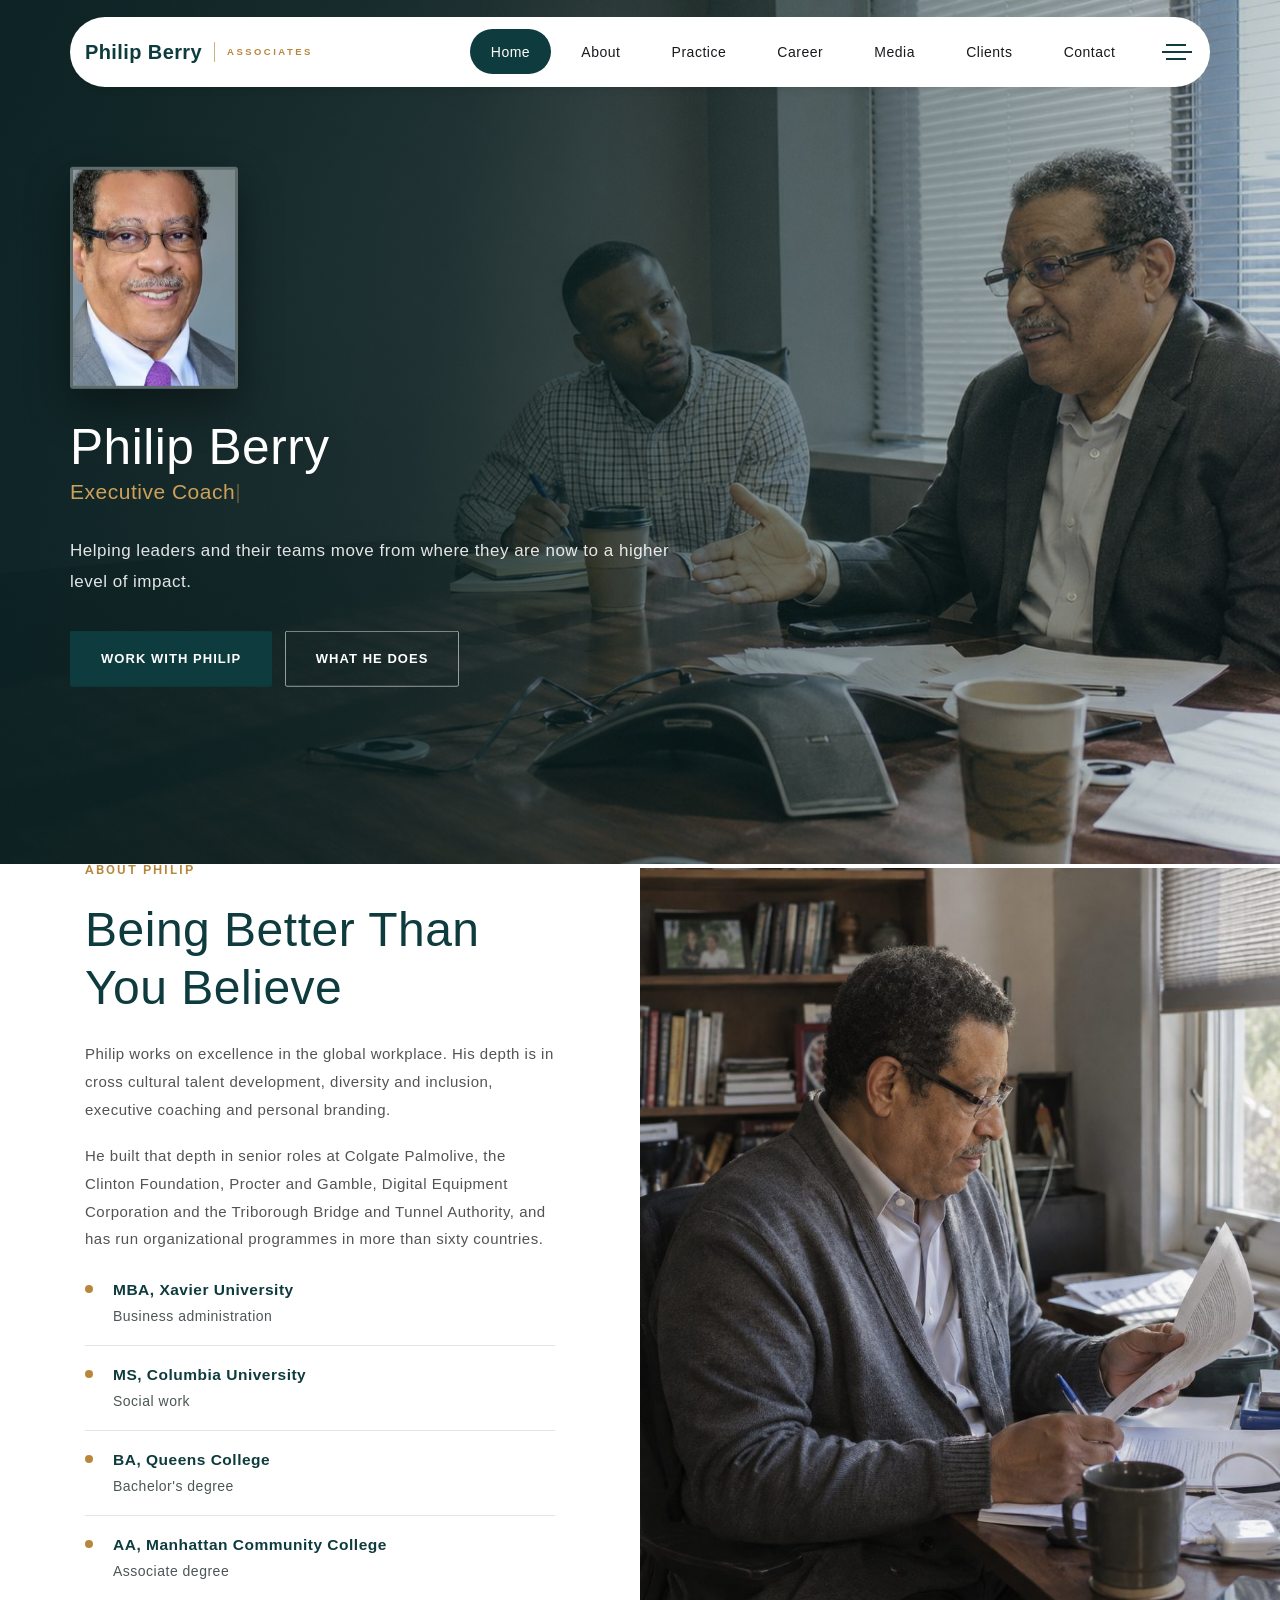
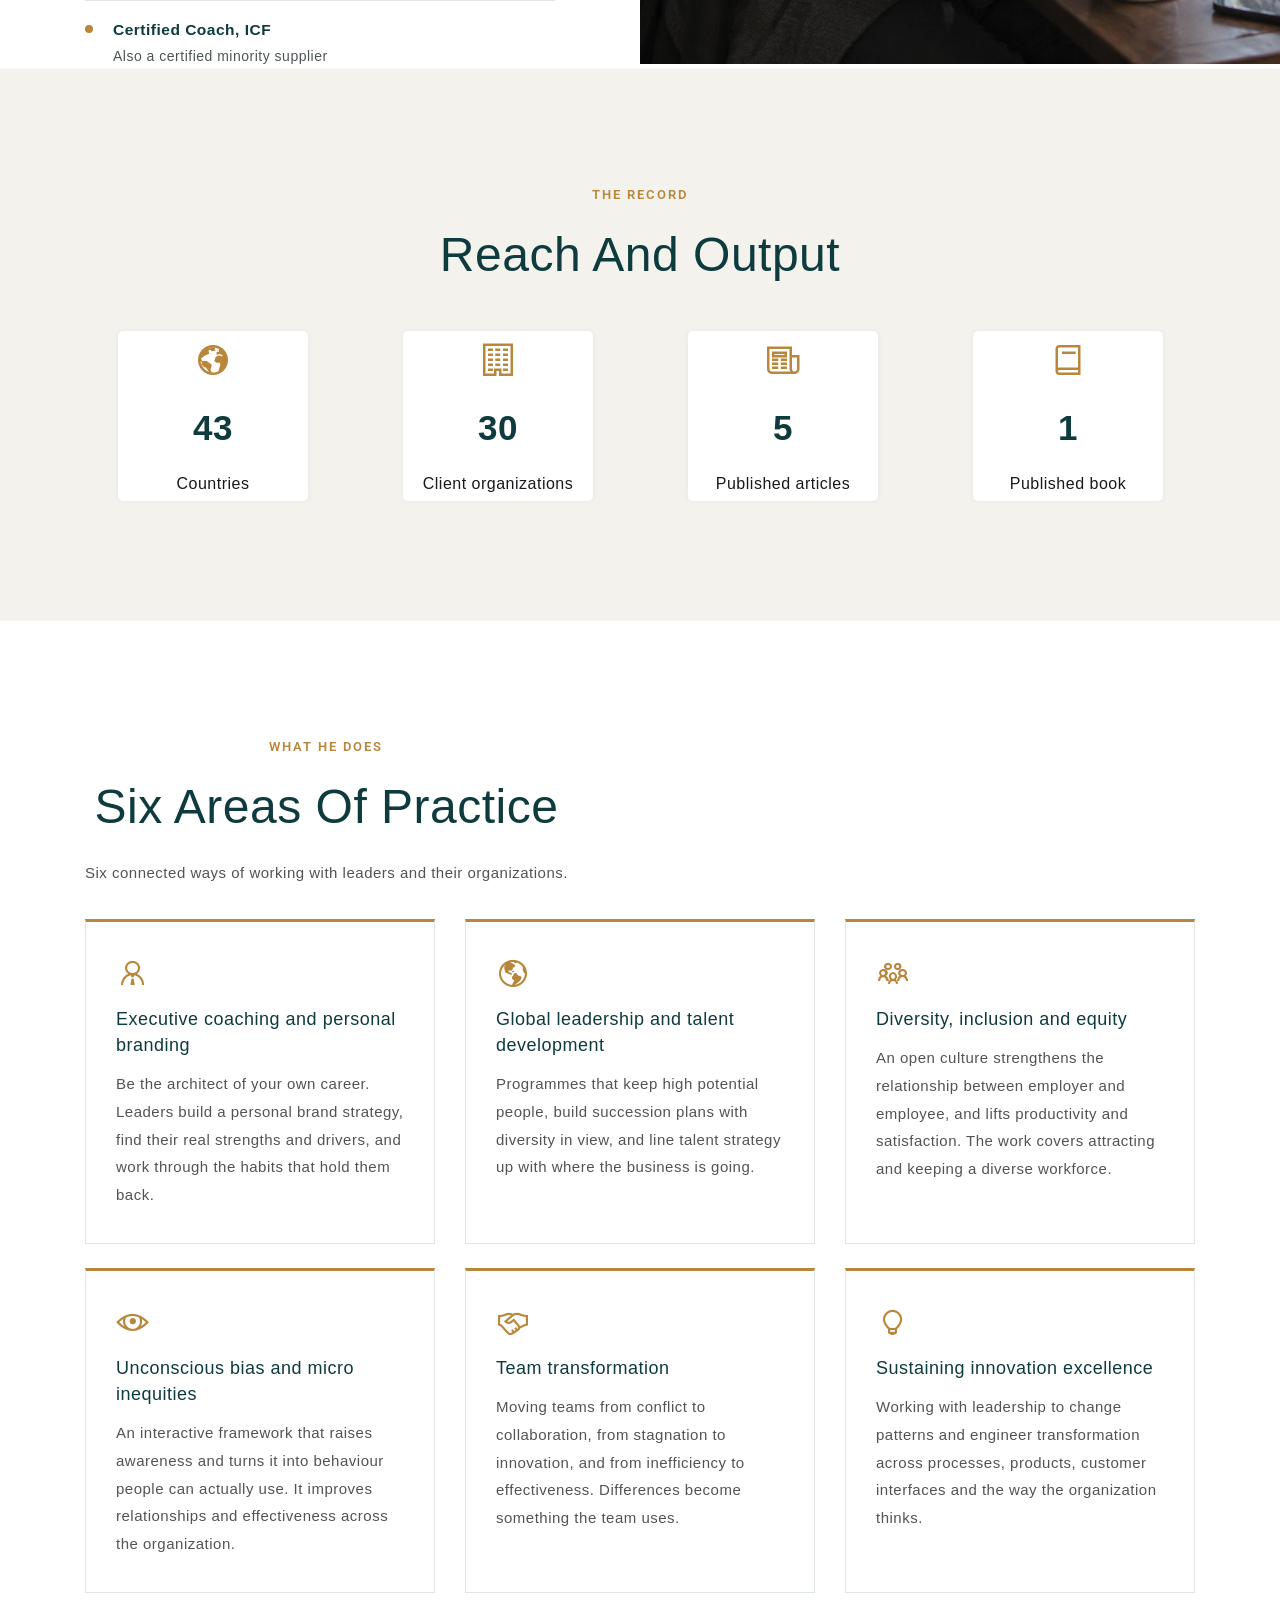
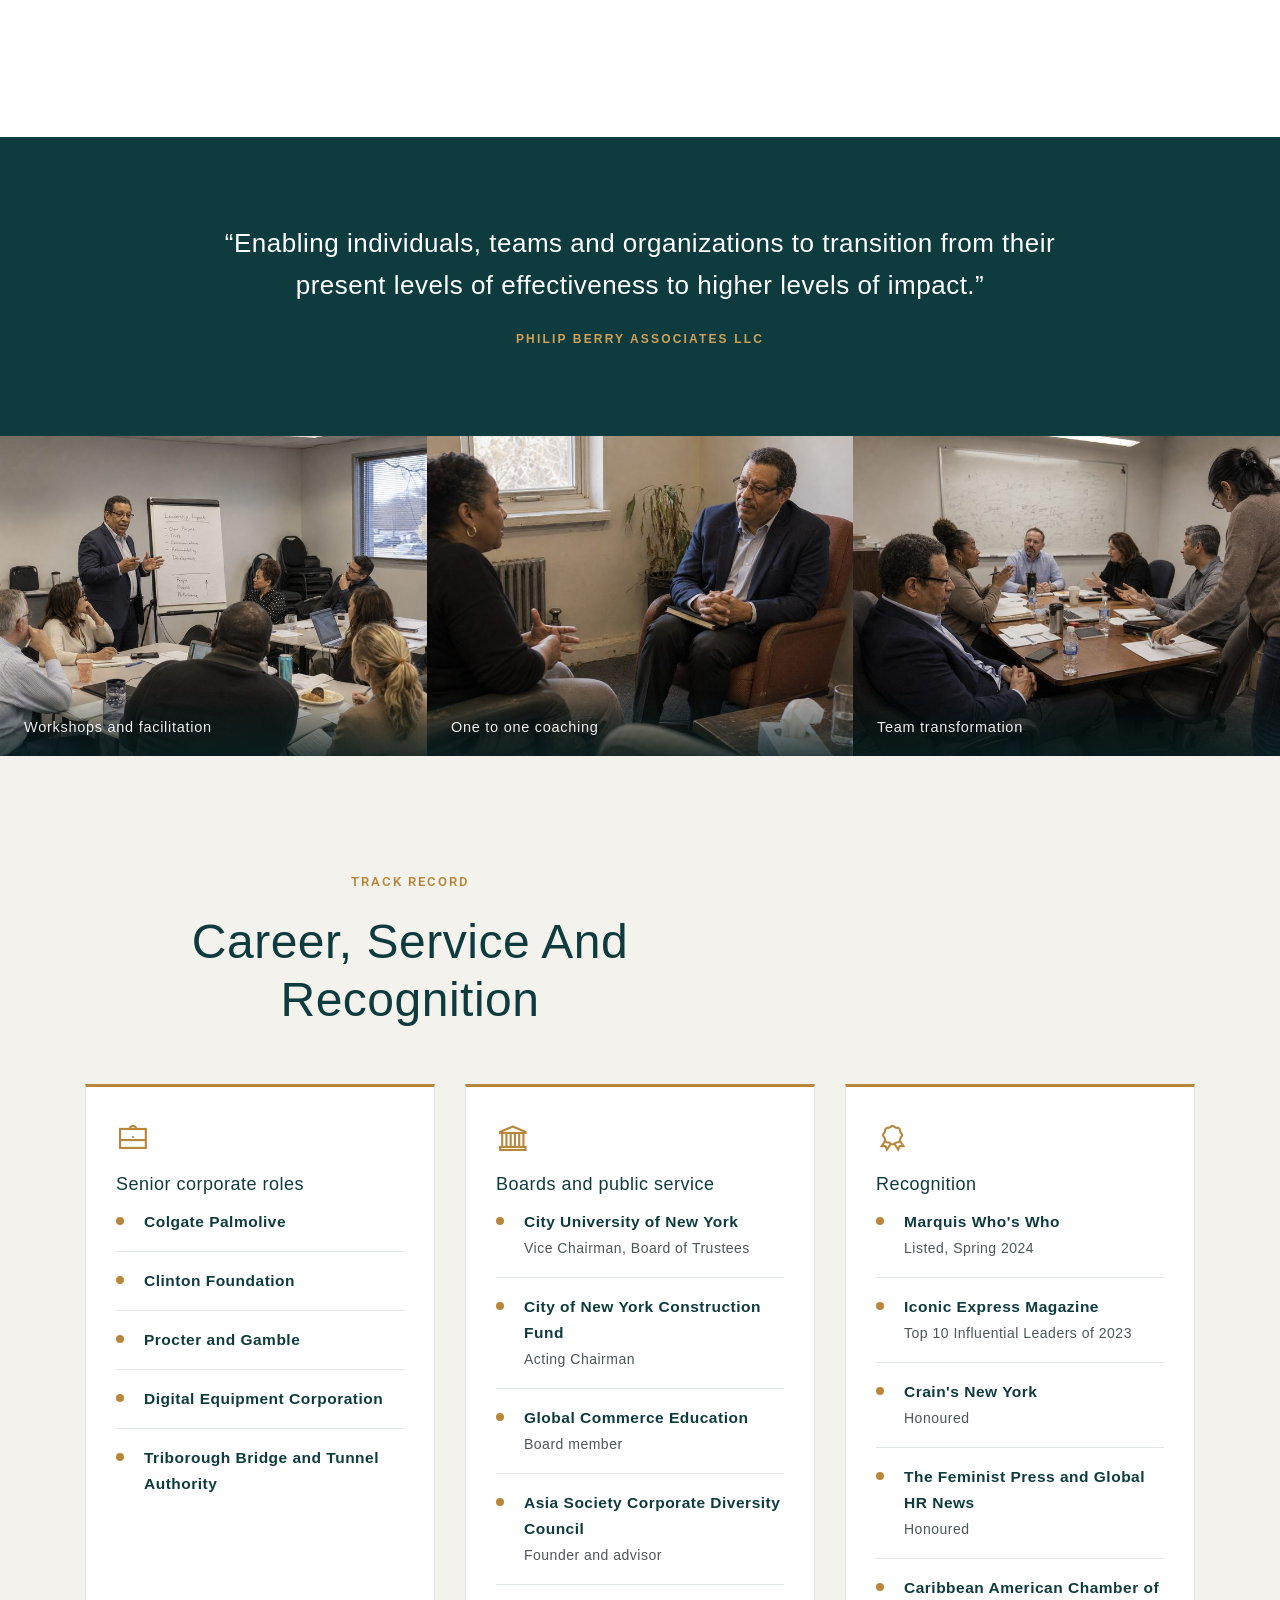
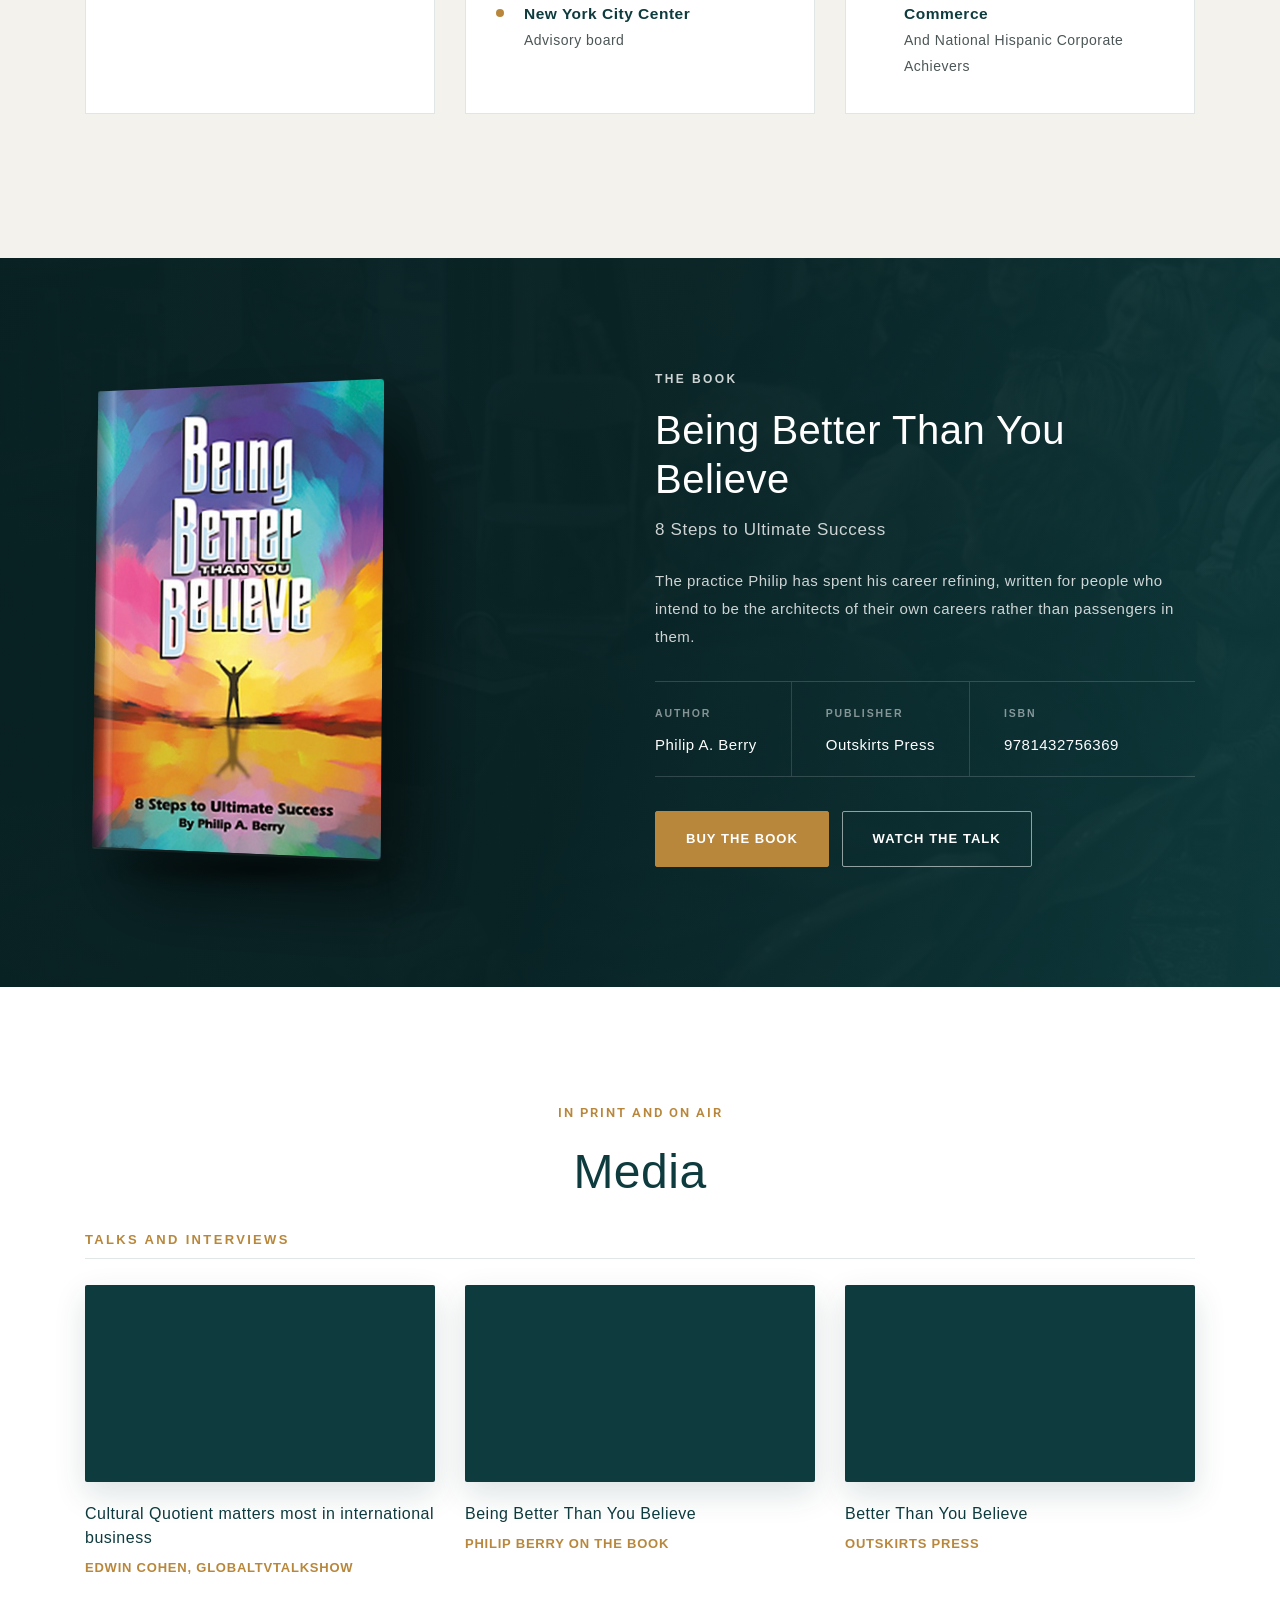
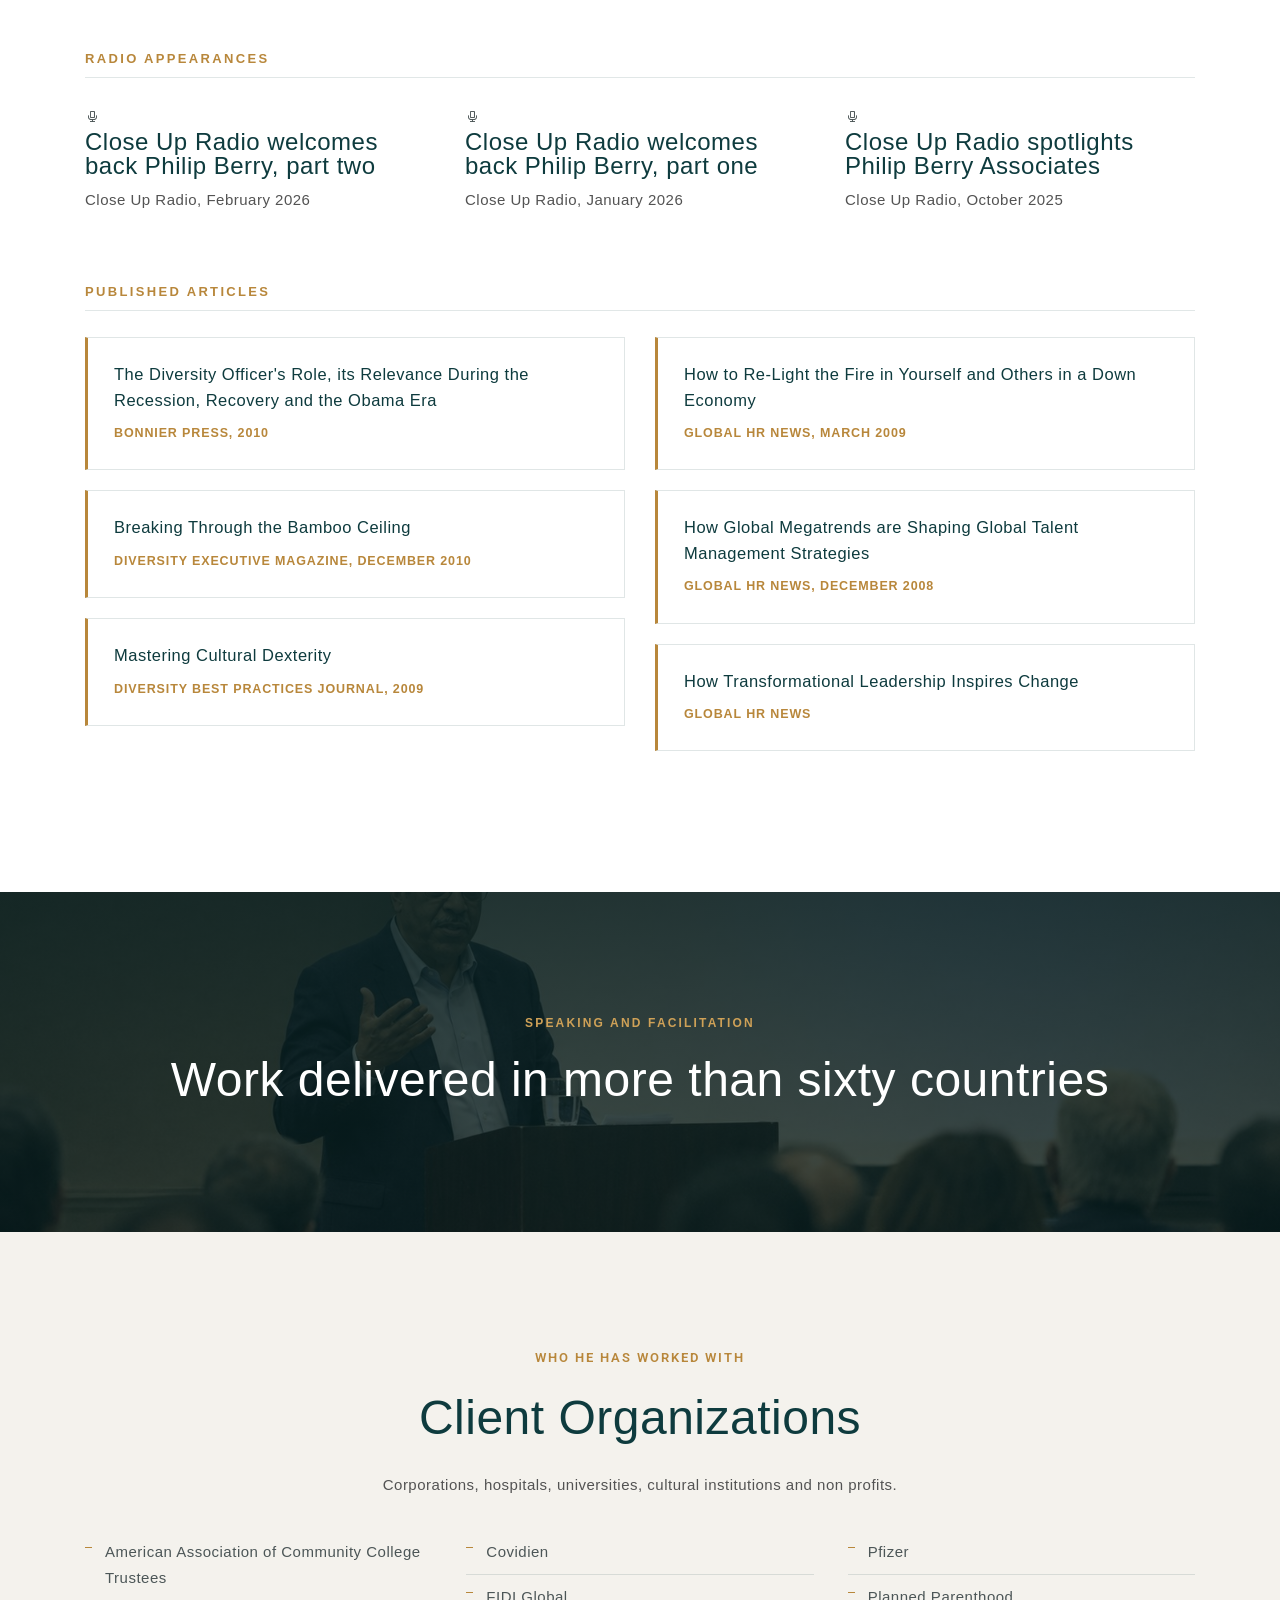
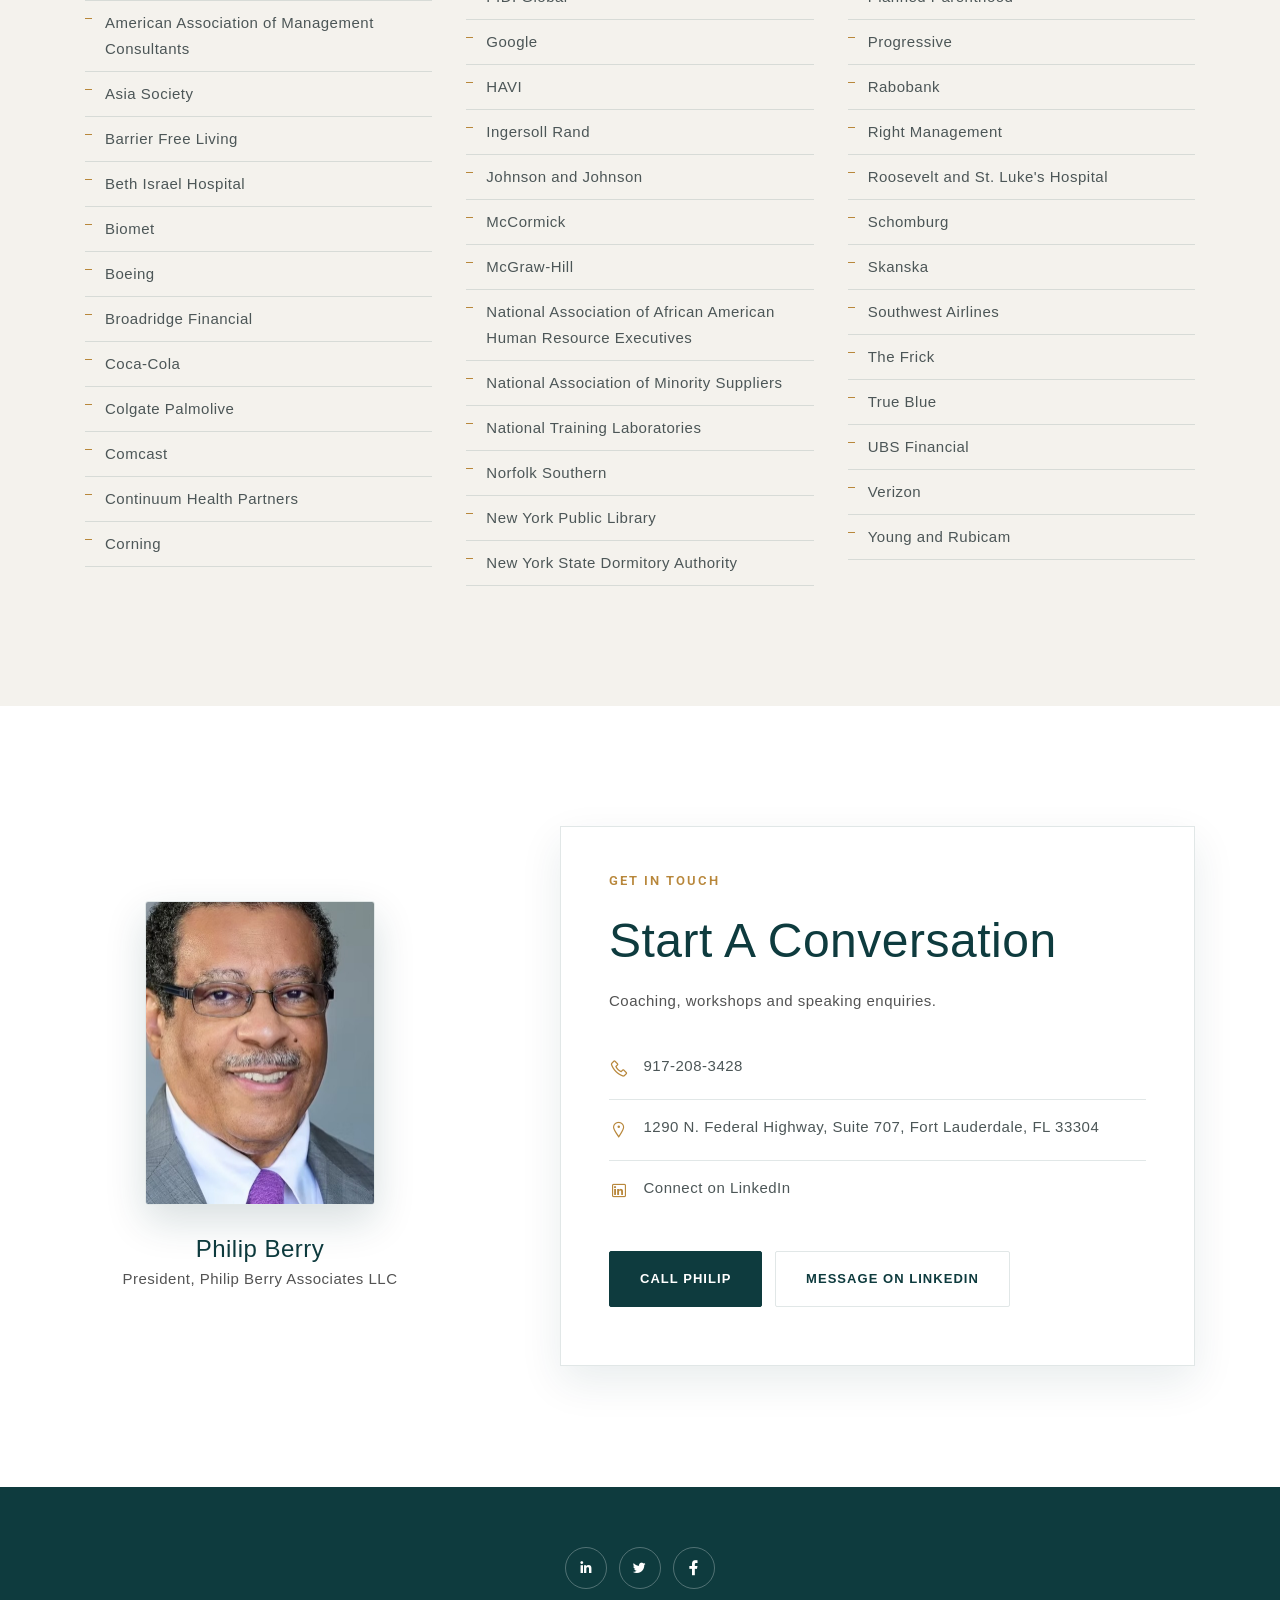
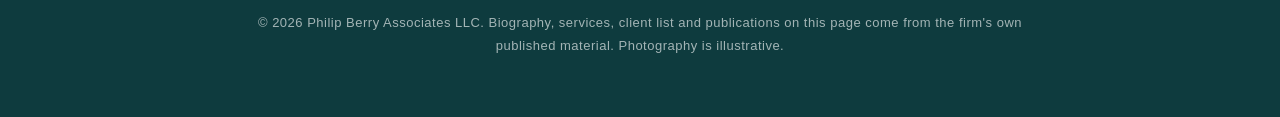
==== commit c5ae18e6: "Add files via upload" ====
--- a/index.html
+++ b/index.html
@@ -454,8 +454,11 @@
                     <li><span>Publisher</span><strong>Outskirts Press</strong></li>
                     <li><span>ISBN</span><strong>9781432756369</strong></li>
                 </ul>
+                <!-- The Outskirts Press link his old site used (webpage?isbn=...) now
+                     redirects to the publisher home page, so it is replaced with the
+                     live Amazon listing, which carries both editions. -->
                 <div data-reveal data-reveal-delay="260">
-                    <a href="https://outskirtspress.com/webpage?isbn=9781432756369" target="_blank" rel="noopener noreferrer" class="pb-btn pb-btn-gold">Buy the book</a>
+                    <a href="https://www.amazon.com/dp/B004EEON4M" target="_blank" rel="noopener noreferrer" class="pb-btn pb-btn-gold">Buy the book</a>
                     <a href="#media" class="scroll pb-btn pb-btn-ghost">Watch the talk</a>
                 </div>
             </div>
@@ -508,31 +511,32 @@
             </div>
         </div>
 
-        <h3 class="pb-subhead" data-reveal>Podcasts</h3>
+        <!-- The podcast.show episode URLs his old site used are dead: the whole
+             3830099.podcast.show host no longer resolves. The appearances are real
+             and stay listed as credentials, but with no link behind them. Restore
+             the links here if Close Up Radio republishes the episodes. -->
+        <h3 class="pb-subhead" data-reveal>Radio appearances</h3>
         <div class="row mb-5">
             <div class="col-lg-4 col-md-6 mb-4" data-reveal>
-                <a class="pb-link-card" href="https://podcast.show/3830099/episode/152454356/" target="_blank" rel="noopener noreferrer">
+                <div class="pb-fact-card">
                     <i class="las la-microphone" aria-hidden="true"></i>
                     <h4>Close Up Radio welcomes back Philip Berry, part two</h4>
                     <p>Close Up Radio, February 2026</p>
-                    <span class="pb-link-go">Listen <i class="las la-arrow-right" aria-hidden="true"></i></span>
-                </a>
+                </div>
             </div>
             <div class="col-lg-4 col-md-6 mb-4" data-reveal data-reveal-delay="90">
-                <a class="pb-link-card" href="https://podcast.show/3830099/episode/151743250/" target="_blank" rel="noopener noreferrer">
+                <div class="pb-fact-card">
                     <i class="las la-microphone" aria-hidden="true"></i>
                     <h4>Close Up Radio welcomes back Philip Berry, part one</h4>
                     <p>Close Up Radio, January 2026</p>
-                    <span class="pb-link-go">Listen <i class="las la-arrow-right" aria-hidden="true"></i></span>
-                </a>
+                </div>
             </div>
             <div class="col-lg-4 col-md-6 mb-4" data-reveal data-reveal-delay="180">
-                <a class="pb-link-card" href="https://podcast.show/3830099/episode/149487474/" target="_blank" rel="noopener noreferrer">
+                <div class="pb-fact-card">
                     <i class="las la-microphone" aria-hidden="true"></i>
                     <h4>Close Up Radio spotlights Philip Berry Associates</h4>
                     <p>Close Up Radio, October 2025</p>
-                    <span class="pb-link-go">Listen <i class="las la-arrow-right" aria-hidden="true"></i></span>
-                </a>
+                </div>
             </div>
         </div>
 
--- a/pb/css/custom.css
+++ b/pb/css/custom.css
@@ -1,75 +1,139 @@
 /* ============================================================
-   Philip Berry Associates — custom palette and layout overrides
-   Built on MegaOne "Personal Profile" demo.
-   Brand: deep teal + brass.  Template accent (#dc3545) retired.
+   Philip Berry Associates
+   Built on the MegaOne "Personal Profile" demo.
+   Brand: deep teal and brass. Template accent (#dc3545) retired.
    ============================================================ */
 
 :root{
-  --pb-brand:#0E3B3E;      /* deep teal   */
-  --pb-brand-2:#14504F;    /* teal hover  */
-  --pb-accent:#B8873B;     /* brass       */
-  --pb-accent-2:#CFA157;   /* brass light */
-  --pb-ink:#141B1C;        /* body text   */
-  --pb-soft:#F4F2ED;       /* warm paper  */
+  --pb-brand:#0E3B3E;
+  --pb-brand-2:#14504F;
+  --pb-accent:#B8873B;
+  --pb-accent-2:#CFA157;
+  --pb-ink:#141B1C;
+  --pb-body:#4C5657;
+  --pb-soft:#F4F2ED;
   --pb-line:rgba(14,59,62,.12);
-}
+  --pb-ease:cubic-bezier(.22,.61,.36,1);
+}
+
+/* the template already animates nav clicks with jQuery, so CSS smooth scroll
+   is left off to avoid the two fighting each other */
 
 /* ---------- retire the template's red accent ---------- */
 .color-summer-sky{ color:var(--pb-accent) !important; }
 .bg-summer-sky{ background-color:var(--pb-brand) !important; }
-.btn-summer-sky{ border-color:var(--pb-brand) !important; background-color:var(--pb-brand) !important; color:#fff !important; }
-.btn-summer-sky:hover,.btn-summer-sky:focus{ border-color:var(--pb-accent) !important; background-color:var(--pb-accent) !important; }
-.btn-hvr-summer-sky .btn-hvr-effect{ background-color:var(--pb-accent) !important; }
 .bg-light-gray{ background-color:var(--pb-soft) !important; }
-.progress-bar.bg-summer-sky{ background-color:var(--pb-accent) !important; }
-
-body{ color:var(--pb-ink); }
-h1,h2,h3,h4,h5,h6{ color:var(--pb-brand); }
-.main-title h5{ color:var(--pb-accent) !important; letter-spacing:.14em; text-transform:uppercase; font-weight:600; }
-.main-title h2{ color:var(--pb-brand) !important; }
+
+body{ color:var(--pb-body); font-family:'Montserrat',sans-serif; }
+h1,h2,h3,h4,h5,h6{ color:var(--pb-brand); font-family:'Montserrat',sans-serif; }
+p{ line-height:1.85; }
+a{ transition:color .28s var(--pb-ease); }
+
+.main-title h5{
+  color:var(--pb-accent) !important; letter-spacing:.16em;
+  text-transform:uppercase; font-weight:600; font-size:12.5px;
+}
+.main-title h2{ color:var(--pb-brand) !important; font-weight:400; }
+/* the template zeroes paragraph margins inside .main-title, which runs
+   consecutive paragraphs together */
+.main-title p{ margin-bottom:1.2rem !important; }
+.main-title p:last-child{ margin-bottom:0 !important; }
 .color-black{ color:var(--pb-brand) !important; }
 
-/* ---------- header / monogram ---------- */
-.pb-mark{
-  font-family:'Montserrat',sans-serif; font-weight:700; font-size:26px;
-  letter-spacing:.18em; text-indent:.18em; color:var(--pb-brand);
-  line-height:1; display:inline-block; text-decoration:none;
-}
-.pb-mark span{ color:var(--pb-accent); }
-.pb-mark small{
-  display:block; font-size:9px; letter-spacing:.30em; text-indent:.30em;
-  font-weight:600; color:rgba(20,27,28,.55); margin-top:6px; text-transform:uppercase;
-}
-.navbar-top-default .nav-link{ text-transform:capitalize; font-weight:500; }
+/* ---------- reveal animation ---------- */
+[data-reveal]{
+  opacity:0; transform:translate3d(0,26px,0);
+  transition:opacity .85s var(--pb-ease), transform .85s var(--pb-ease);
+  will-change:opacity, transform;
+}
+[data-reveal].is-in{ opacity:1; transform:none; }
+
+/* ---------- header ---------- */
+.navbar-top-default{ transition:background .4s var(--pb-ease), box-shadow .4s var(--pb-ease); }
+.box-nav .container{ transition:height .35s var(--pb-ease), background .35s var(--pb-ease); }
+
+/* Sticky state: the template collapses the nav container to height 0 and makes
+   it transparent, which drops the links onto the page content and wraps the
+   wordmark. Restore a solid bar instead. */
+.navbar-top-default.fixed-menu{
+  background:#fff !important;
+  box-shadow:0 4px 24px rgba(14,59,62,.12);
+}
+.box-nav.fixed-menu .container{
+  height:auto !important; background:transparent !important;
+  padding-top:12px; padding-bottom:12px; box-shadow:none !important;
+}
+.navbar-top-default.fixed-menu .navbar-nav .nav-link{ color:var(--pb-ink) !important; }
+.navbar-top-default.fixed-menu .navbar-nav .nav-link.active{ color:#fff !important; }
+.fixed-menu .pb-logo-name{ color:var(--pb-brand) !important; }
+
+.pb-logo{
+  display:inline-flex; align-items:center; text-decoration:none;
+  padding:0; line-height:1; white-space:nowrap; flex:0 0 auto;
+}
+.pb-logo span{ white-space:nowrap; }
+.pb-logo-name{
+  font-size:20px; font-weight:600; letter-spacing:.02em;
+  color:var(--pb-brand); white-space:nowrap;
+  transition:color .3s var(--pb-ease);
+}
+.pb-logo-rule{
+  width:1px; height:20px; background:var(--pb-accent);
+  margin:0 12px; opacity:.65; flex:0 0 auto;
+}
+.pb-logo-sub{
+  font-size:9.5px; font-weight:600; letter-spacing:.26em;
+  text-transform:uppercase; color:var(--pb-accent); white-space:nowrap;
+}
+.pb-logo:hover .pb-logo-name{ color:var(--pb-accent); }
+
+.navbar-top-default .navbar-nav .nav-link{
+  font-family:'Montserrat',sans-serif; font-size:14px; font-weight:500;
+  text-transform:none; transition:color .28s var(--pb-ease), background .28s var(--pb-ease);
+}
 .navbar-top-default .nav-link:hover{ color:var(--pb-accent) !important; }
 .nav-radius .navbar-nav .nav-item .nav-link.active,
 .nav-radius .navbar-nav .nav-item .nav-link.active:hover{
   background:var(--pb-brand) !important; color:#fff !important;
 }
 .fixed-menu.navbar-top-default .navbar-nav .nav-link:hover{ color:var(--pb-accent) !important; }
-.main-title p{ margin-bottom:1rem; }
-.main-title p:last-child{ margin-bottom:0; }
-
-/* hamburger: strip the browser default button chrome */
+
 #sidemenu_toggle{ -webkit-appearance:none; appearance:none; background:transparent !important; border:0 !important; }
-#sidemenu_toggle .menu-lines span{ background-color:var(--pb-brand) !important; height:2px; }
+#sidemenu_toggle .menu-lines span{ background-color:var(--pb-brand) !important; height:2px; transition:all .3s var(--pb-ease); }
 #sidemenu_toggle:hover .menu-lines span{ background-color:var(--pb-accent) !important; }
 .side-menu{ background:var(--pb-brand) !important; }
 .side-menu .nav-link{ color:#fff !important; }
 .side-menu .nav-link:hover,.side-menu .nav-link.active{ color:var(--pb-accent-2) !important; }
 
+/* ---------- buttons ---------- */
+.pb-btn{
+  display:inline-block; padding:14px 30px; margin:0 8px 10px 0;
+  font-size:13px; font-weight:600; letter-spacing:.08em; text-transform:uppercase;
+  border-radius:2px; border:1px solid transparent; text-decoration:none;
+  transition:background .32s var(--pb-ease), color .32s var(--pb-ease),
+             border-color .32s var(--pb-ease), transform .32s var(--pb-ease),
+             box-shadow .32s var(--pb-ease);
+}
+.pb-btn:hover{ transform:translateY(-2px); text-decoration:none; }
+.pb-btn-solid{ background:var(--pb-brand); color:#fff !important; border-color:var(--pb-brand); }
+.pb-btn-solid:hover{ background:var(--pb-accent); border-color:var(--pb-accent); box-shadow:0 10px 26px rgba(184,135,59,.32); }
+.pb-btn-ghost{ background:transparent; color:#fff !important; border-color:rgba(255,255,255,.55); }
+.pb-btn-ghost:hover{ background:#fff; color:var(--pb-brand) !important; border-color:#fff; }
+.pb-btn-dark{ color:var(--pb-brand) !important; border-color:var(--pb-line); }
+.pb-btn-dark:hover{ background:var(--pb-brand); color:#fff !important; border-color:var(--pb-brand); }
+
 /* ---------- hero ---------- */
 .bg-img-1{ background:url("../img/hero.jpg") no-repeat center center !important; background-size:cover !important; }
 #home .bg-overlay.bg-gradient{
-  background:linear-gradient(100deg, rgba(8,32,34,.93) 0%, rgba(8,32,34,.80) 34%, rgba(10,40,42,.42) 66%, rgba(14,59,62,.14) 100%) !important;
+  background:linear-gradient(100deg, rgba(8,32,34,.94) 0%, rgba(8,32,34,.82) 34%,
+             rgba(10,40,42,.44) 66%, rgba(14,59,62,.14) 100%) !important;
 }
 #home .not-fullscreen{ padding:200px 0 150px; }
-#home .personal-box h1{ font-size:3rem; margin-top:26px; }
-#home .personal-box h3{ color:var(--pb-accent-2) !important; font-size:22px; min-height:34px; margin-top:.5rem; }
-
-/* hero copy sits in the clear left third of the photograph */
-/* .center-col is absolutely positioned with left:0, so auto margins alone
-   will not centre it — left/right must both be pinned. */
+#home .personal-box h1{ font-size:3.1rem; margin-top:26px; letter-spacing:.01em; }
+#home .personal-box h3{ color:var(--pb-accent-2) !important; font-size:21px; min-height:34px; margin-top:.5rem; font-weight:400; }
+
+/* .center-col is absolutely positioned with left:0, so auto margins will not
+   centre it. Pad it to match the nav container instead. */
 .pb-hero-inner{
   text-align:center;
   left:0 !important; right:0 !important;
@@ -82,11 +146,15 @@
   .pb-hero-inner .personal-box{ max-width:600px; }
   .pb-hero-inner .pb-hero-strap{ margin-left:0; }
 }
-/* the client's only real photograph is a tight magazine crop with no headroom,
-   so it is presented as a portrait card rather than a circle */
+.pb-hero-strap{ color:rgba(255,255,255,.88); max-width:600px; margin:20px auto 0; font-size:17px; }
+.pb-hero-cta{ margin-top:34px; }
+
+/* the only real photograph is a tight magazine crop with no headroom,
+   so it is shown as a portrait card rather than a circle */
 .myphoto{
-  border-radius:4px !important; width:168px !important; height:222px !important;
+  border-radius:3px !important; width:168px !important; height:222px !important;
   border:3px solid rgba(255,255,255,.32); box-shadow:0 18px 44px rgba(0,0,0,.42);
+  overflow:hidden;
 }
 .myphoto:before{ display:none !important; content:none !important; }
 .myphoto img{ width:100%; height:100%; object-fit:cover; object-position:center top; }
@@ -94,81 +162,182 @@
   width:230px !important; height:304px !important;
   border:1px solid var(--pb-line); box-shadow:0 16px 40px rgba(14,59,62,.16);
 }
-.pb-hero-strap{
-  color:rgba(255,255,255,.86); max-width:660px; margin:20px auto 0;
-  font-size:17px; line-height:1.8;
-}
-.pb-hero-cta{ margin-top:34px; }
-.pb-hero-cta a{ margin:0 8px 10px; }
-
-/* ---------- generic card ---------- */
+
+/* ---------- about ---------- */
+.pb-about-img{ overflow:hidden; }
+.pb-about-img img{ transition:transform 1.1s var(--pb-ease); }
+.pb-about-img:hover img{ transform:scale(1.04); }
+
+/* ---------- cards ---------- */
 .pb-card{
   background:#fff; border:1px solid var(--pb-line); border-top:3px solid var(--pb-accent);
-  padding:34px 30px; height:100%; transition:.3s ease;
-}
-.pb-card:hover{ box-shadow:0 16px 40px rgba(14,59,62,.13); transform:translateY(-4px); }
-.pb-card i{ font-size:34px; color:var(--pb-accent); display:block; margin-bottom:16px; }
-.pb-card h4{ font-size:19px; margin-bottom:12px; color:var(--pb-brand); }
-.pb-card p{ font-size:15px; line-height:1.8; margin-bottom:0; color:#4a5556; }
+  padding:34px 30px; height:100%;
+  transition:box-shadow .45s var(--pb-ease), transform .45s var(--pb-ease);
+}
+.pb-card:hover{ box-shadow:0 18px 44px rgba(14,59,62,.14); transform:translateY(-6px); }
+.pb-card i{ font-size:34px; color:var(--pb-accent); display:block; margin-bottom:16px; transition:transform .45s var(--pb-ease); }
+.pb-card:hover i{ transform:translateY(-3px); }
+.pb-card h4{ font-size:18px; margin-bottom:12px; color:var(--pb-brand); line-height:1.45; }
+.pb-card p{ font-size:15px; margin-bottom:0; }
+
+#practice .row > [class*="col-"], #career .row > [class*="col-"]{ display:flex; }
+#practice .pb-card, #career .pb-card{ display:flex; flex-direction:column; width:100%; }
 
 /* ---------- stats ---------- */
 .stats .serial-box i{ color:var(--pb-accent) !important; }
 .stats .serial-box p{ color:var(--pb-brand) !important; font-weight:600; }
 
-/* ---------- credentials list (replaces the demo progress bars) ---------- */
+/* ---------- credentials list ---------- */
 .pb-cred{ list-style:none; padding:0; margin:0; }
 .pb-cred li{
-  position:relative; padding:0 0 18px 30px; margin-bottom:18px;
+  position:relative; padding:0 0 16px 28px; margin-bottom:16px;
   border-bottom:1px solid var(--pb-line);
 }
 .pb-cred li:last-child{ border-bottom:0; margin-bottom:0; padding-bottom:0; }
 .pb-cred li::before{
-  content:""; position:absolute; left:0; top:9px; width:9px; height:9px;
+  content:""; position:absolute; left:0; top:8px; width:8px; height:8px;
   background:var(--pb-accent); border-radius:50%;
 }
-.pb-cred strong{ display:block; color:var(--pb-brand); font-size:16px; margin-bottom:3px; }
-.pb-cred span{ font-size:14.5px; color:#5a6465; }
+.pb-cred strong{ display:block; color:var(--pb-brand); font-size:15.5px; font-weight:600; }
+.pb-cred span{ font-size:14px; color:var(--pb-body); }
 
 /* ---------- quote band ---------- */
-.pb-quote{ background:var(--pb-brand); padding:82px 0; }
+.pb-quote{ background:var(--pb-brand); padding:86px 0; }
 .pb-quote blockquote{
-  color:#fff; font-size:26px; line-height:1.65; font-weight:300;
+  color:#fff; font-size:26px; line-height:1.6; font-weight:300;
   max-width:900px; margin:0 auto; text-align:center; border:0;
 }
-.pb-quote .pb-attrib{ color:var(--pb-accent-2); letter-spacing:.16em; text-transform:uppercase; font-size:12.5px; margin-top:22px; }
+.pb-quote .pb-attrib{
+  color:var(--pb-accent-2); letter-spacing:.18em; text-transform:uppercase;
+  font-size:12px; margin-top:22px; font-weight:600;
+}
+
+/* ---------- gallery ---------- */
+.pb-shot{ position:relative; overflow:hidden; }
+.pb-shot img{ width:100%; height:100%; object-fit:cover; display:block; transition:transform .9s var(--pb-ease); }
+.pb-shot:hover img{ transform:scale(1.06); }
+.pb-shot figcaption{
+  position:absolute; left:0; right:0; bottom:0; padding:22px 24px;
+  background:linear-gradient(to top, rgba(8,32,34,.92), rgba(8,32,34,0));
+  color:#fff; font-size:14.5px; letter-spacing:.05em;
+  transform:translateY(6px); opacity:.92;
+  transition:transform .5s var(--pb-ease), opacity .5s var(--pb-ease);
+}
+.pb-shot:hover figcaption{ transform:none; opacity:1; }
+
+/* ---------- book feature band ---------- */
+.pb-book{ position:relative; background:var(--pb-brand); overflow:hidden; padding:110px 0; }
+.pb-book-bg{
+  position:absolute; inset:0; background-size:cover; background-position:center;
+  opacity:.22; filter:grayscale(30%);
+}
+.pb-book::after{
+  content:""; position:absolute; inset:0;
+  background:linear-gradient(105deg, rgba(8,32,34,.96) 0%, rgba(8,32,34,.88) 45%, rgba(14,59,62,.72) 100%);
+}
+.pb-book .container{ position:relative; z-index:2; }
+
+/* 3D cover treatment */
+.pb-book-3d{ perspective:1600px; display:inline-block; position:relative; }
+.pb-book-object{
+  position:relative; display:inline-block; transform:rotateY(-17deg) rotateX(2deg);
+  transform-style:preserve-3d; transition:transform .9s var(--pb-ease);
+  box-shadow:34px 40px 70px rgba(0,0,0,.55), 0 2px 0 rgba(255,255,255,.10);
+  border-radius:2px 4px 4px 2px;
+}
+.pb-book-3d:hover .pb-book-object{ transform:rotateY(-9deg) rotateX(1deg) translateY(-6px); }
+.pb-book-object img{
+  display:block; width:300px; height:auto; border-radius:2px 4px 4px 2px;
+}
+/* spine shading down the left edge */
+.pb-book-spine{
+  position:absolute; top:0; bottom:0; left:0; width:22px; border-radius:2px 0 0 2px;
+  background:linear-gradient(90deg, rgba(0,0,0,.52) 0%, rgba(0,0,0,.20) 42%, rgba(255,255,255,.16) 78%, rgba(0,0,0,.06) 100%);
+}
+/* soft sheen across the face */
+.pb-book-gloss{
+  position:absolute; inset:0; border-radius:2px 4px 4px 2px; pointer-events:none;
+  background:linear-gradient(112deg, rgba(255,255,255,.20) 0%, rgba(255,255,255,.04) 32%, rgba(255,255,255,0) 58%);
+}
+.pb-book-shadow{
+  position:absolute; left:8%; right:-6%; bottom:-26px; height:34px; z-index:-1;
+  background:radial-gradient(ellipse at center, rgba(0,0,0,.55) 0%, rgba(0,0,0,0) 72%);
+  filter:blur(5px);
+}
+
+.pb-book-copy h2{ color:#fff !important; font-weight:300; font-size:2.5rem; line-height:1.22; margin-bottom:10px; }
+.pb-book-eyebrow{
+  color:var(--pb-accent-2); letter-spacing:.2em; text-transform:uppercase;
+  font-size:12px; font-weight:600; margin-bottom:16px;
+}
+.pb-book-sub{
+  color:var(--pb-accent-2); font-size:17px; letter-spacing:.04em;
+  margin-bottom:22px; font-weight:500;
+}
+.pb-book-copy p{ color:rgba(255,255,255,.80); }
+.pb-book-facts{
+  list-style:none; padding:0; margin:30px 0 34px;
+  display:flex; flex-wrap:wrap; gap:0;
+  border-top:1px solid rgba(255,255,255,.16); border-bottom:1px solid rgba(255,255,255,.16);
+}
+.pb-book-facts li{ padding:18px 34px 18px 0; margin-right:34px; border-right:1px solid rgba(255,255,255,.14); }
+.pb-book-facts li:last-child{ border-right:0; margin-right:0; padding-right:0; }
+.pb-book-facts span{
+  display:block; font-size:10.5px; letter-spacing:.18em; text-transform:uppercase;
+  color:rgba(255,255,255,.50); margin-bottom:6px; font-weight:600;
+}
+.pb-book-facts strong{ color:#fff; font-size:15px; font-weight:500; }
+.pb-btn-gold{ background:var(--pb-accent); color:#fff !important; border-color:var(--pb-accent); }
+.pb-btn-gold:hover{ background:#fff; color:var(--pb-brand) !important; border-color:#fff; box-shadow:0 10px 26px rgba(0,0,0,.30); }
+
+/* ---------- media ---------- */
+.pb-subhead{
+  font-size:13px; font-weight:600; letter-spacing:.18em; text-transform:uppercase;
+  color:var(--pb-accent); margin:0 0 26px; padding-bottom:12px;
+  border-bottom:1px solid var(--pb-line);
+}
+.pb-video-frame{
+  position:relative; padding-top:56.25%; background:var(--pb-brand);
+  overflow:hidden; border-radius:2px; box-shadow:0 12px 32px rgba(14,59,62,.14);
+  transition:box-shadow .45s var(--pb-ease), transform .45s var(--pb-ease);
+}
+.pb-video-frame iframe{ position:absolute; inset:0; width:100%; height:100%; border:0; }
+.pb-video:hover .pb-video-frame{ box-shadow:0 20px 46px rgba(14,59,62,.22); transform:translateY(-4px); }
+.pb-video h4{ font-size:16px; margin:20px 0 6px; line-height:1.5; }
+.pb-video p{ font-size:13px; letter-spacing:.06em; text-transform:uppercase; color:var(--pb-accent); font-weight:600; margin:0; }
+
+.pb-link-card{
+  display:block; height:100%; background:#fff; text-decoration:none;
+  border:1px solid var(--pb-line); border-left:3px solid var(--pb-accent);
+  padding:28px 26px;
+  transition:box-shadow .45s var(--pb-ease), transform .45s var(--pb-ease);
+}
+.pb-link-card:hover{ box-shadow:0 18px 42px rgba(14,59,62,.14); transform:translateY(-5px); text-decoration:none; }
+.pb-link-card i{ font-size:26px; color:var(--pb-accent); display:block; margin-bottom:14px; }
+.pb-link-card h4{ font-size:16px; line-height:1.5; margin-bottom:10px; }
+.pb-link-card p{ font-size:13px; letter-spacing:.05em; text-transform:uppercase; color:var(--pb-body); margin:0 0 16px; }
+.pb-link-go{ font-size:12.5px; font-weight:600; letter-spacing:.1em; text-transform:uppercase; color:var(--pb-brand); }
+.pb-link-go i{ display:inline-block; font-size:15px; margin:0 0 0 6px; vertical-align:-2px; transition:transform .35s var(--pb-ease); }
+.pb-link-card:hover .pb-link-go i{ transform:translateX(5px); }
+
+.pb-pub{
+  background:#fff; border:1px solid var(--pb-line); border-left:3px solid var(--pb-accent);
+  padding:24px 26px; margin-bottom:20px;
+  transition:box-shadow .45s var(--pb-ease), transform .45s var(--pb-ease);
+}
+.pb-pub:hover{ box-shadow:0 14px 34px rgba(14,59,62,.12); transform:translateX(4px); }
+.pb-pub h4{ font-size:16.5px; line-height:1.55; margin-bottom:9px; }
+.pb-pub p{ margin:0; font-size:12.5px; letter-spacing:.07em; text-transform:uppercase; color:var(--pb-accent); font-weight:600; }
 
 /* ---------- client roster ---------- */
 .pb-roster{ list-style:none; padding:0; margin:0; column-gap:34px; }
 .pb-roster li{
   break-inside:avoid; padding:9px 0 9px 20px; position:relative;
-  font-size:15px; color:#3f4a4b; border-bottom:1px solid var(--pb-line);
+  font-size:15px; border-bottom:1px solid var(--pb-line);
 }
 .pb-roster li::before{ content:""; position:absolute; left:0; top:17px; width:7px; height:1px; background:var(--pb-accent); }
 @media(min-width:768px){ .pb-roster{ column-count:2; } }
 @media(min-width:992px){ .pb-roster{ column-count:3; } }
-
-/* ---------- publications ---------- */
-.pb-pub{
-  background:#fff; border:1px solid var(--pb-line); border-left:3px solid var(--pb-accent);
-  padding:26px 28px; margin-bottom:22px; transition:.3s ease;
-}
-.pb-pub:hover{ box-shadow:0 12px 32px rgba(14,59,62,.11); }
-.pb-pub h4{ font-size:17.5px; line-height:1.55; margin-bottom:10px; color:var(--pb-brand); }
-.pb-pub p{ margin:0; font-size:13.5px; letter-spacing:.06em; text-transform:uppercase; color:var(--pb-accent); font-weight:600; }
-
-/* ---------- book band ---------- */
-.pb-book{ background:var(--pb-soft); }
-.pb-book .pb-book-img img{ width:100%; box-shadow:0 22px 50px rgba(14,59,62,.20); }
-
-/* ---------- gallery / practice images ---------- */
-.pb-shot{ position:relative; overflow:hidden; margin-bottom:30px; }
-.pb-shot img{ width:100%; height:100%; object-fit:cover; display:block; transition:transform .6s ease; }
-.pb-shot:hover img{ transform:scale(1.05); }
-.pb-shot figcaption{
-  position:absolute; left:0; right:0; bottom:0; padding:22px 24px;
-  background:linear-gradient(to top, rgba(8,32,34,.90), rgba(8,32,34,0));
-  color:#fff; font-size:15px; letter-spacing:.04em;
-}
 
 /* ---------- parallax band ---------- */
 .parallax1{
@@ -177,40 +346,153 @@
 }
 .parallax1::before{
   content:""; position:absolute; inset:0;
-  background:linear-gradient(180deg, rgba(8,32,34,.86) 0%, rgba(8,32,34,.72) 100%);
+  background:linear-gradient(180deg, rgba(8,32,34,.88) 0%, rgba(8,32,34,.74) 100%);
 }
 .parallax1 .container{ position:relative; z-index:2; }
-.parallax1 h2{ color:#fff !important; }
-.parallax1 .color-summer-sky{ color:var(--pb-accent-2) !important; letter-spacing:.14em; text-transform:uppercase; font-size:13px; }
-
-/* ---------- equal-height card rows ---------- */
-#practice .row > [class*="col-"], #career .row > [class*="col-"]{ display:flex; }
-#practice .pb-card, #career .pb-card{ display:flex; flex-direction:column; width:100%; }
+.pb-band-eyebrow{
+  color:var(--pb-accent-2); letter-spacing:.18em; text-transform:uppercase;
+  font-size:12px; font-weight:600; margin-bottom:14px;
+}
+.pb-band-title{ color:#fff !important; font-weight:300; line-height:1.35; margin:0; }
 
 /* ---------- contact ---------- */
-.contact-box-shadow{ background:#fff; border:1px solid var(--pb-line); box-shadow:0 14px 36px rgba(14,59,62,.08); }
-.contact-info .icon-box i{ color:var(--pb-accent) !important; }
-.contact-info .icon-box a:hover{ color:var(--pb-brand) !important; }
-.pb-contact-photo img{ width:100%; display:block; }
+.contact-box-shadow{ background:#fff; border:1px solid var(--pb-line); box-shadow:0 16px 40px rgba(14,59,62,.09); }
+.pb-contact-list{ list-style:none; padding:0; margin:0 0 30px; }
+.pb-contact-list li{
+  display:flex; align-items:flex-start; gap:14px;
+  padding:14px 0; border-bottom:1px solid var(--pb-line);
+}
+.pb-contact-list li:last-child{ border-bottom:0; }
+.pb-contact-list i{ font-size:20px; color:var(--pb-accent); line-height:1.6; flex:0 0 auto; }
+.pb-contact-list a{ color:var(--pb-body); font-size:15px; }
+.pb-contact-list a:hover{ color:var(--pb-brand); }
+.pb-contact-actions{ margin-top:6px; }
+
+.pb-form input, .pb-form textarea{
+  width:100%; margin-bottom:18px; padding:14px 16px;
+  border:1px solid var(--pb-line); background:#fff; font-size:15px;
+  transition:border-color .3s var(--pb-ease), box-shadow .3s var(--pb-ease);
+}
+.pb-form textarea{ min-height:140px; resize:vertical; }
+.pb-form input:focus, .pb-form textarea:focus{
+  outline:none; border-color:var(--pb-accent);
+  box-shadow:0 0 0 3px rgba(184,135,59,.14);
+}
+
+/* ---------- social ---------- */
+.pb-social{ list-style:none; padding:0; margin:0 0 22px; display:flex; justify-content:center; gap:12px; }
+.pb-social li{ display:inline-block; }
+.pb-social a{
+  display:flex; align-items:center; justify-content:center;
+  width:42px; height:42px; border-radius:50%;
+  border:1px solid rgba(255,255,255,.28); color:#fff;
+  transition:background .32s var(--pb-ease), border-color .32s var(--pb-ease), transform .32s var(--pb-ease);
+}
+.pb-social a:hover{ background:var(--pb-accent); border-color:var(--pb-accent); transform:translateY(-3px); }
+.pb-social i{ font-size:17px; }
+.side-footer .pb-social{ justify-content:flex-start; }
 
 /* ---------- footer ---------- */
-footer.bg-white{ background:var(--pb-brand) !important; }
-footer .copyrights,footer .copyrights a{ color:rgba(255,255,255,.66) !important; }
-footer .footer-icons li a{ color:#fff !important; border-color:rgba(255,255,255,.3) !important; }
-footer .footer-icons li a:hover{ background:var(--pb-accent) !important; border-color:var(--pb-accent) !important; }
-
-/* ---------- go-top: keep it out of normal flow (no trailing gap) ---------- */
-.go-top{ position:fixed !important; right:26px; bottom:26px; z-index:30; margin:0 !important; }
+footer{ background:var(--pb-brand) !important; }
+footer .copyrights{ color:rgba(255,255,255,.62) !important; font-size:13px; line-height:1.8; max-width:820px; margin:0 auto; }
+
+/* ---------- back to top ---------- */
+.go-top{
+  position:fixed !important; right:26px; bottom:26px; z-index:30; margin:0 !important;
+  width:46px; height:46px; border-radius:50%;
+  background:var(--pb-brand); color:#fff !important;
+  display:flex; align-items:center; justify-content:center;
+  opacity:0; visibility:hidden; transform:translateY(10px);
+  transition:opacity .4s var(--pb-ease), transform .4s var(--pb-ease),
+             background .3s var(--pb-ease), visibility .4s;
+}
+.go-top.is-on{ opacity:1; visibility:visible; transform:none; }
+.go-top:hover{ background:var(--pb-accent); }
+.go-top i{ font-size:19px; }
 #contact{ margin-bottom:0 !important; }
 
 /* ---------- responsive ---------- */
+/* ---------- responsive ---------- */
+@media(max-width:1199px){
+  .pb-book-copy h2{ font-size:2.2rem; }
+  .pb-book-object img{ width:270px; }
+}
+
 @media(max-width:991px){
+  section{ padding:70px 0; }
   #home .not-fullscreen{ padding:150px 0 110px; }
-  .pb-quote blockquote{ font-size:21px; }
-}
+  #home .personal-box h1{ font-size:2.4rem; }
+  #home .personal-box h3{ font-size:18px; }
+  .pb-hero-strap{ font-size:16px; }
+  .main-title h2{ font-size:1.9rem; }
+  .pb-quote{ padding:64px 0; }
+  .pb-quote blockquote{ font-size:20px; }
+  .pb-band-title{ font-size:26px; }
+  .pb-book{ padding:70px 0; }
+  .pb-book-copy{ text-align:center; }
+  .pb-book-copy h2{ font-size:2rem; }
+  .pb-book-facts{ justify-content:center; }
+  .pb-book-object{ transform:rotateY(-12deg); }
+  .pb-about-img img{ max-height:520px; object-fit:cover; }
+  .pb-contact-photo{ margin-bottom:36px !important; }
+}
+
+@media(max-width:767px){
+  .pb-book-facts li{ padding:14px 20px 14px 0; margin-right:20px; }
+  .pb-shot img{ max-height:300px; }
+  .pb-video h4{ font-size:15.5px; }
+  .pb-roster li{ font-size:14.5px; }
+}
+
 @media(max-width:575px){
-  .pb-mark{ font-size:21px; }
-  #home .personal-box h2{ font-size:30px; }
-  .pb-quote blockquote{ font-size:18.5px; }
-  .pb-card{ padding:28px 24px; }
-}
+  section{ padding:56px 0; }
+  .pb-logo-name{ font-size:15px; }
+  .pb-logo-rule{ margin:0 8px; height:15px; }
+  .pb-logo-sub{ font-size:7.5px; letter-spacing:.18em; }
+  .box-nav .container{ padding-left:16px; padding-right:16px; }
+
+  #home .not-fullscreen{ padding:130px 0 90px; }
+  #home .personal-box h1{ font-size:1.95rem; margin-top:20px; }
+  #home .personal-box h3{ font-size:16px; min-height:26px; }
+  .pb-hero-strap{ font-size:15.5px; margin-top:16px; }
+  .pb-hero-cta{ margin-top:26px; }
+  .myphoto{ width:132px !important; height:174px !important; }
+
+  .main-title h2{ font-size:1.6rem; line-height:1.3; }
+  .main-title h5{ font-size:11.5px; }
+  /* the template centres text at this breakpoint, which strands the bullets
+     and rules on the left of every list. Components stay left aligned. */
+  .pb-card, .pb-link-card, .pb-pub, .pb-roster, .pb-roster li,
+  .pb-cred, .pb-cred li, .pb-contact-list{ text-align:left; }
+  .pb-card{ padding:26px 22px; }
+  .pb-card i, .pb-link-card i{ margin-left:0; }
+  .pb-btn{
+    padding:14px 22px; font-size:11.5px; margin:0 auto 10px;
+    display:block; max-width:290px; text-align:center;
+  }
+
+  .pb-quote{ padding:52px 0; }
+  .pb-quote blockquote{ font-size:17.5px; }
+  .pb-band-title{ font-size:21px; }
+  .pb-shot figcaption{ padding:16px 18px; font-size:13.5px; }
+
+  .pb-book{ padding:56px 0; }
+  .pb-book-object img{ width:200px; }
+  .pb-book-object{ transform:rotateY(-8deg); box-shadow:20px 24px 44px rgba(0,0,0,.5); }
+  .pb-book-copy h2{ font-size:1.65rem; }
+  .pb-book-sub{ font-size:15px; }
+  .pb-book-facts{ display:block; margin:24px 0 28px; }
+  .pb-book-facts li{ padding:13px 0; margin:0; border-right:0; border-bottom:1px solid rgba(255,255,255,.12); }
+  .pb-book-facts li:last-child{ border-bottom:0; }
+
+  .pb-subhead{ font-size:11.5px; letter-spacing:.14em; }
+  .pb-pub{ padding:20px 20px; }
+  .pb-pub h4{ font-size:15.5px; }
+  .pb-link-card{ padding:24px 20px; }
+  .pb-contact-list a{ font-size:14px; }
+  .pb-contact-list li{ gap:11px; }
+  .contact-box-shadow{ padding:26px 20px !important; }
+  .pb-contact-photo .myphoto{ width:186px !important; height:246px !important; }
+  footer .copyrights{ font-size:12px; }
+  .go-top{ right:16px; bottom:16px; width:42px; height:42px; }
+}
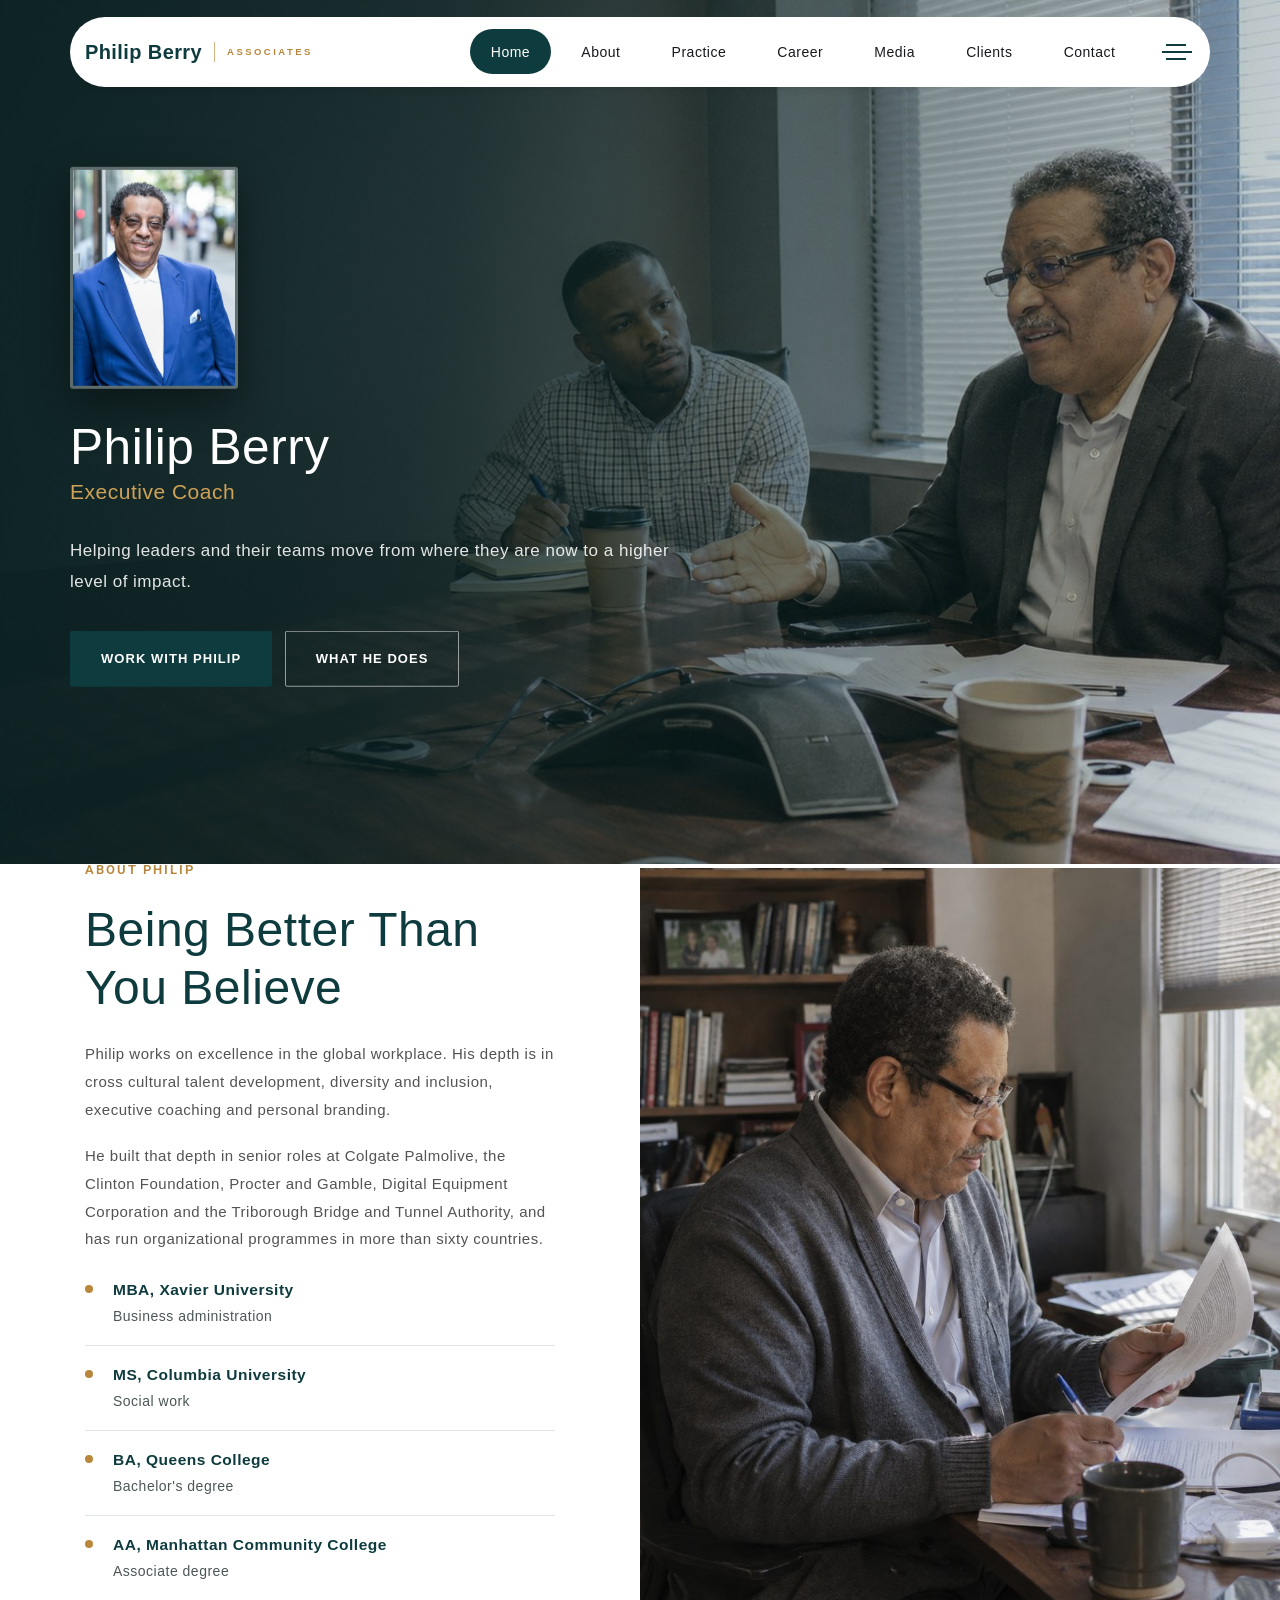
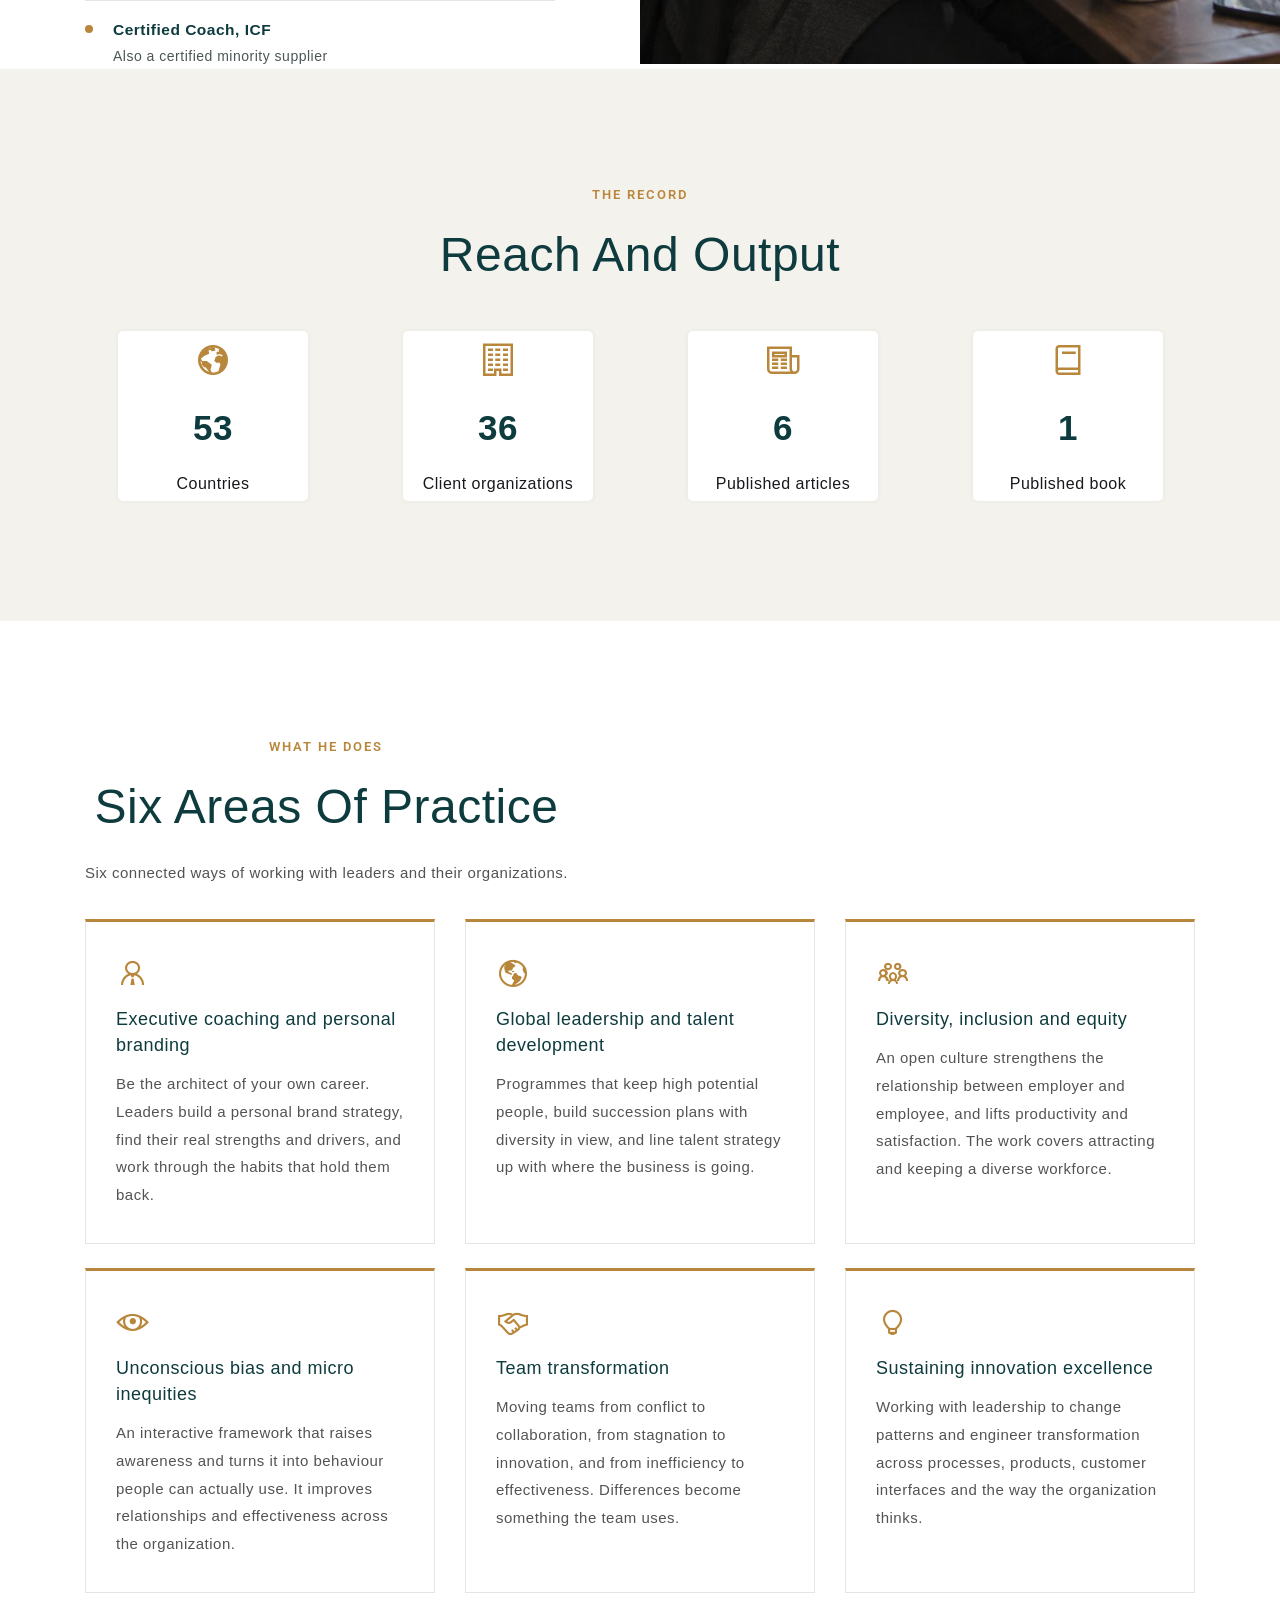
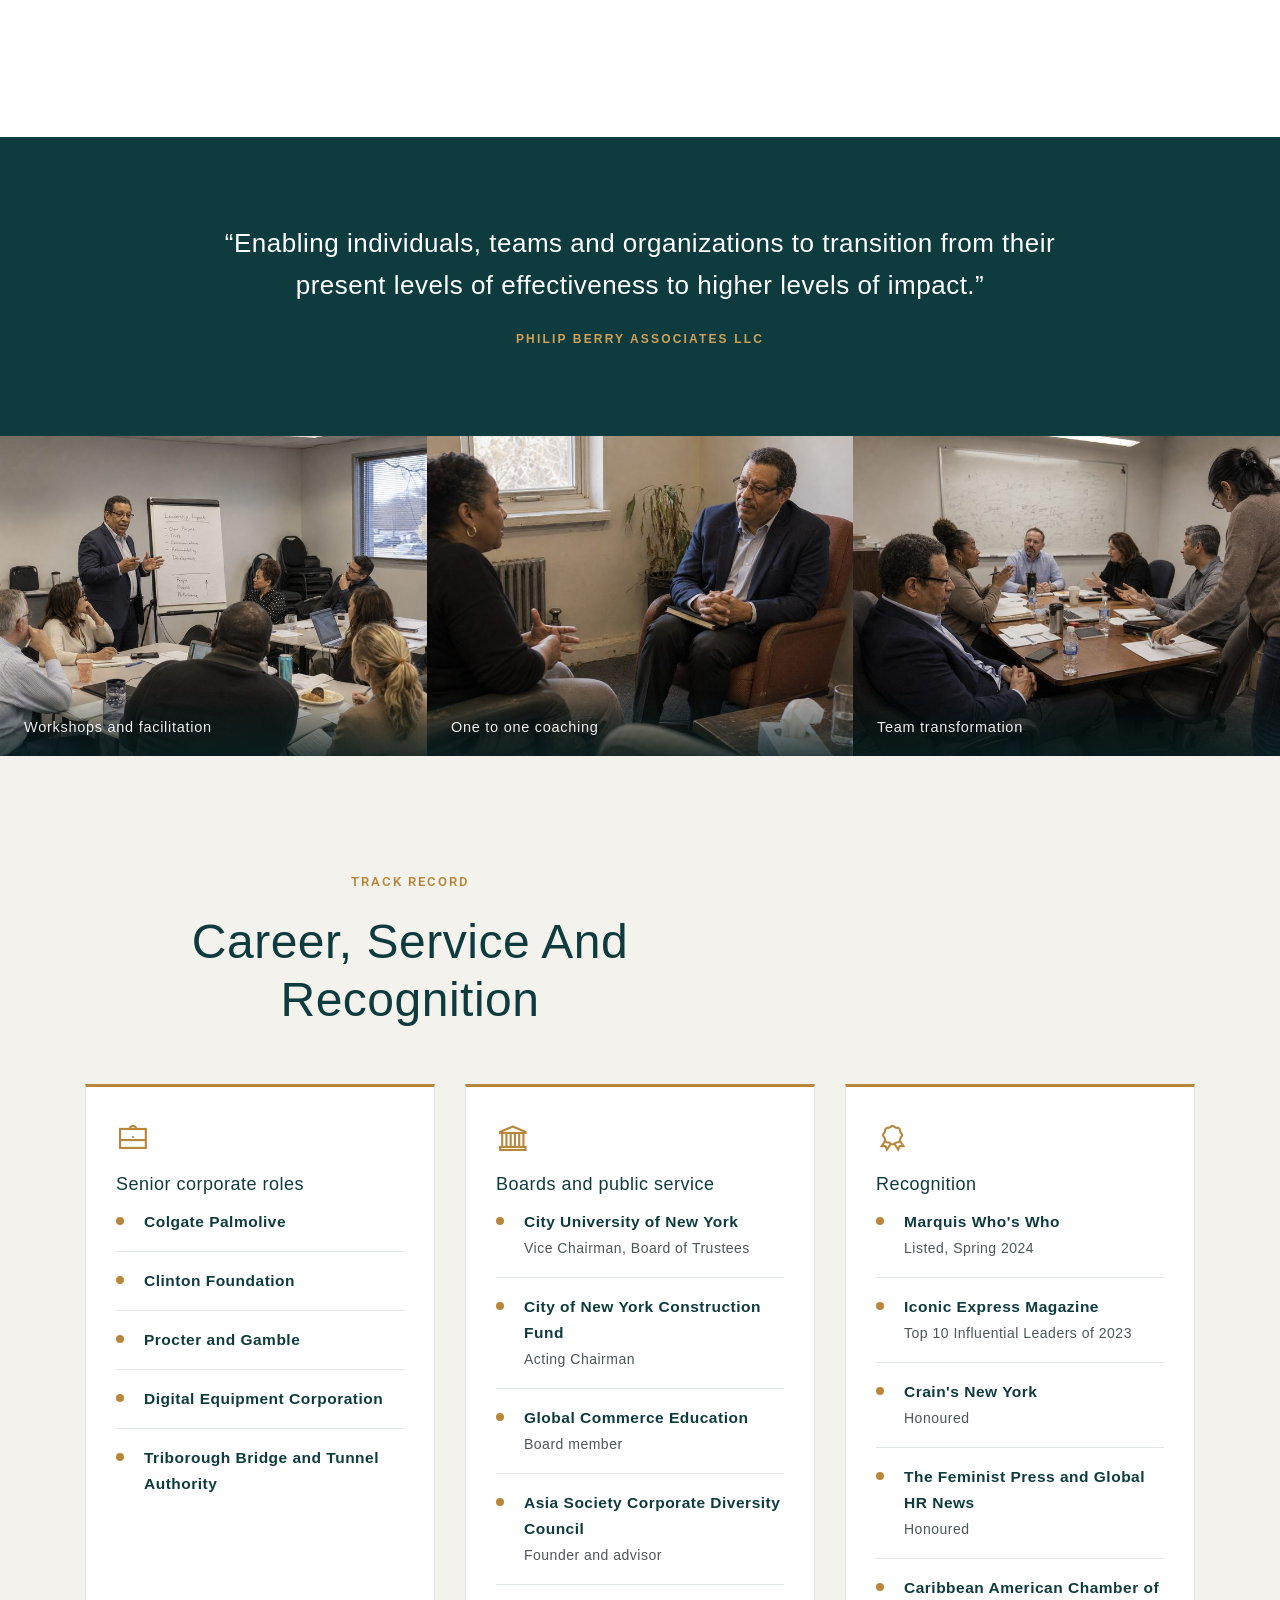
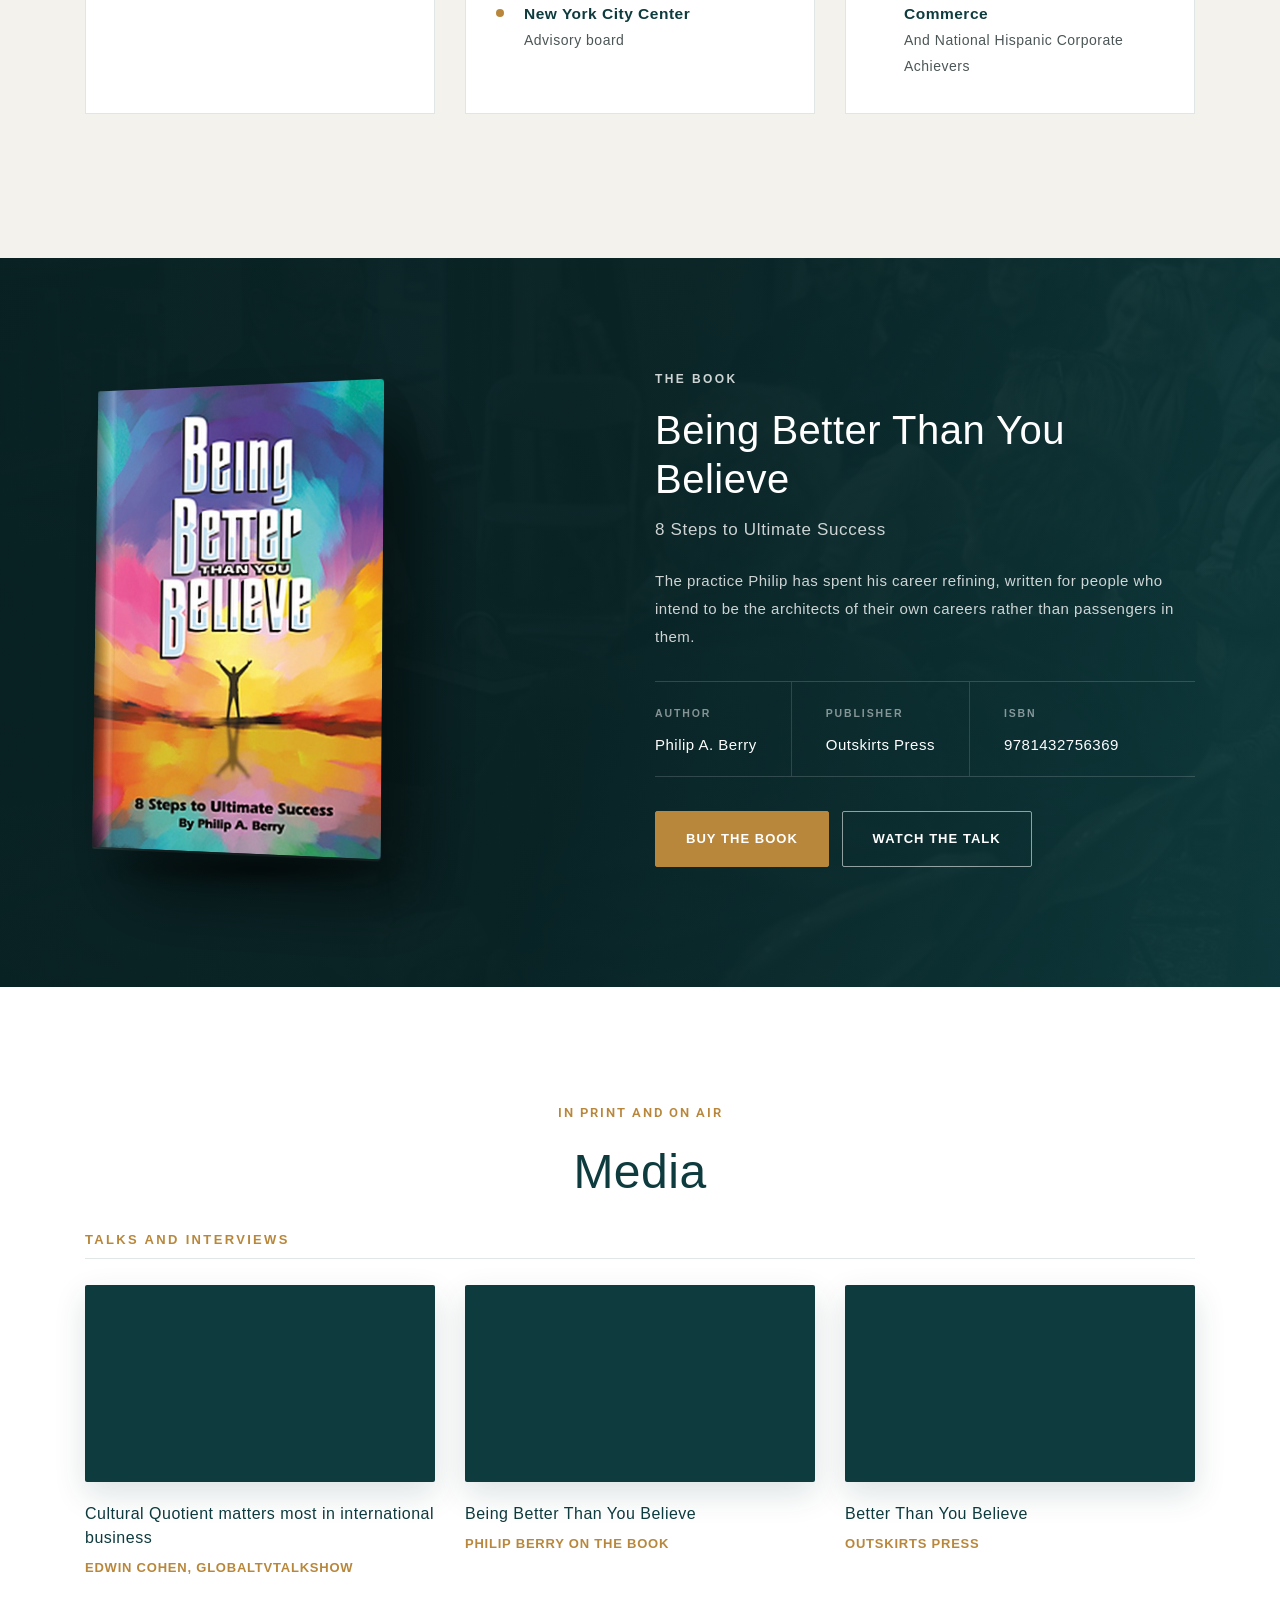
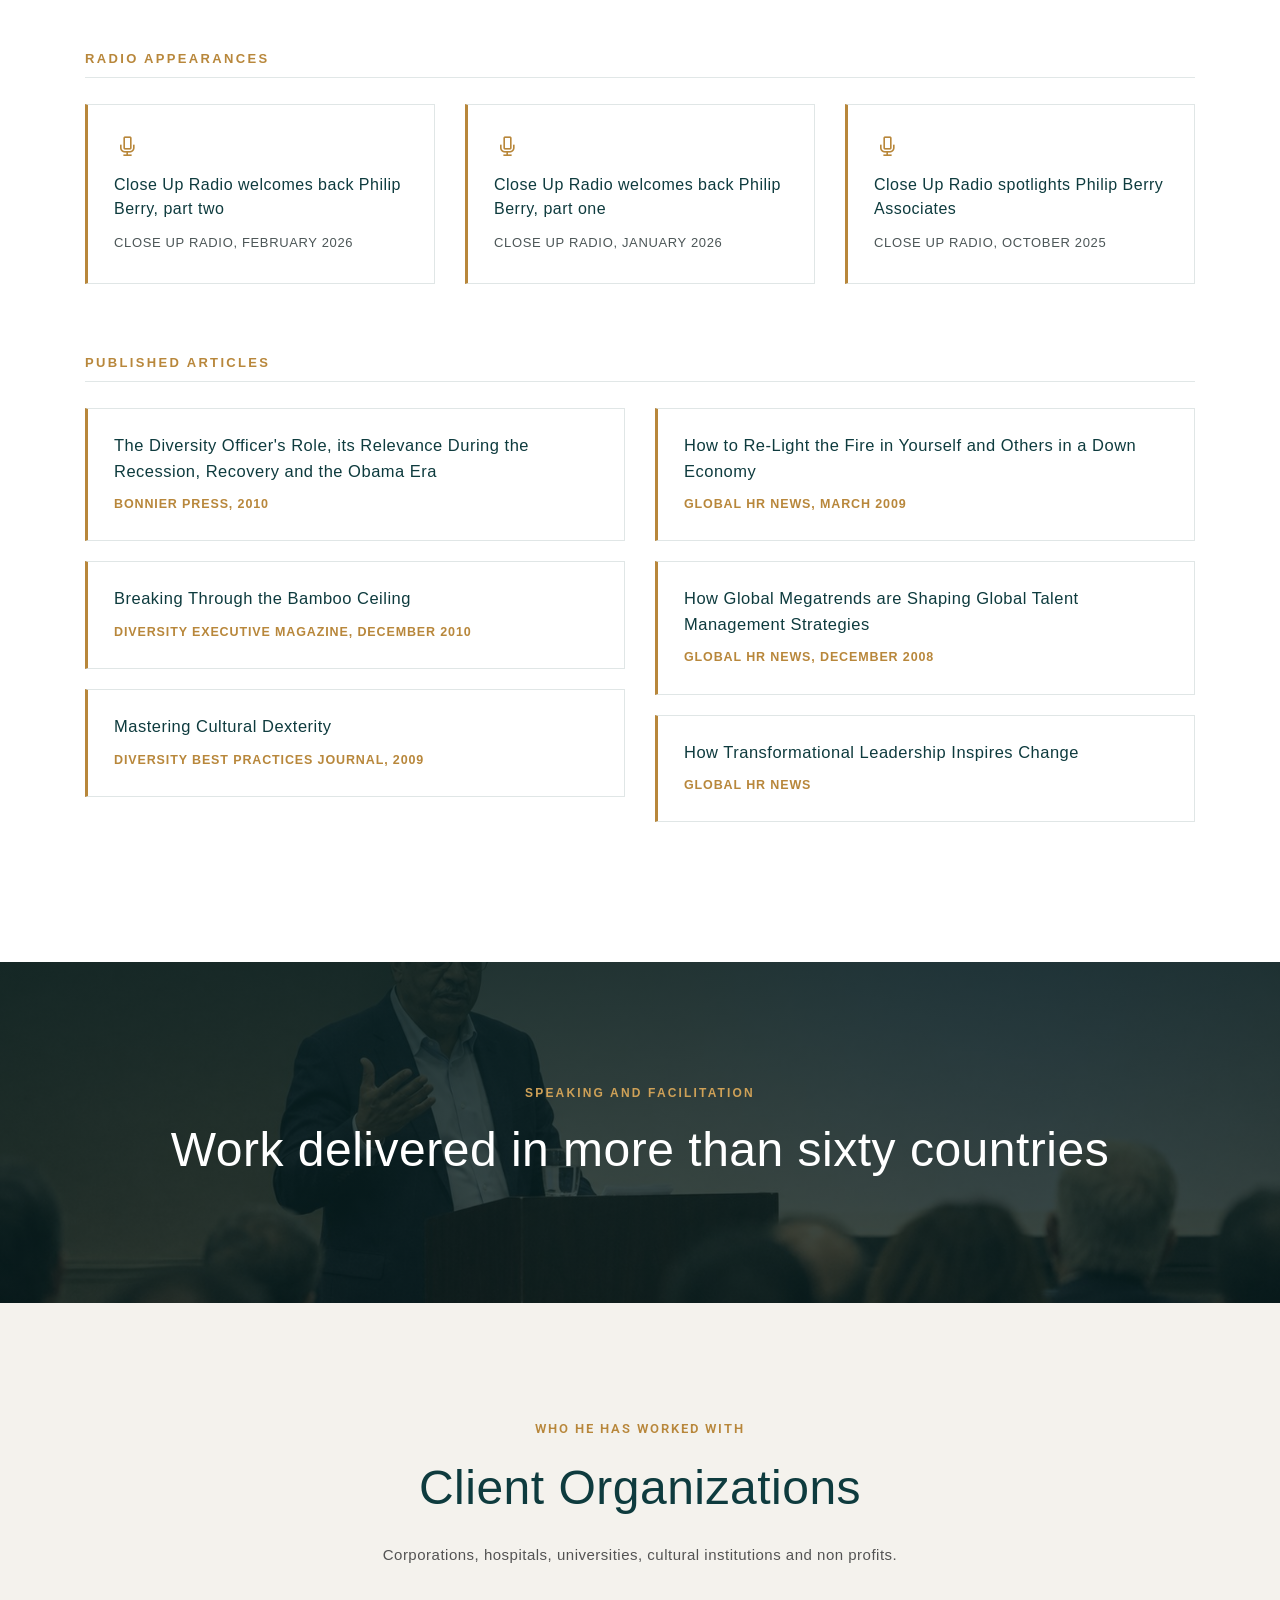
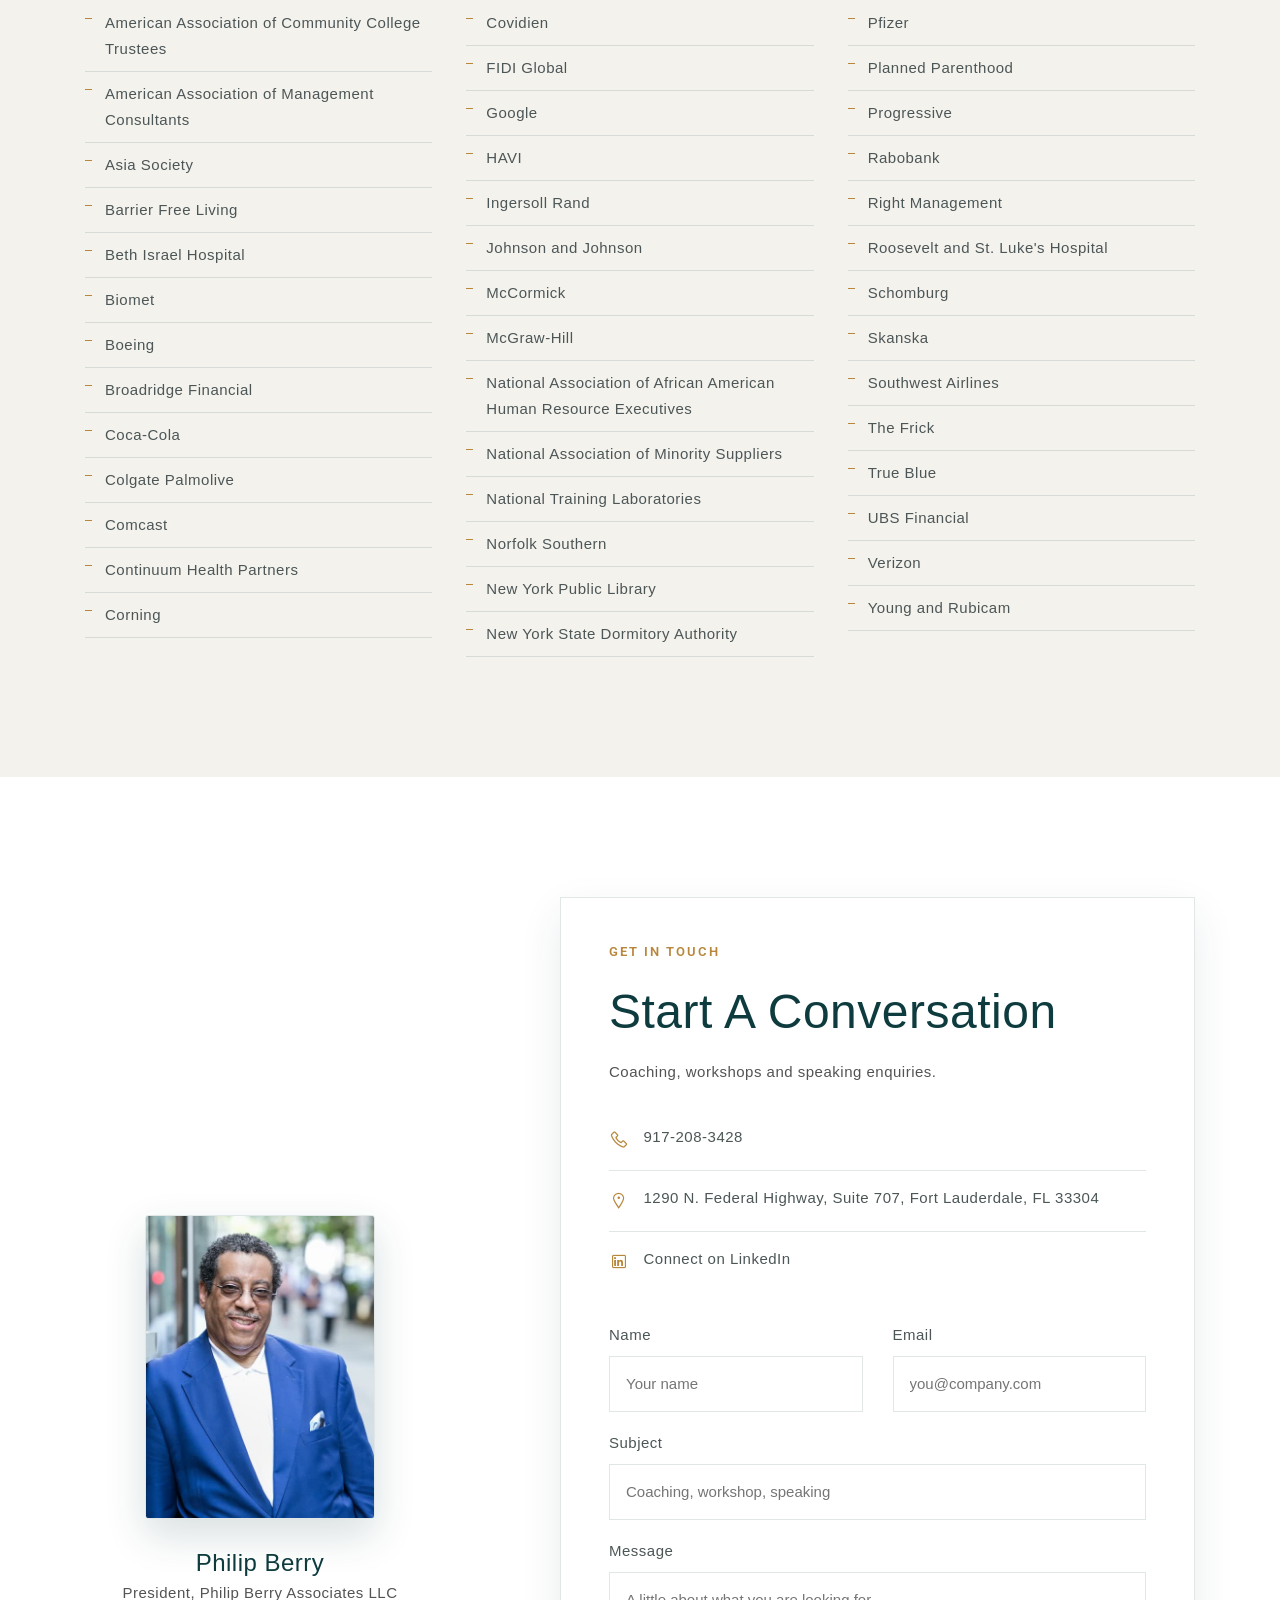
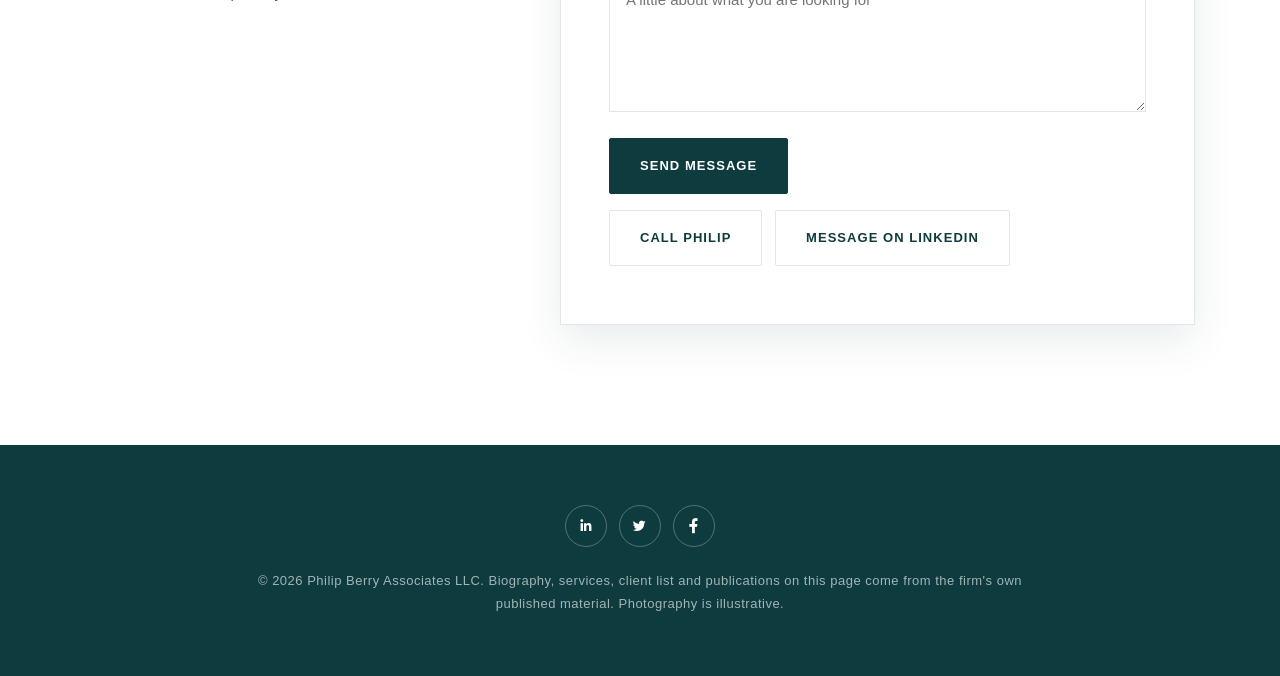
==== commit 0fc5d1dd: "Add files via upload" ====
--- a/index.html
+++ b/index.html
@@ -10,28 +10,34 @@
 <meta name="robots" content="index, follow">
 
 <!-- DEPLOYMENT NOTE ------------------------------------------------------
-     Moving to a custom domain: update og:url, twitter:url and the JSON-LD
-     "url" property below. Everything else uses relative paths.
-
-     CONTACT FORM: the form in the contact section is commented out and
-     needs one value to go live. Put Philip's business email into the
-     form action (https://formsubmit.co/HIS-EMAIL), uncomment the block,
-     and he confirms the address once by email. Until then the live
-     routes are his phone, address and social profiles.
-
-     Do NOT put the builder's personal address anywhere in this file.
+     Moving to a custom domain: update every absolute URL on this page.
+     They are, in order: og:image, og:url, twitter:image, canonical, the
+     JSON-LD "url" property, and the form's _next field in the contact
+     section. Also update sitemap.xml and robots.txt at the site root.
+     Everything else uses relative paths and moves as is.
+
+     CONTACT FORM: delivery address lives in one place only, the form
+     action in the contact section. It currently routes to the builder
+     so the form is not dead; swap it to Philip's own business address
+     as soon as he supplies one, then send one test message to trigger
+     FormSubmit's confirmation email.
      --------------------------------------------------------------------- -->
 <meta property="og:type" content="profile">
 <meta property="og:title" content="Philip Berry | Executive Coach and Leadership Advisor">
 <meta property="og:description" content="Executive coaching, global leadership development and organizational effectiveness in more than sixty countries.">
-<meta property="og:image" content="pb/img/hero.jpg">
+<!-- Social crawlers do not resolve relative image paths, so these two stay absolute. -->
+<meta property="og:image" content="https://ranatahirbilal.github.io/philip-berry/pb/img/hero.jpg">
+<meta property="og:image:width" content="1600">
+<meta property="og:image:height" content="900">
 <meta property="og:url" content="https://ranatahirbilal.github.io/philip-berry/">
+<meta property="og:site_name" content="Philip Berry Associates LLC">
 <meta name="twitter:card" content="summary_large_image">
 <meta name="twitter:title" content="Philip Berry | Executive Coach and Leadership Advisor">
 <meta name="twitter:description" content="Executive coaching, leadership development and organizational effectiveness.">
-<meta name="twitter:image" content="pb/img/hero.jpg">
-<meta name="twitter:url" content="https://ranatahirbilal.github.io/philip-berry/">
-
+<meta name="twitter:image" content="https://ranatahirbilal.github.io/philip-berry/pb/img/hero.jpg">
+
+<link rel="canonical" href="https://ranatahirbilal.github.io/philip-berry/">
+<link rel="icon" type="image/svg+xml" href="pb/img/favicon.svg">
 <link rel="icon" href="vendor/img/favicon.ico">
 <link rel="preconnect" href="https://fonts.googleapis.com">
 <link rel="preconnect" href="https://fonts.gstatic.com" crossorigin>
@@ -685,25 +691,45 @@
                         </li>
                     </ul>
 
-                    <!-- CONTACT FORM: activate by putting Philip's business email into the
-                         action below and removing these comment markers. He confirms the
-                         address once by email, then messages arrive in his inbox.
-                    <form class="pb-form" action="https://formsubmit.co/HIS-EMAIL-HERE" method="POST">
-                        <input type="hidden" name="_subject" value="Enquiry from philipberry.com">
+                    <!-- CONTACT FORM
+                         Delivery runs through FormSubmit, which needs no server.
+                         SWAP TARGET: the address in the action below is the only place
+                         the destination appears. Replace it with Philip's own business
+                         address when he supplies one, and he confirms it once by email.
+                         The first submission to a new address triggers that activation
+                         email, so send one test message after any change. -->
+                    <form class="pb-form" action="https://formsubmit.co/tahirbilal16@gmail.com" method="POST">
+                        <input type="hidden" name="_subject" value="New enquiry from the Philip Berry website">
                         <input type="hidden" name="_captcha" value="false">
-                        <input type="text" name="_honey" style="display:none">
+                        <input type="hidden" name="_template" value="table">
+                        <input type="hidden" name="_next" value="https://ranatahirbilal.github.io/philip-berry/thanks.html">
+                        <!-- honeypot: bots fill it, people never see it -->
+                        <input type="text" name="_honey" style="display:none" tabindex="-1" autocomplete="off">
                         <div class="row">
-                            <div class="col-md-6"><input type="text" name="Name" placeholder="Name" required></div>
-                            <div class="col-md-6"><input type="email" name="Email" placeholder="Email" required></div>
-                            <div class="col-md-12"><input type="text" name="Subject" placeholder="Subject"></div>
-                            <div class="col-md-12"><textarea name="Message" placeholder="Message" required></textarea></div>
-                            <div class="col-md-12"><button type="submit" class="pb-btn pb-btn-solid">Send message</button></div>
+                            <div class="col-md-6">
+                                <label class="pb-label" for="cf-name">Name</label>
+                                <input id="cf-name" type="text" name="Name" placeholder="Your name" required>
+                            </div>
+                            <div class="col-md-6">
+                                <label class="pb-label" for="cf-email">Email</label>
+                                <input id="cf-email" type="email" name="Email" placeholder="you@company.com" required>
+                            </div>
+                            <div class="col-md-12">
+                                <label class="pb-label" for="cf-subject">Subject</label>
+                                <input id="cf-subject" type="text" name="Subject" placeholder="Coaching, workshop, speaking">
+                            </div>
+                            <div class="col-md-12">
+                                <label class="pb-label" for="cf-msg">Message</label>
+                                <textarea id="cf-msg" name="Message" placeholder="A little about what you are looking for" required></textarea>
+                            </div>
+                            <div class="col-md-12">
+                                <button type="submit" class="pb-btn pb-btn-solid">Send message</button>
+                            </div>
                         </div>
                     </form>
-                    -->
 
                     <div class="pb-contact-actions">
-                        <a href="tel:+19172083428" class="pb-btn pb-btn-solid">Call Philip</a>
+                        <a href="tel:+19172083428" class="pb-btn pb-btn-ghost pb-btn-dark">Call Philip</a>
                         <a href="https://www.linkedin.com/in/philip-berry-aaa5165/" target="_blank" rel="noopener noreferrer" class="pb-btn pb-btn-ghost pb-btn-dark">Message on LinkedIn</a>
                     </div>
                 </div>
--- a/pb/css/custom.css
+++ b/pb/css/custom.css
@@ -305,6 +305,17 @@
 .pb-video:hover .pb-video-frame{ box-shadow:0 20px 46px rgba(14,59,62,.22); transform:translateY(-4px); }
 .pb-video h4{ font-size:16px; margin:20px 0 6px; line-height:1.5; }
 .pb-video p{ font-size:13px; letter-spacing:.06em; text-transform:uppercase; color:var(--pb-accent); font-weight:600; margin:0; }
+
+/* credential card with no destination behind it: same shape as the link card
+   but no hover lift and no "go" affordance, so it never looks clickable */
+.pb-fact-card{
+  height:100%; background:#fff;
+  border:1px solid var(--pb-line); border-left:3px solid var(--pb-accent);
+  padding:28px 26px;
+}
+.pb-fact-card i{ font-size:26px; color:var(--pb-accent); display:block; margin-bottom:14px; }
+.pb-fact-card h4{ font-size:16px; line-height:1.5; margin-bottom:10px; }
+.pb-fact-card p{ font-size:13px; letter-spacing:.05em; text-transform:uppercase; color:var(--pb-body); margin:0; }
 
 .pb-link-card{
   display:block; height:100%; background:#fff; text-decoration:none;
@@ -462,10 +473,11 @@
   .main-title h5{ font-size:11.5px; }
   /* the template centres text at this breakpoint, which strands the bullets
      and rules on the left of every list. Components stay left aligned. */
-  .pb-card, .pb-link-card, .pb-pub, .pb-roster, .pb-roster li,
+  .pb-card, .pb-link-card, .pb-fact-card, .pb-pub, .pb-roster, .pb-roster li,
   .pb-cred, .pb-cred li, .pb-contact-list{ text-align:left; }
   .pb-card{ padding:26px 22px; }
-  .pb-card i, .pb-link-card i{ margin-left:0; }
+  .pb-card i, .pb-link-card i, .pb-fact-card i{ margin-left:0; }
+  .pb-fact-card{ padding:24px 20px; }
   .pb-btn{
     padding:14px 22px; font-size:11.5px; margin:0 auto 10px;
     display:block; max-width:290px; text-align:center;
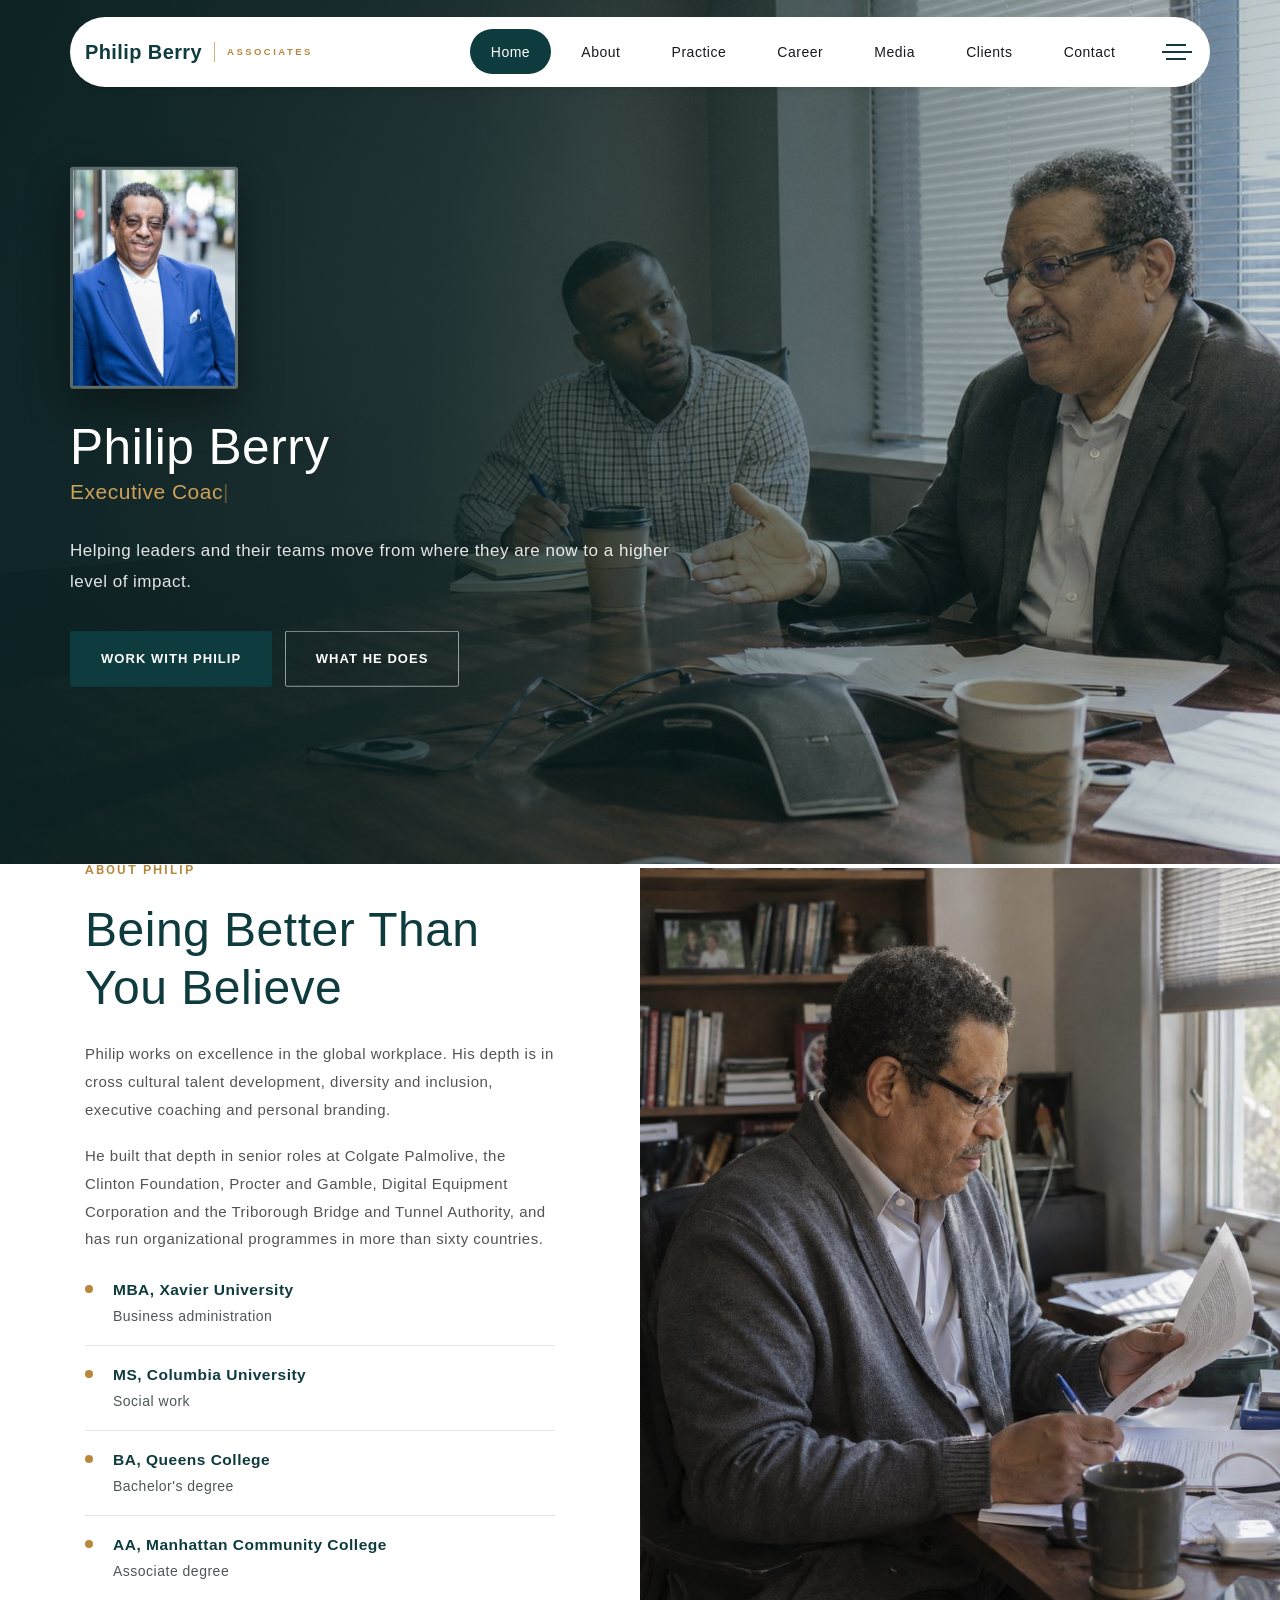
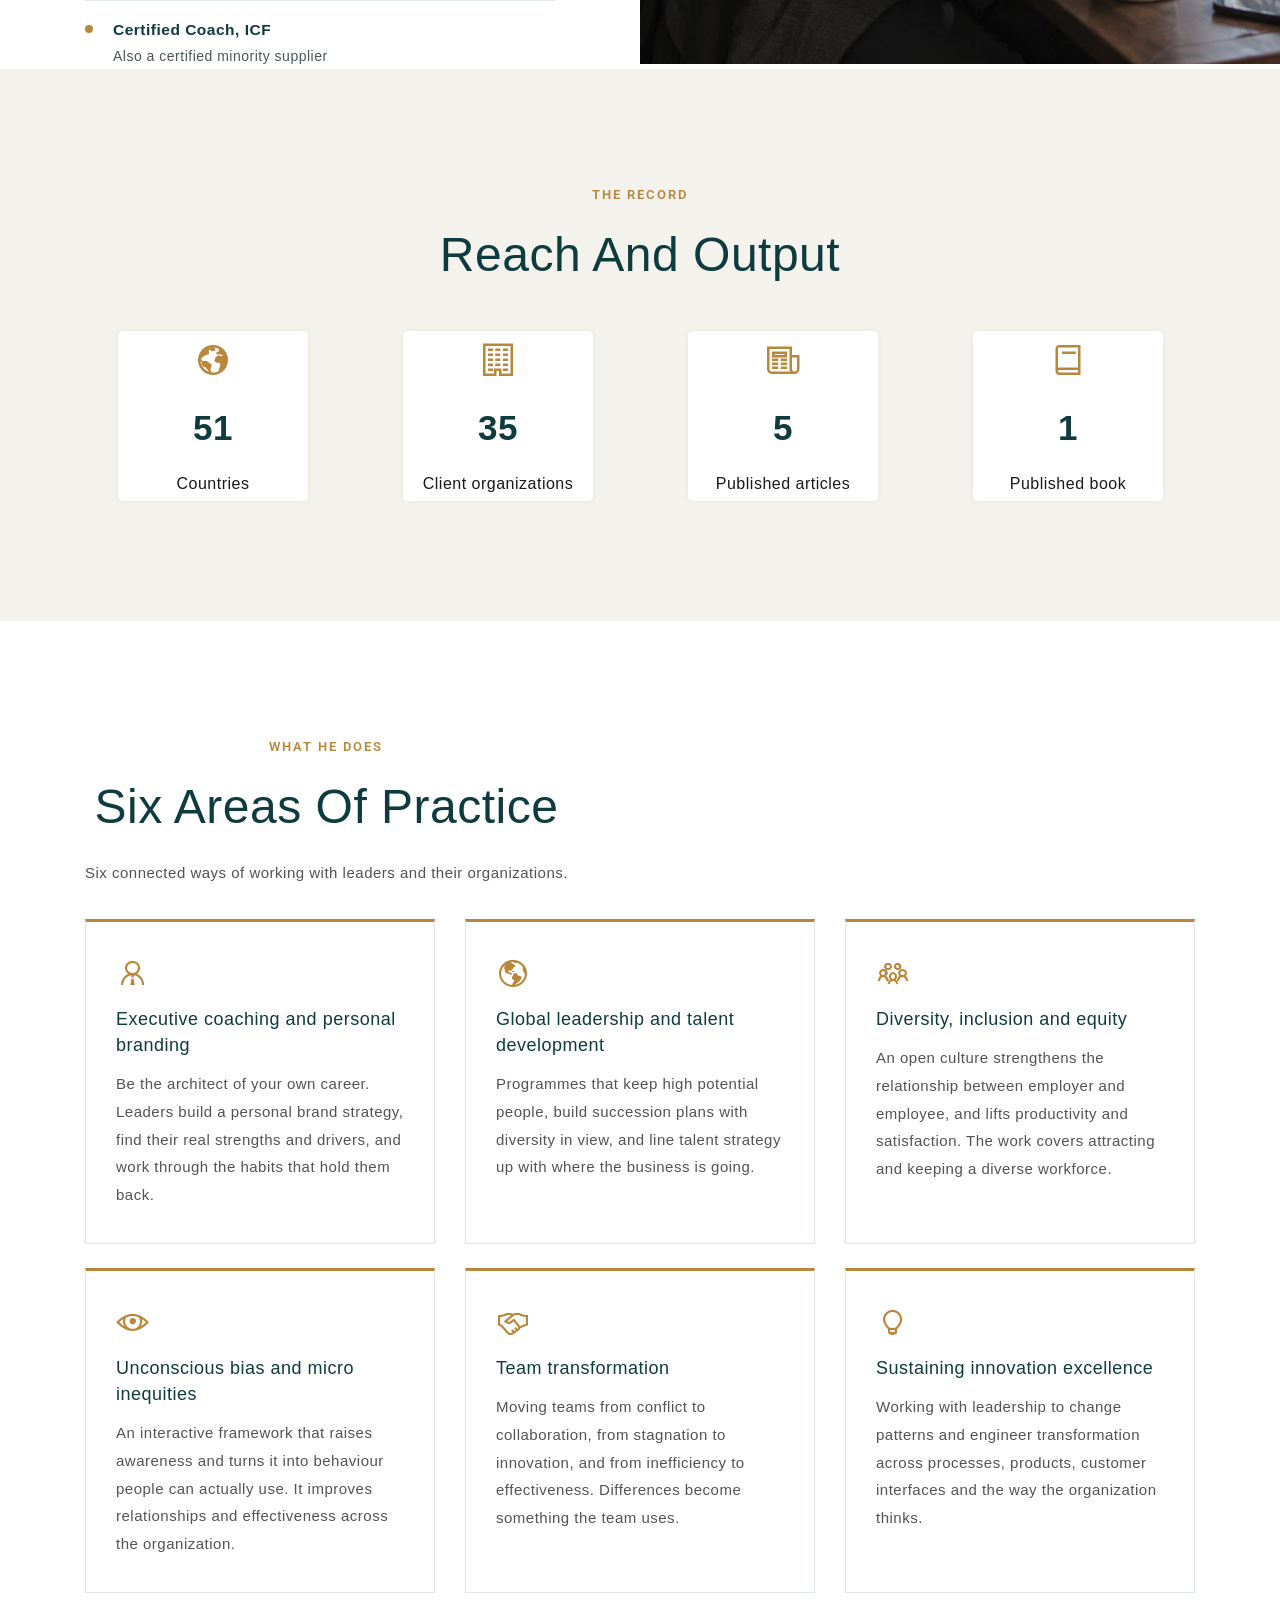
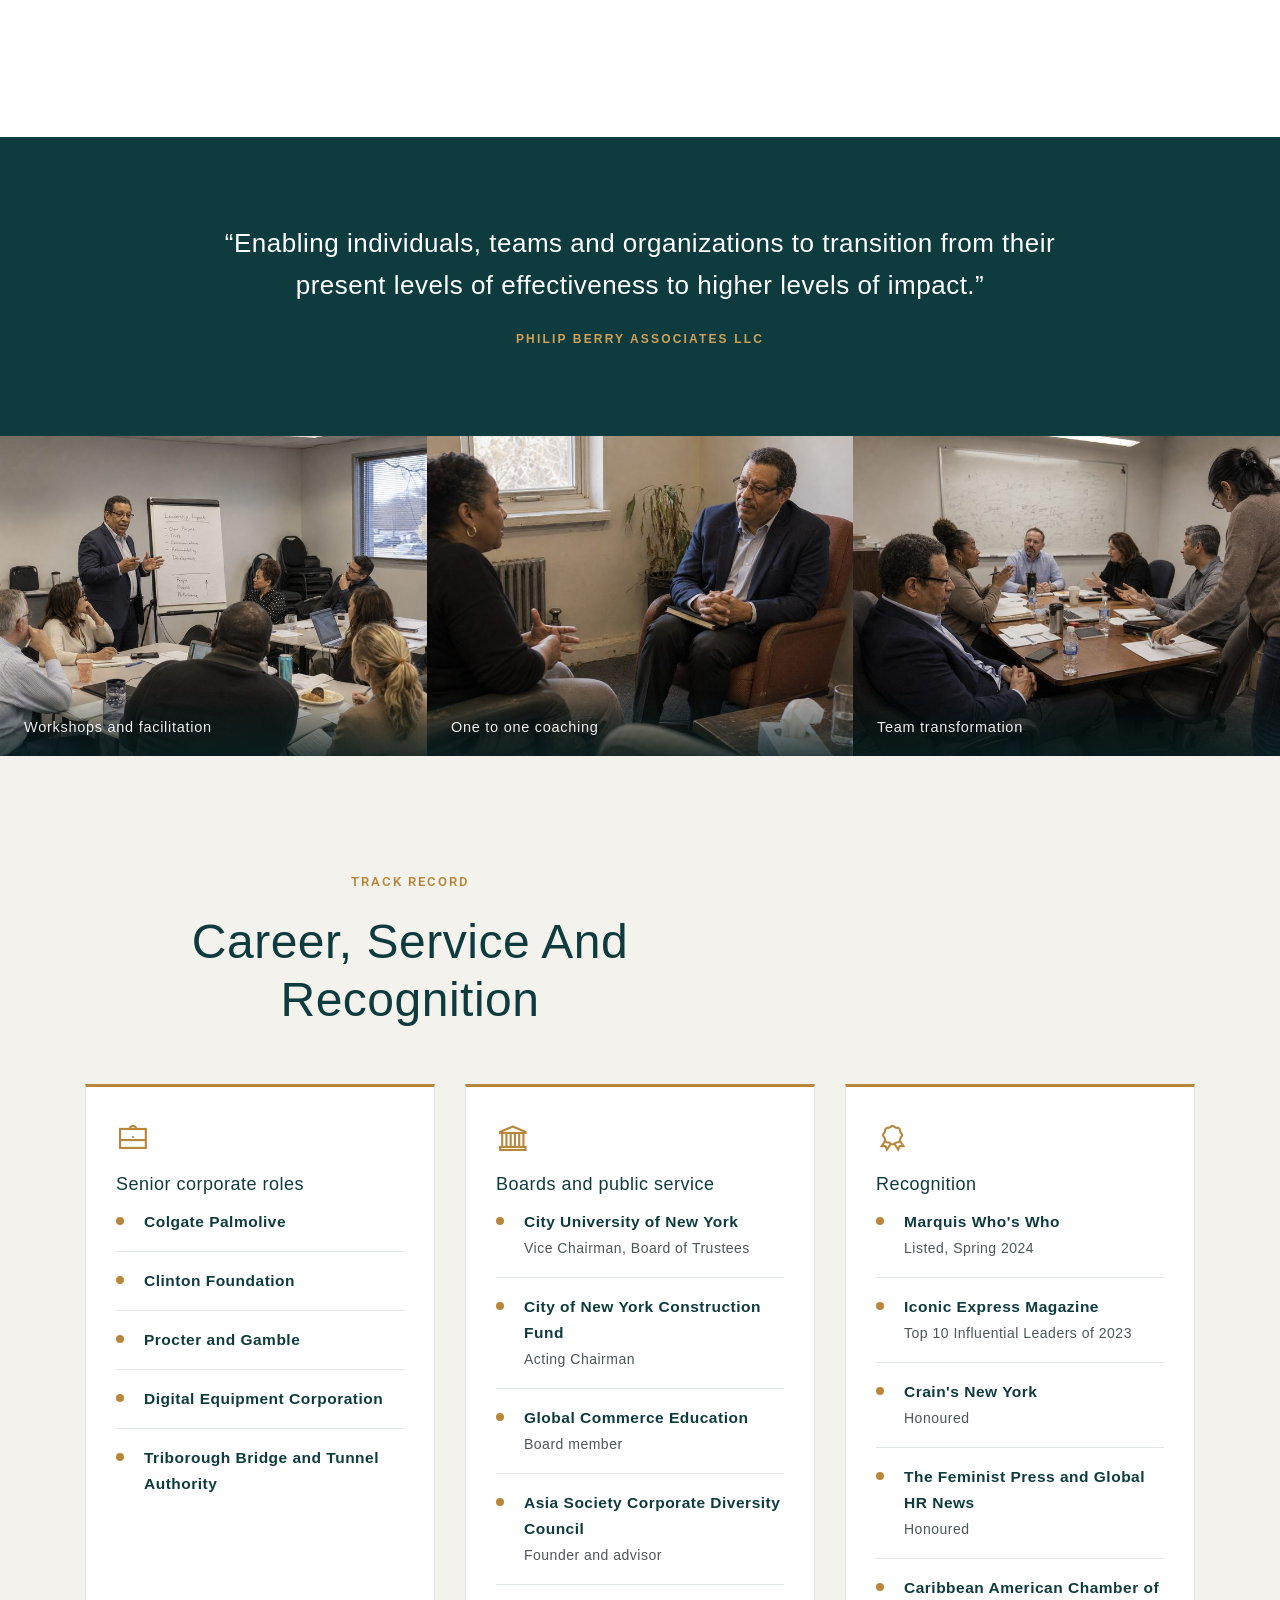
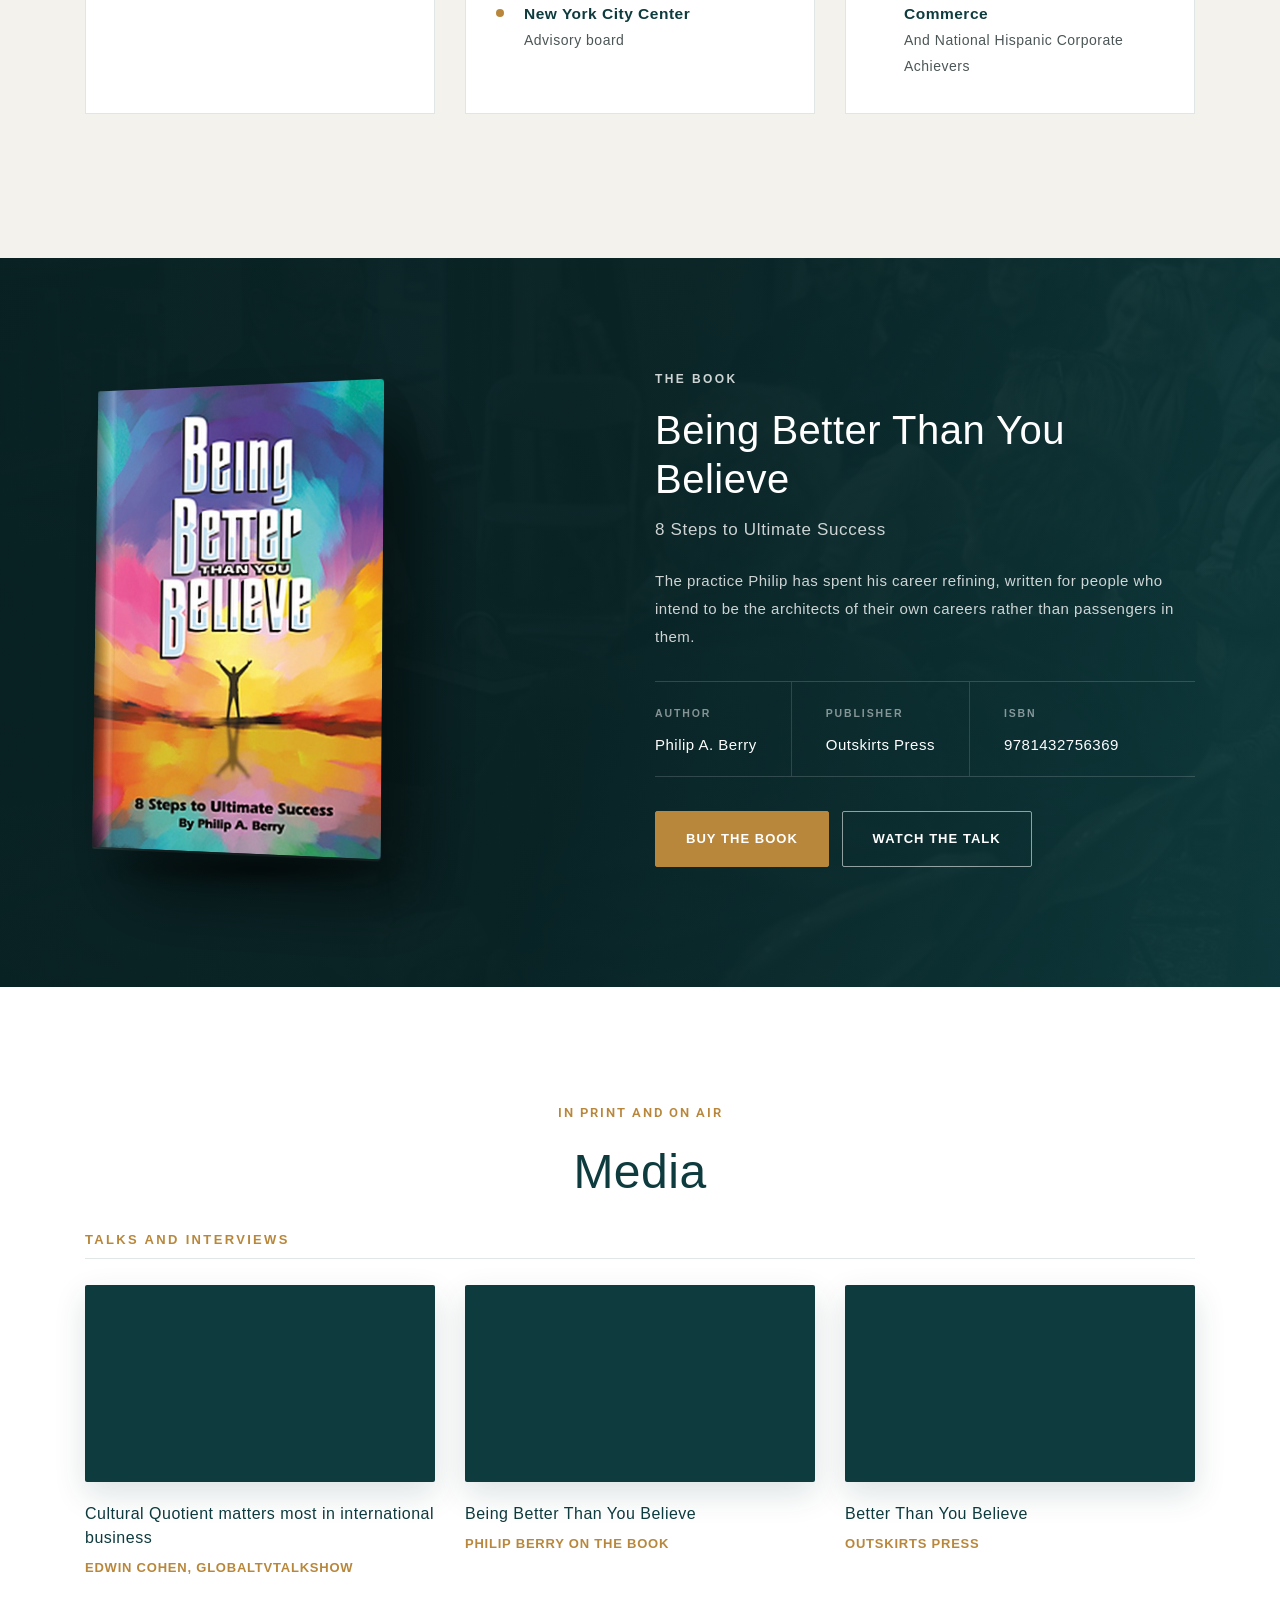
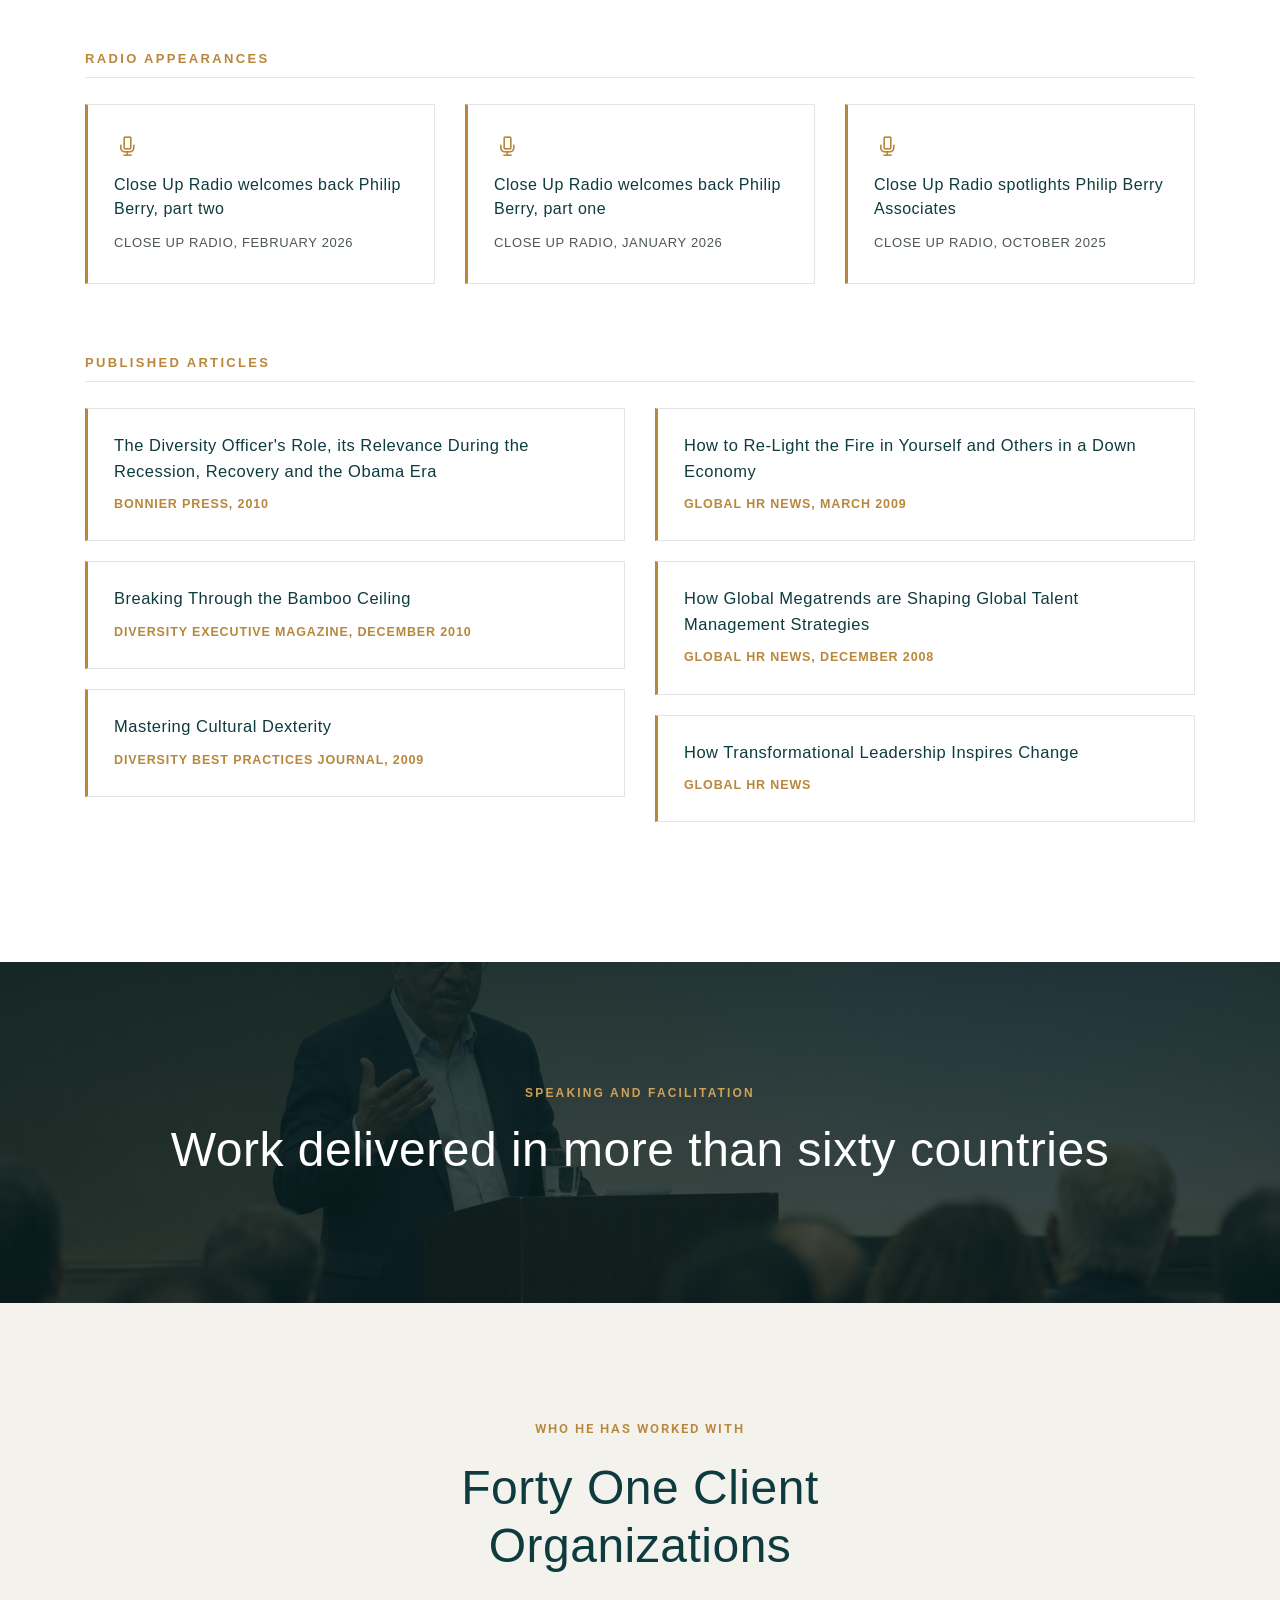
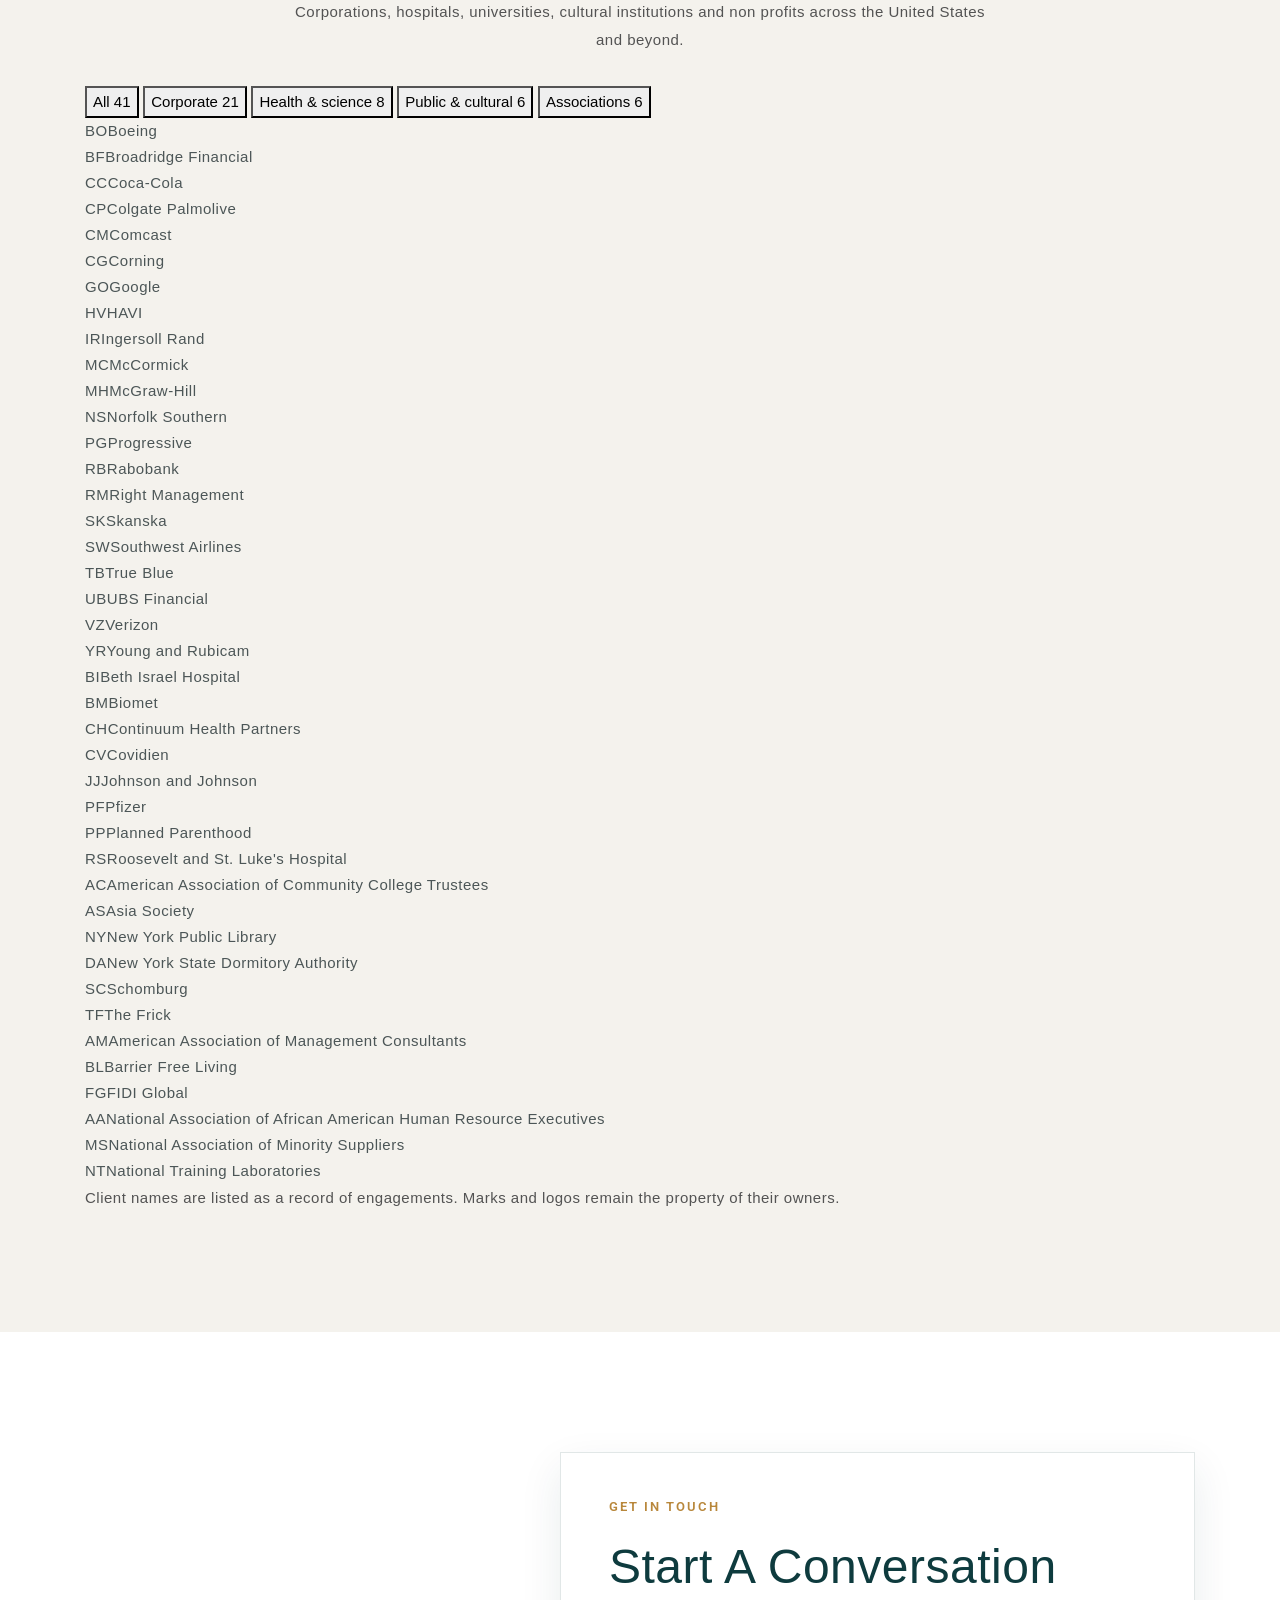
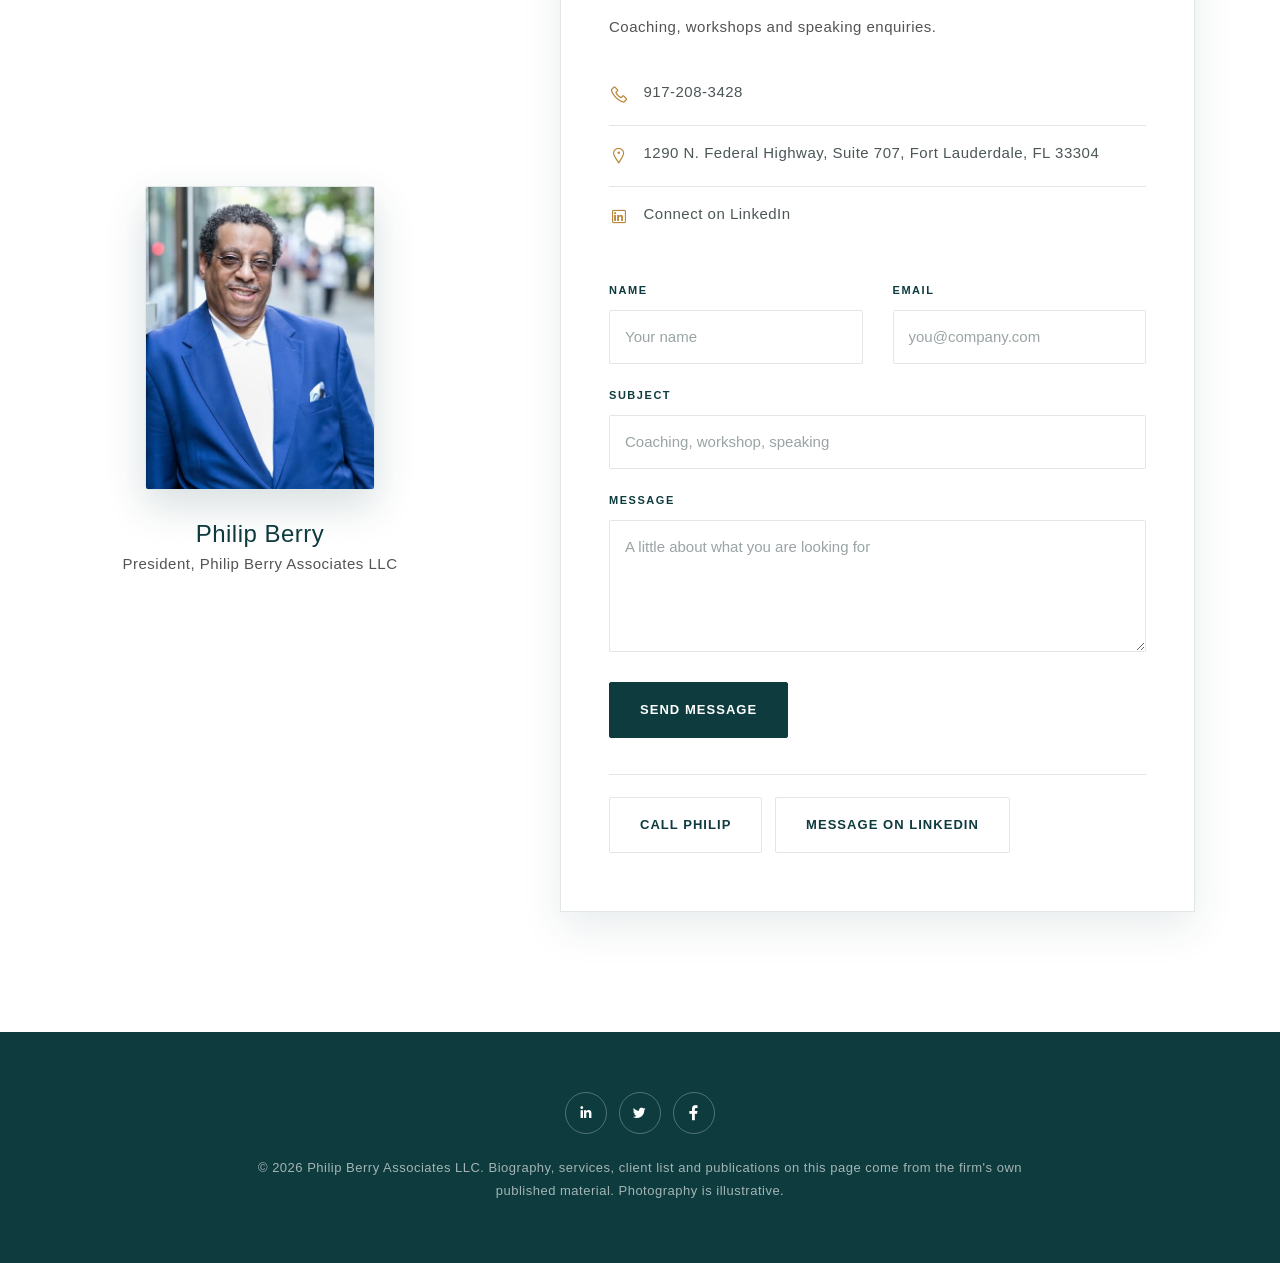
==== commit 6683b51c: "Add files via upload" ====
--- a/index.html
+++ b/index.html
@@ -595,66 +595,160 @@
 </section>
 <!-- END PARALLAX BAND -->
 
-<!-- START CLIENT ROSTER -->
-<section class="bg-light-gray">
+<!-- START CLIENT WALL -->
+<section class="bg-light-gray pb-wall-sec">
     <div class="container">
         <div class="row">
             <div class="col-md-12">
                 <div class="main-title mb-2rem">
                     <h5 data-reveal>Who he has worked with</h5>
-                    <h2 data-reveal data-reveal-delay="80">Client organizations</h2>
-                    <p data-reveal data-reveal-delay="140">Corporations, hospitals, universities, cultural institutions and non profits.</p>
-                </div>
-            </div>
-        </div>
-        <div class="row"><div class="col-md-12" data-reveal data-reveal-delay="180">
-            <ul class="pb-roster">
-                <li>American Association of Community College Trustees</li>
-                <li>American Association of Management Consultants</li>
-                <li>Asia Society</li>
-                <li>Barrier Free Living</li>
-                <li>Beth Israel Hospital</li>
-                <li>Biomet</li>
-                <li>Boeing</li>
-                <li>Broadridge Financial</li>
-                <li>Coca-Cola</li>
-                <li>Colgate Palmolive</li>
-                <li>Comcast</li>
-                <li>Continuum Health Partners</li>
-                <li>Corning</li>
-                <li>Covidien</li>
-                <li>FIDI Global</li>
-                <li>Google</li>
-                <li>HAVI</li>
-                <li>Ingersoll Rand</li>
-                <li>Johnson and Johnson</li>
-                <li>McCormick</li>
-                <li>McGraw-Hill</li>
-                <li>National Association of African American Human Resource Executives</li>
-                <li>National Association of Minority Suppliers</li>
-                <li>National Training Laboratories</li>
-                <li>Norfolk Southern</li>
-                <li>New York Public Library</li>
-                <li>New York State Dormitory Authority</li>
-                <li>Pfizer</li>
-                <li>Planned Parenthood</li>
-                <li>Progressive</li>
-                <li>Rabobank</li>
-                <li>Right Management</li>
-                <li>Roosevelt and St. Luke's Hospital</li>
-                <li>Schomburg</li>
-                <li>Skanska</li>
-                <li>Southwest Airlines</li>
-                <li>The Frick</li>
-                <li>True Blue</li>
-                <li>UBS Financial</li>
-                <li>Verizon</li>
-                <li>Young and Rubicam</li>
+                    <h2 data-reveal data-reveal-delay="80">Forty one client organizations</h2>
+                    <p data-reveal data-reveal-delay="140">Corporations, hospitals, universities, cultural institutions and non profits across the United States and beyond.</p>
+                </div>
+            </div>
+        </div>
+
+        <div class="row"><div class="col-12">
+            <div class="pb-filters" data-reveal data-reveal-delay="180">
+                <button type="button" class="pb-filter is-on" data-filter="all">All <span>41</span></button>
+                <button type="button" class="pb-filter" data-filter="corp">Corporate <span>21</span></button>
+                <button type="button" class="pb-filter" data-filter="health">Health &amp; science <span>8</span></button>
+                <button type="button" class="pb-filter" data-filter="public">Public &amp; cultural <span>6</span></button>
+                <button type="button" class="pb-filter" data-filter="assoc">Associations <span>6</span></button>
+            </div>
+        </div></div>
+
+        <div class="row"><div class="col-12" data-reveal data-reveal-delay="220">
+            <ul class="pb-logo-wall">
+        <li class="pb-logo-item" data-sector="corp">
+          <span class="pb-logo-tile"><span class="pb-mono">BO</span><span class="pb-org">Boeing</span></span>
+        </li>
+        <li class="pb-logo-item" data-sector="corp">
+          <span class="pb-logo-tile"><span class="pb-mono">BF</span><span class="pb-org">Broadridge Financial</span></span>
+        </li>
+        <li class="pb-logo-item" data-sector="corp">
+          <span class="pb-logo-tile"><span class="pb-mono">CC</span><span class="pb-org">Coca-Cola</span></span>
+        </li>
+        <li class="pb-logo-item" data-sector="corp">
+          <span class="pb-logo-tile"><span class="pb-mono">CP</span><span class="pb-org">Colgate Palmolive</span></span>
+        </li>
+        <li class="pb-logo-item" data-sector="corp">
+          <span class="pb-logo-tile"><span class="pb-mono">CM</span><span class="pb-org">Comcast</span></span>
+        </li>
+        <li class="pb-logo-item" data-sector="corp">
+          <span class="pb-logo-tile"><span class="pb-mono">CG</span><span class="pb-org">Corning</span></span>
+        </li>
+        <li class="pb-logo-item" data-sector="corp">
+          <span class="pb-logo-tile"><span class="pb-mono">GO</span><span class="pb-org">Google</span></span>
+        </li>
+        <li class="pb-logo-item" data-sector="corp">
+          <span class="pb-logo-tile"><span class="pb-mono">HV</span><span class="pb-org">HAVI</span></span>
+        </li>
+        <li class="pb-logo-item" data-sector="corp">
+          <span class="pb-logo-tile"><span class="pb-mono">IR</span><span class="pb-org">Ingersoll Rand</span></span>
+        </li>
+        <li class="pb-logo-item" data-sector="corp">
+          <span class="pb-logo-tile"><span class="pb-mono">MC</span><span class="pb-org">McCormick</span></span>
+        </li>
+        <li class="pb-logo-item" data-sector="corp">
+          <span class="pb-logo-tile"><span class="pb-mono">MH</span><span class="pb-org">McGraw-Hill</span></span>
+        </li>
+        <li class="pb-logo-item" data-sector="corp">
+          <span class="pb-logo-tile"><span class="pb-mono">NS</span><span class="pb-org">Norfolk Southern</span></span>
+        </li>
+        <li class="pb-logo-item" data-sector="corp">
+          <span class="pb-logo-tile"><span class="pb-mono">PG</span><span class="pb-org">Progressive</span></span>
+        </li>
+        <li class="pb-logo-item" data-sector="corp">
+          <span class="pb-logo-tile"><span class="pb-mono">RB</span><span class="pb-org">Rabobank</span></span>
+        </li>
+        <li class="pb-logo-item" data-sector="corp">
+          <span class="pb-logo-tile"><span class="pb-mono">RM</span><span class="pb-org">Right Management</span></span>
+        </li>
+        <li class="pb-logo-item" data-sector="corp">
+          <span class="pb-logo-tile"><span class="pb-mono">SK</span><span class="pb-org">Skanska</span></span>
+        </li>
+        <li class="pb-logo-item" data-sector="corp">
+          <span class="pb-logo-tile"><span class="pb-mono">SW</span><span class="pb-org">Southwest Airlines</span></span>
+        </li>
+        <li class="pb-logo-item" data-sector="corp">
+          <span class="pb-logo-tile"><span class="pb-mono">TB</span><span class="pb-org">True Blue</span></span>
+        </li>
+        <li class="pb-logo-item" data-sector="corp">
+          <span class="pb-logo-tile"><span class="pb-mono">UB</span><span class="pb-org">UBS Financial</span></span>
+        </li>
+        <li class="pb-logo-item" data-sector="corp">
+          <span class="pb-logo-tile"><span class="pb-mono">VZ</span><span class="pb-org">Verizon</span></span>
+        </li>
+        <li class="pb-logo-item" data-sector="corp">
+          <span class="pb-logo-tile"><span class="pb-mono">YR</span><span class="pb-org">Young and Rubicam</span></span>
+        </li>
+        <li class="pb-logo-item" data-sector="health">
+          <span class="pb-logo-tile"><span class="pb-mono">BI</span><span class="pb-org">Beth Israel Hospital</span></span>
+        </li>
+        <li class="pb-logo-item" data-sector="health">
+          <span class="pb-logo-tile"><span class="pb-mono">BM</span><span class="pb-org">Biomet</span></span>
+        </li>
+        <li class="pb-logo-item" data-sector="health">
+          <span class="pb-logo-tile"><span class="pb-mono">CH</span><span class="pb-org">Continuum Health Partners</span></span>
+        </li>
+        <li class="pb-logo-item" data-sector="health">
+          <span class="pb-logo-tile"><span class="pb-mono">CV</span><span class="pb-org">Covidien</span></span>
+        </li>
+        <li class="pb-logo-item" data-sector="health">
+          <span class="pb-logo-tile"><span class="pb-mono">JJ</span><span class="pb-org">Johnson and Johnson</span></span>
+        </li>
+        <li class="pb-logo-item" data-sector="health">
+          <span class="pb-logo-tile"><span class="pb-mono">PF</span><span class="pb-org">Pfizer</span></span>
+        </li>
+        <li class="pb-logo-item" data-sector="health">
+          <span class="pb-logo-tile"><span class="pb-mono">PP</span><span class="pb-org">Planned Parenthood</span></span>
+        </li>
+        <li class="pb-logo-item" data-sector="health">
+          <span class="pb-logo-tile"><span class="pb-mono">RS</span><span class="pb-org">Roosevelt and St. Luke's Hospital</span></span>
+        </li>
+        <li class="pb-logo-item" data-sector="public">
+          <span class="pb-logo-tile"><span class="pb-mono">AC</span><span class="pb-org">American Association of Community College Trustees</span></span>
+        </li>
+        <li class="pb-logo-item" data-sector="public">
+          <span class="pb-logo-tile"><span class="pb-mono">AS</span><span class="pb-org">Asia Society</span></span>
+        </li>
+        <li class="pb-logo-item" data-sector="public">
+          <span class="pb-logo-tile"><span class="pb-mono">NY</span><span class="pb-org">New York Public Library</span></span>
+        </li>
+        <li class="pb-logo-item" data-sector="public">
+          <span class="pb-logo-tile"><span class="pb-mono">DA</span><span class="pb-org">New York State Dormitory Authority</span></span>
+        </li>
+        <li class="pb-logo-item" data-sector="public">
+          <span class="pb-logo-tile"><span class="pb-mono">SC</span><span class="pb-org">Schomburg</span></span>
+        </li>
+        <li class="pb-logo-item" data-sector="public">
+          <span class="pb-logo-tile"><span class="pb-mono">TF</span><span class="pb-org">The Frick</span></span>
+        </li>
+        <li class="pb-logo-item" data-sector="assoc">
+          <span class="pb-logo-tile"><span class="pb-mono">AM</span><span class="pb-org">American Association of Management Consultants</span></span>
+        </li>
+        <li class="pb-logo-item" data-sector="assoc">
+          <span class="pb-logo-tile"><span class="pb-mono">BL</span><span class="pb-org">Barrier Free Living</span></span>
+        </li>
+        <li class="pb-logo-item" data-sector="assoc">
+          <span class="pb-logo-tile"><span class="pb-mono">FG</span><span class="pb-org">FIDI Global</span></span>
+        </li>
+        <li class="pb-logo-item" data-sector="assoc">
+          <span class="pb-logo-tile"><span class="pb-mono">AA</span><span class="pb-org">National Association of African American Human Resource Executives</span></span>
+        </li>
+        <li class="pb-logo-item" data-sector="assoc">
+          <span class="pb-logo-tile"><span class="pb-mono">MS</span><span class="pb-org">National Association of Minority Suppliers</span></span>
+        </li>
+        <li class="pb-logo-item" data-sector="assoc">
+          <span class="pb-logo-tile"><span class="pb-mono">NT</span><span class="pb-org">National Training Laboratories</span></span>
+        </li>
             </ul>
+            <p class="pb-wall-note">Client names are listed as a record of engagements. Marks and logos remain the property of their owners.</p>
         </div></div>
     </div>
 </section>
-<!-- END CLIENT ROSTER -->
+<!-- END CLIENT WALL -->
 
 <!-- START CONTACT -->
 <section id="contact">
--- a/pb/css/custom.css
+++ b/pb/css/custom.css
@@ -379,15 +379,27 @@
 .pb-contact-list a:hover{ color:var(--pb-brand); }
 .pb-contact-actions{ margin-top:6px; }
 
+.pb-form{ margin-top:8px; }
+.pb-label{
+  display:block; font-size:11px; font-weight:600; letter-spacing:.14em;
+  text-transform:uppercase; color:var(--pb-brand); margin-bottom:7px;
+}
 .pb-form input, .pb-form textarea{
-  width:100%; margin-bottom:18px; padding:14px 16px;
-  border:1px solid var(--pb-line); background:#fff; font-size:15px;
+  width:100%; margin-bottom:18px; padding:13px 15px;
+  border:1px solid var(--pb-line); border-radius:2px; background:#fff;
+  font-family:'Montserrat',sans-serif; font-size:15px; color:var(--pb-ink);
   transition:border-color .3s var(--pb-ease), box-shadow .3s var(--pb-ease);
 }
-.pb-form textarea{ min-height:140px; resize:vertical; }
+.pb-form input::placeholder, .pb-form textarea::placeholder{ color:#9aa4a5; }
+.pb-form textarea{ min-height:132px; resize:vertical; }
 .pb-form input:focus, .pb-form textarea:focus{
   outline:none; border-color:var(--pb-accent);
-  box-shadow:0 0 0 3px rgba(184,135,59,.14);
+  box-shadow:0 0 0 3px rgba(184,135,59,.15);
+}
+.pb-form input:invalid:not(:placeholder-shown){ border-color:#c2603f; }
+.pb-form .pb-btn{ margin-top:4px; }
+.pb-contact-actions{
+  margin-top:26px; padding-top:22px; border-top:1px solid var(--pb-line);
 }
 
 /* ---------- social ---------- */
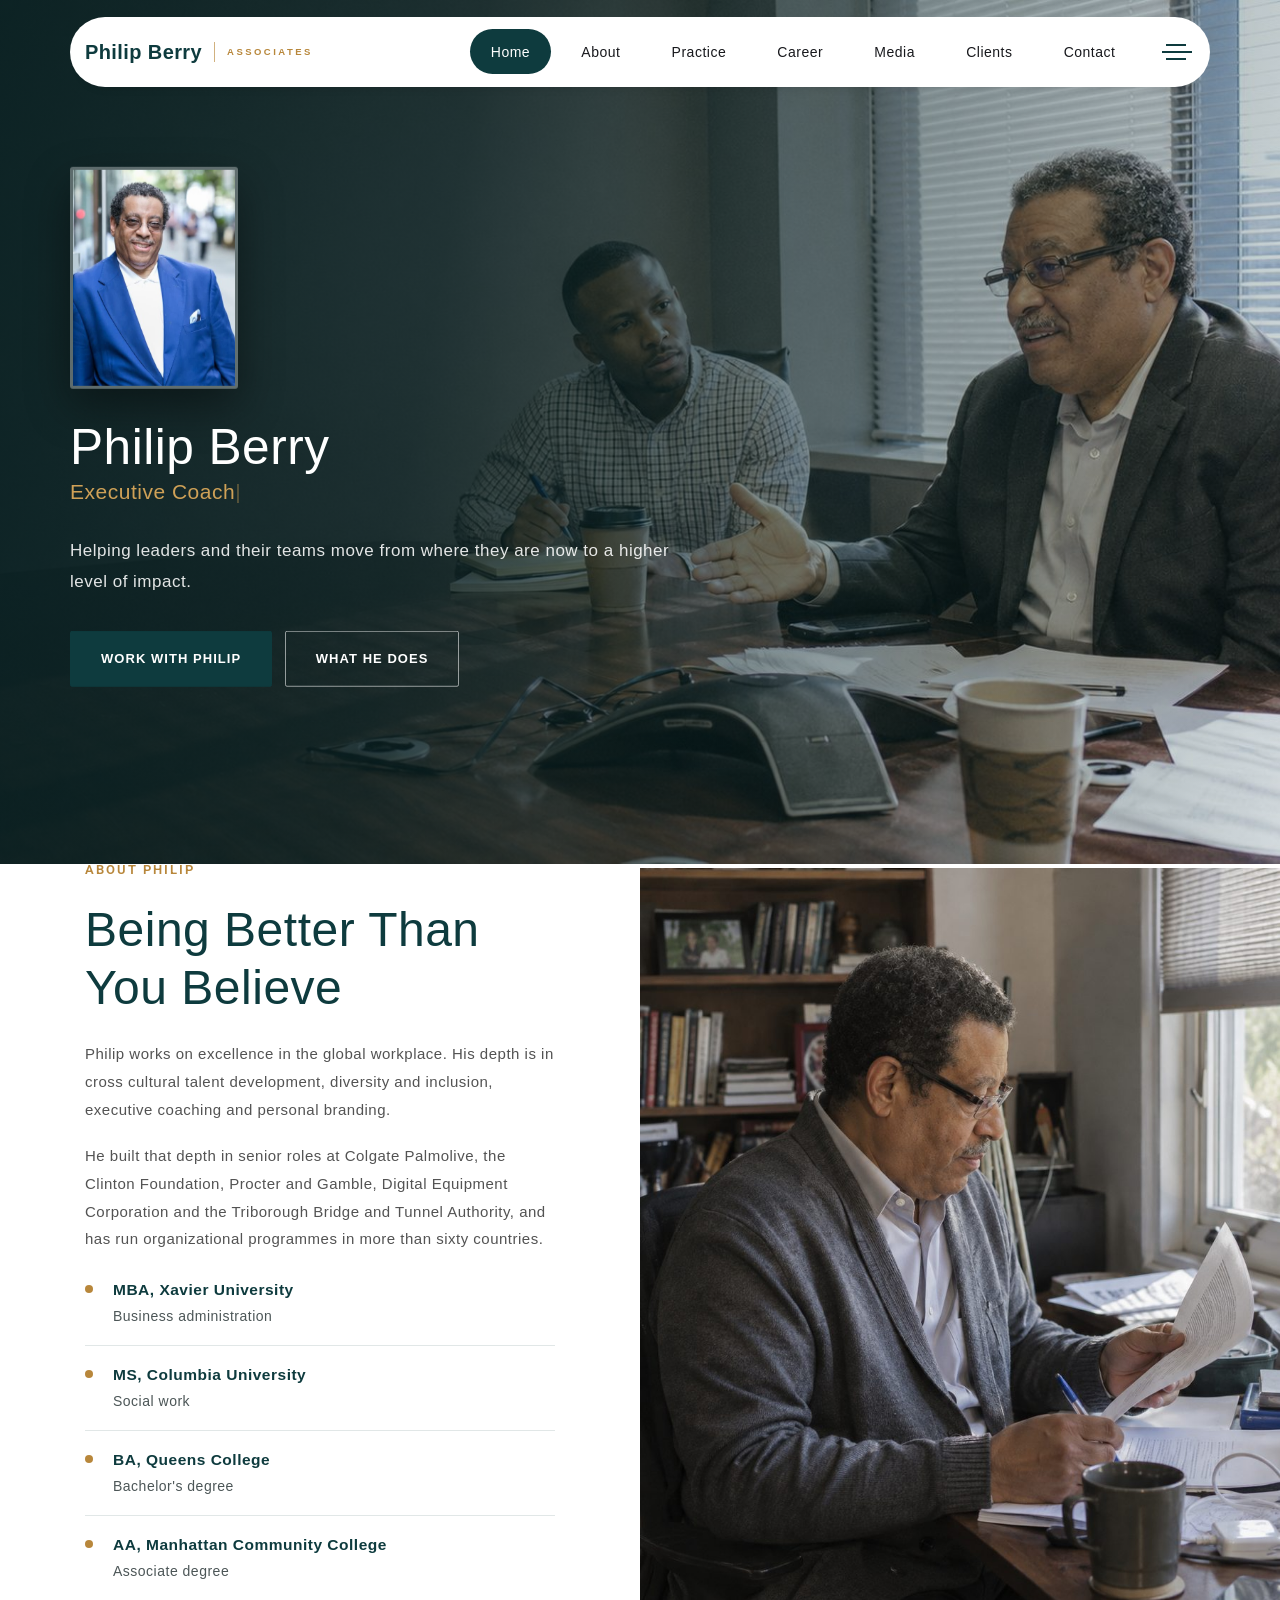
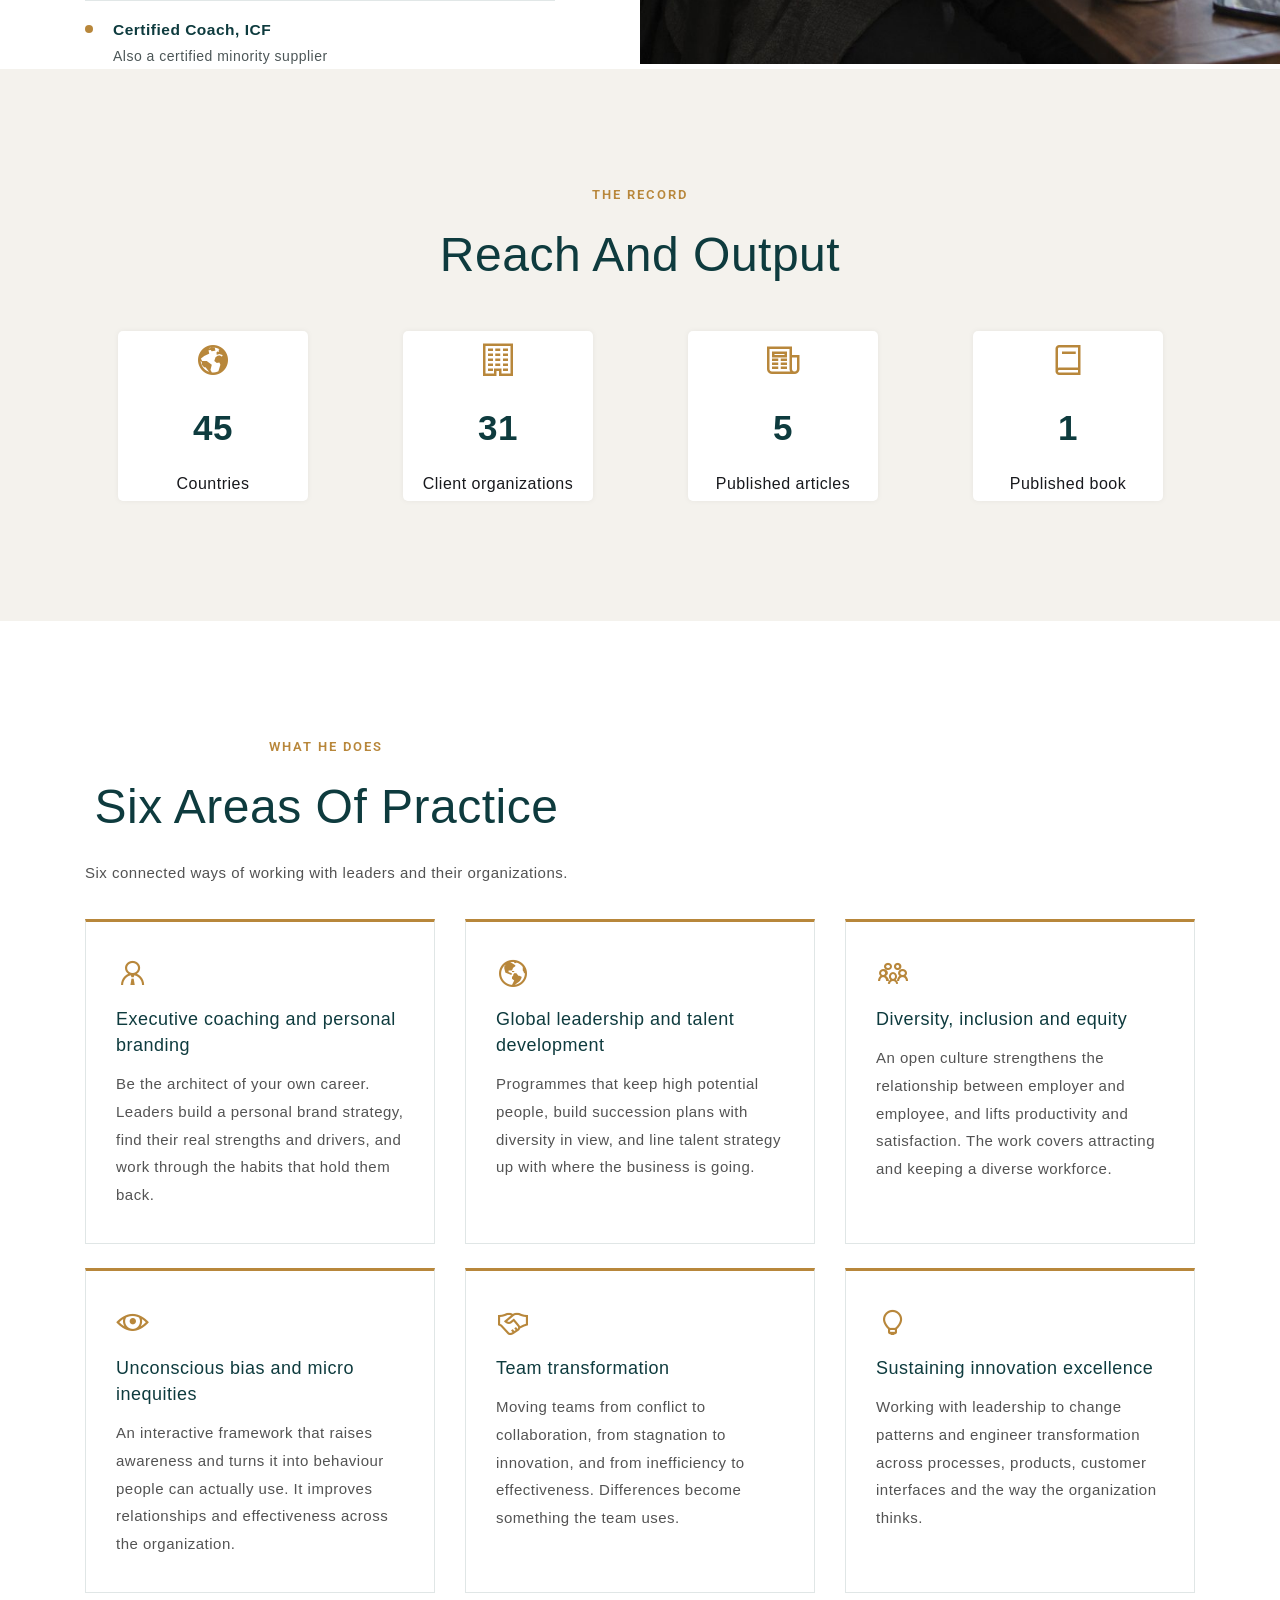
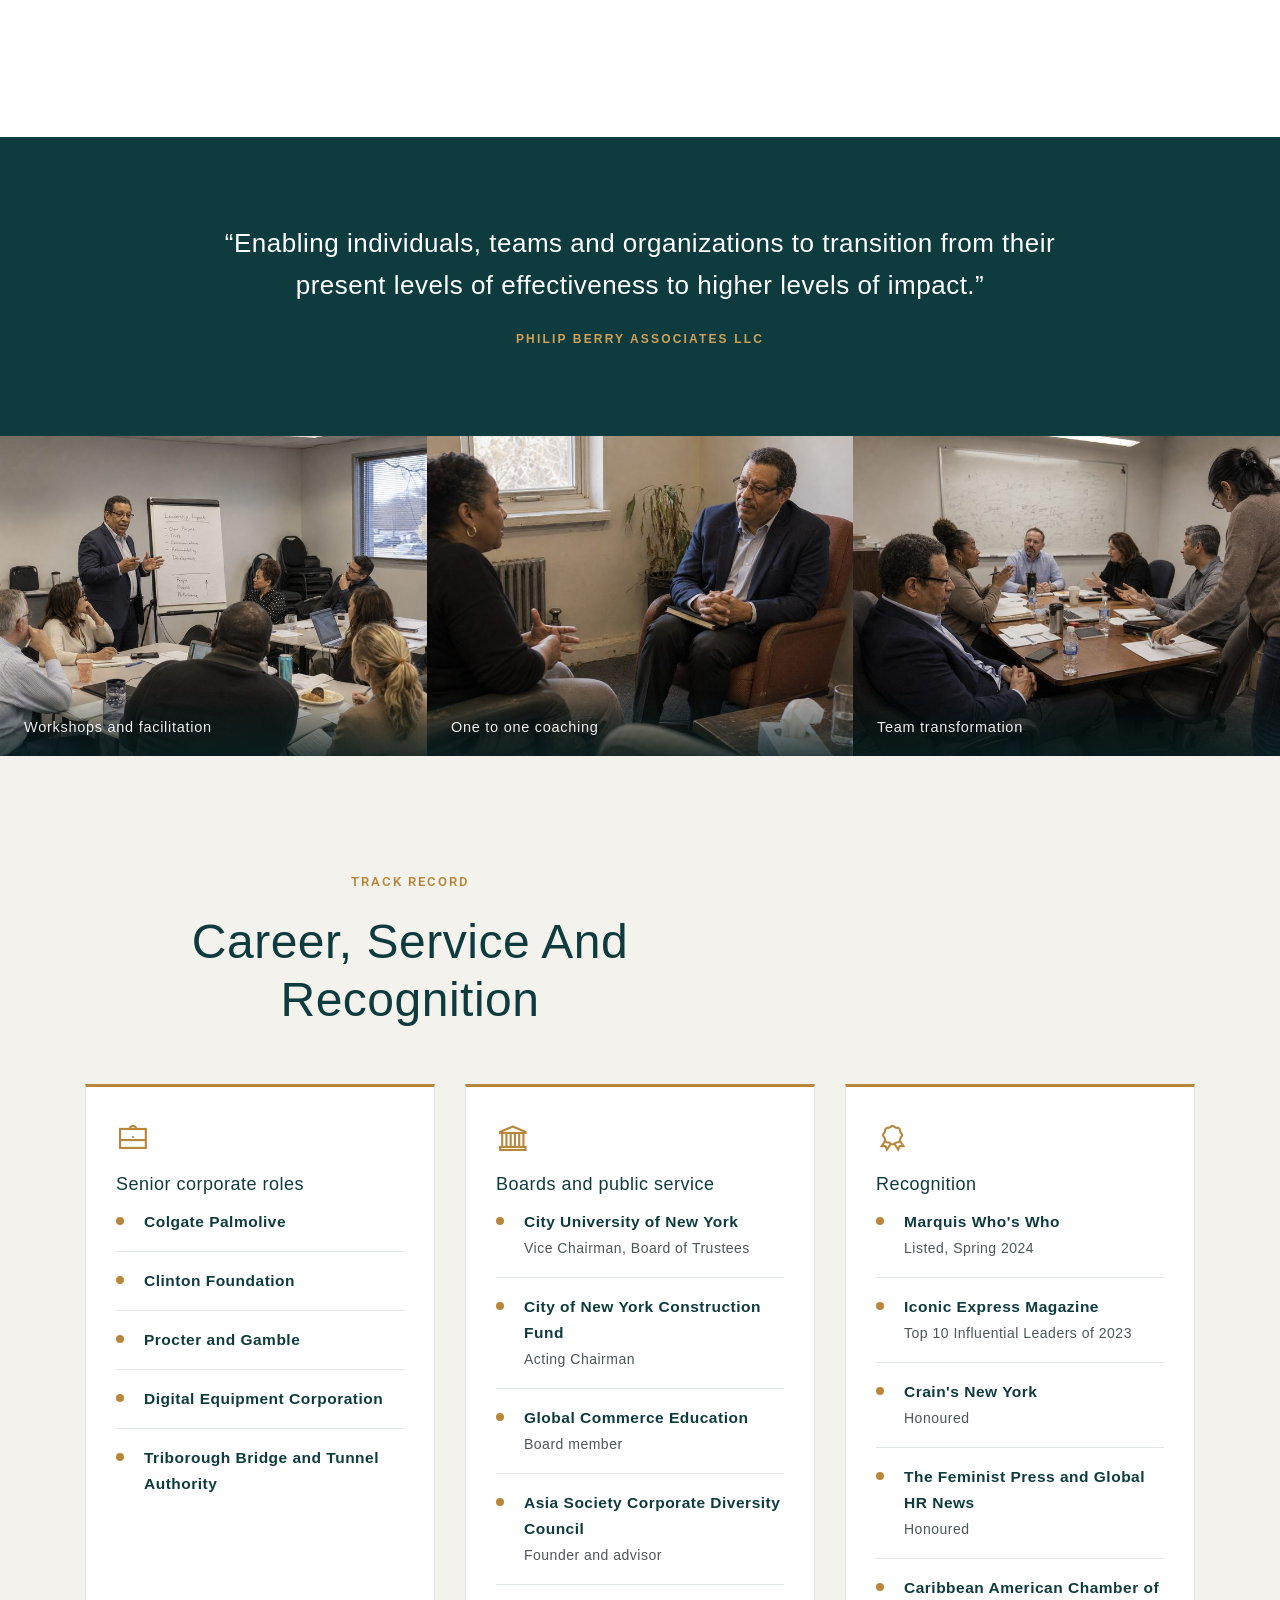
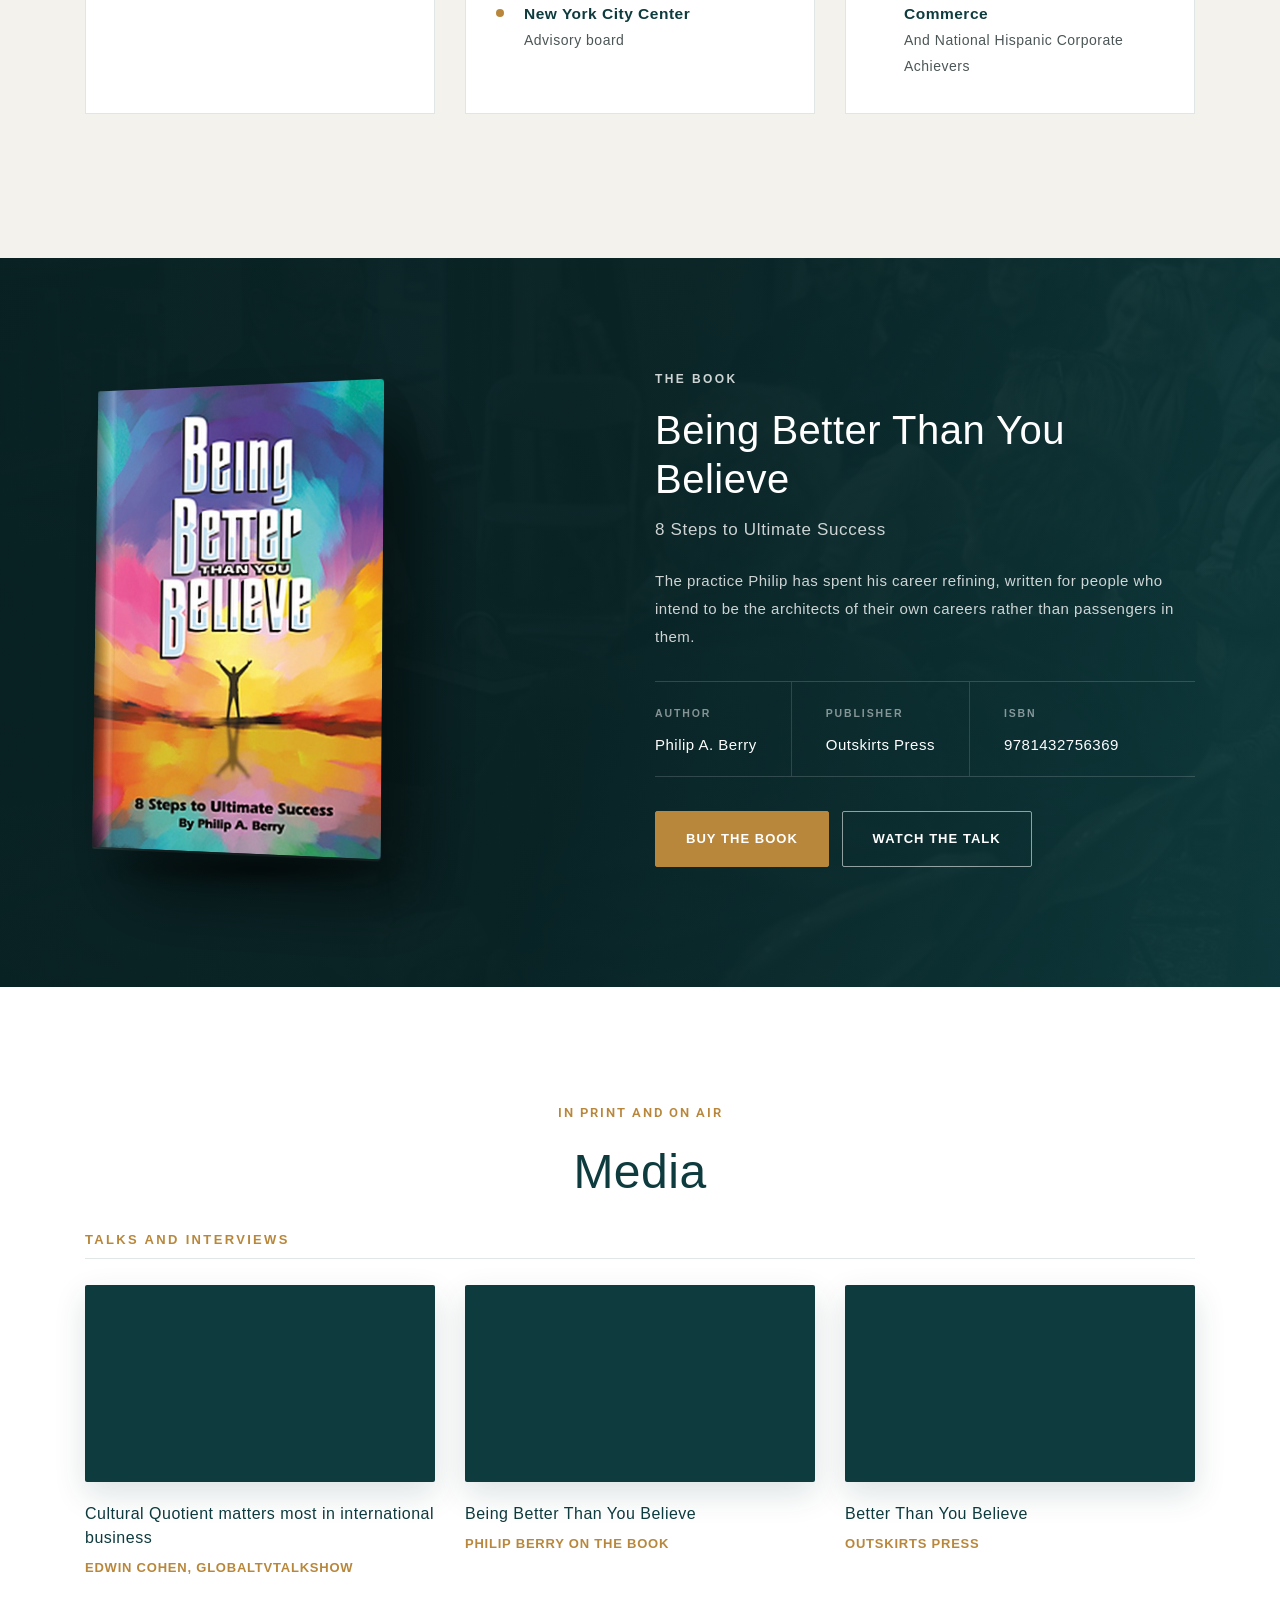
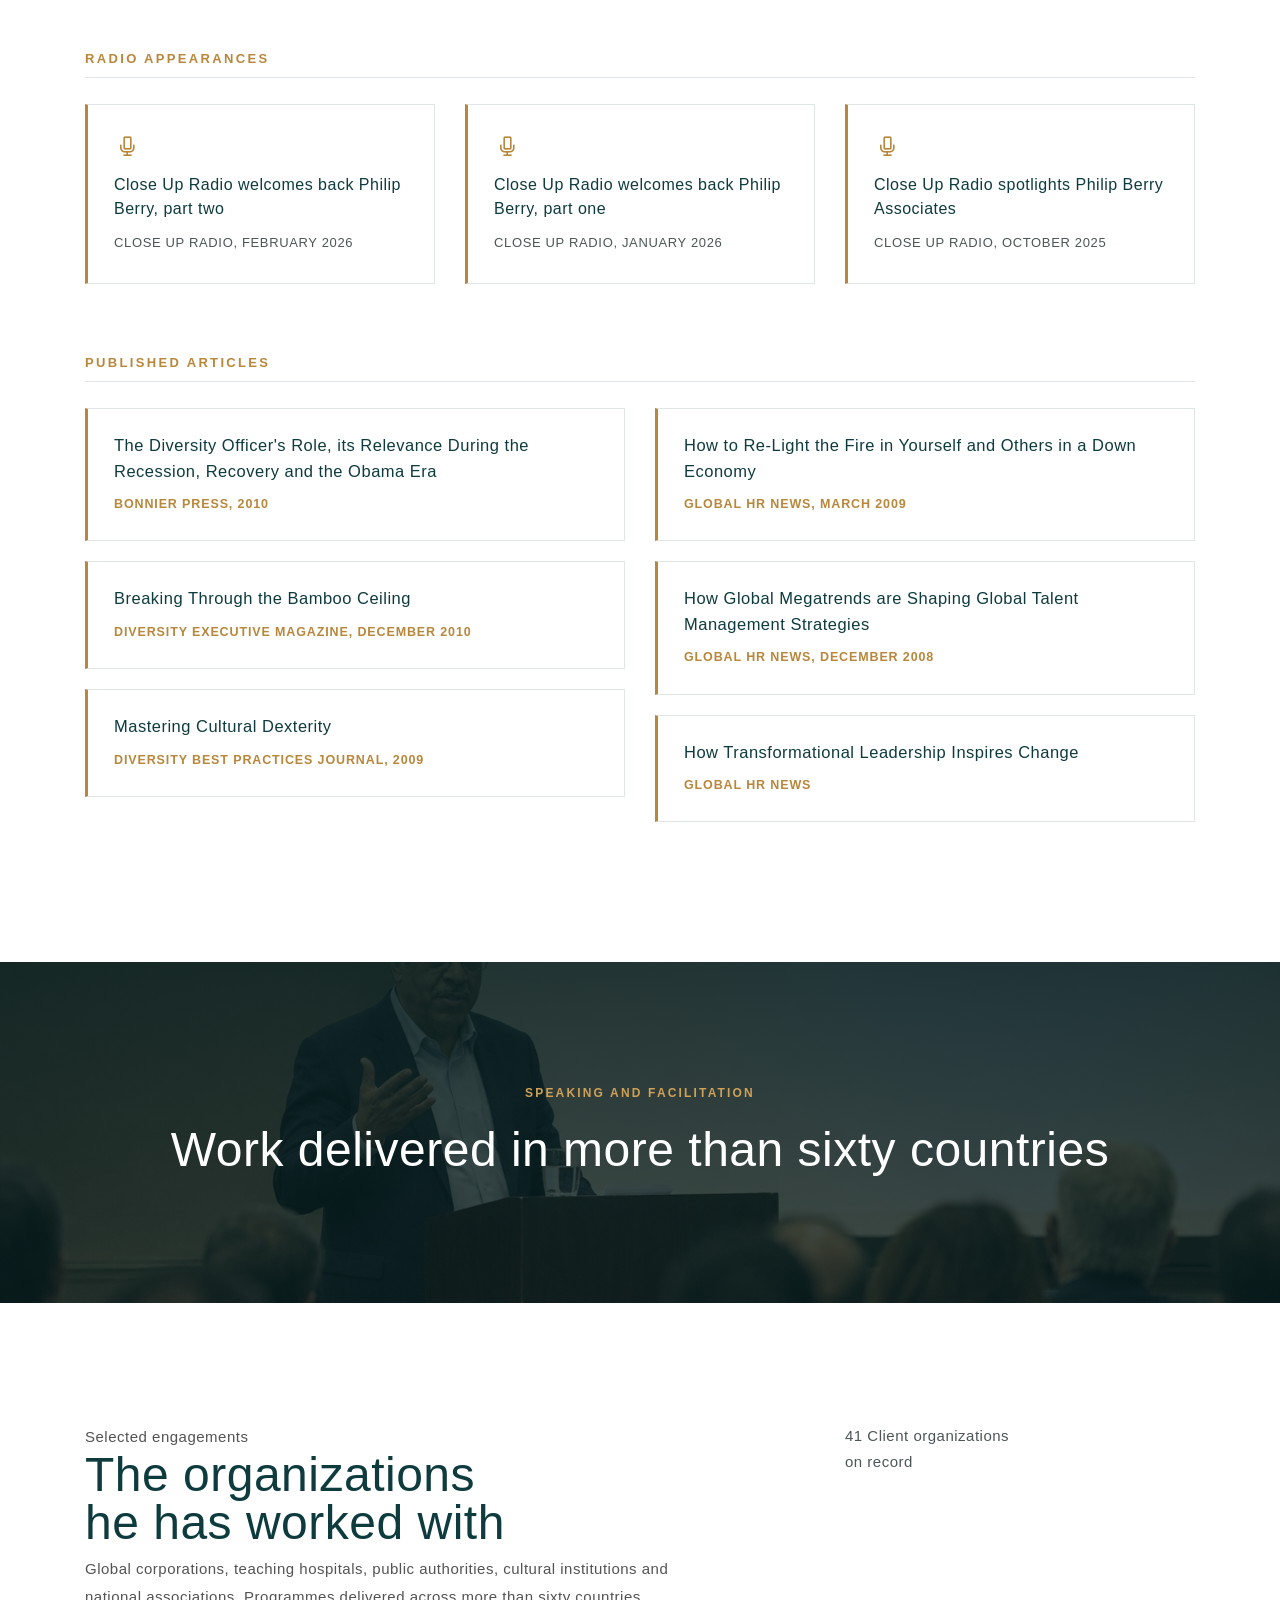
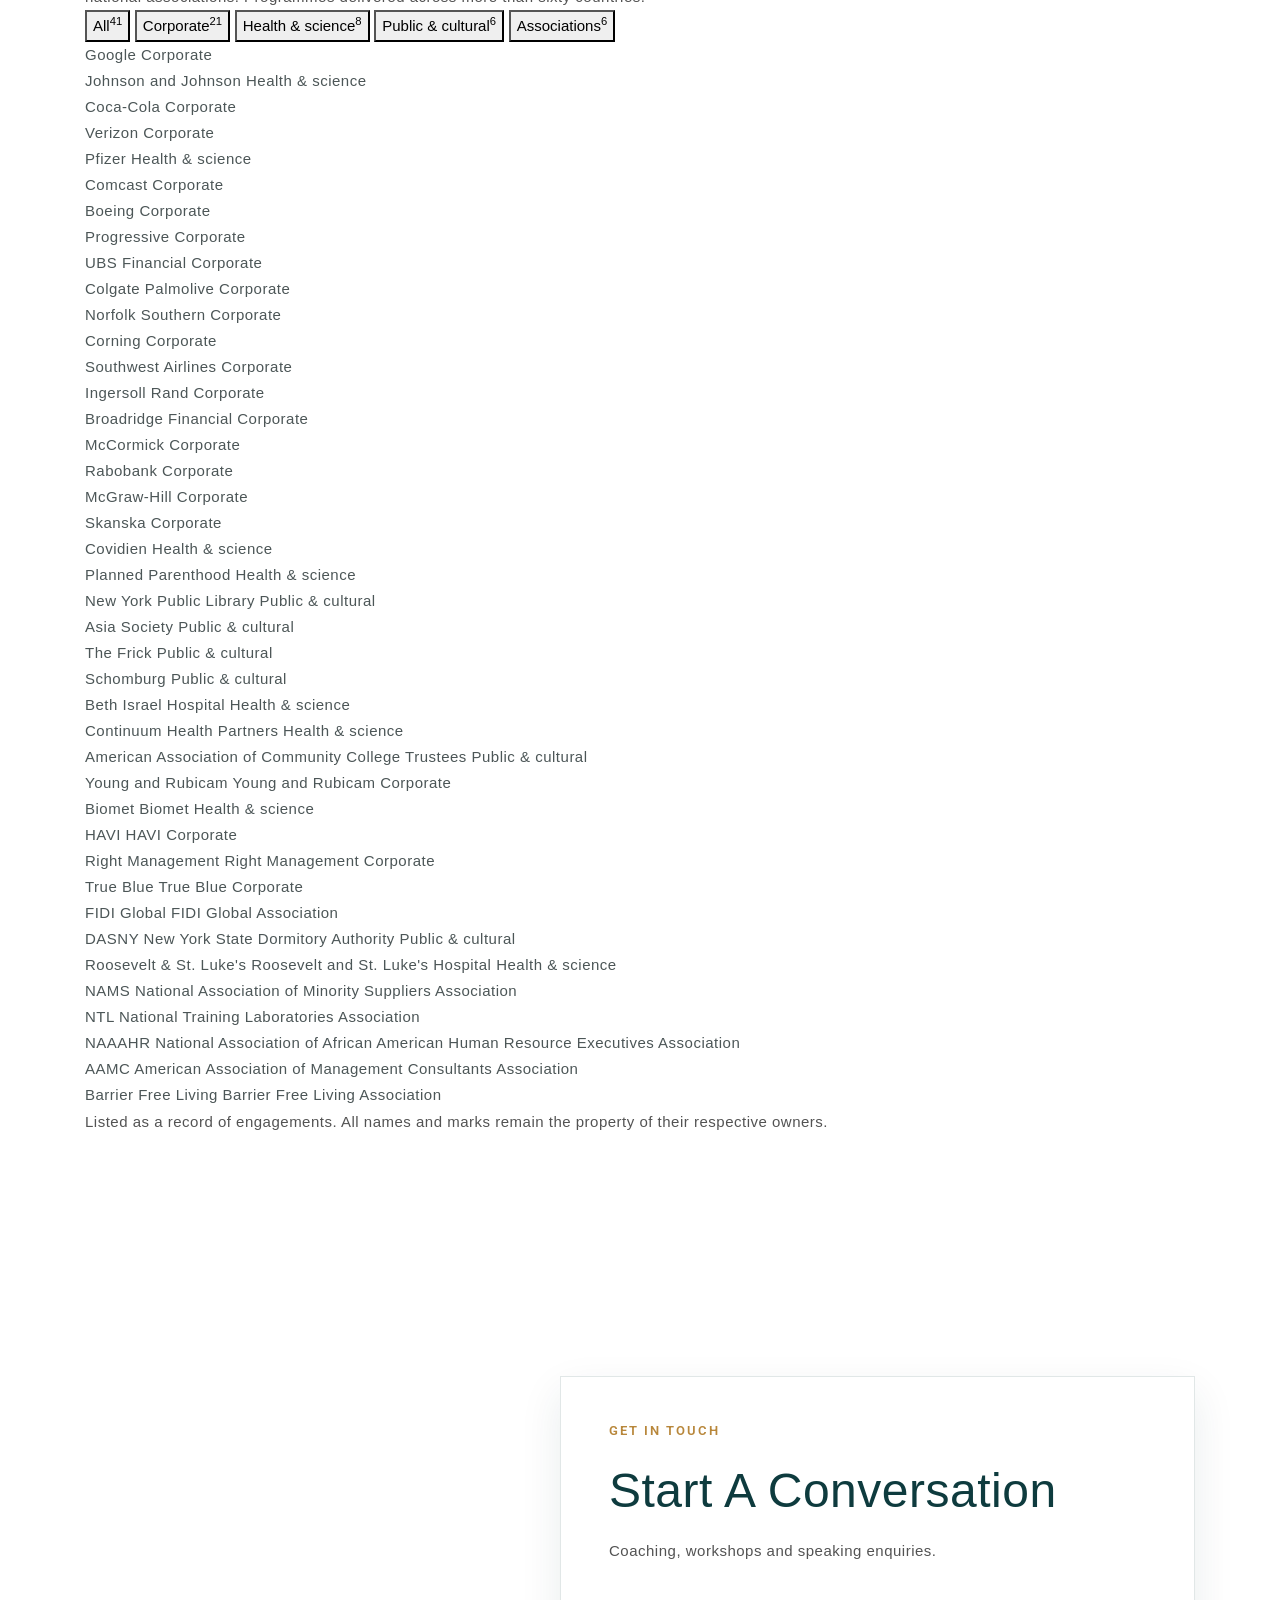
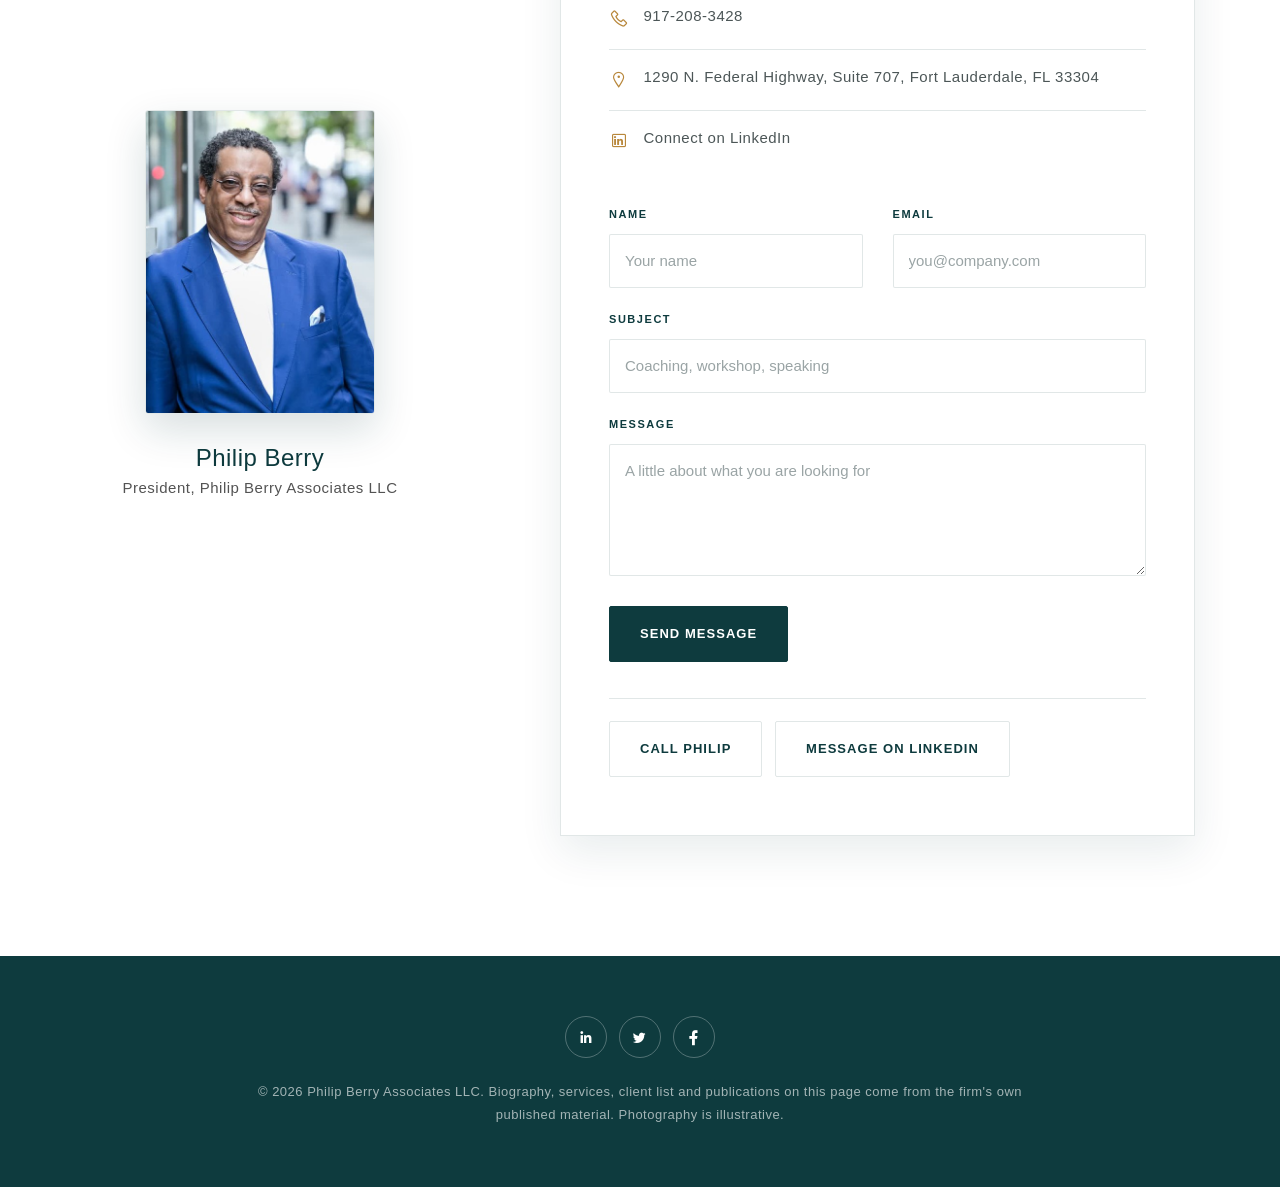
==== commit 72cd22ef: "Add files via upload" ====
--- a/index.html
+++ b/index.html
@@ -596,156 +596,288 @@
 <!-- END PARALLAX BAND -->
 
 <!-- START CLIENT WALL -->
-<section class="bg-light-gray pb-wall-sec">
+<section class="pb-index-sec">
     <div class="container">
-        <div class="row">
-            <div class="col-md-12">
-                <div class="main-title mb-2rem">
-                    <h5 data-reveal>Who he has worked with</h5>
-                    <h2 data-reveal data-reveal-delay="80">Forty one client organizations</h2>
-                    <p data-reveal data-reveal-delay="140">Corporations, hospitals, universities, cultural institutions and non profits across the United States and beyond.</p>
-                </div>
-            </div>
-        </div>
-
-        <div class="row"><div class="col-12">
-            <div class="pb-filters" data-reveal data-reveal-delay="180">
-                <button type="button" class="pb-filter is-on" data-filter="all">All <span>41</span></button>
-                <button type="button" class="pb-filter" data-filter="corp">Corporate <span>21</span></button>
-                <button type="button" class="pb-filter" data-filter="health">Health &amp; science <span>8</span></button>
-                <button type="button" class="pb-filter" data-filter="public">Public &amp; cultural <span>6</span></button>
-                <button type="button" class="pb-filter" data-filter="assoc">Associations <span>6</span></button>
-            </div>
+
+        <div class="row pb-index-head">
+            <div class="col-lg-7 col-md-8">
+                <p class="pb-index-eyebrow" data-reveal>Selected engagements</p>
+                <h2 class="pb-index-title" data-reveal data-reveal-delay="70">The organizations<br>he has worked with</h2>
+                <span class="pb-index-rule" data-reveal data-reveal-delay="120"></span>
+                <p class="pb-index-lead" data-reveal data-reveal-delay="160">
+                    Global corporations, teaching hospitals, public authorities, cultural
+                    institutions and national associations. Programmes delivered across more
+                    than sixty countries.
+                </p>
+            </div>
+            <div class="col-lg-4 col-md-4 ml-lg-auto">
+                <div class="pb-index-figure" data-reveal data-reveal-delay="200">
+                    <span class="pb-figure-num">41</span>
+                    <span class="pb-figure-cap">Client organizations<br>on record</span>
+                </div>
+            </div>
+        </div>
+
+        <nav class="pb-index-filters" data-reveal data-reveal-delay="120" aria-label="Filter clients by sector">
+            <button type="button" class="pb-tab is-on" data-filter="all">All<sup>41</sup></button>
+            <button type="button" class="pb-tab" data-filter="corp">Corporate<sup>21</sup></button>
+            <button type="button" class="pb-tab" data-filter="health">Health &amp; science<sup>8</sup></button>
+            <button type="button" class="pb-tab" data-filter="public">Public &amp; cultural<sup>6</sup></button>
+            <button type="button" class="pb-tab" data-filter="assoc">Associations<sup>6</sup></button>
+        </nav>
+
+        <div class="row"><div class="col-12" data-reveal data-reveal-delay="160">
+            <ul class="pb-index">
+            <li class="pb-idx-item" data-sector="corp">
+              <span class="pb-idx-rule" aria-hidden="true"></span>
+              <span class="pb-mark"><span class="pb-mark-logo" style="--c:0;--r:0" role="img" aria-label="Google logo"></span></span>
+              <span class="pb-name">Google</span>
+              <span class="pb-sector">Corporate</span>
+            </li>
+            <li class="pb-idx-item" data-sector="health">
+              <span class="pb-idx-rule" aria-hidden="true"></span>
+              <span class="pb-mark"><span class="pb-mark-logo" style="--c:1;--r:0" role="img" aria-label="Johnson and Johnson logo"></span></span>
+              <span class="pb-name">Johnson and Johnson</span>
+              <span class="pb-sector">Health &amp; science</span>
+            </li>
+            <li class="pb-idx-item" data-sector="corp">
+              <span class="pb-idx-rule" aria-hidden="true"></span>
+              <span class="pb-mark"><span class="pb-mark-logo" style="--c:2;--r:0" role="img" aria-label="Coca-Cola logo"></span></span>
+              <span class="pb-name">Coca-Cola</span>
+              <span class="pb-sector">Corporate</span>
+            </li>
+            <li class="pb-idx-item" data-sector="corp">
+              <span class="pb-idx-rule" aria-hidden="true"></span>
+              <span class="pb-mark"><span class="pb-mark-logo" style="--c:3;--r:0" role="img" aria-label="Verizon logo"></span></span>
+              <span class="pb-name">Verizon</span>
+              <span class="pb-sector">Corporate</span>
+            </li>
+            <li class="pb-idx-item" data-sector="health">
+              <span class="pb-idx-rule" aria-hidden="true"></span>
+              <span class="pb-mark"><span class="pb-mark-logo" style="--c:4;--r:0" role="img" aria-label="Pfizer logo"></span></span>
+              <span class="pb-name">Pfizer</span>
+              <span class="pb-sector">Health &amp; science</span>
+            </li>
+            <li class="pb-idx-item" data-sector="corp">
+              <span class="pb-idx-rule" aria-hidden="true"></span>
+              <span class="pb-mark"><span class="pb-mark-logo" style="--c:0;--r:1" role="img" aria-label="Comcast logo"></span></span>
+              <span class="pb-name">Comcast</span>
+              <span class="pb-sector">Corporate</span>
+            </li>
+            <li class="pb-idx-item" data-sector="corp">
+              <span class="pb-idx-rule" aria-hidden="true"></span>
+              <span class="pb-mark"><span class="pb-mark-logo" style="--c:1;--r:1" role="img" aria-label="Boeing logo"></span></span>
+              <span class="pb-name">Boeing</span>
+              <span class="pb-sector">Corporate</span>
+            </li>
+            <li class="pb-idx-item" data-sector="corp">
+              <span class="pb-idx-rule" aria-hidden="true"></span>
+              <span class="pb-mark"><span class="pb-mark-logo" style="--c:2;--r:1" role="img" aria-label="Progressive logo"></span></span>
+              <span class="pb-name">Progressive</span>
+              <span class="pb-sector">Corporate</span>
+            </li>
+            <li class="pb-idx-item" data-sector="corp">
+              <span class="pb-idx-rule" aria-hidden="true"></span>
+              <span class="pb-mark"><span class="pb-mark-logo" style="--c:3;--r:1" role="img" aria-label="UBS Financial logo"></span></span>
+              <span class="pb-name">UBS Financial</span>
+              <span class="pb-sector">Corporate</span>
+            </li>
+            <li class="pb-idx-item" data-sector="corp">
+              <span class="pb-idx-rule" aria-hidden="true"></span>
+              <span class="pb-mark"><span class="pb-mark-logo" style="--c:4;--r:1" role="img" aria-label="Colgate Palmolive logo"></span></span>
+              <span class="pb-name">Colgate Palmolive</span>
+              <span class="pb-sector">Corporate</span>
+            </li>
+            <li class="pb-idx-item" data-sector="corp">
+              <span class="pb-idx-rule" aria-hidden="true"></span>
+              <span class="pb-mark"><span class="pb-mark-logo" style="--c:0;--r:2" role="img" aria-label="Norfolk Southern logo"></span></span>
+              <span class="pb-name">Norfolk Southern</span>
+              <span class="pb-sector">Corporate</span>
+            </li>
+            <li class="pb-idx-item" data-sector="corp">
+              <span class="pb-idx-rule" aria-hidden="true"></span>
+              <span class="pb-mark"><span class="pb-mark-logo" style="--c:1;--r:2" role="img" aria-label="Corning logo"></span></span>
+              <span class="pb-name">Corning</span>
+              <span class="pb-sector">Corporate</span>
+            </li>
+            <li class="pb-idx-item" data-sector="corp">
+              <span class="pb-idx-rule" aria-hidden="true"></span>
+              <span class="pb-mark"><span class="pb-mark-logo" style="--c:2;--r:2" role="img" aria-label="Southwest Airlines logo"></span></span>
+              <span class="pb-name">Southwest Airlines</span>
+              <span class="pb-sector">Corporate</span>
+            </li>
+            <li class="pb-idx-item" data-sector="corp">
+              <span class="pb-idx-rule" aria-hidden="true"></span>
+              <span class="pb-mark"><span class="pb-mark-logo" style="--c:3;--r:2" role="img" aria-label="Ingersoll Rand logo"></span></span>
+              <span class="pb-name">Ingersoll Rand</span>
+              <span class="pb-sector">Corporate</span>
+            </li>
+            <li class="pb-idx-item" data-sector="corp">
+              <span class="pb-idx-rule" aria-hidden="true"></span>
+              <span class="pb-mark"><span class="pb-mark-logo" style="--c:4;--r:2" role="img" aria-label="Broadridge Financial logo"></span></span>
+              <span class="pb-name">Broadridge Financial</span>
+              <span class="pb-sector">Corporate</span>
+            </li>
+            <li class="pb-idx-item" data-sector="corp">
+              <span class="pb-idx-rule" aria-hidden="true"></span>
+              <span class="pb-mark"><span class="pb-mark-logo" style="--c:0;--r:3" role="img" aria-label="McCormick logo"></span></span>
+              <span class="pb-name">McCormick</span>
+              <span class="pb-sector">Corporate</span>
+            </li>
+            <li class="pb-idx-item" data-sector="corp">
+              <span class="pb-idx-rule" aria-hidden="true"></span>
+              <span class="pb-mark"><span class="pb-mark-logo" style="--c:1;--r:3" role="img" aria-label="Rabobank logo"></span></span>
+              <span class="pb-name">Rabobank</span>
+              <span class="pb-sector">Corporate</span>
+            </li>
+            <li class="pb-idx-item" data-sector="corp">
+              <span class="pb-idx-rule" aria-hidden="true"></span>
+              <span class="pb-mark"><span class="pb-mark-logo" style="--c:2;--r:3" role="img" aria-label="McGraw-Hill logo"></span></span>
+              <span class="pb-name">McGraw-Hill</span>
+              <span class="pb-sector">Corporate</span>
+            </li>
+            <li class="pb-idx-item" data-sector="corp">
+              <span class="pb-idx-rule" aria-hidden="true"></span>
+              <span class="pb-mark"><span class="pb-mark-logo" style="--c:3;--r:3" role="img" aria-label="Skanska logo"></span></span>
+              <span class="pb-name">Skanska</span>
+              <span class="pb-sector">Corporate</span>
+            </li>
+            <li class="pb-idx-item" data-sector="health">
+              <span class="pb-idx-rule" aria-hidden="true"></span>
+              <span class="pb-mark"><span class="pb-mark-logo" style="--c:4;--r:3" role="img" aria-label="Covidien logo"></span></span>
+              <span class="pb-name">Covidien</span>
+              <span class="pb-sector">Health &amp; science</span>
+            </li>
+            <li class="pb-idx-item" data-sector="health">
+              <span class="pb-idx-rule" aria-hidden="true"></span>
+              <span class="pb-mark"><span class="pb-mark-logo" style="--c:0;--r:4" role="img" aria-label="Planned Parenthood logo"></span></span>
+              <span class="pb-name">Planned Parenthood</span>
+              <span class="pb-sector">Health &amp; science</span>
+            </li>
+            <li class="pb-idx-item" data-sector="public">
+              <span class="pb-idx-rule" aria-hidden="true"></span>
+              <span class="pb-mark"><span class="pb-mark-logo" style="--c:1;--r:4" role="img" aria-label="New York Public Library logo"></span></span>
+              <span class="pb-name">New York Public Library</span>
+              <span class="pb-sector">Public &amp; cultural</span>
+            </li>
+            <li class="pb-idx-item" data-sector="public">
+              <span class="pb-idx-rule" aria-hidden="true"></span>
+              <span class="pb-mark"><span class="pb-mark-logo" style="--c:2;--r:4" role="img" aria-label="Asia Society logo"></span></span>
+              <span class="pb-name">Asia Society</span>
+              <span class="pb-sector">Public &amp; cultural</span>
+            </li>
+            <li class="pb-idx-item" data-sector="public">
+              <span class="pb-idx-rule" aria-hidden="true"></span>
+              <span class="pb-mark"><span class="pb-mark-logo" style="--c:3;--r:4" role="img" aria-label="The Frick logo"></span></span>
+              <span class="pb-name">The Frick</span>
+              <span class="pb-sector">Public &amp; cultural</span>
+            </li>
+            <li class="pb-idx-item" data-sector="public">
+              <span class="pb-idx-rule" aria-hidden="true"></span>
+              <span class="pb-mark"><span class="pb-mark-logo" style="--c:4;--r:4" role="img" aria-label="Schomburg logo"></span></span>
+              <span class="pb-name">Schomburg</span>
+              <span class="pb-sector">Public &amp; cultural</span>
+            </li>
+            <li class="pb-idx-item" data-sector="health">
+              <span class="pb-idx-rule" aria-hidden="true"></span>
+              <span class="pb-mark"><span class="pb-mark-logo" style="--c:0;--r:5" role="img" aria-label="Beth Israel Hospital logo"></span></span>
+              <span class="pb-name">Beth Israel Hospital</span>
+              <span class="pb-sector">Health &amp; science</span>
+            </li>
+            <li class="pb-idx-item" data-sector="health">
+              <span class="pb-idx-rule" aria-hidden="true"></span>
+              <span class="pb-mark"><span class="pb-mark-logo" style="--c:1;--r:5" role="img" aria-label="Continuum Health Partners logo"></span></span>
+              <span class="pb-name">Continuum Health Partners</span>
+              <span class="pb-sector">Health &amp; science</span>
+            </li>
+            <li class="pb-idx-item" data-sector="public">
+              <span class="pb-idx-rule" aria-hidden="true"></span>
+              <span class="pb-mark"><span class="pb-mark-logo" style="--c:2;--r:5" role="img" aria-label="American Association of Community College Trustees logo"></span></span>
+              <span class="pb-name">American Association of Community College Trustees</span>
+              <span class="pb-sector">Public &amp; cultural</span>
+            </li>
+            <li class="pb-idx-item" data-sector="corp">
+              <span class="pb-idx-rule" aria-hidden="true"></span>
+              <span class="pb-mark"><span class="pb-mark-type">Young and Rubicam</span></span>
+              <span class="pb-name">Young and Rubicam</span>
+              <span class="pb-sector">Corporate</span>
+            </li>
+            <li class="pb-idx-item" data-sector="health">
+              <span class="pb-idx-rule" aria-hidden="true"></span>
+              <span class="pb-mark"><span class="pb-mark-type">Biomet</span></span>
+              <span class="pb-name">Biomet</span>
+              <span class="pb-sector">Health &amp; science</span>
+            </li>
+            <li class="pb-idx-item" data-sector="corp">
+              <span class="pb-idx-rule" aria-hidden="true"></span>
+              <span class="pb-mark"><span class="pb-mark-type">HAVI</span></span>
+              <span class="pb-name">HAVI</span>
+              <span class="pb-sector">Corporate</span>
+            </li>
+            <li class="pb-idx-item" data-sector="corp">
+              <span class="pb-idx-rule" aria-hidden="true"></span>
+              <span class="pb-mark"><span class="pb-mark-type">Right Management</span></span>
+              <span class="pb-name">Right Management</span>
+              <span class="pb-sector">Corporate</span>
+            </li>
+            <li class="pb-idx-item" data-sector="corp">
+              <span class="pb-idx-rule" aria-hidden="true"></span>
+              <span class="pb-mark"><span class="pb-mark-type">True Blue</span></span>
+              <span class="pb-name">True Blue</span>
+              <span class="pb-sector">Corporate</span>
+            </li>
+            <li class="pb-idx-item" data-sector="assoc">
+              <span class="pb-idx-rule" aria-hidden="true"></span>
+              <span class="pb-mark"><span class="pb-mark-type">FIDI Global</span></span>
+              <span class="pb-name">FIDI Global</span>
+              <span class="pb-sector">Association</span>
+            </li>
+            <li class="pb-idx-item" data-sector="public">
+              <span class="pb-idx-rule" aria-hidden="true"></span>
+              <span class="pb-mark"><span class="pb-mark-type">DASNY</span></span>
+              <span class="pb-name">New York State Dormitory Authority</span>
+              <span class="pb-sector">Public &amp; cultural</span>
+            </li>
+            <li class="pb-idx-item" data-sector="health">
+              <span class="pb-idx-rule" aria-hidden="true"></span>
+              <span class="pb-mark"><span class="pb-mark-type">Roosevelt &amp; St. Luke's</span></span>
+              <span class="pb-name">Roosevelt and St. Luke's Hospital</span>
+              <span class="pb-sector">Health &amp; science</span>
+            </li>
+            <li class="pb-idx-item" data-sector="assoc">
+              <span class="pb-idx-rule" aria-hidden="true"></span>
+              <span class="pb-mark"><span class="pb-mark-type">NAMS</span></span>
+              <span class="pb-name">National Association of Minority Suppliers</span>
+              <span class="pb-sector">Association</span>
+            </li>
+            <li class="pb-idx-item" data-sector="assoc">
+              <span class="pb-idx-rule" aria-hidden="true"></span>
+              <span class="pb-mark"><span class="pb-mark-type">NTL</span></span>
+              <span class="pb-name">National Training Laboratories</span>
+              <span class="pb-sector">Association</span>
+            </li>
+            <li class="pb-idx-item" data-sector="assoc">
+              <span class="pb-idx-rule" aria-hidden="true"></span>
+              <span class="pb-mark"><span class="pb-mark-type">NAAAHR</span></span>
+              <span class="pb-name">National Association of African American Human Resource Executives</span>
+              <span class="pb-sector">Association</span>
+            </li>
+            <li class="pb-idx-item" data-sector="assoc">
+              <span class="pb-idx-rule" aria-hidden="true"></span>
+              <span class="pb-mark"><span class="pb-mark-type">AAMC</span></span>
+              <span class="pb-name">American Association of Management Consultants</span>
+              <span class="pb-sector">Association</span>
+            </li>
+            <li class="pb-idx-item" data-sector="assoc">
+              <span class="pb-idx-rule" aria-hidden="true"></span>
+              <span class="pb-mark"><span class="pb-mark-type">Barrier Free Living</span></span>
+              <span class="pb-name">Barrier Free Living</span>
+              <span class="pb-sector">Association</span>
+            </li>
+            </ul>
+            <p class="pb-index-note">Listed as a record of engagements. All names and marks remain the property of their respective owners.</p>
         </div></div>
 
-        <div class="row"><div class="col-12" data-reveal data-reveal-delay="220">
-            <ul class="pb-logo-wall">
-        <li class="pb-logo-item" data-sector="corp">
-          <span class="pb-logo-tile"><span class="pb-mono">BO</span><span class="pb-org">Boeing</span></span>
-        </li>
-        <li class="pb-logo-item" data-sector="corp">
-          <span class="pb-logo-tile"><span class="pb-mono">BF</span><span class="pb-org">Broadridge Financial</span></span>
-        </li>
-        <li class="pb-logo-item" data-sector="corp">
-          <span class="pb-logo-tile"><span class="pb-mono">CC</span><span class="pb-org">Coca-Cola</span></span>
-        </li>
-        <li class="pb-logo-item" data-sector="corp">
-          <span class="pb-logo-tile"><span class="pb-mono">CP</span><span class="pb-org">Colgate Palmolive</span></span>
-        </li>
-        <li class="pb-logo-item" data-sector="corp">
-          <span class="pb-logo-tile"><span class="pb-mono">CM</span><span class="pb-org">Comcast</span></span>
-        </li>
-        <li class="pb-logo-item" data-sector="corp">
-          <span class="pb-logo-tile"><span class="pb-mono">CG</span><span class="pb-org">Corning</span></span>
-        </li>
-        <li class="pb-logo-item" data-sector="corp">
-          <span class="pb-logo-tile"><span class="pb-mono">GO</span><span class="pb-org">Google</span></span>
-        </li>
-        <li class="pb-logo-item" data-sector="corp">
-          <span class="pb-logo-tile"><span class="pb-mono">HV</span><span class="pb-org">HAVI</span></span>
-        </li>
-        <li class="pb-logo-item" data-sector="corp">
-          <span class="pb-logo-tile"><span class="pb-mono">IR</span><span class="pb-org">Ingersoll Rand</span></span>
-        </li>
-        <li class="pb-logo-item" data-sector="corp">
-          <span class="pb-logo-tile"><span class="pb-mono">MC</span><span class="pb-org">McCormick</span></span>
-        </li>
-        <li class="pb-logo-item" data-sector="corp">
-          <span class="pb-logo-tile"><span class="pb-mono">MH</span><span class="pb-org">McGraw-Hill</span></span>
-        </li>
-        <li class="pb-logo-item" data-sector="corp">
-          <span class="pb-logo-tile"><span class="pb-mono">NS</span><span class="pb-org">Norfolk Southern</span></span>
-        </li>
-        <li class="pb-logo-item" data-sector="corp">
-          <span class="pb-logo-tile"><span class="pb-mono">PG</span><span class="pb-org">Progressive</span></span>
-        </li>
-        <li class="pb-logo-item" data-sector="corp">
-          <span class="pb-logo-tile"><span class="pb-mono">RB</span><span class="pb-org">Rabobank</span></span>
-        </li>
-        <li class="pb-logo-item" data-sector="corp">
-          <span class="pb-logo-tile"><span class="pb-mono">RM</span><span class="pb-org">Right Management</span></span>
-        </li>
-        <li class="pb-logo-item" data-sector="corp">
-          <span class="pb-logo-tile"><span class="pb-mono">SK</span><span class="pb-org">Skanska</span></span>
-        </li>
-        <li class="pb-logo-item" data-sector="corp">
-          <span class="pb-logo-tile"><span class="pb-mono">SW</span><span class="pb-org">Southwest Airlines</span></span>
-        </li>
-        <li class="pb-logo-item" data-sector="corp">
-          <span class="pb-logo-tile"><span class="pb-mono">TB</span><span class="pb-org">True Blue</span></span>
-        </li>
-        <li class="pb-logo-item" data-sector="corp">
-          <span class="pb-logo-tile"><span class="pb-mono">UB</span><span class="pb-org">UBS Financial</span></span>
-        </li>
-        <li class="pb-logo-item" data-sector="corp">
-          <span class="pb-logo-tile"><span class="pb-mono">VZ</span><span class="pb-org">Verizon</span></span>
-        </li>
-        <li class="pb-logo-item" data-sector="corp">
-          <span class="pb-logo-tile"><span class="pb-mono">YR</span><span class="pb-org">Young and Rubicam</span></span>
-        </li>
-        <li class="pb-logo-item" data-sector="health">
-          <span class="pb-logo-tile"><span class="pb-mono">BI</span><span class="pb-org">Beth Israel Hospital</span></span>
-        </li>
-        <li class="pb-logo-item" data-sector="health">
-          <span class="pb-logo-tile"><span class="pb-mono">BM</span><span class="pb-org">Biomet</span></span>
-        </li>
-        <li class="pb-logo-item" data-sector="health">
-          <span class="pb-logo-tile"><span class="pb-mono">CH</span><span class="pb-org">Continuum Health Partners</span></span>
-        </li>
-        <li class="pb-logo-item" data-sector="health">
-          <span class="pb-logo-tile"><span class="pb-mono">CV</span><span class="pb-org">Covidien</span></span>
-        </li>
-        <li class="pb-logo-item" data-sector="health">
-          <span class="pb-logo-tile"><span class="pb-mono">JJ</span><span class="pb-org">Johnson and Johnson</span></span>
-        </li>
-        <li class="pb-logo-item" data-sector="health">
-          <span class="pb-logo-tile"><span class="pb-mono">PF</span><span class="pb-org">Pfizer</span></span>
-        </li>
-        <li class="pb-logo-item" data-sector="health">
-          <span class="pb-logo-tile"><span class="pb-mono">PP</span><span class="pb-org">Planned Parenthood</span></span>
-        </li>
-        <li class="pb-logo-item" data-sector="health">
-          <span class="pb-logo-tile"><span class="pb-mono">RS</span><span class="pb-org">Roosevelt and St. Luke's Hospital</span></span>
-        </li>
-        <li class="pb-logo-item" data-sector="public">
-          <span class="pb-logo-tile"><span class="pb-mono">AC</span><span class="pb-org">American Association of Community College Trustees</span></span>
-        </li>
-        <li class="pb-logo-item" data-sector="public">
-          <span class="pb-logo-tile"><span class="pb-mono">AS</span><span class="pb-org">Asia Society</span></span>
-        </li>
-        <li class="pb-logo-item" data-sector="public">
-          <span class="pb-logo-tile"><span class="pb-mono">NY</span><span class="pb-org">New York Public Library</span></span>
-        </li>
-        <li class="pb-logo-item" data-sector="public">
-          <span class="pb-logo-tile"><span class="pb-mono">DA</span><span class="pb-org">New York State Dormitory Authority</span></span>
-        </li>
-        <li class="pb-logo-item" data-sector="public">
-          <span class="pb-logo-tile"><span class="pb-mono">SC</span><span class="pb-org">Schomburg</span></span>
-        </li>
-        <li class="pb-logo-item" data-sector="public">
-          <span class="pb-logo-tile"><span class="pb-mono">TF</span><span class="pb-org">The Frick</span></span>
-        </li>
-        <li class="pb-logo-item" data-sector="assoc">
-          <span class="pb-logo-tile"><span class="pb-mono">AM</span><span class="pb-org">American Association of Management Consultants</span></span>
-        </li>
-        <li class="pb-logo-item" data-sector="assoc">
-          <span class="pb-logo-tile"><span class="pb-mono">BL</span><span class="pb-org">Barrier Free Living</span></span>
-        </li>
-        <li class="pb-logo-item" data-sector="assoc">
-          <span class="pb-logo-tile"><span class="pb-mono">FG</span><span class="pb-org">FIDI Global</span></span>
-        </li>
-        <li class="pb-logo-item" data-sector="assoc">
-          <span class="pb-logo-tile"><span class="pb-mono">AA</span><span class="pb-org">National Association of African American Human Resource Executives</span></span>
-        </li>
-        <li class="pb-logo-item" data-sector="assoc">
-          <span class="pb-logo-tile"><span class="pb-mono">MS</span><span class="pb-org">National Association of Minority Suppliers</span></span>
-        </li>
-        <li class="pb-logo-item" data-sector="assoc">
-          <span class="pb-logo-tile"><span class="pb-mono">NT</span><span class="pb-org">National Training Laboratories</span></span>
-        </li>
-            </ul>
-            <p class="pb-wall-note">Client names are listed as a record of engagements. Marks and logos remain the property of their owners.</p>
-        </div></div>
     </div>
 </section>
 <!-- END CLIENT WALL -->
--- a/pb/css/custom.css
+++ b/pb/css/custom.css
@@ -340,15 +340,70 @@
 .pb-pub h4{ font-size:16.5px; line-height:1.55; margin-bottom:9px; }
 .pb-pub p{ margin:0; font-size:12.5px; letter-spacing:.07em; text-transform:uppercase; color:var(--pb-accent); font-weight:600; }
 
-/* ---------- client roster ---------- */
-.pb-roster{ list-style:none; padding:0; margin:0; column-gap:34px; }
-.pb-roster li{
-  break-inside:avoid; padding:9px 0 9px 20px; position:relative;
-  font-size:15px; border-bottom:1px solid var(--pb-line);
-}
-.pb-roster li::before{ content:""; position:absolute; left:0; top:17px; width:7px; height:1px; background:var(--pb-accent); }
-@media(min-width:768px){ .pb-roster{ column-count:2; } }
-@media(min-width:992px){ .pb-roster{ column-count:3; } }
+/* ---------- client wall ----------
+   Real client logos were not used: of the 41 organizations only five have a
+   mark that can be sourced and self hosted, and a wall where five tiles carry
+   a logo and thirty six do not reads as broken. Displaying third party marks
+   also needs each owner's permission. Uniform wordmark tiles instead. */
+.pb-filters{
+  display:flex; flex-wrap:wrap; gap:10px; justify-content:center;
+  margin:0 0 38px;
+}
+.pb-filter{
+  -webkit-appearance:none; appearance:none; cursor:pointer;
+  background:#fff; border:1px solid var(--pb-line); border-radius:40px;
+  padding:10px 20px; font-family:'Montserrat',sans-serif;
+  font-size:12px; font-weight:600; letter-spacing:.08em; text-transform:uppercase;
+  color:var(--pb-brand);
+  transition:background .3s var(--pb-ease), color .3s var(--pb-ease),
+             border-color .3s var(--pb-ease), transform .3s var(--pb-ease);
+}
+.pb-filter span{
+  display:inline-block; margin-left:8px; padding:1px 7px; border-radius:20px;
+  background:rgba(14,59,62,.08); font-size:10.5px; color:var(--pb-body);
+  transition:background .3s var(--pb-ease), color .3s var(--pb-ease);
+}
+.pb-filter:hover{ border-color:var(--pb-accent); color:var(--pb-accent); transform:translateY(-2px); }
+.pb-filter.is-on{ background:var(--pb-brand); border-color:var(--pb-brand); color:#fff; }
+.pb-filter.is-on span{ background:rgba(255,255,255,.18); color:#fff; }
+
+.pb-logo-wall{
+  list-style:none; padding:0; margin:0;
+  display:grid; gap:14px;
+  grid-template-columns:repeat(auto-fill, minmax(232px, 1fr));
+}
+.pb-logo-item{ display:block; }
+.pb-logo-item.is-out{ display:none; }
+.pb-logo-item.is-in-view .pb-logo-tile{ animation:pbPop .5s var(--pb-ease) both; }
+@keyframes pbPop{ from{ opacity:0; transform:translateY(10px) scale(.98); } to{ opacity:1; transform:none; } }
+
+.pb-logo-tile{
+  display:flex; align-items:center; gap:14px; height:100%;
+  background:#fff; border:1px solid var(--pb-line); border-radius:3px;
+  padding:16px 18px; min-height:74px;
+  transition:box-shadow .4s var(--pb-ease), transform .4s var(--pb-ease),
+             border-color .4s var(--pb-ease);
+}
+.pb-logo-item:hover .pb-logo-tile{
+  transform:translateY(-4px); border-color:rgba(184,135,59,.55);
+  box-shadow:0 14px 32px rgba(14,59,62,.13);
+}
+.pb-mono{
+  flex:0 0 auto; width:42px; height:42px; border-radius:3px;
+  background:var(--pb-brand); color:var(--pb-accent-2);
+  display:flex; align-items:center; justify-content:center;
+  font-size:13px; font-weight:700; letter-spacing:.06em;
+  transition:background .4s var(--pb-ease), color .4s var(--pb-ease);
+}
+.pb-logo-item:hover .pb-mono{ background:var(--pb-accent); color:#fff; }
+.pb-org{
+  font-size:14px; font-weight:500; line-height:1.4; color:var(--pb-brand);
+}
+.pb-wall-note{
+  margin:32px 0 0; font-size:12.5px; color:var(--pb-body);
+  text-align:center; opacity:.75;
+}
+.pb-wall-empty{ text-align:center; padding:40px 0; color:var(--pb-body); }
 
 /* ---------- parallax band ---------- */
 .parallax1{
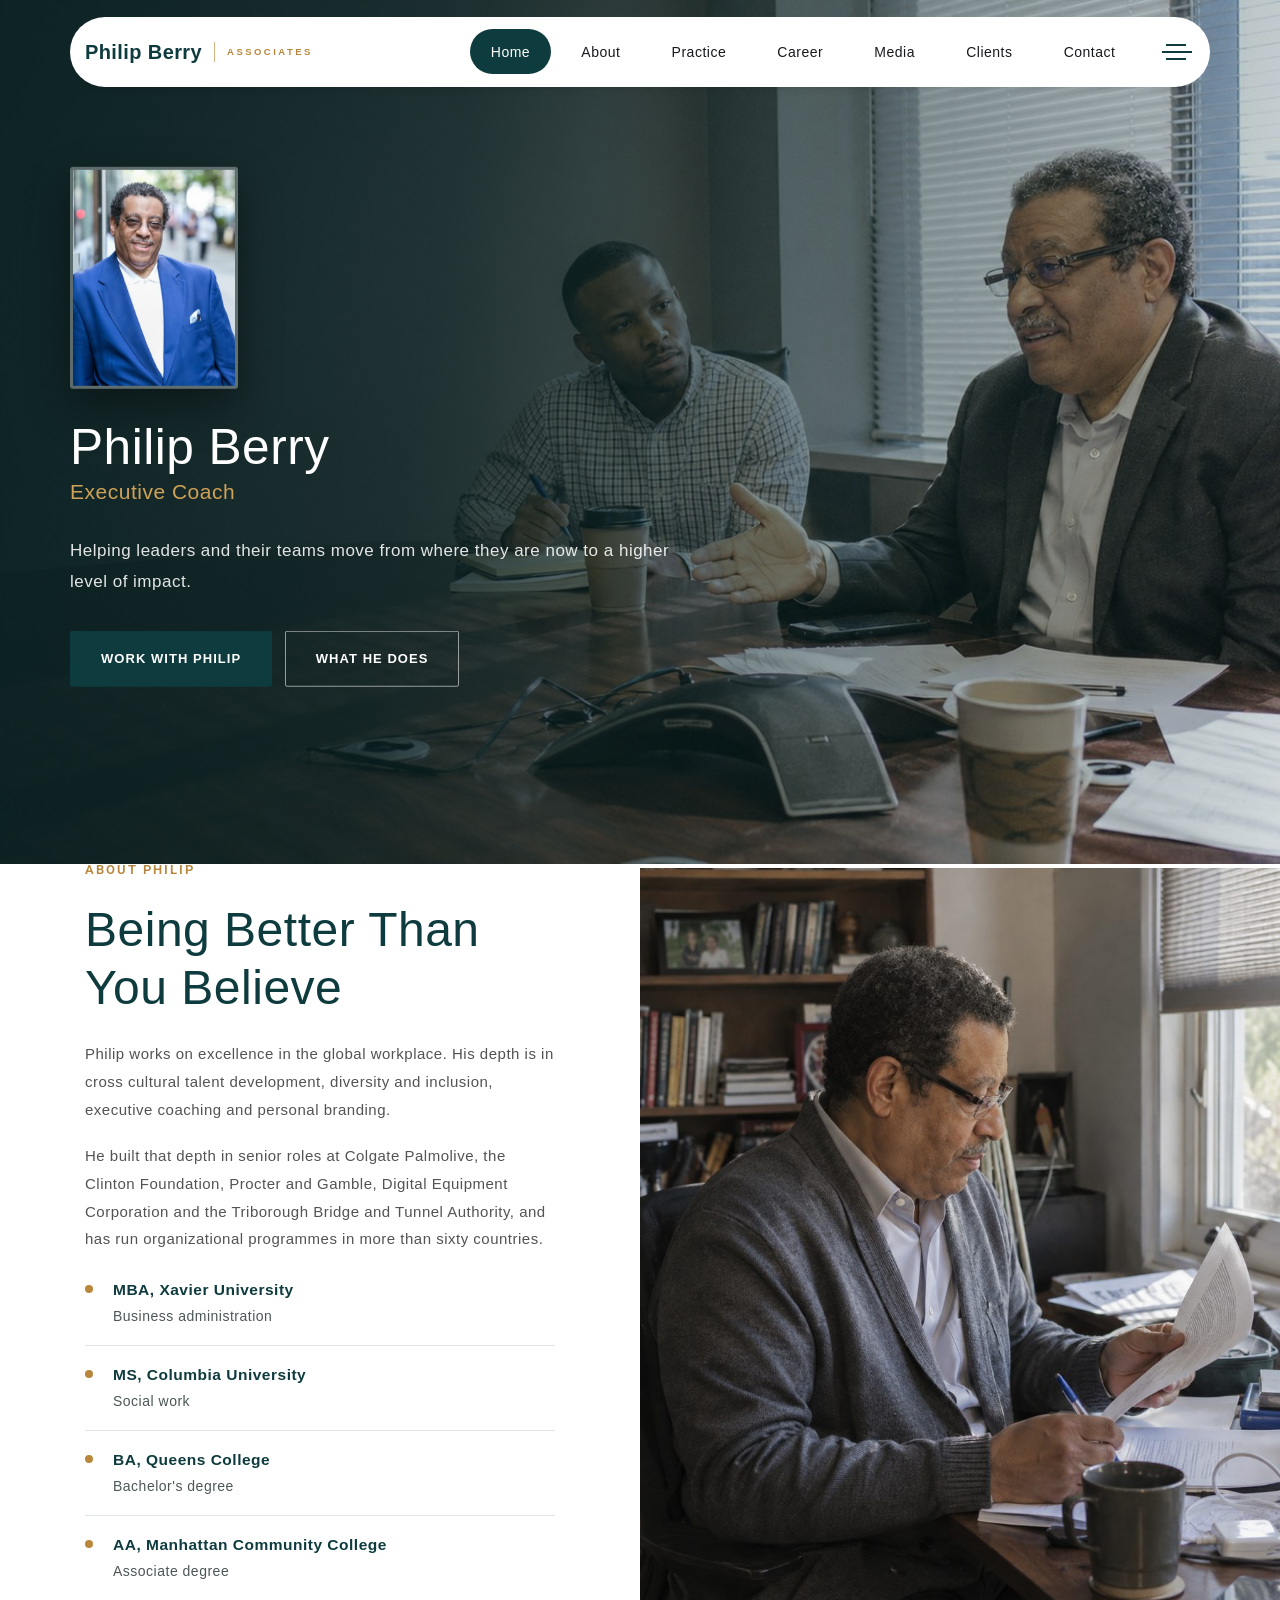
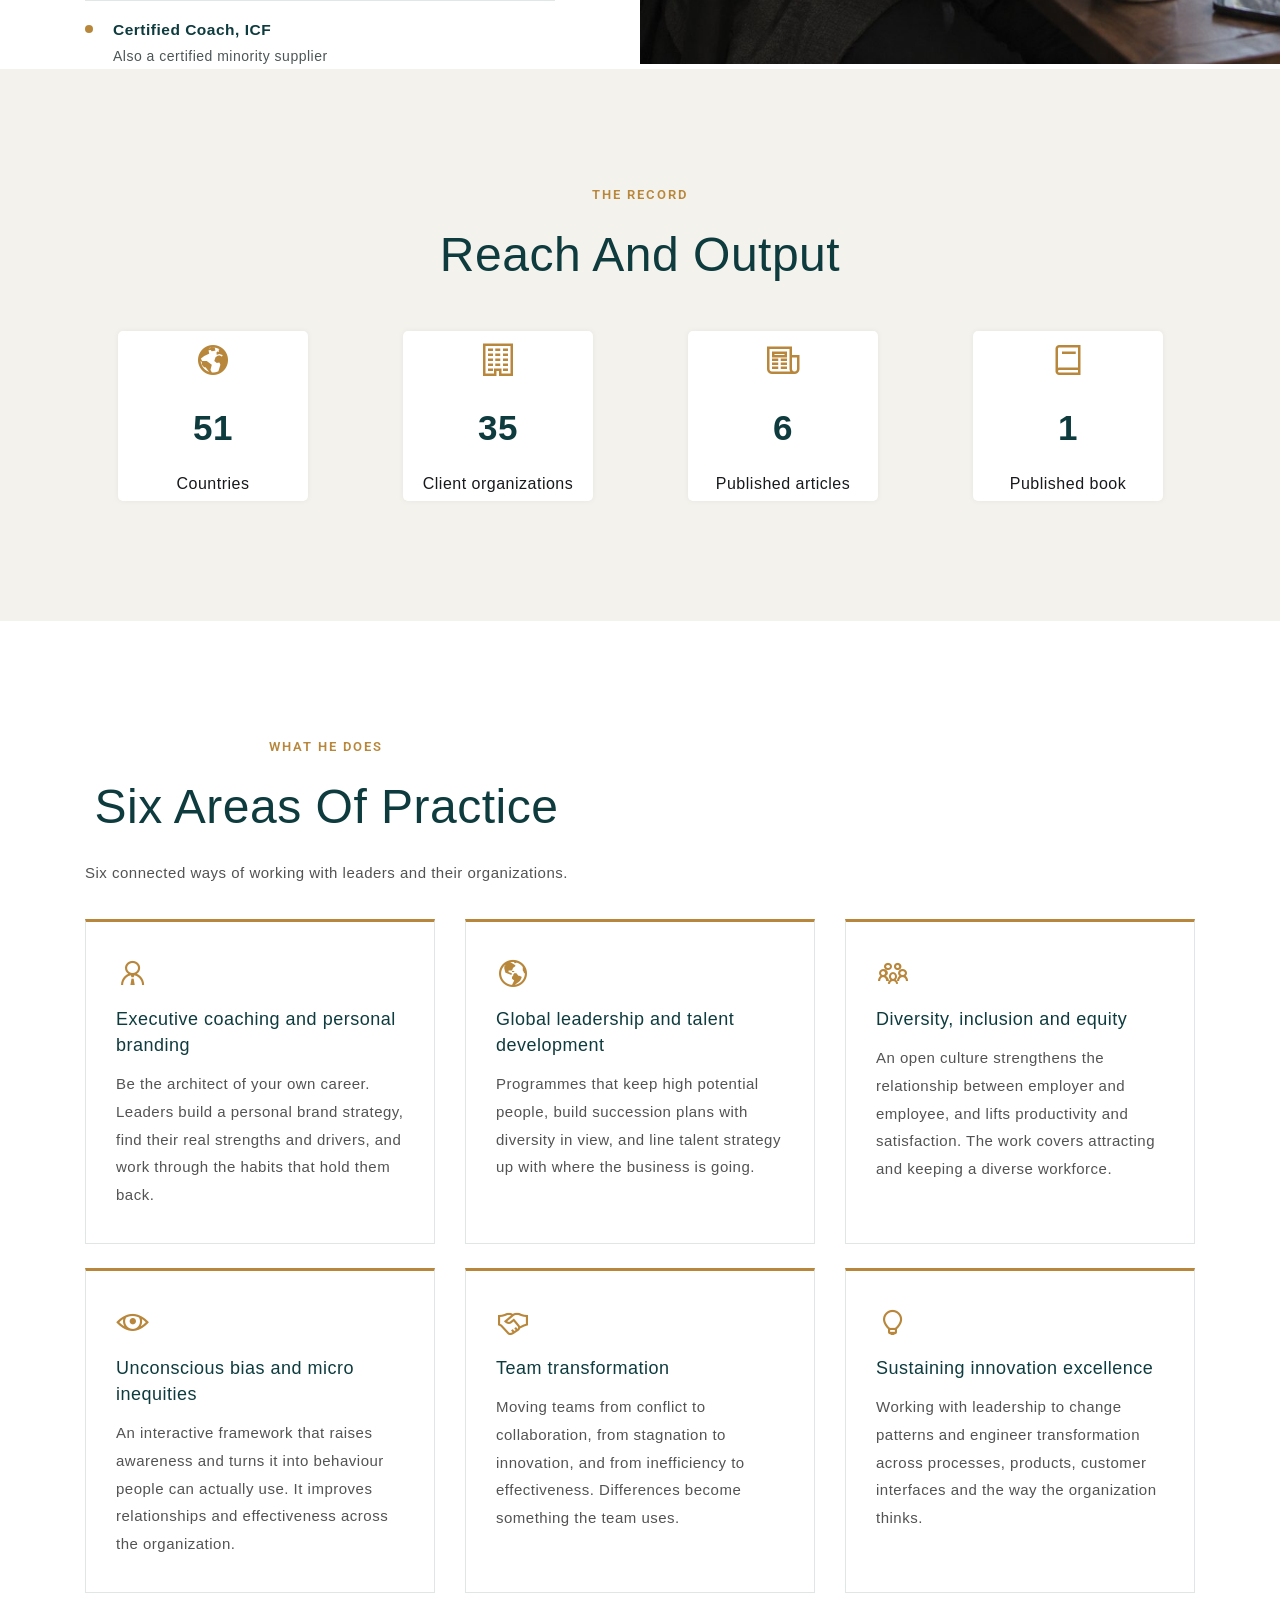
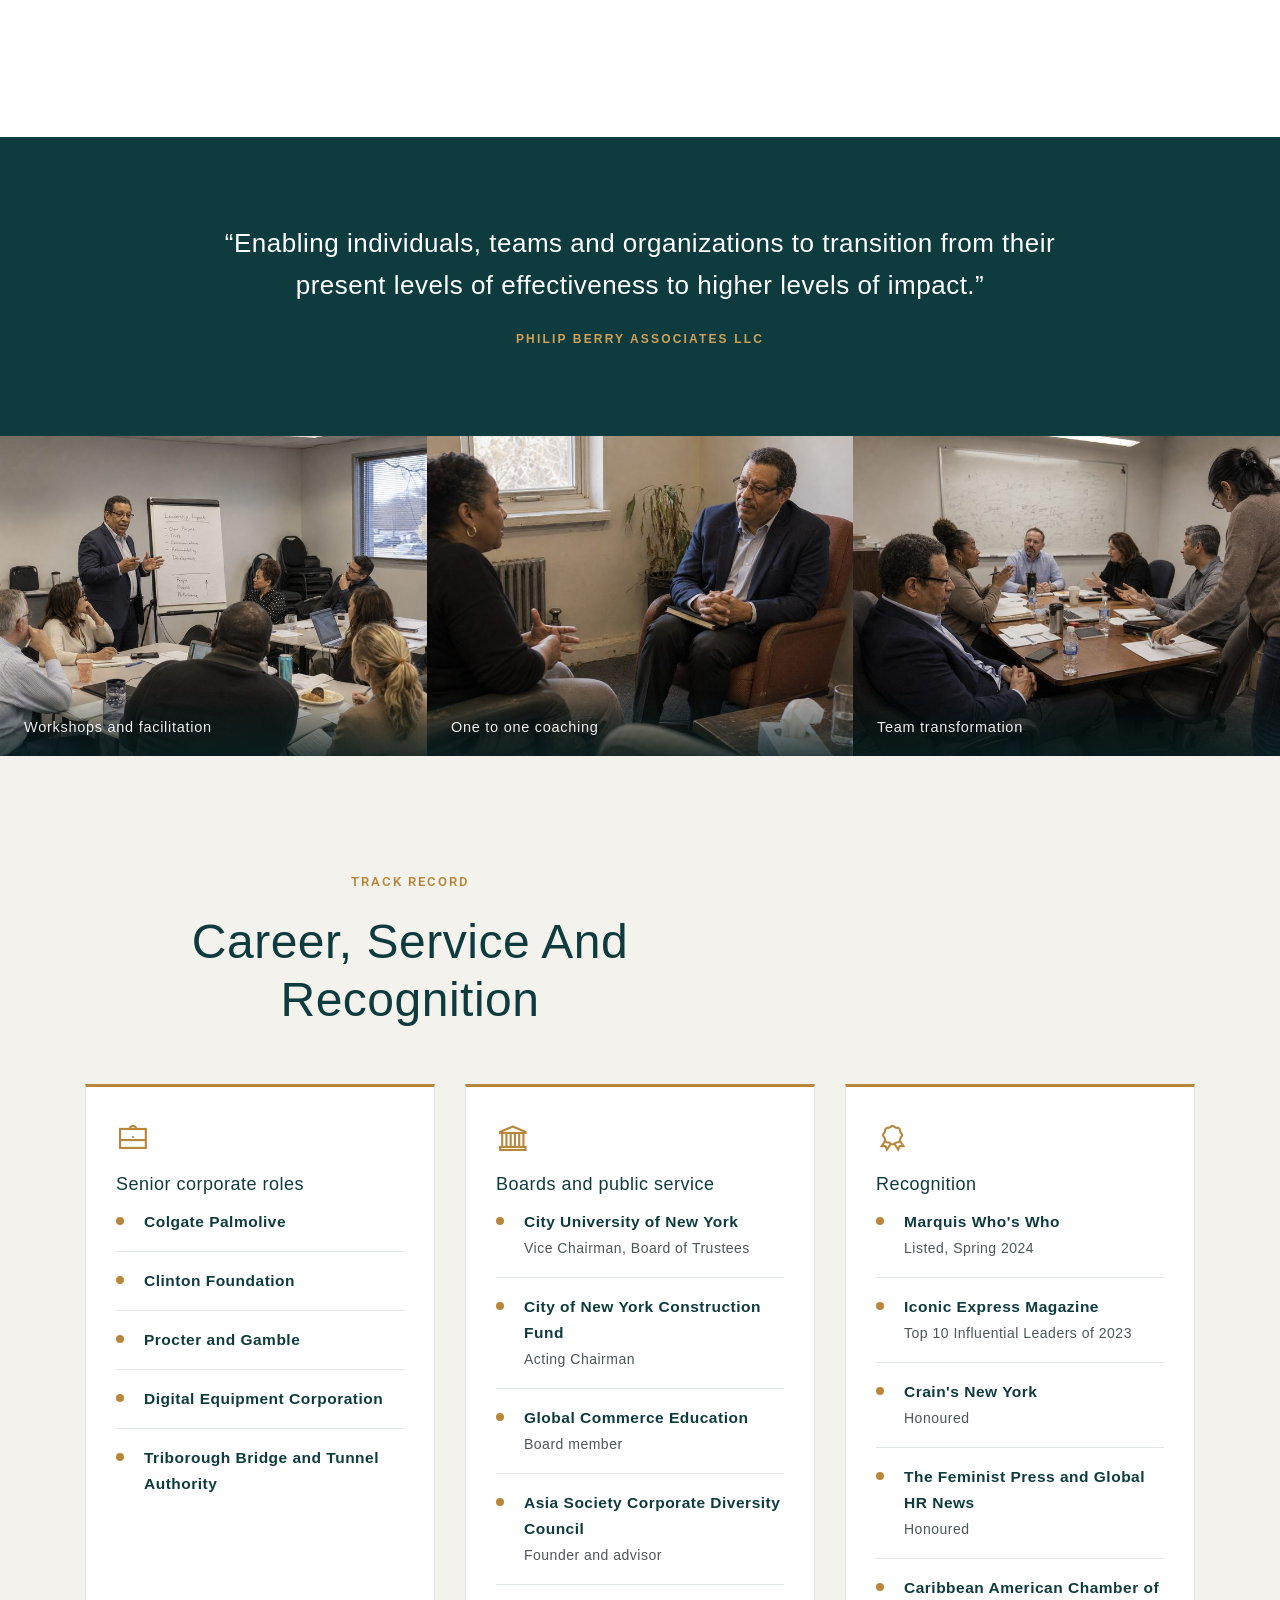
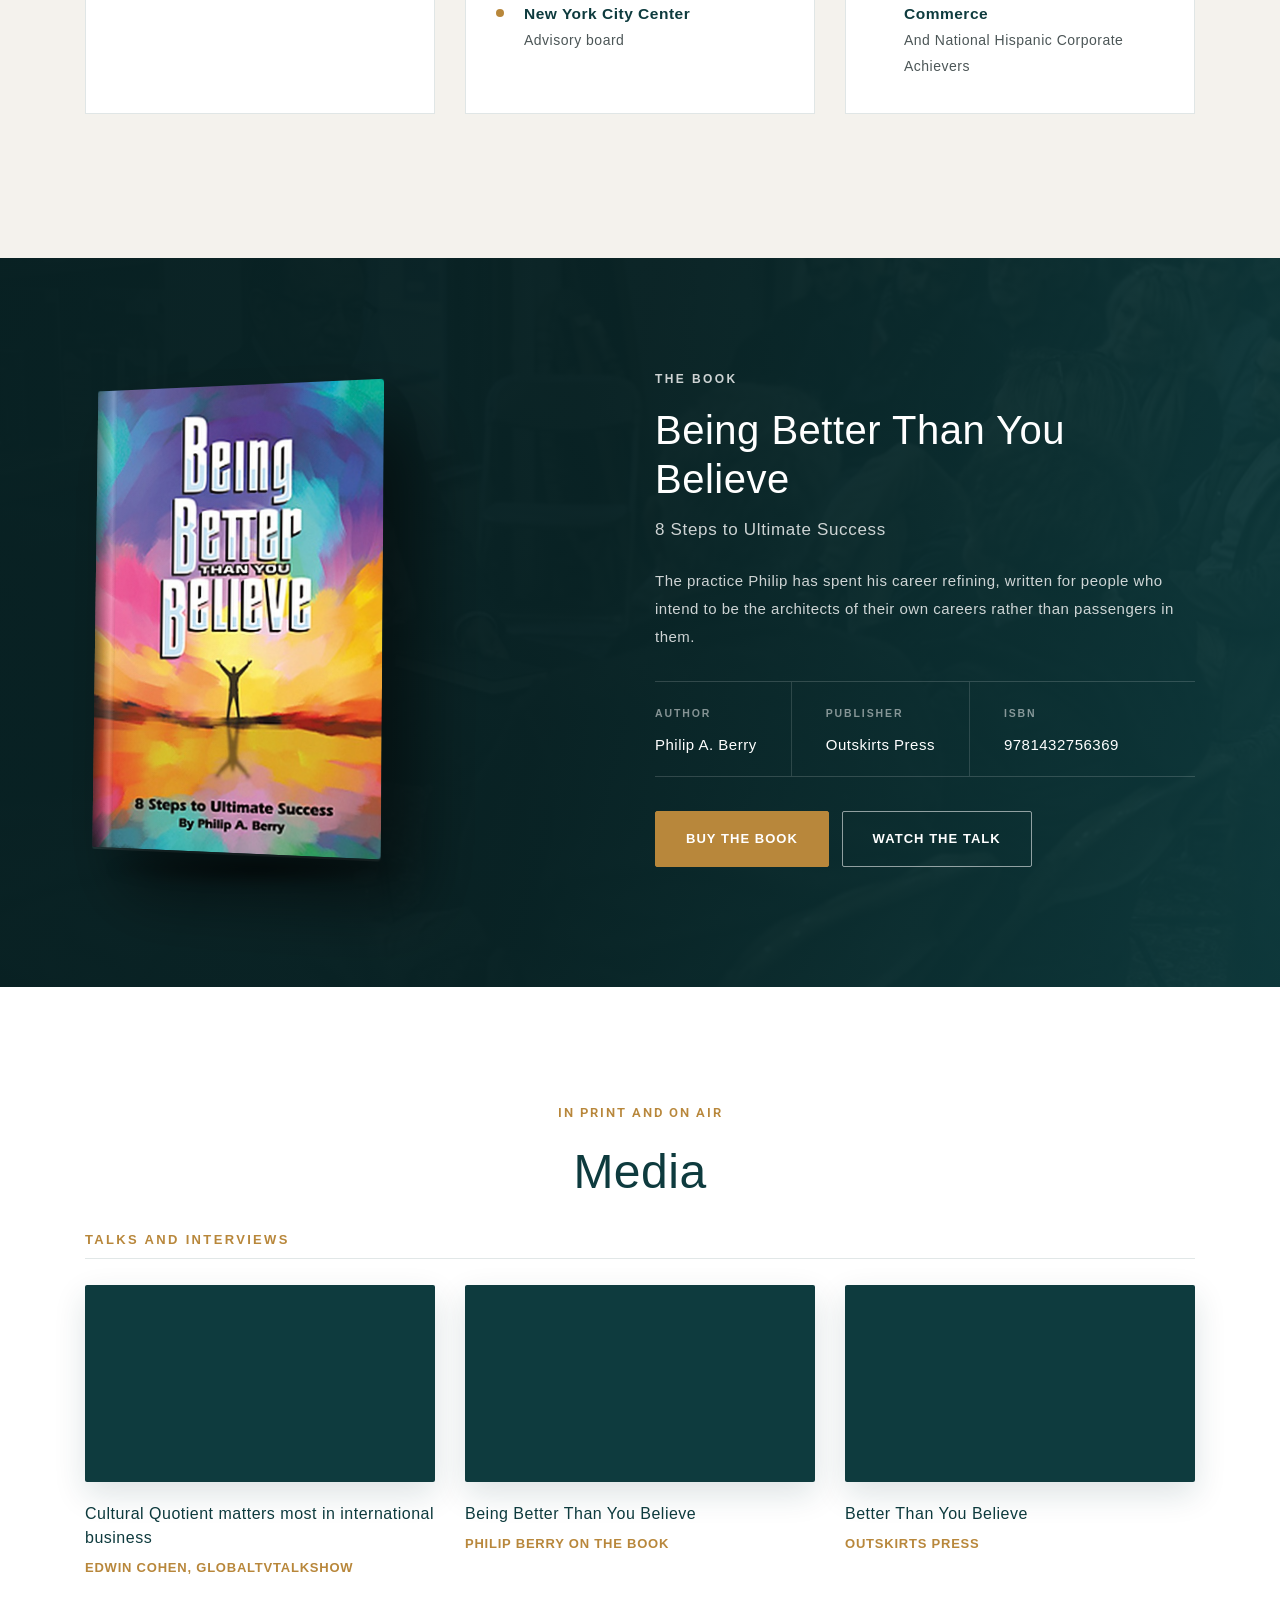
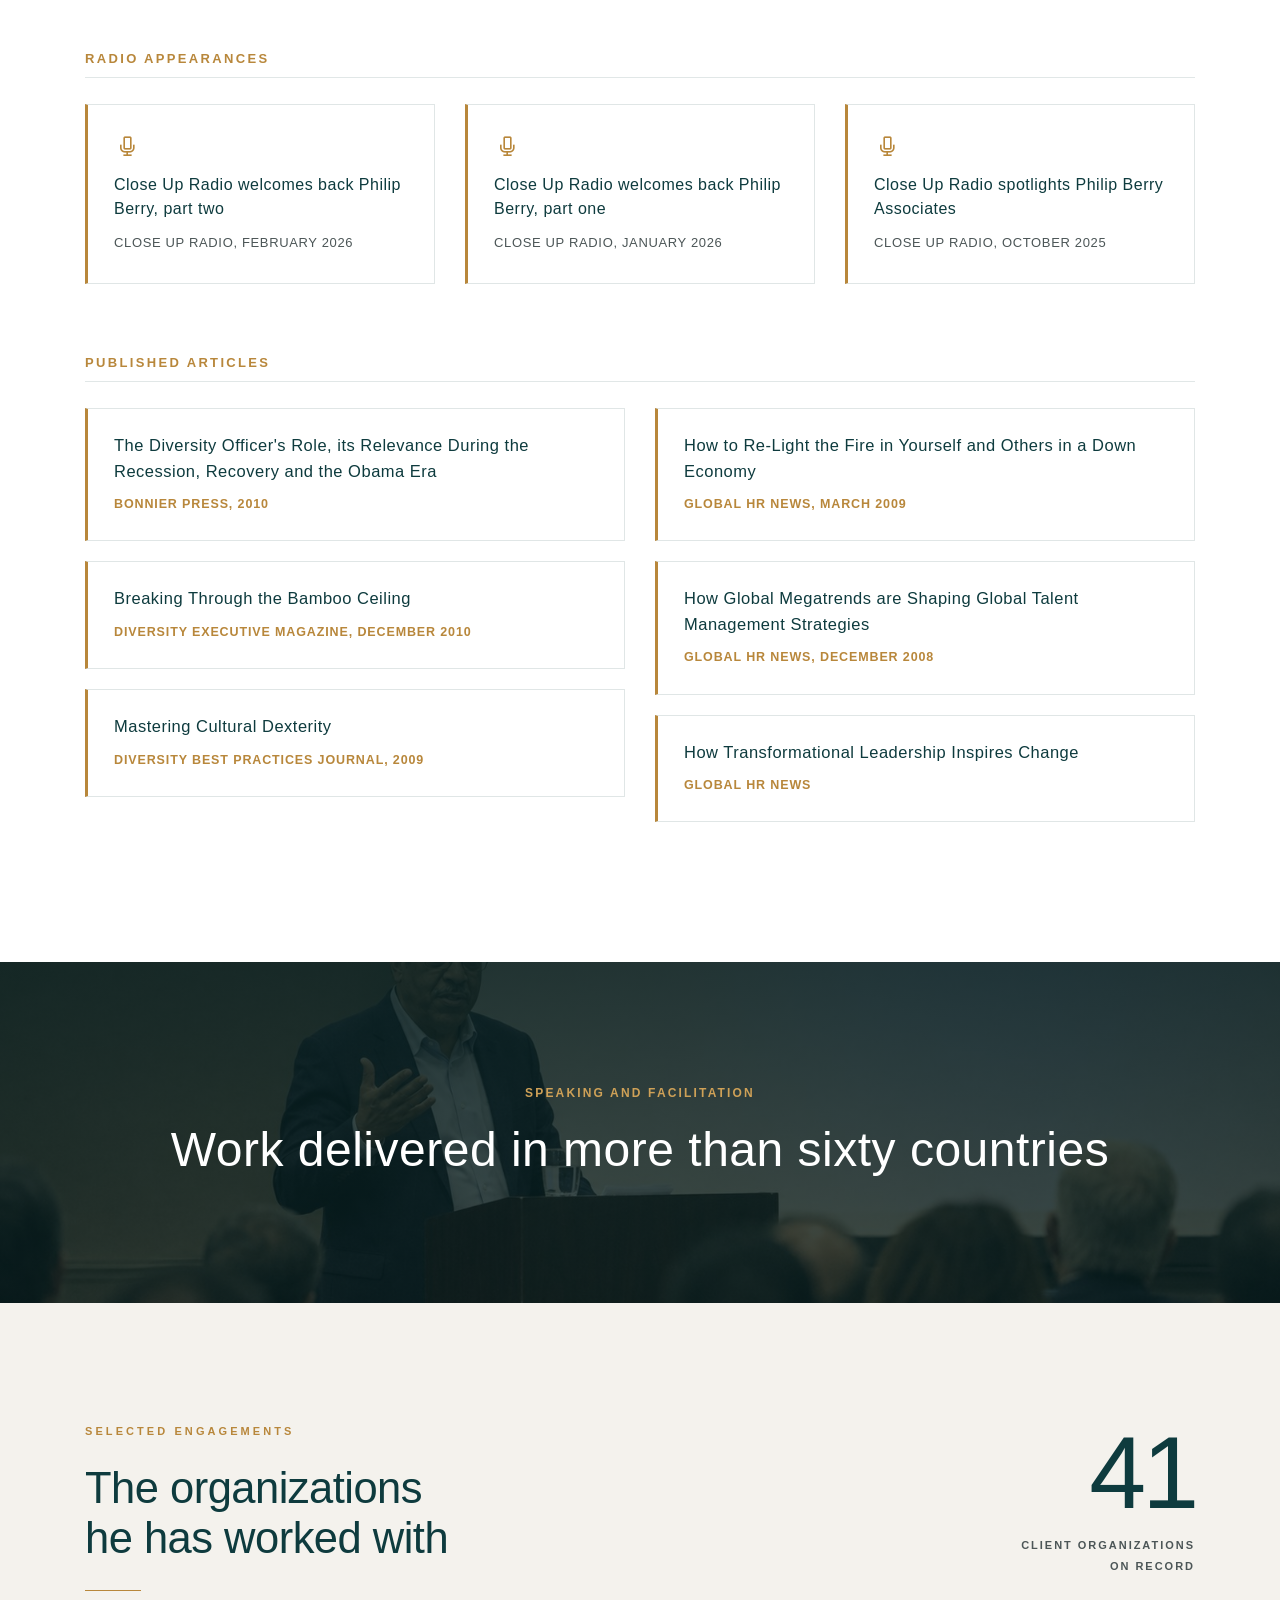
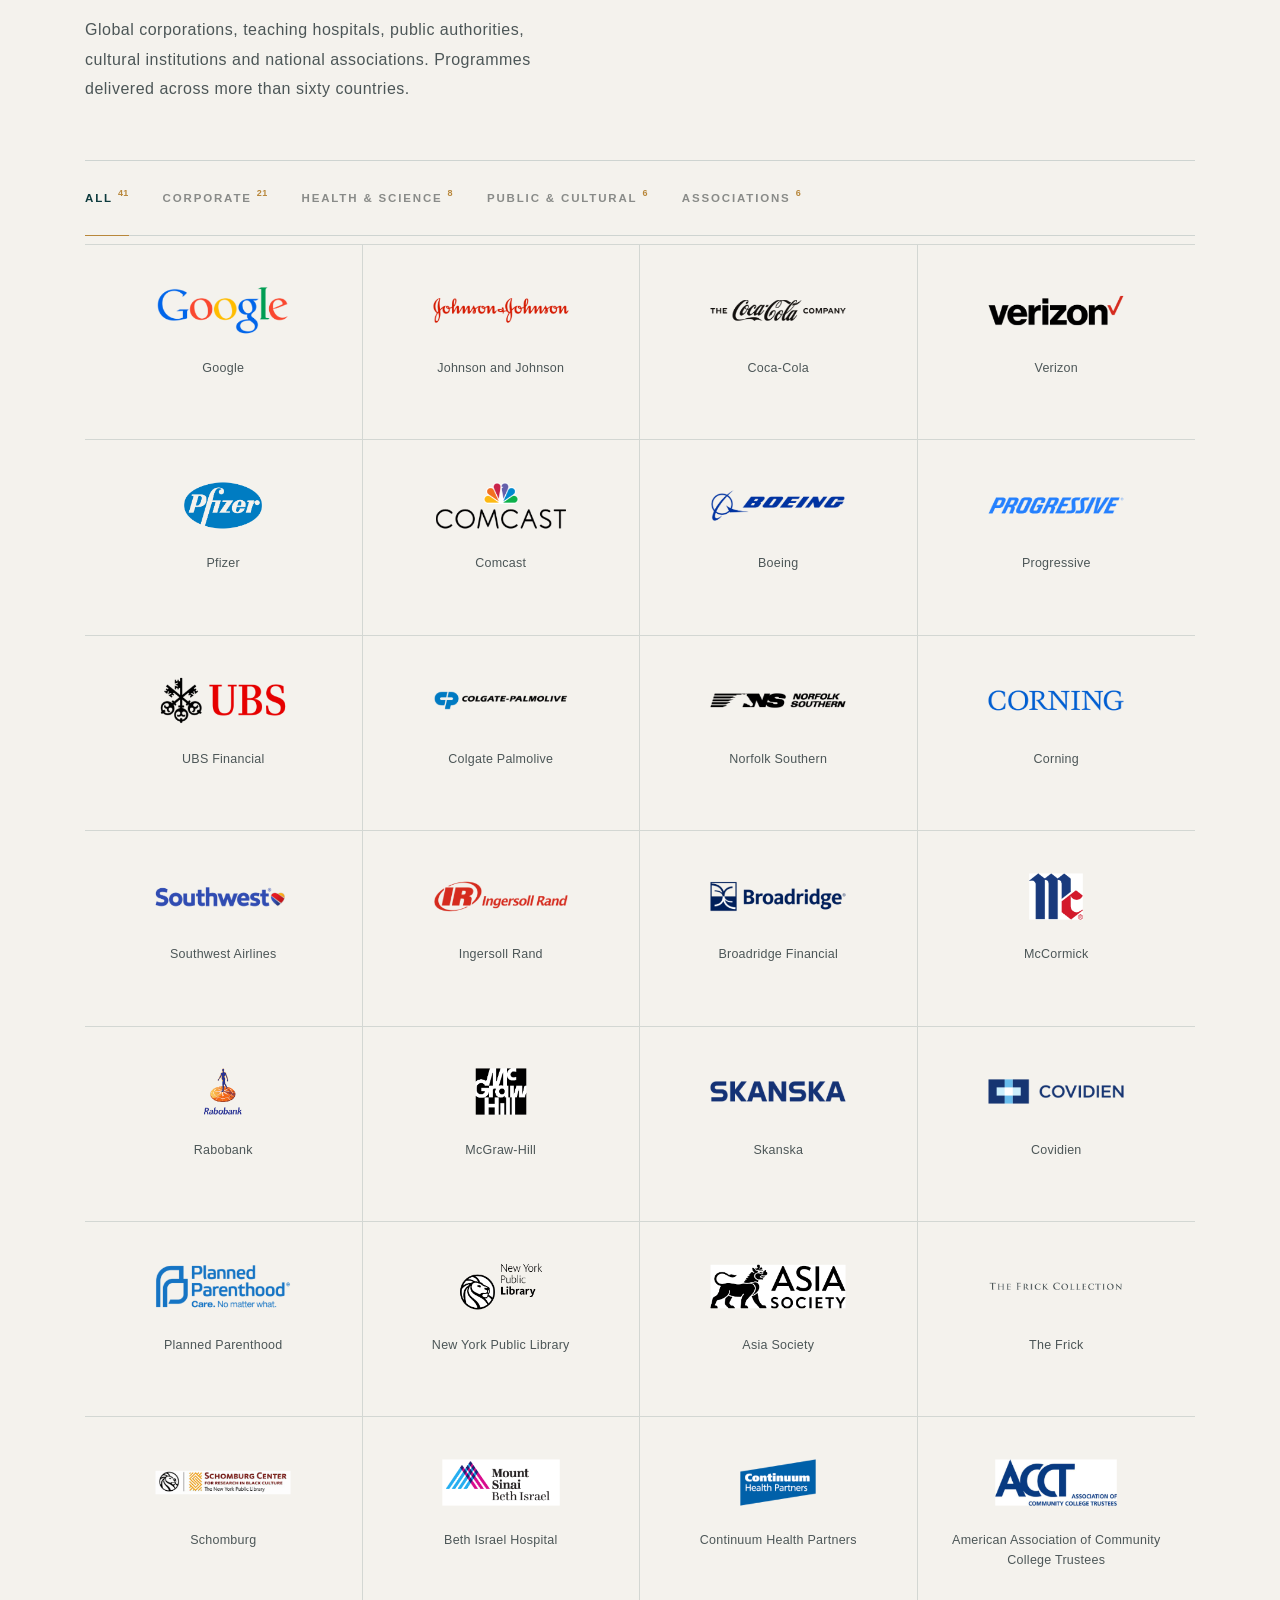
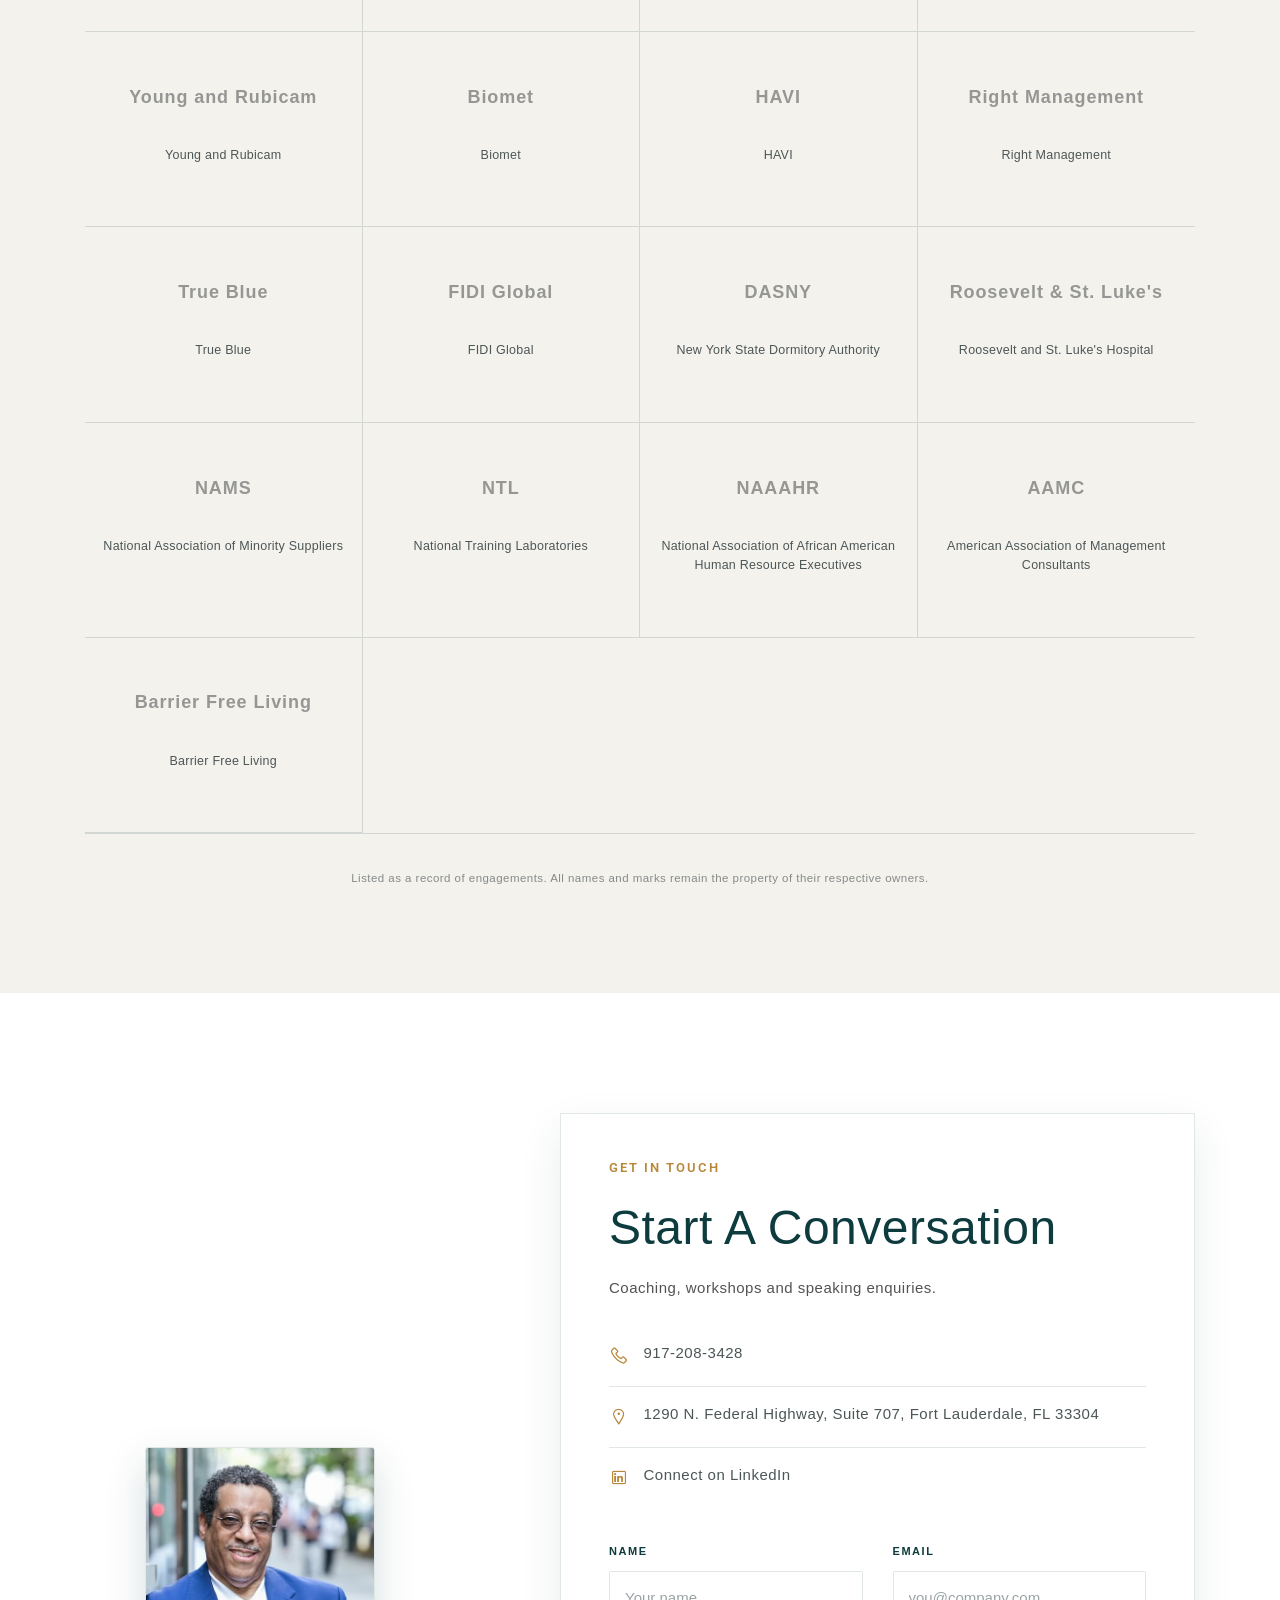
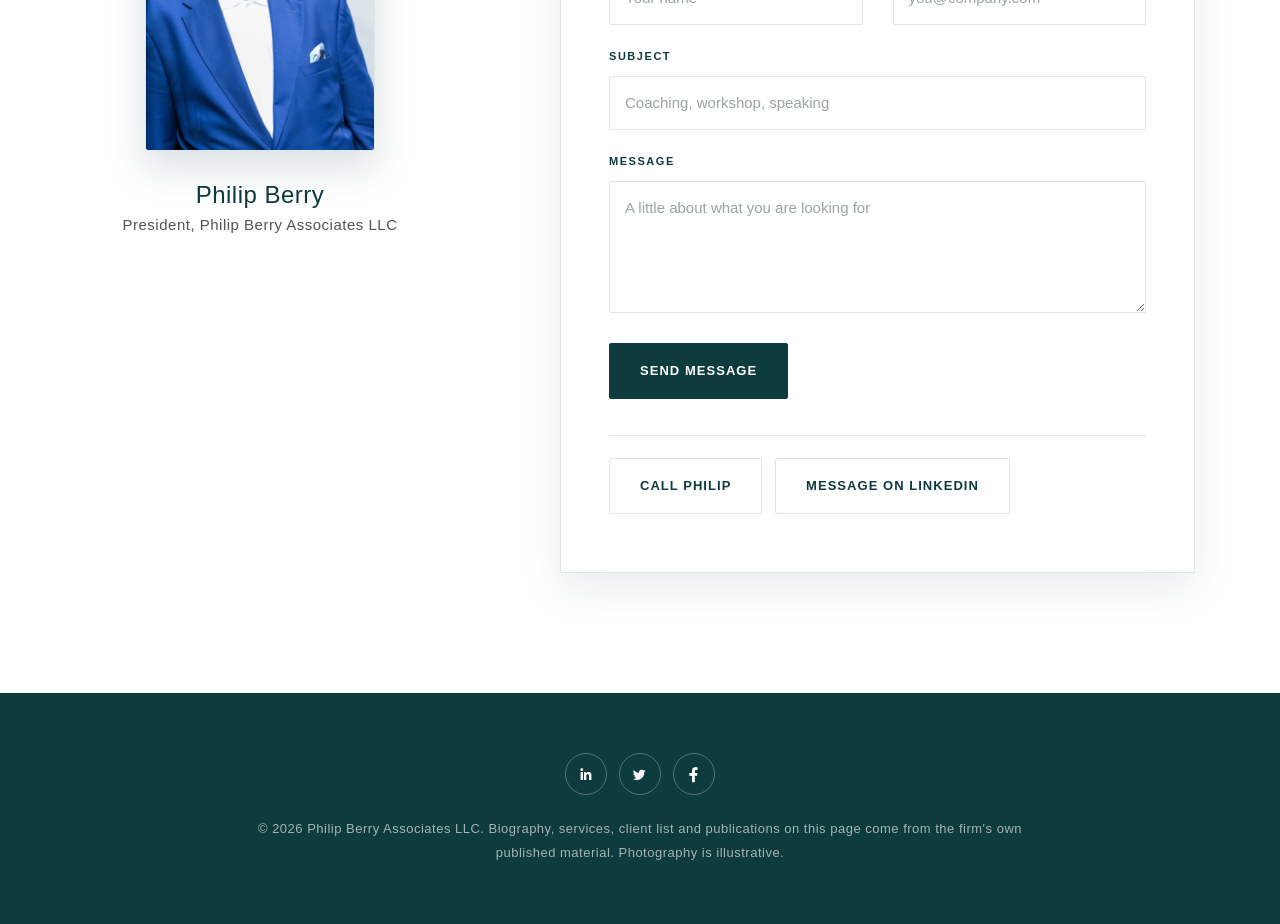
==== commit 7f4c3b68: "fix(contact): route Philip Berry enquiries to the client, not the practice owner" ====
--- a/index.html
+++ b/index.html
@@ -924,7 +924,7 @@
                          address when he supplies one, and he confirms it once by email.
                          The first submission to a new address triggers that activation
                          email, so send one test message after any change. -->
-                    <form class="pb-form" action="https://formsubmit.co/tahirbilal16@gmail.com" method="POST">
+                    <form class="pb-form" action="https://formsubmit.co/philip.berry@yahoo.com" method="POST">
                         <input type="hidden" name="_subject" value="New enquiry from the Philip Berry website">
                         <input type="hidden" name="_captcha" value="false">
                         <input type="hidden" name="_template" value="table">
--- a/pb/css/custom.css
+++ b/pb/css/custom.css
@@ -340,70 +340,190 @@
 .pb-pub h4{ font-size:16.5px; line-height:1.55; margin-bottom:9px; }
 .pb-pub p{ margin:0; font-size:12.5px; letter-spacing:.07em; text-transform:uppercase; color:var(--pb-accent); font-weight:600; }
 
-/* ---------- client wall ----------
-   Real client logos were not used: of the 41 organizations only five have a
-   mark that can be sourced and self hosted, and a wall where five tiles carry
-   a logo and thirty six do not reads as broken. Displaying third party marks
-   also needs each owner's permission. Uniform wordmark tiles instead. */
-.pb-filters{
-  display:flex; flex-wrap:wrap; gap:10px; justify-content:center;
-  margin:0 0 38px;
-}
-.pb-filter{
-  -webkit-appearance:none; appearance:none; cursor:pointer;
-  background:#fff; border:1px solid var(--pb-line); border-radius:40px;
-  padding:10px 20px; font-family:'Montserrat',sans-serif;
-  font-size:12px; font-weight:600; letter-spacing:.08em; text-transform:uppercase;
-  color:var(--pb-brand);
-  transition:background .3s var(--pb-ease), color .3s var(--pb-ease),
-             border-color .3s var(--pb-ease), transform .3s var(--pb-ease);
-}
-.pb-filter span{
-  display:inline-block; margin-left:8px; padding:1px 7px; border-radius:20px;
-  background:rgba(14,59,62,.08); font-size:10.5px; color:var(--pb-body);
-  transition:background .3s var(--pb-ease), color .3s var(--pb-ease);
-}
-.pb-filter:hover{ border-color:var(--pb-accent); color:var(--pb-accent); transform:translateY(-2px); }
-.pb-filter.is-on{ background:var(--pb-brand); border-color:var(--pb-brand); color:#fff; }
-.pb-filter.is-on span{ background:rgba(255,255,255,.18); color:#fff; }
-
-.pb-logo-wall{
+/* ---------- client index ----------
+   Real client logos are deliberately not used. Of the 41 organizations only
+   about ten have a logo that can be sourced and self hosted, and several of
+   those resolve to the wrong mark entirely (Comcast returns a defunct
+   "AT&T Comcast" logo, Biomet returns KKR, Colgate returns a product brand).
+   A wall carrying wrong marks would damage credibility rather than build it,
+   so the names are set as typographic wordmarks in an editorial index. */
+
+.pb-index-sec{ background:var(--pb-soft); padding:118px 0 104px; }
+
+/* editorial masthead */
+.pb-index-head{ margin-bottom:56px; align-items:flex-start; }
+.pb-index-eyebrow{
+  font-size:11px; font-weight:600; letter-spacing:.28em; text-transform:uppercase;
+  color:var(--pb-accent); margin:0 0 22px;
+}
+.pb-index-title{
+  font-size:clamp(28px, 3.4vw, 44px); font-weight:300; line-height:1.16;
+  letter-spacing:-.012em; color:var(--pb-brand); margin:0;
+}
+.pb-index-rule{
+  display:block; width:56px; height:1px; background:var(--pb-accent);
+  margin:26px 0 24px;
+}
+.pb-index-lead{
+  font-size:16px; line-height:1.85; color:var(--pb-body);
+  max-width:52ch; margin:0;
+}
+.pb-index-figure{ text-align:right; padding-top:6px; }
+.pb-figure-num{
+  display:block; font-size:clamp(64px, 8vw, 104px); font-weight:200;
+  line-height:.9; letter-spacing:-.04em; color:var(--pb-brand);
+}
+.pb-figure-cap{
+  display:block; margin-top:16px; font-size:11px; font-weight:600;
+  letter-spacing:.18em; text-transform:uppercase; color:var(--pb-body);
+  line-height:1.9;
+}
+
+/* filters as editorial tabs, not pills */
+.pb-index-filters{
+  display:flex; flex-wrap:wrap; gap:6px 34px;
+  border-top:1px solid rgba(14,59,62,.16);
+  border-bottom:1px solid rgba(14,59,62,.16);
+  padding:18px 0; margin:0 0 8px;
+}
+.pb-tab{
+  -webkit-appearance:none; appearance:none; background:none; border:0; padding:6px 0;
+  cursor:pointer; position:relative; font-family:'Montserrat',sans-serif;
+  font-size:11.5px; font-weight:600; letter-spacing:.16em; text-transform:uppercase;
+  color:rgba(20,27,28,.48);
+  transition:color .35s var(--pb-ease);
+}
+.pb-tab sup{
+  font-size:9px; font-weight:600; letter-spacing:.04em; margin-left:5px;
+  top:-.7em; color:var(--pb-accent); transition:color .35s var(--pb-ease);
+}
+.pb-tab::after{
+  content:""; position:absolute; left:0; right:0; bottom:-19px; height:1px;
+  background:var(--pb-accent); transform:scaleX(0); transform-origin:left;
+  transition:transform .45s var(--pb-ease);
+}
+.pb-tab:hover{ color:var(--pb-brand); }
+.pb-tab.is-on{ color:var(--pb-brand); }
+.pb-tab.is-on::after{ transform:scaleX(1); }
+
+/* the index itself: a hairline logo directory, no cards */
+.pb-index{
   list-style:none; padding:0; margin:0;
-  display:grid; gap:14px;
-  grid-template-columns:repeat(auto-fill, minmax(232px, 1fr));
-}
-.pb-logo-item{ display:block; }
-.pb-logo-item.is-out{ display:none; }
-.pb-logo-item.is-in-view .pb-logo-tile{ animation:pbPop .5s var(--pb-ease) both; }
-@keyframes pbPop{ from{ opacity:0; transform:translateY(10px) scale(.98); } to{ opacity:1; transform:none; } }
-
-.pb-logo-tile{
-  display:flex; align-items:center; gap:14px; height:100%;
-  background:#fff; border:1px solid var(--pb-line); border-radius:3px;
-  padding:16px 18px; min-height:74px;
-  transition:box-shadow .4s var(--pb-ease), transform .4s var(--pb-ease),
-             border-color .4s var(--pb-ease);
-}
-.pb-logo-item:hover .pb-logo-tile{
-  transform:translateY(-4px); border-color:rgba(184,135,59,.55);
-  box-shadow:0 14px 32px rgba(14,59,62,.13);
-}
-.pb-mono{
-  flex:0 0 auto; width:42px; height:42px; border-radius:3px;
-  background:var(--pb-brand); color:var(--pb-accent-2);
+  display:grid; grid-template-columns:repeat(4, 1fr);
+  border-top:1px solid rgba(14,59,62,.14);
+  border-bottom:1px solid rgba(14,59,62,.14);
+}
+.pb-idx-item{
+  position:relative;
+  display:flex; flex-direction:column; align-items:center; justify-content:flex-start;
+  text-align:center; padding:32px 18px 26px;
+  border-bottom:1px solid rgba(14,59,62,.14);
+  border-right:1px solid rgba(14,59,62,.14);
+  transition:background .45s var(--pb-ease);
+}
+.pb-index > .pb-idx-item:nth-child(4n){ border-right:0; }
+.pb-idx-item.is-out{ display:none; }
+.pb-idx-item:hover{ background:#fff; }
+
+/* brass bar that draws down the left edge on hover */
+.pb-idx-rule{
+  position:absolute; left:0; top:0; bottom:0; width:2px;
+  background:var(--pb-accent); transform:scaleY(0); transform-origin:top;
+  transition:transform .5s var(--pb-ease);
+}
+.pb-idx-item:hover .pb-idx-rule{ transform:scaleY(1); }
+
+/* the mark: fixed optical box so every logo sits on the same baseline grid */
+.pb-mark{
   display:flex; align-items:center; justify-content:center;
-  font-size:13px; font-weight:700; letter-spacing:.06em;
-  transition:background .4s var(--pb-ease), color .4s var(--pb-ease);
-}
-.pb-logo-item:hover .pb-mono{ background:var(--pb-accent); color:#fff; }
-.pb-org{
-  font-size:14px; font-weight:500; line-height:1.4; color:var(--pb-brand);
-}
-.pb-wall-note{
-  margin:32px 0 0; font-size:12.5px; color:var(--pb-body);
-  text-align:center; opacity:.75;
-}
-.pb-wall-empty{ text-align:center; padding:40px 0; color:var(--pb-body); }
+  width:100%; height:66px; margin-bottom:16px;
+}
+/* one self hosted sprite, 5 columns of 260x110 cells, drawn at half size */
+.pb-mark-logo{
+  display:block; width:154px; height:65px;
+  background-image:url("../img/clients.png");
+  background-repeat:no-repeat;
+  background-size:770px 390px;
+  background-position:calc(var(--c) * -154px) calc(var(--r) * -65px);
+  /* logos keep their own brand colours; only a slight lift on hover */
+  transition:transform .5s var(--pb-ease);
+}
+.pb-idx-item:hover .pb-mark-logo{ transform:translateY(-3px) scale(1.04); }
+/* organizations with no sourceable mark are set as a wordmark in the same box */
+.pb-mark-type{
+  font-size:18px; font-weight:600; letter-spacing:.05em;
+  color:rgba(20,27,28,.42); line-height:1.25;
+  transition:color .5s var(--pb-ease), transform .5s var(--pb-ease);
+}
+.pb-idx-item:hover .pb-mark-type{ color:var(--pb-brand); transform:translateY(-2px); }
+
+.pb-name{
+  display:block; font-size:12.5px; font-weight:500; line-height:1.55;
+  letter-spacing:.02em; color:var(--pb-body);
+  transition:color .4s var(--pb-ease);
+}
+.pb-idx-item:hover .pb-name{ color:var(--pb-brand); }
+.pb-sector{
+  display:block; margin-top:9px;
+  font-size:9px; font-weight:600; letter-spacing:.2em; text-transform:uppercase;
+  color:var(--pb-accent); opacity:0; transform:translateY(4px);
+  transition:opacity .4s var(--pb-ease), transform .4s var(--pb-ease);
+}
+.pb-idx-item:hover .pb-sector{ opacity:1; transform:none; }
+
+/* restrained stagger when a filter is applied */
+.pb-idx-item.is-fresh{ animation:pbFade .55s var(--pb-ease) both; }
+@keyframes pbFade{ from{ opacity:0; transform:translateY(8px); } to{ opacity:1; transform:none; } }
+
+.pb-index-note{
+  margin:34px 0 0; font-size:11.5px; letter-spacing:.04em;
+  color:var(--pb-body); opacity:.66; text-align:center;
+}
+
+@media(max-width:991px){
+  .pb-index-sec{ padding:78px 0 70px; }
+  .pb-index-head{ margin-bottom:44px; }
+  .pb-index-figure{ text-align:left; margin-top:34px; padding-top:0; }
+  .pb-index-sec .main-title, .pb-index-head{ text-align:left; }
+  .pb-index{ grid-template-columns:repeat(3, 1fr); }
+  .pb-index > .pb-idx-item{ border-right:1px solid rgba(14,59,62,.14); }
+  .pb-index > .pb-idx-item:nth-child(3n){ border-right:0; }
+  .pb-index-filters{ gap:6px 26px; }
+}
+
+@media(max-width:575px){
+  .pb-index-sec{ padding:58px 0 54px; }
+  /* the template centres text at this breakpoint; the index reads as a
+     directory, so everything in this section stays left aligned */
+  .pb-index-sec, .pb-index-sec .row > [class*="col-"]{ text-align:left; }
+  .pb-idx-item{ text-align:center; }
+  .pb-index-title{ font-size:26px; }
+  .pb-index-lead{ font-size:15px; }
+  .pb-figure-num{ font-size:62px; }
+  .pb-index-filters{
+    flex-wrap:nowrap; overflow-x:auto; gap:24px; padding:16px 0;
+    -webkit-overflow-scrolling:touch; scrollbar-width:none;
+    /* the row scrolls sideways, so fade the right edge to show there is more */
+    -webkit-mask-image:linear-gradient(90deg,#000 82%,transparent 100%);
+            mask-image:linear-gradient(90deg,#000 82%,transparent 100%);
+  }
+  .pb-index-filters::-webkit-scrollbar{ display:none; }
+  .pb-tab{ white-space:nowrap; font-size:10.5px; letter-spacing:.13em; }
+  .pb-tab::after{ bottom:-17px; }
+  .pb-index{ grid-template-columns:1fr; }
+  .pb-index > .pb-idx-item{ border-right:0 !important; }
+  .pb-index{ grid-template-columns:repeat(2, 1fr); }
+  .pb-index > .pb-idx-item{ border-right:1px solid rgba(14,59,62,.14); }
+  .pb-index > .pb-idx-item:nth-child(2n){ border-right:0; }
+  .pb-idx-item{ padding:24px 12px 22px; }
+  .pb-mark{ height:54px; margin-bottom:13px; }
+  .pb-mark-logo{ width:122px; height:52px; background-size:610px 312px;
+    background-position:calc(var(--c) * -122px) calc(var(--r) * -52px); }
+  .pb-mark-type{ font-size:15px; }
+  .pb-name{ font-size:11.5px; }
+  /* touch has no hover, so the sector label stays visible */
+  .pb-sector{ opacity:1; transform:none; margin-top:7px; font-size:8.5px; }
+}
 
 /* ---------- parallax band ---------- */
 .parallax1{
